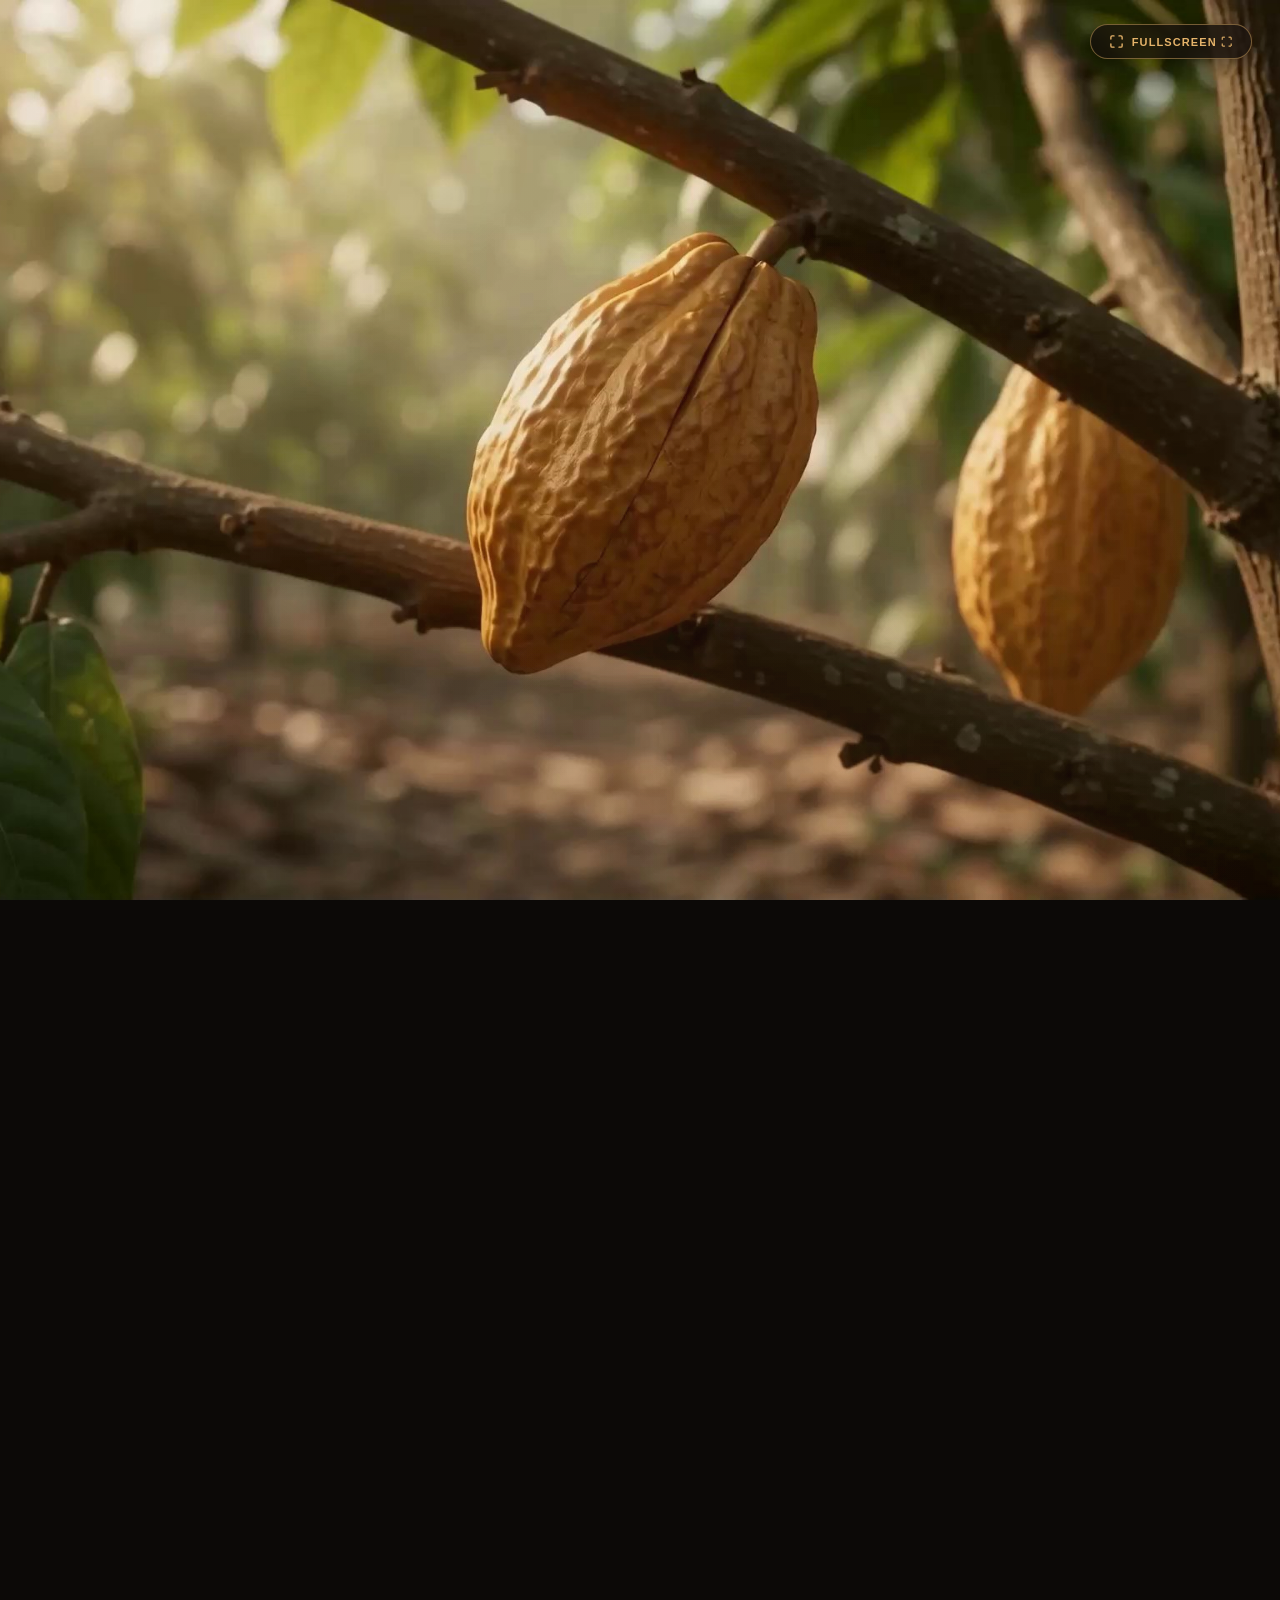
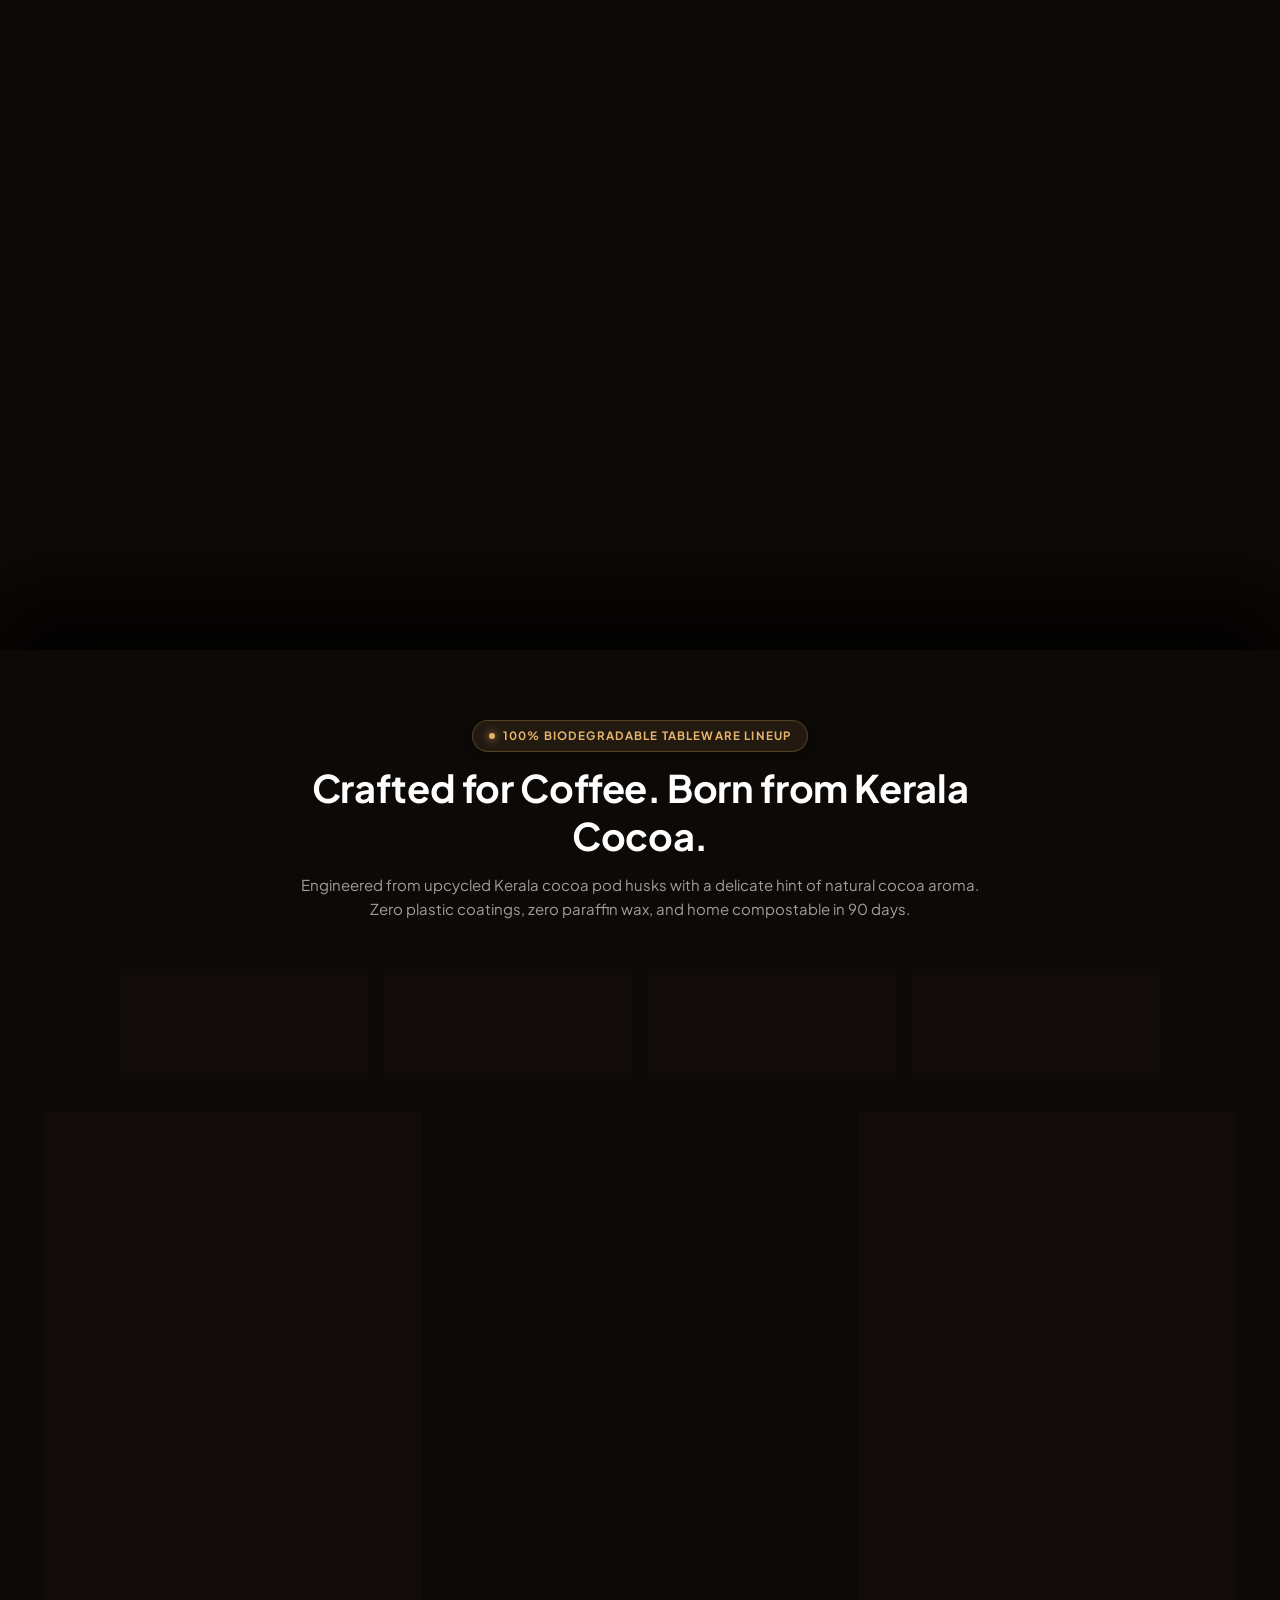
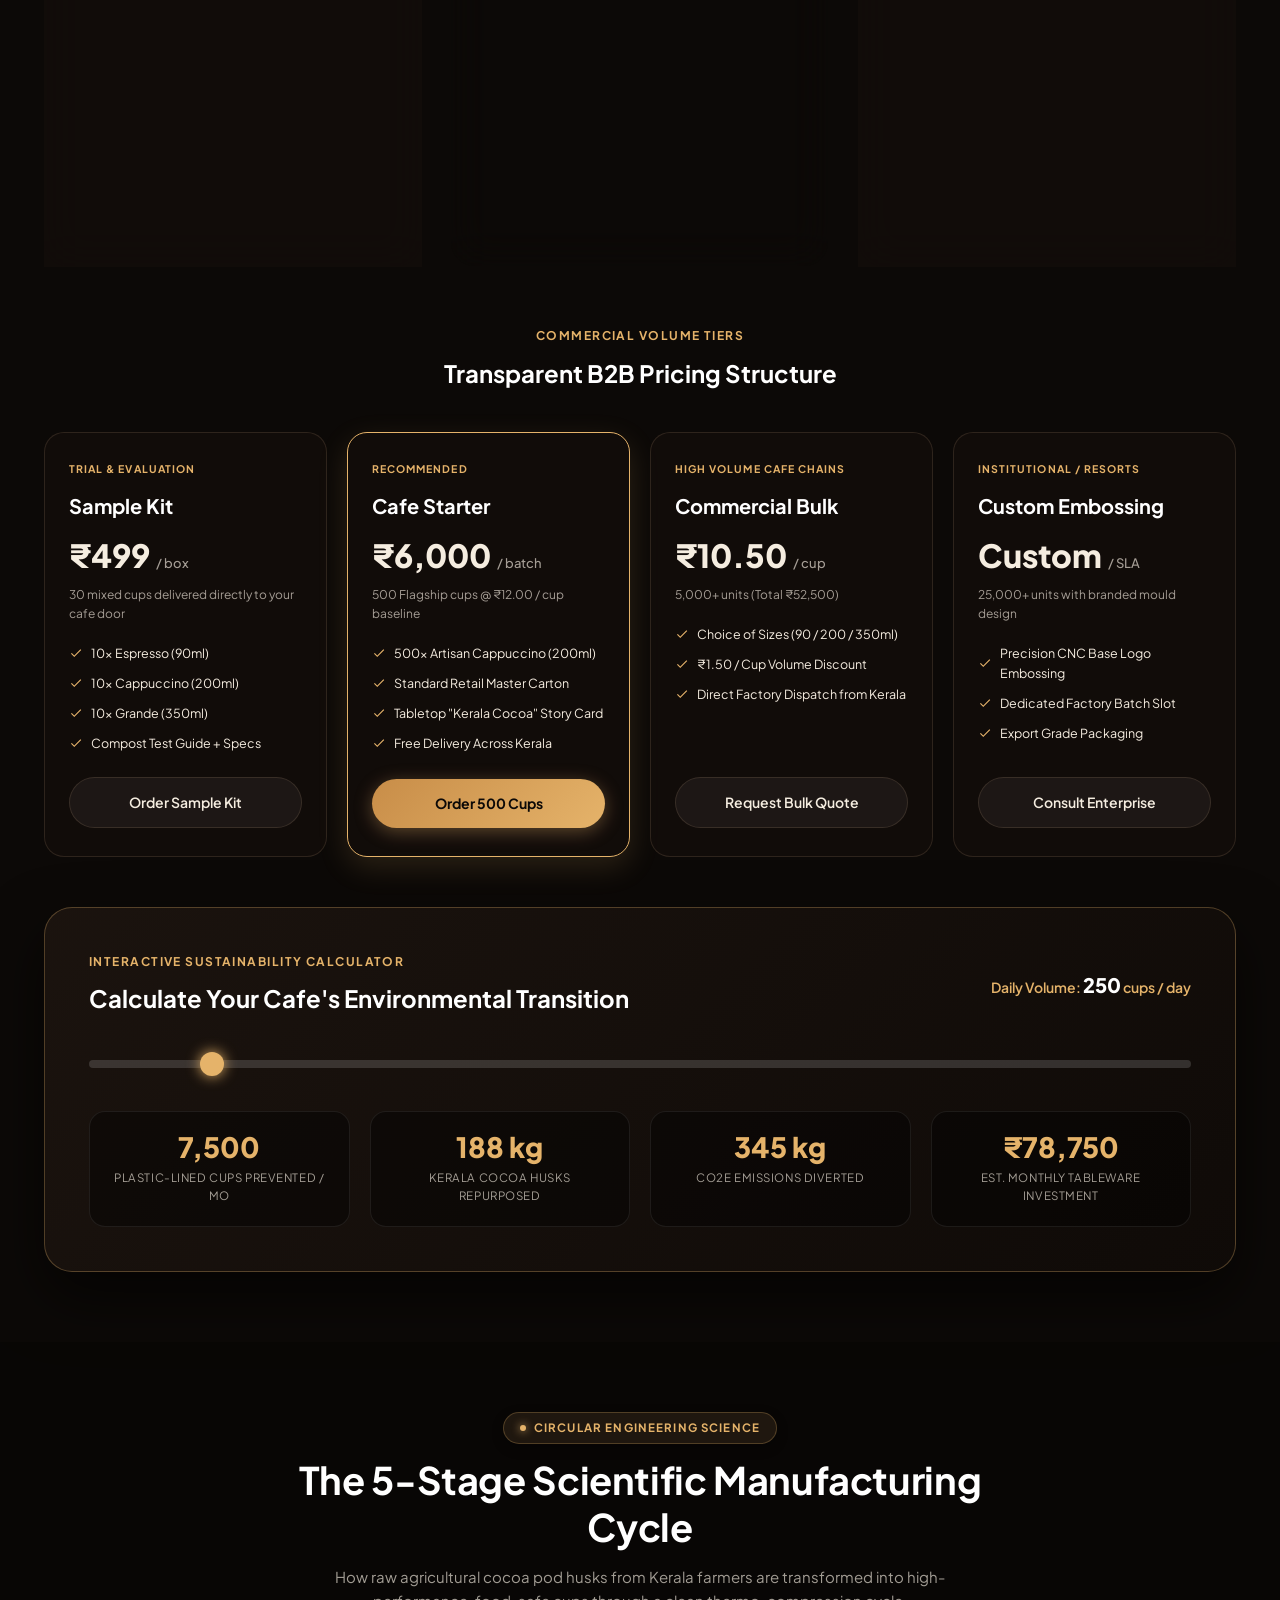
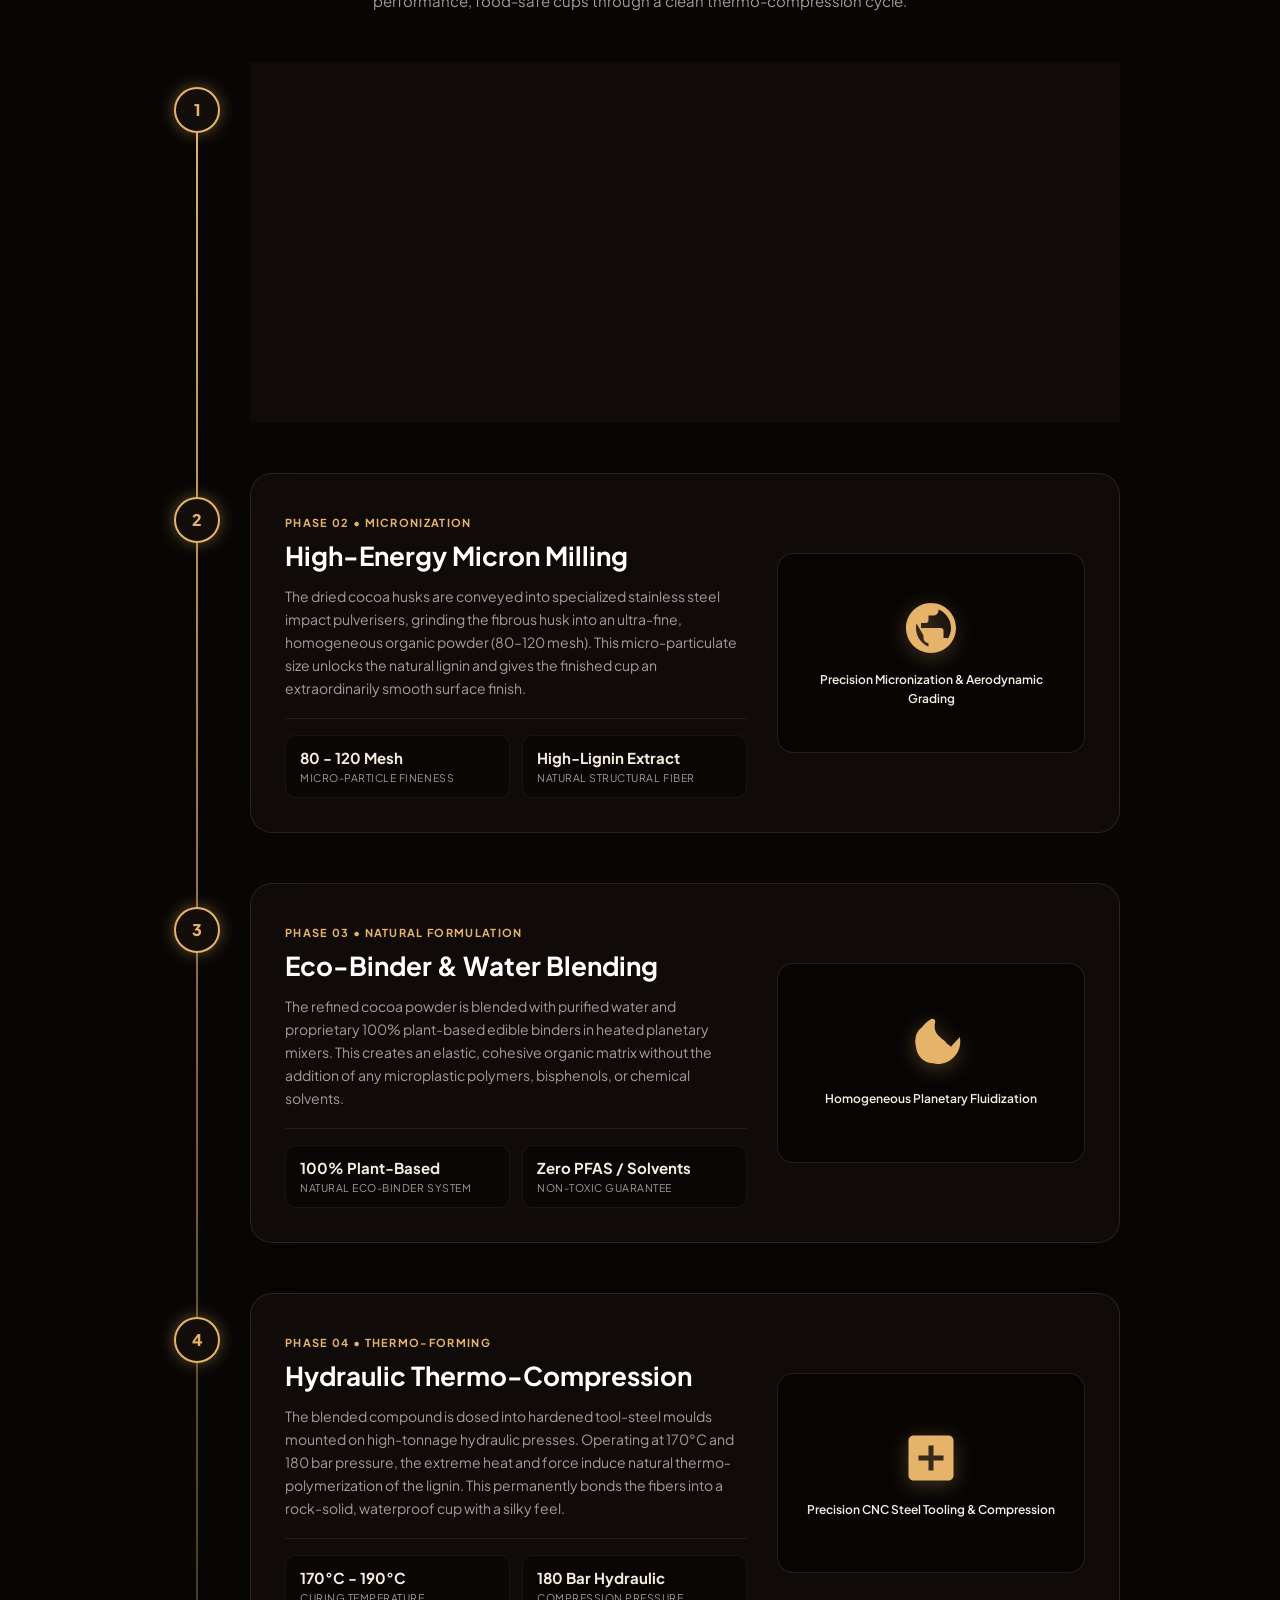
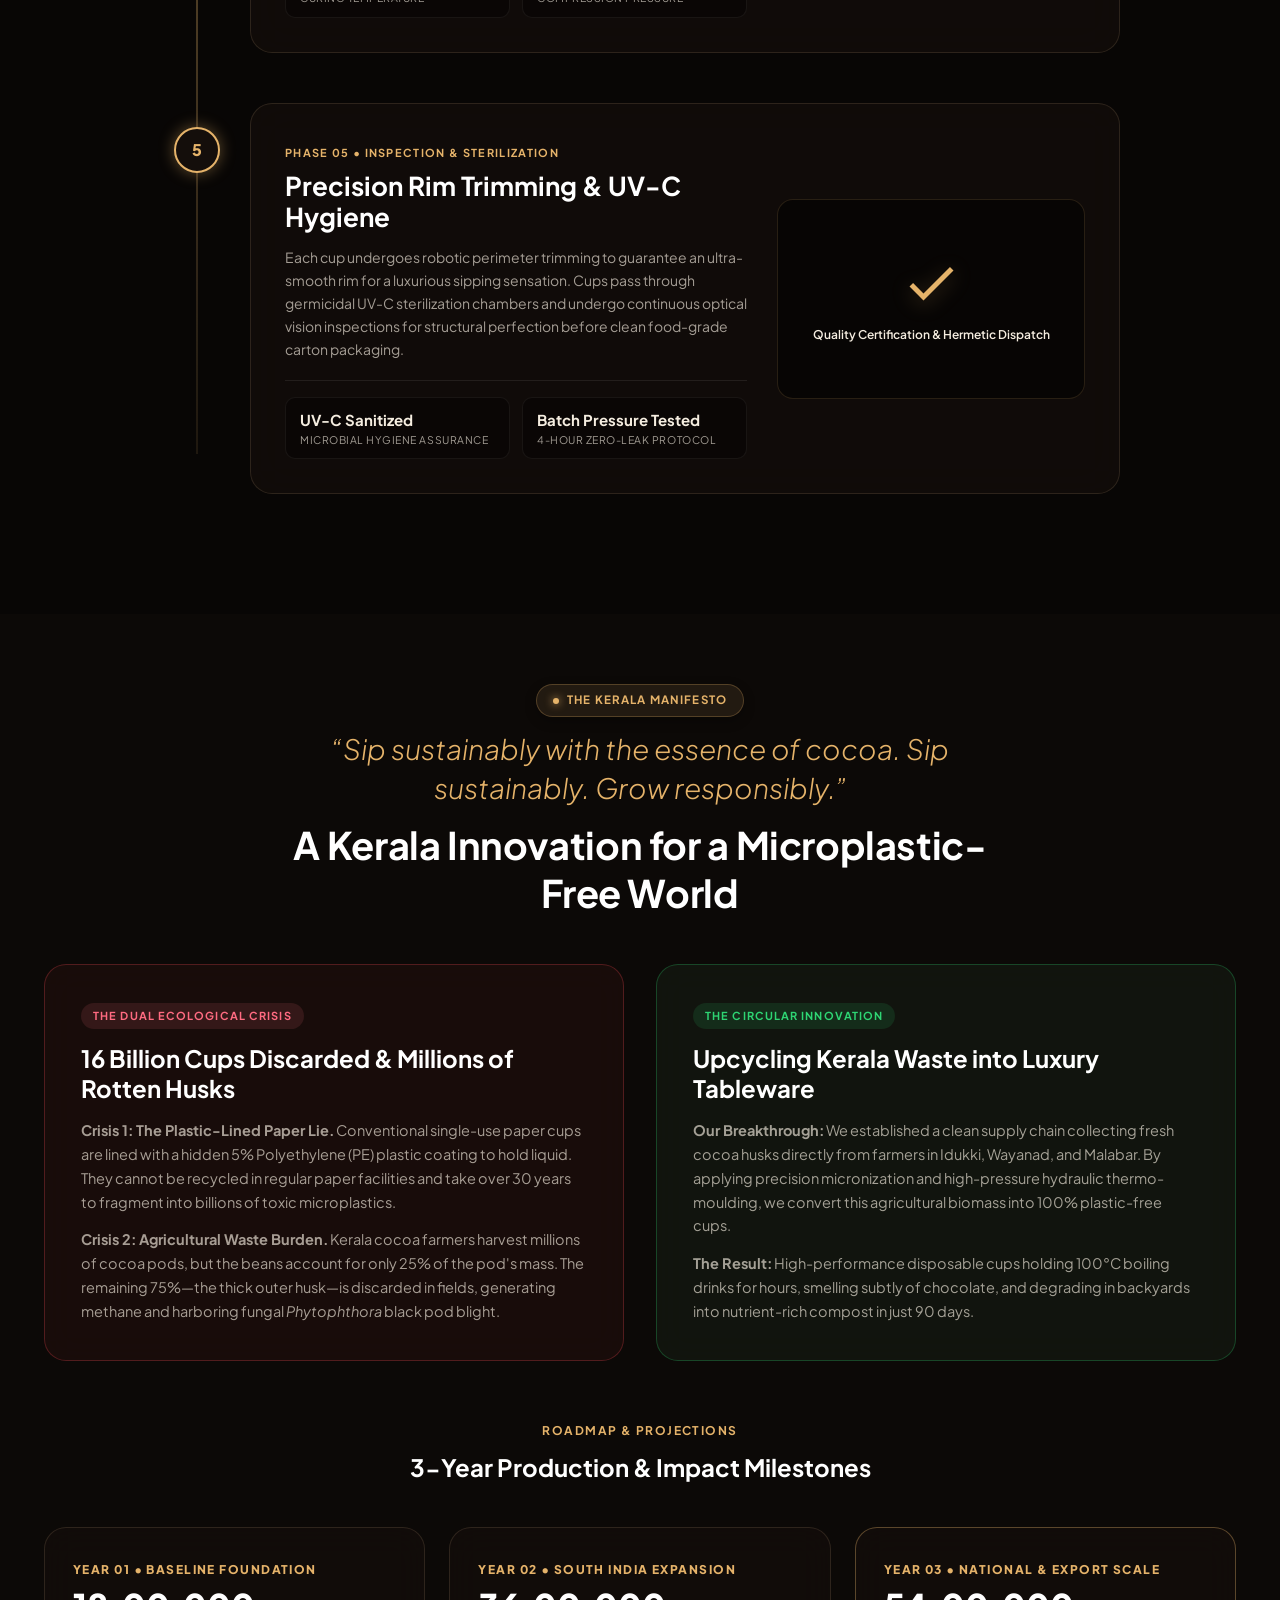
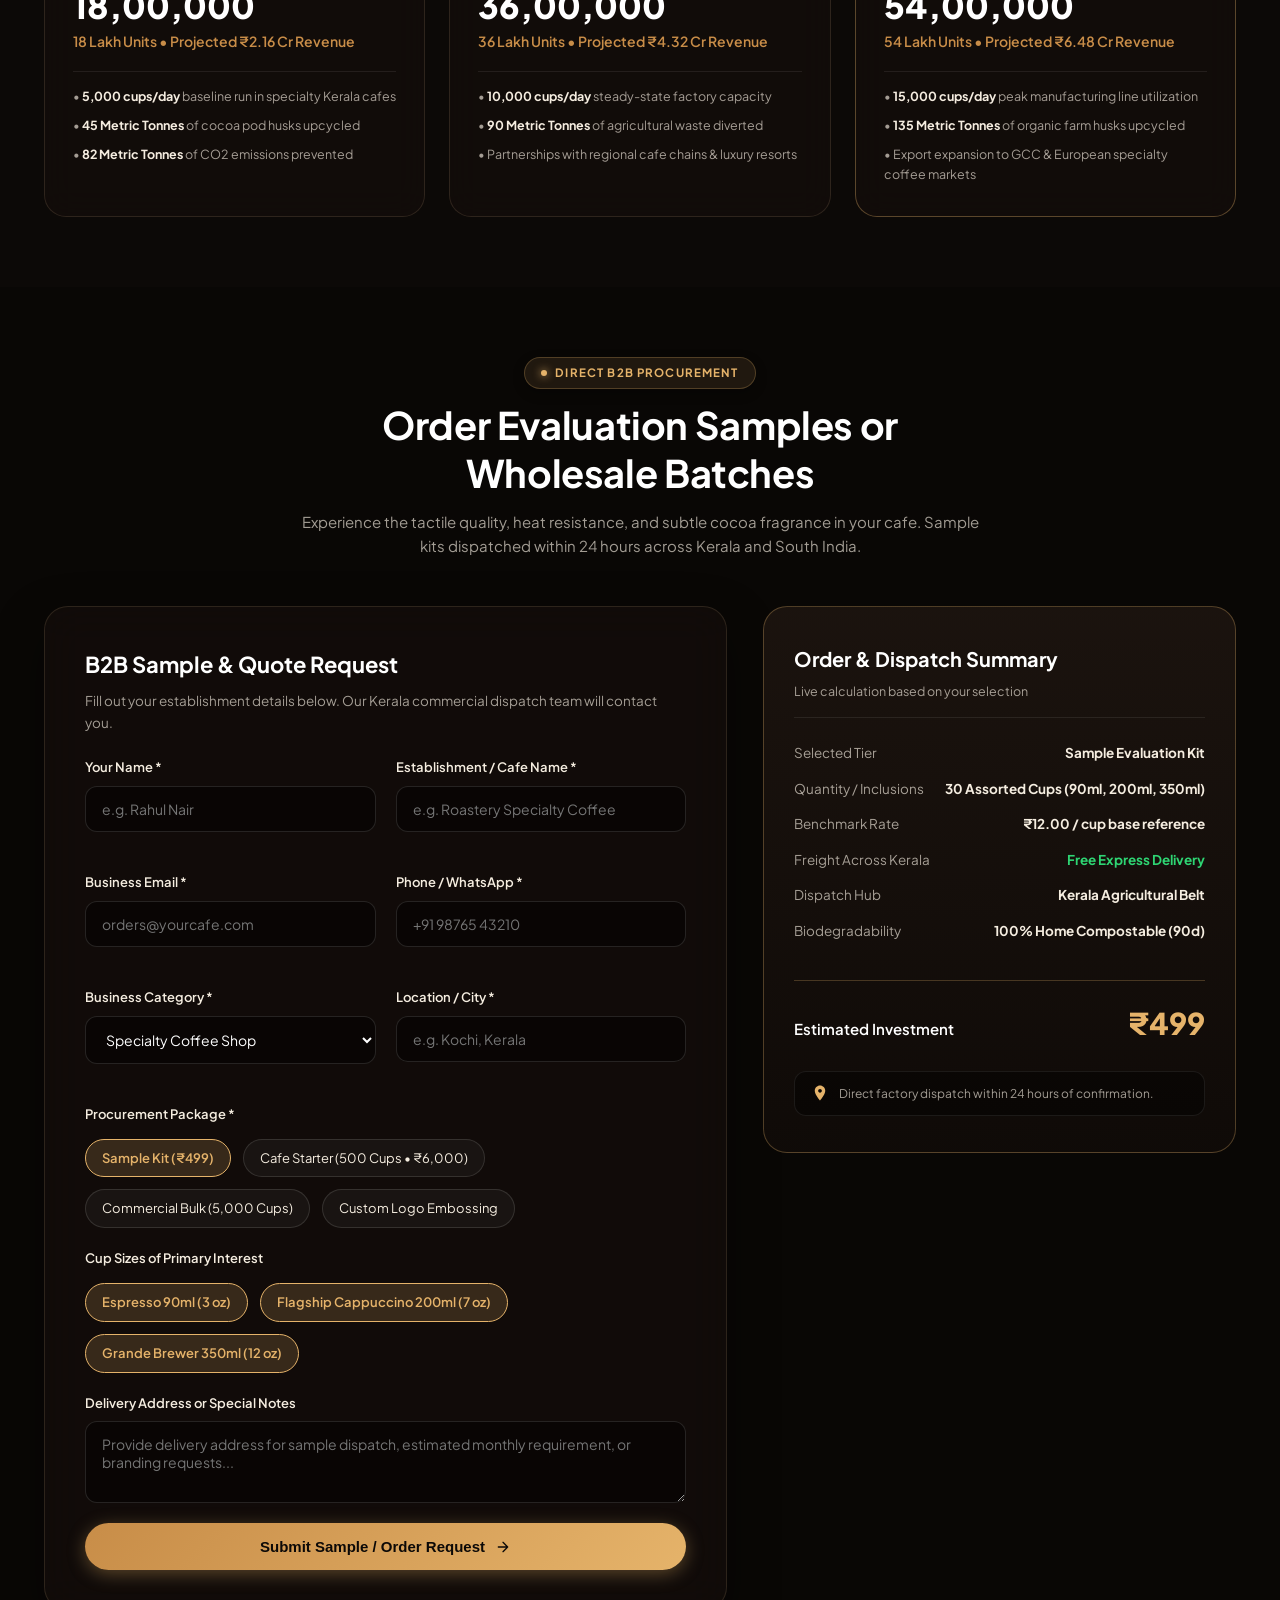
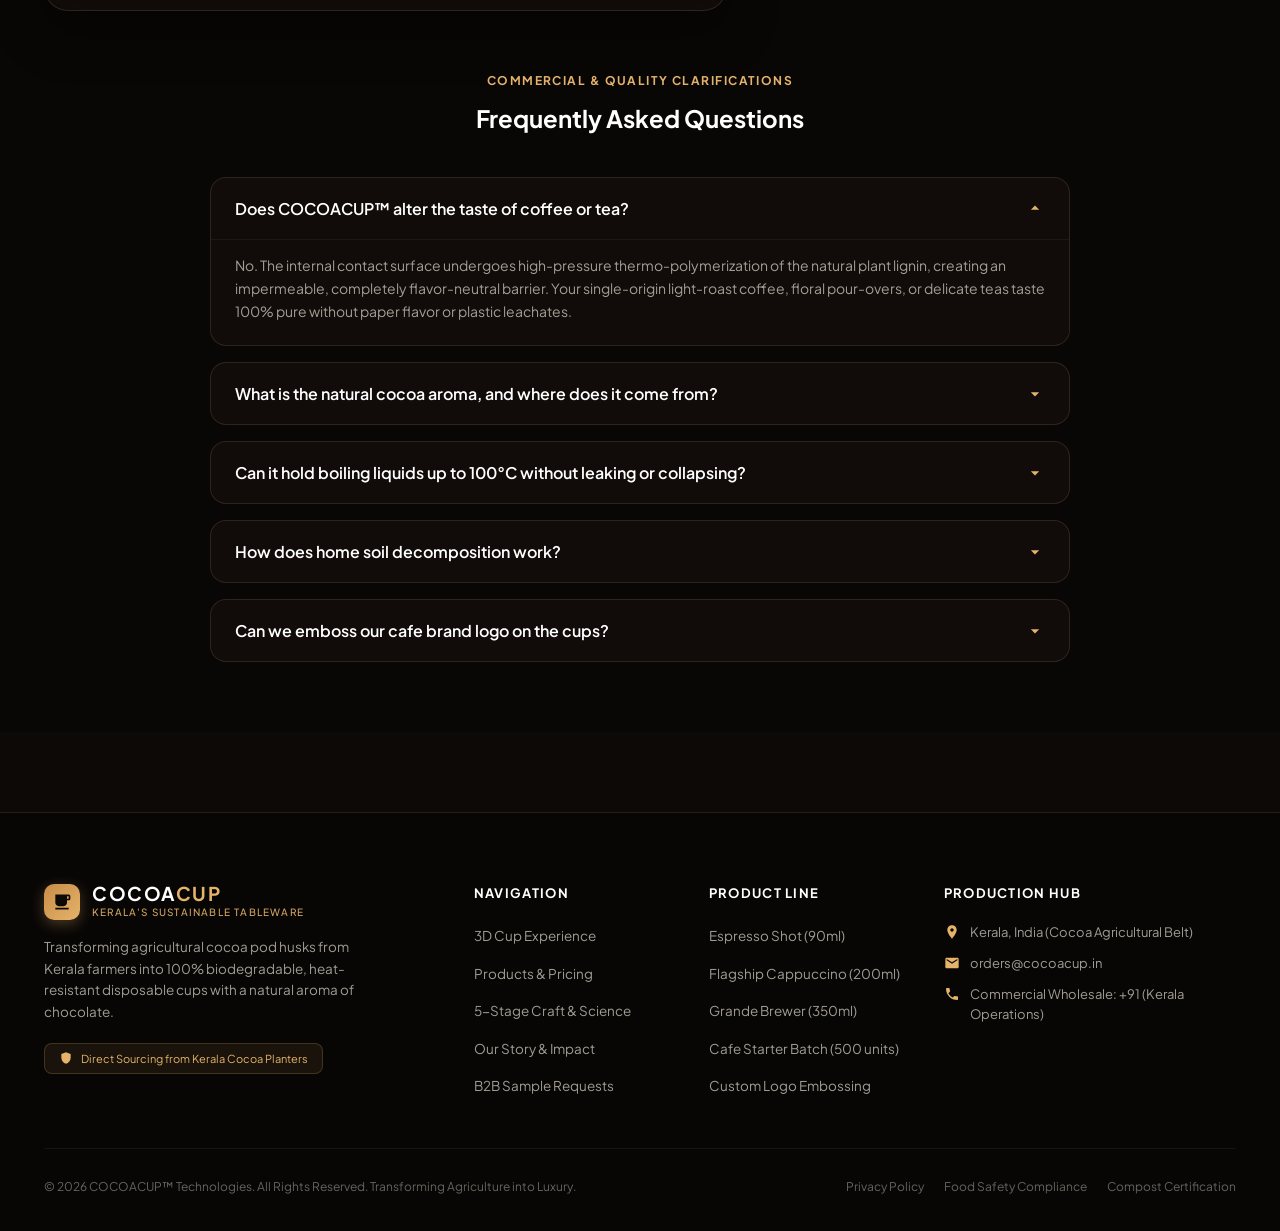
==== index.html @ 7d0a5551 "Fix manual scroll on 3D animation after auto-scroll: unified 250dvh sticky stage track across deskto" ====
<!DOCTYPE html>
<html lang="en">
<head>
  <meta charset="UTF-8">
  <meta name="viewport" content="width=device-width, initial-scale=1.0, viewport-fit=cover">
  <title>COCOACUP™ — Kerala's Sustainable Tableware</title>
  <link rel="preconnect" href="https://fonts.googleapis.com">
  <link rel="preconnect" href="https://fonts.gstatic.com" crossorigin>
  <link href="https://fonts.googleapis.com/css2?family=Plus+Jakarta+Sans:wght@300;400;500;600;700;800&display=swap" rel="stylesheet">
  <link rel="stylesheet" href="css/style.css">
  <link rel="manifest" href="manifest.json">
  <style>
    html {
      scroll-behavior: smooth;
      background-color: var(--bg-dark);
      -webkit-text-size-adjust: 100%;
    }

    body {
      background-color: var(--bg-dark);
      color: var(--accent-cream);
      font-family: var(--font-sans);
      overflow-x: hidden;
      overflow-x: clip;
      margin: 0;
      padding: 0;
    }

    /* Minimalist Instant Loading Curtain */
    #loading-curtain {
      position: fixed;
      inset: 0;
      background: var(--bg-dark);
      z-index: 250;
      display: flex;
      flex-direction: column;
      align-items: center;
      justify-content: center;
      transition: opacity 0.6s cubic-bezier(0.16, 1, 0.3, 1), visibility 0.6s ease;
      user-select: none;
    }

    #loading-curtain.loaded {
      opacity: 0;
      visibility: hidden;
      pointer-events: none;
    }

    .loader-emblem {
      position: relative;
      width: 60px;
      height: 60px;
    }

    .loader-ring {
      width: 100%;
      height: 100%;
      border-radius: 50%;
      border: 2px solid rgba(229, 179, 106, 0.15);
      border-top-color: var(--accent-gold);
      animation: spin 1.2s cubic-bezier(0.4, 0, 0.2, 1) infinite;
    }

    @keyframes spin {
      100% { transform: rotate(360deg); }
    }

    .loader-cup-icon {
      position: absolute;
      inset: 0;
      display: flex;
      align-items: center;
      justify-content: center;
      color: var(--accent-gold);
    }

    .loader-cup-icon svg {
      width: 24px;
      height: 24px;
      fill: currentColor;
    }

    /* Hero Section (Sticky 250vh Scrollytelling Stage for Butter-Smooth Manual Scrubbing & Cinematic Intro) */
    #hero-scroll-section {
      position: relative;
      width: 100%;
      height: 250vh;
      height: 250dvh;
      background: #0c0907;
    }

    #stage-container {
      position: -webkit-sticky;
      position: sticky;
      top: 0;
      width: 100vw;
      height: 100vh;
      height: 100dvh;
      overflow: hidden;
      display: flex;
      align-items: center;
      justify-content: center;
      background: #0c0907;
      z-index: 10;
      user-select: none;
      touch-action: pan-y;
    }

    #canvas-wrapper {
      position: relative;
      width: 100%;
      height: 100%;
      display: flex;
      align-items: center;
      justify-content: center;
      will-change: transform;
    }

    canvas#frameCanvas {
      position: absolute;
      display: block;
      width: 100%;
      height: 100%;
      will-change: transform;
    }

    canvas#frameCanvas.enhanced-quality {
      /* Zero CSS filter to ensure iOS Safari renders at 100% native unscaled Retina 3x sharpness */
    }

    /* Subtle Smartphone Gesture Hint (Disappears immediately on interaction) */
    #mobile-swipe-hint {
      position: absolute;
      bottom: 26px;
      left: 50%;
      transform: translateX(-50%);
      z-index: 15;
      display: flex;
      flex-direction: column;
      align-items: center;
      gap: 6px;
      color: var(--accent-gold);
      font-size: 11px;
      font-weight: 700;
      letter-spacing: 0.1em;
      text-transform: uppercase;
      opacity: 0.82;
      pointer-events: none;
      transition: opacity 0.4s ease, transform 0.4s ease;
      animation: bounceSwipe 2s infinite ease-in-out;
    }

    @keyframes bounceSwipe {
      0%, 100% { transform: translate(-50%, 0); }
      50% { transform: translate(-50%, -6px); }
    }

    #mobile-swipe-hint.hidden {
      opacity: 0;
      transform: translate(-50%, 16px);
      pointer-events: none;
    }

    #mobile-swipe-hint svg {
      width: 16px;
      height: 16px;
      stroke: var(--accent-gold);
    }

    @media (min-width: 769px) {
      #mobile-swipe-hint {
        display: none !important;
      }
    }

    /* Desktop Luxury Floating Fullscreen Trigger */
    #desktop-fullscreen-badge {
      position: absolute;
      top: 24px;
      right: 28px;
      z-index: 120;
      display: none;
    }

    body.is-desktop-device #desktop-fullscreen-badge {
      display: block;
    }

    #hero-fullscreen-btn {
      display: inline-flex;
      align-items: center;
      gap: 8px;
      background: rgba(18, 14, 11, 0.78);
      border: 1px solid rgba(229, 179, 106, 0.45);
      color: var(--accent-gold);
      padding: 9px 18px;
      border-radius: 999px;
      font-size: 11px;
      font-weight: 700;
      letter-spacing: 0.1em;
      text-transform: uppercase;
      cursor: pointer;
      backdrop-filter: blur(16px);
      transition: all 0.3s cubic-bezier(0.16, 1, 0.3, 1);
      box-shadow: 0 4px 20px rgba(0, 0, 0, 0.5);
    }

    #hero-fullscreen-btn:hover {
      background: var(--accent-gold);
      color: #0c0907;
      border-color: var(--accent-gold);
      transform: translateY(-2px) scale(1.04);
      box-shadow: 0 8px 28px rgba(229, 179, 106, 0.4);
    }

    #hero-fullscreen-btn svg {
      width: 15px;
      height: 15px;
      stroke: currentColor;
    }

    @media (max-width: 768px) {
      #desktop-fullscreen-badge {
        display: none !important;
      }
    }

    /* Content Wrapper Flowing Directly Underneath */
    .page-content-wrapper {
      position: relative;
      z-index: 20;
      background: var(--bg-dark);
      box-shadow: 0 -40px 80px rgba(0, 0, 0, 0.95);
      user-select: text;
    }
  </style>
</head>
<body>

  <!-- Minimal Instant Loading Curtain (No ugly bars) -->
  <div id="loading-curtain">
    <div class="loader-emblem">
      <div class="loader-ring"></div>
      <div class="loader-cup-icon">
        <svg viewBox="0 0 24 24">
          <path d="M20 3H4v10c0 2.21 1.79 4 4 4h6c2.21 0 4-1.79 4-4v-3h2c1.1 0 2-.9 2-2V5c0-1.1-.9-2-2-2zm0 5h-2V5h2v3zM4 19h16v2H4z"/>
        </svg>
      </div>
    </div>
  </div>

  <!-- Unified Luxury Site Header (Appears smoothly when scrolling down to page content) -->
  <header class="site-header" id="site-header">
    <div class="container nav-inner">
      <a href="#hero-scroll-section" class="brand-logo">
        <div class="brand-emblem">
          <svg viewBox="0 0 24 24">
            <path d="M20 3H4v10c0 2.21 1.79 4 4 4h6c2.21 0 4-1.79 4-4v-3h2c1.1 0 2-.9 2-2V5c0-1.1-.9-2-2-2zm0 5h-2V5h2v3zM4 19h16v2H4z"/>
          </svg>
        </div>
        <div class="brand-text">
          <span class="brand-name">COCOA<span>CUP</span></span>
          <span class="brand-tagline">Kerala's Sustainable Tableware</span>
        </div>
      </a>

      <ul class="nav-links">
        <li><a href="#hero-scroll-section" class="nav-link">3D Cup</a></li>
        <li><a href="#products" class="nav-link">Products & Rates</a></li>
        <li><a href="#process" class="nav-link">Craft & Process</a></li>
        <li><a href="#story" class="nav-link">Our Story & Impact</a></li>
        <li><a href="#contact" class="nav-link">B2B / Contact</a></li>
      </ul>

      <div class="nav-actions">
        <a href="#contact" class="btn-sample">
          <span>Request Samples</span>
          <svg width="14" height="14" viewBox="0 0 24 24" fill="currentColor">
            <path d="M5 12h14M12 5l7 7-7 7" stroke="currentColor" stroke-width="2" stroke-linecap="round" stroke-linejoin="round" fill="none"/>
          </svg>
        </a>
        <button class="mobile-toggle" id="mobile-toggle" aria-label="Toggle Navigation">
          <svg viewBox="0 0 24 24">
            <path d="M3 18h18v-2H3v2zm0-5h18v-2H3v2zm0-7v2h18V6H3z"/>
          </svg>
        </button>
      </div>
    </div>
  </header>

  <!-- Mobile Drawer -->
  <div class="mobile-drawer" id="mobile-drawer">
    <a href="#hero-scroll-section" class="nav-link">3D Cup Experience (Top)</a>
    <a href="#products" class="nav-link">Products & Commercial Rates</a>
    <a href="#process" class="nav-link">5-Stage Craft & Process</a>
    <a href="#story" class="nav-link">Our Story & Kerala Farmers</a>
    <a href="#contact" class="nav-link">Wholesale Order & Contact</a>
    <a href="#contact" class="btn-primary" style="margin-top: 10px;">Request Sample Kit</a>
  </div>

  <!-- ==========================================================================
       HERO SCROLL STAGE (100% Full Clean — No Bottom Bar, Auto-Rotating 3D Cup)
       ========================================================================== -->
  <section id="hero-scroll-section">
    <div id="stage-container" title="Click or Space to Pause/Resume Rotation • Scroll down for details">
      <div id="canvas-wrapper">
        <canvas id="frameCanvas" class="enhanced-quality"></canvas>
      </div>

      <!-- Desktop Luxury Fullscreen Trigger (Auto-activates or 1-click toggle) -->
      <div id="desktop-fullscreen-badge">
        <button id="hero-fullscreen-btn" title="Toggle Fullscreen Mode (Press F)">
          <svg viewBox="0 0 24 24" fill="none" stroke="currentColor" stroke-width="2.2" stroke-linecap="round" stroke-linejoin="round">
            <path d="M8 3H5a2 2 0 0 0-2 2v3m18 0V5a2 2 0 0 0-2-2h-3m0 18h3a2 2 0 0 0 2-2v-3M3 16v3a2 2 0 0 0 2 2h3"/>
          </svg>
          <span id="fullscreen-btn-text">Fullscreen ⛶</span>
        </button>
      </div>

      <!-- Smartphone Touch Hint (Auto-hides on scroll) -->
      <div id="mobile-swipe-hint">
        <span>Scroll to explore</span>
        <svg viewBox="0 0 24 24" fill="none" stroke="currentColor" stroke-width="2.5" stroke-linecap="round" stroke-linejoin="round">
          <polyline points="18 15 12 9 6 15"></polyline>
        </svg>
      </div>
    </div>
  </section>

  <!-- ==========================================================================
       PAGES FLOWING DIRECTLY UNDERNEATH (Scroll Continues Smoothly)
       ========================================================================== -->
  <div class="page-content-wrapper">
    <div class="page-ambient-glow"></div>

    <!-- SECTION 1: PRODUCTS & COMMERCIAL PRICING -->
    <section class="section-pad" id="products">
      <div class="container">
        <div class="section-header">
          <div class="hero-pill-badge" style="margin-bottom: 12px;">
            <span class="dot"></span>
            <span>100% Biodegradable Tableware Lineup</span>
          </div>
          <h2 class="section-title">Crafted for Coffee. Born from Kerala Cocoa.</h2>
          <p style="font-size:15px; color:var(--text-muted); max-width:700px; margin:14px auto 0;">
            Engineered from upcycled Kerala cocoa pod husks with a delicate hint of natural cocoa aroma. Zero plastic coatings, zero paraffin wax, and home compostable in 90 days.
          </p>
        </div>

        <!-- Fast Metrics Strip -->
        <div class="metrics-strip" style="margin-bottom: 40px;">
          <div class="metric-pill">
            <div class="metric-val">₹12</div>
            <div class="metric-label">Benchmark Base Rate / Unit</div>
          </div>
          <div class="metric-pill">
            <div class="metric-val">100°C</div>
            <div class="metric-label">Boiling Heat Resistance</div>
          </div>
          <div class="metric-pill">
            <div class="metric-val">90 Days</div>
            <div class="metric-label">Natural Soil Biodegradation</div>
          </div>
          <div class="metric-pill">
            <div class="metric-val">15,000</div>
            <div class="metric-label">Daily Production Capacity</div>
          </div>
        </div>

        <!-- 3 Flagship Products Grid -->
        <div class="products-grid">
          <!-- Card 1: Espresso -->
          <div class="product-card">
            <div class="product-visual">
              <div class="cup-render">
                <svg class="cup-svg" viewBox="0 0 100 120">
                  <defs>
                    <linearGradient id="cocoaGrad1" x1="0%" y1="0%" x2="100%" y2="100%">
                      <stop offset="0%" stop-color="#734d35"/>
                      <stop offset="50%" stop-color="#4a2e1d"/>
                      <stop offset="100%" stop-color="#2a180d"/>
                    </linearGradient>
                    <linearGradient id="rimGrad1" x1="0%" y1="0%" x2="100%" y2="0%">
                      <stop offset="0%" stop-color="#e5b36a"/>
                      <stop offset="100%" stop-color="#c88d48"/>
                    </linearGradient>
                  </defs>
                  <polygon points="25,110 75,110 82,32 18,32" fill="url(#cocoaGrad1)" stroke="#e5b36a" stroke-width="0.8"/>
                  <ellipse cx="50" cy="32" rx="33" ry="6" fill="#3a2214" stroke="url(#rimGrad1)" stroke-width="1.5"/>
                  <path d="M 32,55 Q 50,60 68,55" stroke="rgba(229,179,106,0.3)" stroke-width="1" fill="none"/>
                  <path d="M 35,80 Q 50,85 65,80" stroke="rgba(229,179,106,0.2)" stroke-width="1" fill="none"/>
                </svg>
              </div>
            </div>
            <h3 class="product-title">The Espresso Shot</h3>
            <div class="product-vol">90 ml &bull; 3 oz Single / Double</div>
            <p class="product-desc">
              A compact, dense thermal wall cup engineered for single and double espresso shots, macchiatos, and coffee tasting flights. Retains crema temperature with zero plastic leeching.
            </p>
            <ul class="product-specs">
              <li class="spec-item"><span class="spec-label">Wall Thickness</span><span class="spec-value">1.8 mm High-Density</span></li>
              <li class="spec-item"><span class="spec-label">Heat Tolerance</span><span class="spec-value">Up to 100°C</span></li>
              <li class="spec-item"><span class="spec-label">Aroma Profile</span><span class="spec-value">Subtle Cocoa Finish</span></li>
              <li class="spec-item"><span class="spec-label">Disposal</span><span class="spec-value">100% Home Compostable</span></li>
            </ul>
            <div class="product-pricing-bar">
              <div>
                <span class="price-num">₹10.50</span>
                <span class="price-note">/ unit wholesale</span>
              </div>
              <span class="price-note">MOQ: 500 pcs</span>
            </div>
            <a href="#contact" class="btn-secondary" style="width:100%; text-align:center;">Order Wholesale</a>
          </div>

          <!-- Card 2: Cappuccino (Flagship) -->
          <div class="product-card featured">
            <span class="featured-badge">Most Popular</span>
            <div class="product-visual">
              <div class="cup-render">
                <svg class="cup-svg" viewBox="0 0 110 140">
                  <defs>
                    <linearGradient id="cocoaGrad2" x1="0%" y1="0%" x2="100%" y2="100%">
                      <stop offset="0%" stop-color="#805439"/>
                      <stop offset="40%" stop-color="#553422"/>
                      <stop offset="100%" stop-color="#2c1a10"/>
                    </linearGradient>
                  </defs>
                  <polygon points="28,130 82,130 92,38 18,38" fill="url(#cocoaGrad2)" stroke="#e5b36a" stroke-width="1.2"/>
                  <ellipse cx="55" cy="38" rx="38" ry="7" fill="#3c2416" stroke="#e5b36a" stroke-width="2"/>
                  <path d="M 30,65 Q 55,72 80,65" stroke="rgba(229,179,106,0.35)" stroke-width="1.2" fill="none"/>
                  <path d="M 33,95 Q 55,102 77,95" stroke="rgba(229,179,106,0.25)" stroke-width="1.2" fill="none"/>
                </svg>
              </div>
            </div>
            <h3 class="product-title">The Artisan Cappuccino</h3>
            <div class="product-vol">200 ml &bull; 7 oz Flagship Cup</div>
            <p class="product-desc">
              The benchmark workhorse for specialty coffee shops. Perfect for flat whites, cappuccinos, cortados, and artisan hot chocolates. Ergonomic textured grip that stays comfortable in hand.
            </p>
            <ul class="product-specs">
              <li class="spec-item"><span class="spec-label">Wall Thickness</span><span class="spec-value">2.2 mm Insulated Wall</span></li>
              <li class="spec-item"><span class="spec-label">Leak Endurance</span><span class="spec-value">4+ Hours Confirmed</span></li>
              <li class="spec-item"><span class="spec-label">Inner Lining</span><span class="spec-value">Zero Wax / Zero Plastic</span></li>
              <li class="spec-item"><span class="spec-label">Soil Breakdown</span><span class="spec-value">90 Days Full Soil Return</span></li>
            </ul>
            <div class="product-pricing-bar">
              <div>
                <span class="price-num">₹12.00</span>
                <span class="price-note">/ unit base rate</span>
              </div>
              <span class="price-note">MOQ: 500 pcs</span>
            </div>
            <a href="#contact" class="btn-primary" style="width:100%; text-align:center;">Select Flagship</a>
          </div>

          <!-- Card 3: Grande -->
          <div class="product-card">
            <div class="product-visual">
              <div class="cup-render">
                <svg class="cup-svg" viewBox="0 0 120 160">
                  <defs>
                    <linearGradient id="cocoaGrad3" x1="0%" y1="0%" x2="100%" y2="100%">
                      <stop offset="0%" stop-color="#69432c"/>
                      <stop offset="50%" stop-color="#46291a"/>
                      <stop offset="100%" stop-color="#24150c"/>
                    </linearGradient>
                  </defs>
                  <polygon points="30,150 90,150 102,34 18,34" fill="url(#cocoaGrad3)" stroke="#e5b36a" stroke-width="0.8"/>
                  <ellipse cx="60" cy="34" rx="43" ry="8" fill="#351f13" stroke="#e5b36a" stroke-width="1.5"/>
                  <path d="M 31,65 Q 60,74 89,65" stroke="rgba(229,179,106,0.25)" stroke-width="1" fill="none"/>
                  <path d="M 33,100 Q 60,110 87,100" stroke="rgba(229,179,106,0.2)" stroke-width="1" fill="none"/>
                </svg>
              </div>
            </div>
            <h3 class="product-title">The Grande Brewer</h3>
            <div class="product-vol">350 ml &bull; 12 oz Regular / Large</div>
            <p class="product-desc">
              Engineered for pour-overs, Americanos, Kerala filter coffees, artisan milk teas, and iced brews. High mechanical rigidity without the soggy bottom common to conventional paper cups.
            </p>
            <ul class="product-specs">
              <li class="spec-item"><span class="spec-label">Wall Thickness</span><span class="spec-value">2.4 mm Reinforced</span></li>
              <li class="spec-item"><span class="spec-label">Cold & Hot Use</span><span class="spec-value">-10°C to 100°C Range</span></li>
              <li class="spec-item"><span class="spec-label">Rigidity Rating</span><span class="spec-value">3.8 kN/m Compression</span></li>
              <li class="spec-item"><span class="spec-label">Certified Safe</span><span class="spec-value">Food Grade Plant Binder</span></li>
            </ul>
            <div class="product-pricing-bar">
              <div>
                <span class="price-num">₹13.50</span>
                <span class="price-note">/ unit wholesale</span>
              </div>
              <span class="price-note">MOQ: 500 pcs</span>
            </div>
            <a href="#contact" class="btn-secondary" style="width:100%; text-align:center;">Order Wholesale</a>
          </div>
        </div>

        <!-- Commercial Pricing Tiers -->
        <div style="margin-top: 60px;">
          <div class="section-header" style="margin-bottom: 24px;">
            <div class="section-subtitle">Commercial Volume Tiers</div>
            <h3 style="font-size:24px; font-weight:700; color:#fff;">Transparent B2B Pricing Structure</h3>
          </div>

          <div class="tiers-grid">
            <div class="tier-card">
              <span class="tier-badge">Trial & Evaluation</span>
              <h4 class="tier-name">Sample Kit</h4>
              <div class="tier-price">₹499 <span>/ box</span></div>
              <div class="tier-subtext">30 mixed cups delivered directly to your cafe door</div>
              <ul class="tier-features">
                <li class="tier-feature-item">
                  <svg viewBox="0 0 24 24"><path d="M9 16.17L4.83 12l-1.42 1.41L9 19 21 7l-1.41-1.41z"/></svg>
                  10x Espresso (90ml)
                </li>
                <li class="tier-feature-item">
                  <svg viewBox="0 0 24 24"><path d="M9 16.17L4.83 12l-1.42 1.41L9 19 21 7l-1.41-1.41z"/></svg>
                  10x Cappuccino (200ml)
                </li>
                <li class="tier-feature-item">
                  <svg viewBox="0 0 24 24"><path d="M9 16.17L4.83 12l-1.42 1.41L9 19 21 7l-1.41-1.41z"/></svg>
                  10x Grande (350ml)
                </li>
                <li class="tier-feature-item">
                  <svg viewBox="0 0 24 24"><path d="M9 16.17L4.83 12l-1.42 1.41L9 19 21 7l-1.41-1.41z"/></svg>
                  Compost Test Guide + Specs
                </li>
              </ul>
              <a href="#contact" class="btn-secondary" style="width:100%; text-align:center;">Order Sample Kit</a>
            </div>

            <div class="tier-card popular">
              <span class="tier-badge" style="color:var(--accent-gold);">Recommended</span>
              <h4 class="tier-name">Cafe Starter</h4>
              <div class="tier-price">₹6,000 <span>/ batch</span></div>
              <div class="tier-subtext">500 Flagship cups @ ₹12.00 / cup baseline</div>
              <ul class="tier-features">
                <li class="tier-feature-item">
                  <svg viewBox="0 0 24 24"><path d="M9 16.17L4.83 12l-1.42 1.41L9 19 21 7l-1.41-1.41z"/></svg>
                  500x Artisan Cappuccino (200ml)
                </li>
                <li class="tier-feature-item">
                  <svg viewBox="0 0 24 24"><path d="M9 16.17L4.83 12l-1.42 1.41L9 19 21 7l-1.41-1.41z"/></svg>
                  Standard Retail Master Carton
                </li>
                <li class="tier-feature-item">
                  <svg viewBox="0 0 24 24"><path d="M9 16.17L4.83 12l-1.42 1.41L9 19 21 7l-1.41-1.41z"/></svg>
                  Tabletop "Kerala Cocoa" Story Card
                </li>
                <li class="tier-feature-item">
                  <svg viewBox="0 0 24 24"><path d="M9 16.17L4.83 12l-1.42 1.41L9 19 21 7l-1.41-1.41z"/></svg>
                  Free Delivery Across Kerala
                </li>
              </ul>
              <a href="#contact" class="btn-primary" style="width:100%; text-align:center;">Order 500 Cups</a>
            </div>

            <div class="tier-card">
              <span class="tier-badge">High Volume Cafe Chains</span>
              <h4 class="tier-name">Commercial Bulk</h4>
              <div class="tier-price">₹10.50 <span>/ cup</span></div>
              <div class="tier-subtext">5,000+ units (Total ₹52,500)</div>
              <ul class="tier-features">
                <li class="tier-feature-item">
                  <svg viewBox="0 0 24 24"><path d="M9 16.17L4.83 12l-1.42 1.41L9 19 21 7l-1.41-1.41z"/></svg>
                  Choice of Sizes (90 / 200 / 350ml)
                </li>
                <li class="tier-feature-item">
                  <svg viewBox="0 0 24 24"><path d="M9 16.17L4.83 12l-1.42 1.41L9 19 21 7l-1.41-1.41z"/></svg>
                  ₹1.50 / Cup Volume Discount
                </li>
                <li class="tier-feature-item">
                  <svg viewBox="0 0 24 24"><path d="M9 16.17L4.83 12l-1.42 1.41L9 19 21 7l-1.41-1.41z"/></svg>
                  Direct Factory Dispatch from Kerala
                </li>
              </ul>
              <a href="#contact" class="btn-secondary" style="width:100%; text-align:center;">Request Bulk Quote</a>
            </div>

            <div class="tier-card">
              <span class="tier-badge">Institutional / Resorts</span>
              <h4 class="tier-name">Custom Embossing</h4>
              <div class="tier-price">Custom <span>/ SLA</span></div>
              <div class="tier-subtext">25,000+ units with branded mould design</div>
              <ul class="tier-features">
                <li class="tier-feature-item">
                  <svg viewBox="0 0 24 24"><path d="M9 16.17L4.83 12l-1.42 1.41L9 19 21 7l-1.41-1.41z"/></svg>
                  Precision CNC Base Logo Embossing
                </li>
                <li class="tier-feature-item">
                  <svg viewBox="0 0 24 24"><path d="M9 16.17L4.83 12l-1.42 1.41L9 19 21 7l-1.41-1.41z"/></svg>
                  Dedicated Factory Batch Slot
                </li>
                <li class="tier-feature-item">
                  <svg viewBox="0 0 24 24"><path d="M9 16.17L4.83 12l-1.42 1.41L9 19 21 7l-1.41-1.41z"/></svg>
                  Export Grade Packaging
                </li>
              </ul>
              <a href="#contact" class="btn-secondary" style="width:100%; text-align:center;">Consult Enterprise</a>
            </div>
          </div>
        </div>

        <!-- Interactive Calculator for Cafes -->
        <div class="calculator-box">
          <div style="display:flex; justify-content:space-between; align-items:center; flex-wrap:wrap; gap:16px;">
            <div>
              <div class="section-subtitle" style="text-align:left;">Interactive Sustainability Calculator</div>
              <h3 style="font-size: 24px; font-weight:700; color:#fff;">Calculate Your Cafe's Environmental Transition</h3>
            </div>
            <div style="font-size: 14px; color: var(--accent-gold); font-weight: 600;">
              Daily Volume: <span id="calc-val-display" style="font-size:20px; font-weight:800; color:#fff;">250</span> cups / day
            </div>
          </div>

          <div class="calc-slider-wrap">
            <input type="range" min="50" max="2000" step="25" value="250" class="calc-slider" id="cafe-slider">
          </div>

          <div class="calc-output-grid">
            <div class="calc-stat-card">
              <div class="calc-stat-val" id="calc-plastic-prevented">7,500</div>
              <div class="calc-stat-label">Plastic-Lined Cups Prevented / Mo</div>
            </div>
            <div class="calc-stat-card">
              <div class="calc-stat-val" id="calc-husks-diverted">187 kg</div>
              <div class="calc-stat-label">Kerala Cocoa Husks Repurposed</div>
            </div>
            <div class="calc-stat-card">
              <div class="calc-stat-val" id="calc-co2-offset">345 kg</div>
              <div class="calc-stat-label">CO2e Emissions Diverted</div>
            </div>
            <div class="calc-stat-card">
              <div class="calc-stat-val" id="calc-monthly-cost">₹90,000</div>
              <div class="calc-stat-label">Est. Monthly Tableware Investment</div>
            </div>
          </div>
        </div>
      </div>
    </section>

    <!-- SECTION 2: THE CRAFT & 5-STAGE ENGINEERING PROCESS -->
    <section class="section-pad" id="process" style="background: rgba(0,0,0,0.3);">
      <div class="container">
        <div class="section-header">
          <div class="hero-pill-badge" style="margin-bottom: 12px;">
            <span class="dot"></span>
            <span>Circular Engineering Science</span>
          </div>
          <h2 class="section-title">The 5-Stage Scientific Manufacturing Cycle</h2>
          <p style="font-size:15px; color:var(--text-muted); max-width:700px; margin:14px auto 0;">
            How raw agricultural cocoa pod husks from Kerala farmers are transformed into high-performance, food-safe cups through a clean thermo-compression cycle.
          </p>
        </div>

        <div class="timeline-container">
          <!-- Stage 1 -->
          <div class="step-item">
            <div class="step-node">1</div>
            <div class="step-card">
              <div>
                <span class="step-badge">Phase 01 &bull; Raw Preparation</span>
                <h3 class="step-title">Industrial Solar & Thermal Drying</h3>
                <p class="step-desc">
                  Freshly harvested cocoa pod husks collected from Kerala cocoa plantations arrive with ~80% moisture. They undergo clean hot-air dehydration in industrial continuous dryers, lowering moisture content down below 8% to preserve natural cellulose tensile strength and prevent microbial decay.
                </p>
                <div class="step-parameters">
                  <div class="param-box">
                    <div class="param-val">&lt; 8% Moisture</div>
                    <div class="param-label">Target Moisture Content</div>
                  </div>
                  <div class="param-box">
                    <div class="param-val">Zero Chemical Washes</div>
                    <div class="param-label">Purity Protocol</div>
                  </div>
                </div>
              </div>
              <div class="step-visual-box">
                <svg viewBox="0 0 24 24">
                  <path d="M12 7c-2.76 0-5 2.24-5 5s2.24 5 5 5 5-2.24 5-5-2.24-5-5-5zm0-5c.55 0 1 .45 1 1v2c0 .55-.45 1-1 1s-1-.45-1-1V3c0-.55.45-1 1-1zm0 16c.55 0 1 .45 1 1v2c0 .55-.45 1-1 1s-1-.45-1-1v-2c0-.55.45-1 1-1zm10-7c0 .55-.45 1-1 1h-2c-.55 0-1-.45-1-1s.45-1 1-1h2c.55 0 1 .45 1 1zM7 12c0 .55-.45 1-1 1H4c-.55 0-1-.45-1-1s.45-1 1-1h2c.55 0 1 .45 1 1z"/>
                </svg>
                <div class="step-visual-caption">Thermal Dehydration & Fiber Stabilization</div>
              </div>
            </div>
          </div>

          <!-- Stage 2 -->
          <div class="step-item">
            <div class="step-node">2</div>
            <div class="step-card">
              <div>
                <span class="step-badge">Phase 02 &bull; Micronization</span>
                <h3 class="step-title">High-Energy Micron Milling</h3>
                <p class="step-desc">
                  The dried cocoa husks are conveyed into specialized stainless steel impact pulverisers, grinding the fibrous husk into an ultra-fine, homogeneous organic powder (80–120 mesh). This micro-particulate size unlocks the natural lignin and gives the finished cup an extraordinarily smooth surface finish.
                </p>
                <div class="step-parameters">
                  <div class="param-box">
                    <div class="param-val">80 - 120 Mesh</div>
                    <div class="param-label">Micro-Particle Fineness</div>
                  </div>
                  <div class="param-box">
                    <div class="param-val">High-Lignin Extract</div>
                    <div class="param-label">Natural Structural Fiber</div>
                  </div>
                </div>
              </div>
              <div class="step-visual-box">
                <svg viewBox="0 0 24 24">
                  <path d="M12 2C6.48 2 2 6.48 2 12s4.48 10 10 10 10-4.48 10-10S17.52 2 12 2zm1 17.93c-3.95-.49-7-3.85-7-7.93 0-.62.08-1.21.21-1.79L9 15v1c0 1.1.9 2 2 2v1.93zm6.9-2.54c-.26-.81-1-1.39-1.9-1.39h-1v-3c0-.55-.45-1-1-1H8v-2h2c.55 0 1-.45 1-1V7h2c1.1 0 2-.9 2-2v-.41c2.93 1.19 5 4.06 5 7.41 0 2.08-.8 3.97-2.1 5.39z"/>
                </svg>
                <div class="step-visual-caption">Precision Micronization & Aerodynamic Grading</div>
              </div>
            </div>
          </div>

          <!-- Stage 3 -->
          <div class="step-item">
            <div class="step-node">3</div>
            <div class="step-card">
              <div>
                <span class="step-badge">Phase 03 &bull; Natural Formulation</span>
                <h3 class="step-title">Eco-Binder & Water Blending</h3>
                <p class="step-desc">
                  The refined cocoa powder is blended with purified water and proprietary 100% plant-based edible binders in heated planetary mixers. This creates an elastic, cohesive organic matrix without the addition of any microplastic polymers, bisphenols, or chemical solvents.
                </p>
                <div class="step-parameters">
                  <div class="param-box">
                    <div class="param-val">100% Plant-Based</div>
                    <div class="param-label">Natural Eco-Binder System</div>
                  </div>
                  <div class="param-box">
                    <div class="param-val">Zero PFAS / Solvents</div>
                    <div class="param-label">Non-Toxic Guarantee</div>
                  </div>
                </div>
              </div>
              <div class="step-visual-box">
                <svg viewBox="0 0 24 24">
                  <path d="M19.48 12.35c-1.57-4.08-7.16-4.3-5.81-10.23.1-.44-.05-.9-.4-1.18-.35-.29-.83-.33-1.22-.11C8.21 2.92 6 7.47 6 11.5c0 3.87 3.13 7 7 7 3.55 0 6.48-2.65 6.94-6.09.06-.47-.18-.94-.6-1.16-.42-.23-.94-.17-1.3.15-.3.26-.64.48-1.01.65-.63.29-1.32.45-2.03.45-2.76 0-5-2.24-5-5 0-1.02.31-1.97.83-2.76.22-.34.2-.78-.06-1.08-.25-.3-.68-.4-1.04-.26-1.84.72-3.23 2.22-3.73 4.1-.19.72-.29 1.48-.29 2.25 0 4.97 4.03 9 9 9s9-4.03 9-9c0-.62-.06-1.22-.17-1.8z"/>
                </svg>
                <div class="step-visual-caption">Homogeneous Planetary Fluidization</div>
              </div>
            </div>
          </div>

          <!-- Stage 4 -->
          <div class="step-item">
            <div class="step-node">4</div>
            <div class="step-card">
              <div>
                <span class="step-badge">Phase 04 &bull; Thermo-Forming</span>
                <h3 class="step-title">Hydraulic Thermo-Compression</h3>
                <p class="step-desc">
                  The blended compound is dosed into hardened tool-steel moulds mounted on high-tonnage hydraulic presses. Operating at 170°C and 180 bar pressure, the extreme heat and force induce natural thermo-polymerization of the lignin. This permanently bonds the fibers into a rock-solid, waterproof cup with a silky feel.
                </p>
                <div class="step-parameters">
                  <div class="param-box">
                    <div class="param-val">170°C - 190°C</div>
                    <div class="param-label">Curing Temperature</div>
                  </div>
                  <div class="param-box">
                    <div class="param-val">180 Bar Hydraulic</div>
                    <div class="param-label">Compression Pressure</div>
                  </div>
                </div>
              </div>
              <div class="step-visual-box">
                <svg viewBox="0 0 24 24">
                  <path d="M19 3H5c-1.1 0-2 .9-2 2v14c0 1.1.9 2 2 2h14c1.1 0 2-.9 2-2V5c0-1.1-.9-2-2-2zm-2 10h-4v4h-2v-4H7v-2h4V7h2v4h4v2z"/>
                </svg>
                <div class="step-visual-caption">Precision CNC Steel Tooling & Compression</div>
              </div>
            </div>
          </div>

          <!-- Stage 5 -->
          <div class="step-item">
            <div class="step-node">5</div>
            <div class="step-card">
              <div>
                <span class="step-badge">Phase 05 &bull; Inspection & Sterilization</span>
                <h3 class="step-title">Precision Rim Trimming & UV-C Hygiene</h3>
                <p class="step-desc">
                  Each cup undergoes robotic perimeter trimming to guarantee an ultra-smooth rim for a luxurious sipping sensation. Cups pass through germicidal UV-C sterilization chambers and undergo continuous optical vision inspections for structural perfection before clean food-grade carton packaging.
                </p>
                <div class="step-parameters">
                  <div class="param-box">
                    <div class="param-val">UV-C Sanitized</div>
                    <div class="param-label">Microbial Hygiene Assurance</div>
                  </div>
                  <div class="param-box">
                    <div class="param-val">Batch Pressure Tested</div>
                    <div class="param-label">4-Hour Zero-Leak Protocol</div>
                  </div>
                </div>
              </div>
              <div class="step-visual-box">
                <svg viewBox="0 0 24 24">
                  <path d="M9 16.17L4.83 12l-1.42 1.41L9 19 21 7l-1.41-1.41z"/>
                </svg>
                <div class="step-visual-caption">Quality Certification & Hermetic Dispatch</div>
              </div>
            </div>
          </div>
        </div>
      </div>
    </section>

    <!-- SECTION 3: OUR STORY, KERALA FARMERS & CIRCULAR IMPACT -->
    <section class="section-pad" id="story">
      <div class="container">
        <div class="section-header">
          <div class="hero-pill-badge" style="margin-bottom: 12px;">
            <span class="dot"></span>
            <span>The Kerala Manifesto</span>
          </div>
          <div class="story-hero-quote" style="margin-bottom: 14px;">
            &ldquo;Sip sustainably with the essence of cocoa. Sip sustainably. Grow responsibly.&rdquo;
          </div>
          <h2 class="section-title">A Kerala Innovation for a Microplastic-Free World</h2>
        </div>

        <div class="problem-solution-grid">
          <div class="crisis-card">
            <span class="crisis-pill">The Dual Ecological Crisis</span>
            <h3 class="card-heading">16 Billion Cups Discarded & Millions of Rotten Husks</h3>
            <div class="card-body-text">
              <p style="margin-bottom: 14px;">
                <strong>Crisis 1: The Plastic-Lined Paper Lie.</strong> Conventional single-use paper cups are lined with a hidden 5% Polyethylene (PE) plastic coating to hold liquid. They cannot be recycled in regular paper facilities and take over 30 years to fragment into billions of toxic microplastics.
              </p>
              <p>
                <strong>Crisis 2: Agricultural Waste Burden.</strong> Kerala cocoa farmers harvest millions of cocoa pods, but the beans account for only 25% of the pod's mass. The remaining 75%—the thick outer husk—is discarded in fields, generating methane and harboring fungal <em>Phytophthora</em> black pod blight.
              </p>
            </div>
          </div>

          <div class="solution-card">
            <span class="solution-pill">The Circular Innovation</span>
            <h3 class="card-heading">Upcycling Kerala Waste into Luxury Tableware</h3>
            <div class="card-body-text">
              <p style="margin-bottom: 14px;">
                <strong>Our Breakthrough:</strong> We established a clean supply chain collecting fresh cocoa husks directly from farmers in Idukki, Wayanad, and Malabar. By applying precision micronization and high-pressure hydraulic thermo-moulding, we convert this agricultural biomass into 100% plastic-free cups.
              </p>
              <p>
                <strong>The Result:</strong> High-performance disposable cups holding 100°C boiling drinks for hours, smelling subtly of chocolate, and degrading in backyards into nutrient-rich compost in just 90 days.
              </p>
            </div>
          </div>
        </div>

        <!-- 3-Year Scaling Milestones -->
        <div style="margin-top: 60px;">
          <div class="section-header" style="margin-bottom: 24px;">
            <div class="section-subtitle">Roadmap & Projections</div>
            <h3 style="font-size: 24px; font-weight:700; color:#fff;">3-Year Production & Impact Milestones</h3>
          </div>

          <div class="projections-grid">
            <div class="projection-card">
              <div class="year-tag">Year 01 &bull; Baseline Foundation</div>
              <div class="proj-units">18,00,000</div>
              <div class="proj-revenue">18 Lakh Units &bull; Projected ₹2.16 Cr Revenue</div>
              <ul class="proj-impact-list">
                <li>&bull; <strong>5,000 cups/day</strong> baseline run in specialty Kerala cafes</li>
                <li>&bull; <strong>45 Metric Tonnes</strong> of cocoa pod husks upcycled</li>
                <li>&bull; <strong>82 Metric Tonnes</strong> of CO2 emissions prevented</li>
              </ul>
            </div>

            <div class="projection-card">
              <div class="year-tag">Year 02 &bull; South India Expansion</div>
              <div class="proj-units">36,00,000</div>
              <div class="proj-revenue">36 Lakh Units &bull; Projected ₹4.32 Cr Revenue</div>
              <ul class="proj-impact-list">
                <li>&bull; <strong>10,000 cups/day</strong> steady-state factory capacity</li>
                <li>&bull; <strong>90 Metric Tonnes</strong> of agricultural waste diverted</li>
                <li>&bull; Partnerships with regional cafe chains & luxury resorts</li>
              </ul>
            </div>

            <div class="projection-card" style="border-color: rgba(229,179,106,0.35);">
              <div class="year-tag">Year 03 &bull; National & Export Scale</div>
              <div class="proj-units">54,00,000</div>
              <div class="proj-revenue">54 Lakh Units &bull; Projected ₹6.48 Cr Revenue</div>
              <ul class="proj-impact-list">
                <li>&bull; <strong>15,000 cups/day</strong> peak manufacturing line utilization</li>
                <li>&bull; <strong>135 Metric Tonnes</strong> of organic farm husks upcycled</li>
                <li>&bull; Export expansion to GCC & European specialty coffee markets</li>
              </ul>
            </div>
          </div>
        </div>
      </div>
    </section>

    <!-- SECTION 4: B2B COMMERCIAL PROCUREMENT & SAMPLES HUB -->
    <section class="section-pad" id="contact" style="background: rgba(0,0,0,0.25);">
      <div class="container">
        <div class="section-header">
          <div class="hero-pill-badge" style="margin-bottom: 12px;">
            <span class="dot"></span>
            <span>Direct B2B Procurement</span>
          </div>
          <h2 class="section-title">Order Evaluation Samples or Wholesale Batches</h2>
          <p style="font-size:15px; color:var(--text-muted); max-width:700px; margin:14px auto 0;">
            Experience the tactile quality, heat resistance, and subtle cocoa fragrance in your cafe. Sample kits dispatched within 24 hours across Kerala and South India.
          </p>
        </div>

        <div class="contact-grid">
          <!-- Form -->
          <div class="form-card">
            <h3 style="font-size: 22px; font-weight:700; color:#fff; margin-bottom:8px;">B2B Sample & Quote Request</h3>
            <p style="font-size: 13.5px; color:var(--text-muted); margin-bottom:24px;">
              Fill out your establishment details below. Our Kerala commercial dispatch team will contact you.
            </p>

            <form id="orderForm">
              <div class="form-row">
                <div class="form-group">
                  <label class="form-label" for="contactName">Your Name *</label>
                  <input type="text" id="contactName" class="form-input" placeholder="e.g. Rahul Nair" required>
                </div>
                <div class="form-group">
                  <label class="form-label" for="businessName">Establishment / Cafe Name *</label>
                  <input type="text" id="businessName" class="form-input" placeholder="e.g. Roastery Specialty Coffee" required>
                </div>
              </div>

              <div class="form-row">
                <div class="form-group">
                  <label class="form-label" for="email">Business Email *</label>
                  <input type="email" id="email" class="form-input" placeholder="orders@yourcafe.com" required>
                </div>
                <div class="form-group">
                  <label class="form-label" for="phone">Phone / WhatsApp *</label>
                  <input type="tel" id="phone" class="form-input" placeholder="+91 98765 43210" required>
                </div>
              </div>

              <div class="form-row">
                <div class="form-group">
                  <label class="form-label" for="businessType">Business Category *</label>
                  <select id="businessType" class="form-select">
                    <option value="Specialty Cafe">Specialty Coffee Shop</option>
                    <option value="Restaurant / Bistro">Restaurant / Bistro</option>
                    <option value="Luxury Resort / Hotel">Luxury Hotel / Resort</option>
                    <option value="Catering & Events">Catering & Event Organiser</option>
                    <option value="Wholesale Distributor">Packaging Distributor</option>
                    <option value="Corporate Office">Corporate Office / Institution</option>
                  </select>
                </div>
                <div class="form-group">
                  <label class="form-label" for="cityLocation">Location / City *</label>
                  <input type="text" id="cityLocation" class="form-input" placeholder="e.g. Kochi, Kerala" required>
                </div>
              </div>

              <div class="form-group">
                <label class="form-label">Procurement Package *</label>
                <div class="form-checkbox-group" id="tierGroup">
                  <label class="custom-check-pill selected" data-tier="sample" data-price="499" data-desc="30 Assorted Cups + Testing Kit">
                    <input type="radio" name="orderTier" value="sample" checked>
                    <span>Sample Kit (₹499)</span>
                  </label>
                  <label class="custom-check-pill" data-tier="starter" data-price="6000" data-desc="500 Flagship Cups (₹12/cup)">
                    <input type="radio" name="orderTier" value="starter">
                    <span>Cafe Starter (500 Cups &bull; ₹6,000)</span>
                  </label>
                  <label class="custom-check-pill" data-tier="wholesale" data-price="52500" data-desc="5,000+ Cups (₹10.50/cup)">
                    <input type="radio" name="orderTier" value="wholesale">
                    <span>Commercial Bulk (5,000 Cups)</span>
                  </label>
                  <label class="custom-check-pill" data-tier="custom" data-price="Quote" data-desc="25,000+ Units with Logo Moulding">
                    <input type="radio" name="orderTier" value="custom">
                    <span>Custom Logo Embossing</span>
                  </label>
                </div>
              </div>

              <div class="form-group">
                <label class="form-label">Cup Sizes of Primary Interest</label>
                <div class="form-checkbox-group">
                  <label class="custom-check-pill selected">
                    <input type="checkbox" checked value="Espresso 90ml">
                    <span>Espresso 90ml (3 oz)</span>
                  </label>
                  <label class="custom-check-pill selected">
                    <input type="checkbox" checked value="Cappuccino 200ml">
                    <span>Flagship Cappuccino 200ml (7 oz)</span>
                  </label>
                  <label class="custom-check-pill selected">
                    <input type="checkbox" checked value="Grande 350ml">
                    <span>Grande Brewer 350ml (12 oz)</span>
                  </label>
                </div>
              </div>

              <div class="form-group">
                <label class="form-label" for="notes">Delivery Address or Special Notes</label>
                <textarea id="notes" rows="3" class="form-textarea" placeholder="Provide delivery address for sample dispatch, estimated monthly requirement, or branding requests..."></textarea>
              </div>

              <button type="submit" class="btn-primary" style="width:100%; padding:15px; font-size:15px; justify-content:center;">
                <span>Submit Sample / Order Request</span>
                <svg width="16" height="16" viewBox="0 0 24 24" fill="currentColor">
                  <path d="M5 12h14M12 5l7 7-7 7" stroke="currentColor" stroke-width="2" stroke-linecap="round" stroke-linejoin="round" fill="none"/>
                </svg>
              </button>
            </form>
          </div>

          <!-- Live Summary Card -->
          <div>
            <div class="summary-card">
              <h4 class="summary-title">Order & Dispatch Summary</h4>
              <div class="summary-desc">Live calculation based on your selection</div>

              <ul class="summary-list">
                <li class="summary-row">
                  <span class="summary-label">Selected Tier</span>
                  <span class="summary-value" id="summaryTierName">Sample Evaluation Kit</span>
                </li>
                <li class="summary-row">
                  <span class="summary-label">Quantity / Inclusions</span>
                  <span class="summary-value" id="summaryInclusions">30 Assorted Cups (90ml, 200ml, 350ml)</span>
                </li>
                <li class="summary-row">
                  <span class="summary-label">Benchmark Rate</span>
                  <span class="summary-value">₹12.00 / cup base reference</span>
                </li>
                <li class="summary-row">
                  <span class="summary-label">Freight Across Kerala</span>
                  <span class="summary-value" style="color:#2ed573;">Free Express Delivery</span>
                </li>
                <li class="summary-row">
                  <span class="summary-label">Dispatch Hub</span>
                  <span class="summary-value">Kerala Agricultural Belt</span>
                </li>
                <li class="summary-row">
                  <span class="summary-label">Biodegradability</span>
                  <span class="summary-value">100% Home Compostable (90d)</span>
                </li>
              </ul>

              <div class="summary-total-bar">
                <span class="summary-label" style="font-size:15px; font-weight:600; color:#fff;">Estimated Investment</span>
                <span class="summary-total-val" id="summaryTotal">₹499</span>
              </div>

              <div class="hub-badge">
                <svg viewBox="0 0 24 24"><path d="M12 2C8.13 2 5 5.13 5 9c0 5.25 7 13 7 13s7-7.75 7-13c0-3.87-3.13-7-7-7zm0 9.5c-1.38 0-2.5-1.12-2.5-2.5s1.12-2.5 2.5-2.5 2.5 1.12 2.5 2.5-1.12 2.5-2.5 2.5z"/></svg>
                <span>Direct factory dispatch within 24 hours of confirmation.</span>
              </div>
            </div>
          </div>
        </div>

        <!-- FAQ Accordion -->
        <div style="margin-top: 60px;">
          <div class="section-header" style="margin-bottom: 24px;">
            <div class="section-subtitle">Commercial & Quality Clarifications</div>
            <h3 style="font-size: 24px; font-weight:700; color:#fff;">Frequently Asked Questions</h3>
          </div>

          <div class="faq-container">
            <div class="faq-item open">
              <button class="faq-trigger" type="button">
                <span>Does COCOACUP™ alter the taste of coffee or tea?</span>
                <svg class="faq-icon" viewBox="0 0 24 24"><path d="M7 10l5 5 5-5z"/></svg>
              </button>
              <div class="faq-content">
                No. The internal contact surface undergoes high-pressure thermo-polymerization of the natural plant lignin, creating an impermeable, completely flavor-neutral barrier. Your single-origin light-roast coffee, floral pour-overs, or delicate teas taste 100% pure without paper flavor or plastic leachates.
              </div>
            </div>

            <div class="faq-item">
              <button class="faq-trigger" type="button">
                <span>What is the natural cocoa aroma, and where does it come from?</span>
                <svg class="faq-icon" viewBox="0 0 24 24"><path d="M7 10l5 5 5-5z"/></svg>
              </button>
              <div class="faq-content">
                Because our cups are manufactured from authentic Kerala cocoa pod husks, the exterior of the cup retains natural organic theobromine volatile compounds. When you hold the hot cup, you receive a subtle, comforting scent of fine dark chocolate, enhancing the sensory ritual of drinking your beverage.
              </div>
            </div>

            <div class="faq-item">
              <button class="faq-trigger" type="button">
                <span>Can it hold boiling liquids up to 100°C without leaking or collapsing?</span>
                <svg class="faq-icon" viewBox="0 0 24 24"><path d="M7 10l5 5 5-5z"/></svg>
              </button>
              <div class="faq-content">
                Yes, rigorously tested. Unlike PLA bioplastics that soften and melt at 55°C, COCOACUP is cured under 180°C and 180 bar pressure. It easily handles boiling tea, Americanos, and hot soups up to 100°C for over 4 continuous hours with zero softening and zero leakage.
              </div>
            </div>

            <div class="faq-item">
              <button class="faq-trigger" type="button">
                <span>How does home soil decomposition work?</span>
                <svg class="faq-icon" viewBox="0 0 24 24"><path d="M7 10l5 5 5-5z"/></svg>
              </button>
              <div class="faq-content">
                COCOACUP contains zero polyethylene, zero PLA, and zero synthetic polymers. Discard it into your cafe's organic waste bin, home compost, or soil garden. Naturally occurring soil fungi and bacteria digest the organic cocoa fibers into humus within 90 days.
              </div>
            </div>

            <div class="faq-item">
              <button class="faq-trigger" type="button">
                <span>Can we emboss our cafe brand logo on the cups?</span>
                <svg class="faq-icon" viewBox="0 0 24 24"><path d="M7 10l5 5 5-5z"/></svg>
              </button>
              <div class="faq-content">
                Yes! For wholesale partner orders of 25,000 units or recurring monthly commercial contracts, our precision toolmakers can craft customized CNC mould inserts to emboss your cafe's logo onto the cup base or sidewalls.
              </div>
            </div>
          </div>
        </div>
      </div>
    </section>

    <!-- Unified Luxury Site Footer -->
    <footer class="site-footer">
      <div class="container">
        <div class="footer-grid">
          <div class="footer-col-brand">
            <a href="#hero-scroll-section" class="brand-logo">
              <div class="brand-emblem">
                <svg viewBox="0 0 24 24">
                  <path d="M20 3H4v10c0 2.21 1.79 4 4 4h6c2.21 0 4-1.79 4-4v-3h2c1.1 0 2-.9 2-2V5c0-1.1-.9-2-2-2zm0 5h-2V5h2v3zM4 19h16v2H4z"/>
                </svg>
              </div>
              <div class="brand-text">
                <span class="brand-name">COCOA<span>CUP</span></span>
                <span class="brand-tagline">Kerala's Sustainable Tableware</span>
              </div>
            </a>
            <p class="footer-about-text">
              Transforming agricultural cocoa pod husks from Kerala farmers into 100% biodegradable, heat-resistant disposable cups with a natural aroma of chocolate.
            </p>
            <div class="footer-farmer-badge">
              <svg width="14" height="14" viewBox="0 0 24 24" fill="currentColor">
                <path d="M12 2L4 5v6.09c0 5.05 3.41 9.76 8 10.91 4.59-1.15 8-5.86 8-10.91V5l-8-3z"/>
              </svg>
              <span>Direct Sourcing from Kerala Cocoa Planters</span>
            </div>
          </div>

          <div>
            <h4 class="footer-heading">Navigation</h4>
            <ul class="footer-links">
              <li><a href="#hero-scroll-section" class="footer-link">3D Cup Experience</a></li>
              <li><a href="#products" class="footer-link">Products & Pricing</a></li>
              <li><a href="#process" class="footer-link">5-Stage Craft & Science</a></li>
              <li><a href="#story" class="footer-link">Our Story & Impact</a></li>
              <li><a href="#contact" class="footer-link">B2B Sample Requests</a></li>
            </ul>
          </div>

          <div>
            <h4 class="footer-heading">Product Line</h4>
            <ul class="footer-links">
              <li><a href="#products" class="footer-link">Espresso Shot (90ml)</a></li>
              <li><a href="#products" class="footer-link">Flagship Cappuccino (200ml)</a></li>
              <li><a href="#products" class="footer-link">Grande Brewer (350ml)</a></li>
              <li><a href="#products" class="footer-link">Cafe Starter Batch (500 units)</a></li>
              <li><a href="#contact" class="footer-link">Custom Logo Embossing</a></li>
            </ul>
          </div>

          <div>
            <h4 class="footer-heading">Production Hub</h4>
            <div class="footer-contact-item">
              <svg viewBox="0 0 24 24"><path d="M12 2C8.13 2 5 5.13 5 9c0 5.25 7 13 7 13s7-7.75 7-13c0-3.87-3.13-7-7-7zm0 9.5c-1.38 0-2.5-1.12-2.5-2.5s1.12-2.5 2.5-2.5 2.5 1.12 2.5 2.5-1.12 2.5-2.5 2.5z"/></svg>
              <span>Kerala, India (Cocoa Agricultural Belt)</span>
            </div>
            <div class="footer-contact-item">
              <svg viewBox="0 0 24 24"><path d="M20 4H4c-1.1 0-1.99.9-1.99 2L2 18c0 1.1.9 2 2 2h16c1.1 0 2-.9 2-2V6c0-1.1-.9-2-2-2zm0 4l-8 5-8-5V6l8 5 8-5v2z"/></svg>
              <span>orders@cocoacup.in</span>
            </div>
            <div class="footer-contact-item">
              <svg viewBox="0 0 24 24"><path d="M6.62 10.79c1.44 2.83 3.76 5.14 6.59 6.59l2.2-2.2c.27-.27.67-.36 1.02-.24 1.12.37 2.33.57 3.57.57.55 0 1 .45 1 1V20c0 .55-.45 1-1 1-9.39 0-17-7.61-17-17 0-.55.45-1 1-1h3.5c.55 0 1 .45 1 1 0 1.25.2 2.45.57 3.57.11.35.03.74-.25 1.02l-2.2 2.2z"/></svg>
              <span>Commercial Wholesale: +91 (Kerala Operations)</span>
            </div>
          </div>
        </div>

        <div class="footer-bottom">
          <div>&copy; 2026 COCOACUP™ Technologies. All Rights Reserved. Transforming Agriculture into Luxury.</div>
          <div class="footer-bottom-links">
            <a href="#">Privacy Policy</a>
            <a href="#">Food Safety Compliance</a>
            <a href="#">Compost Certification</a>
          </div>
        </div>
      </div>
    </footer>
  </div>

  <!-- Success Confirmation Modal -->
  <div class="modal-overlay" id="successModal">
    <div class="modal-box">
      <div class="modal-icon-wrap">
        <svg viewBox="0 0 24 24"><path d="M9 16.17L4.83 12l-1.42 1.41L9 19 21 7l-1.41-1.41z"/></svg>
      </div>
      <h3 style="font-size:24px; font-weight:700; color:#fff; margin-bottom:12px;">Request Received!</h3>
      <p style="font-size:14px; color:var(--text-muted); line-height:1.6; margin-bottom:20px;">
        Thank you for choosing Kerala's sustainable tableware. Your evaluation request <strong style="color:var(--accent-gold);" id="refCode">#CC-8492</strong> has been logged. Our commercial dispatch desk will reach out via WhatsApp / Email within 4 business hours.
      </p>
      <div style="display:flex; gap:12px; justify-content:center;">
        <button class="btn-primary" id="modalCloseBtn">Done</button>
        <a href="https://wa.me/?text=Hello%20COCOACUP%20Team%2C%20I%20just%20submitted%20a%20sample%20request" target="_blank" class="btn-secondary">Direct WhatsApp</a>
      </div>
    </div>
  </div>

  <!-- ==========================================================================
       CORE JAVASCRIPT ENGINE
       ========================================================================== -->
  <script>
    (function () {
      'use strict';

      // Configuration & Constants
      const TOTAL_FRAMES = 240;
      const FRAME_PATH = (idx) => `frames/ezgif-frame-${String(idx).padStart(3, '0')}.jpg`;

      if ('scrollRestoration' in history) {
        history.scrollRestoration = 'manual';
      }

      // Precise device classification:
      // Mobile Phones & Tablets vs Laptops & Desktops
      const isMobileDevice = /Android|webOS|iPhone|iPad|iPod|BlackBerry|IEMobile|Opera Mini/i.test(navigator.userAgent) || 
        (('ontouchstart' in window || navigator.maxTouchPoints > 1) && window.innerWidth < 768);

      document.body.classList.add(isMobileDevice ? 'is-mobile-device' : 'is-desktop-device');

      // State Management: Mobile = Pure Finger Scrubbing | Laptop = Cinematic Auto 6s Intro + Smooth Jump
      const state = {
        loadedCount: 0,
        images: new Array(TOTAL_FRAMES + 1),
        isReady: false,
        
        // Laptop Cinematic Intro State
        isAutoPlayingIntro: false,
        isTransitioningToContent: false,
        introCompleted: isMobileDevice, // Mobile starts in manual scrub; Laptop waits for first swipe/scroll!
        
        targetFraction: 0,
        currentFraction: 0,
        easeFactor: isMobileDevice ? 0.24 : 0.08, // Mobile: responsive finger tracking | Laptop: silky inertia
        
        // Display & Optical Engine
        subframeBlend: false,
        fitMode: 'cover',
        enhancedQuality: true
      };

      // DOM Elements Cache
      const heroScrollSection = document.getElementById('hero-scroll-section');
      const canvas = document.getElementById('frameCanvas');
      const ctx = canvas.getContext('2d', { alpha: false });
      const canvasWrapper = document.getElementById('canvas-wrapper');
      
      const loadingCurtain = document.getElementById('loading-curtain');
      const siteHeader = document.getElementById('site-header');
      const mobileToggle = document.getElementById('mobile-toggle');
      const mobileDrawer = document.getElementById('mobile-drawer');

      let screenWidth = window.innerWidth;
      let screenHeight = window.innerHeight;
      // High-DPI optimized: capped at 2.0 DPR gives full crystal-sharp Retina resolution while keeping GPU 60fps silky smooth
      let dpr = Math.min(window.devicePixelRatio || 1, 2);

      // Responsive HiDPI Canvas Resize (Mobile Viewport & Retina Optimized)
      function resizeCanvas() {
        screenWidth = (window.visualViewport && window.visualViewport.width) ? window.visualViewport.width : window.innerWidth;
        screenHeight = (window.visualViewport && window.visualViewport.height) ? window.visualViewport.height : window.innerHeight;
        dpr = Math.min(window.devicePixelRatio || 1, 2);

        canvas.width = Math.round(screenWidth * dpr);
        canvas.height = Math.round(screenHeight * dpr);
        canvas.style.width = screenWidth + 'px';
        canvas.style.height = screenHeight + 'px';

        ctx.imageSmoothingEnabled = true;
        ctx.imageSmoothingQuality = 'high';

        if (state.isReady) {
          renderFrame(state.currentFraction);
        }
      }

      window.addEventListener('resize', resizeCanvas, { passive: true });
      if (window.visualViewport) {
        window.visualViewport.addEventListener('resize', resizeCanvas, { passive: true });
      }
      resizeCanvas();

      // Prioritized Asset Preloading Engine (Immediate fluid start)
      function preloadFrame(index) {
        return new Promise((resolve) => {
          if (state.images[index]) {
            resolve(state.images[index]);
            return;
          }
          const img = new Image();
          img.decoding = 'async';
          img.src = FRAME_PATH(index);
          img.onload = () => {
            state.images[index] = img;
            state.loadedCount++;
            if (index === 1 && !state.isReady) {
              renderFrame(0);
            }
            resolve(img);
          };
          img.onerror = () => {
            state.loadedCount++;
            resolve(null);
          };
        });
      }

      // High-Speed Multi-Threaded Batch Preloader (Loads 10x-15x faster on mobile)
      async function preloadBatch(indices, concurrency = 8) {
        let currentIndex = 0;
        async function worker() {
          while (currentIndex < indices.length) {
            const idx = indices[currentIndex++];
            if (idx) await preloadFrame(idx);
          }
        }
        const workers = [];
        for (let w = 0; w < Math.min(concurrency, indices.length); w++) {
          workers.push(worker());
        }
        await Promise.all(workers);
      }

      async function startLoadingEngine() {
        // ⚡ INSTANT PAGE LOAD: Immediately load Frame 1 and fade out the curtain (< 0.3s)!
        await preloadFrame(1);
        renderFrame(0);
        state.isReady = true;
        onWindowScroll();
        if (loadingCurtain) {
          loadingCurtain.classList.add('loaded');
        }

        // Stage 1: Fast background keyframe skeleton (every 5th frame = 48 frames, only ~7.5MB)
        // Downloads in ~1 second over 4 lightweight threads with zero GPU or network stutter!
        const skeleton = [];
        for (let i = 1; i <= TOTAL_FRAMES; i += 5) {
          skeleton.push(i);
        }
        skeleton.push(TOTAL_FRAMES); // Ensure final brim-filled cup is ready
        await preloadBatch(skeleton, 4);

        // Stage 2: Background progressive stream of all remaining frames
        const remaining = [];
        for (let i = 1; i <= TOTAL_FRAMES; i++) {
          if (!state.images[i]) remaining.push(i);
        }
        preloadBatch(remaining, 4);
      }

      startLoadingEngine();

      // Intelligent Nearest-Frame Resolution (Never stops, never flashes, never falls back to frame 1)
      function getBestLoadedImage(targetIdx) {
        if (state.images[targetIdx] && state.images[targetIdx].complete && state.images[targetIdx].naturalWidth > 0) {
          return state.images[targetIdx];
        }
        for (let offset = 1; offset < TOTAL_FRAMES; offset++) {
          const prev = targetIdx - offset;
          if (prev >= 1 && state.images[prev] && state.images[prev].complete && state.images[prev].naturalWidth > 0) {
            return state.images[prev];
          }
          const next = targetIdx + offset;
          if (next <= TOTAL_FRAMES && state.images[next] && state.images[next].complete && state.images[next].naturalWidth > 0) {
            return state.images[next];
          }
        }
        return state.images[1];
      }

      // Frame Rendering Engine: 100% Crisp, Pure Single-Frame Fullscreen Render
      function renderFrame(fraction) {
        const clampedFraction = Math.max(0, Math.min(1, fraction));
        const exactFrame = clampedFraction * (TOTAL_FRAMES - 1) + 1;
        const baseIndex = Math.min(TOTAL_FRAMES, Math.max(1, Math.round(exactFrame)));

        const imgA = getBestLoadedImage(baseIndex);
        if (!imgA || !imgA.complete) return;

        const screenW = canvas.width;
        const screenH = canvas.height;
        const imgW = imgA.naturalWidth || 1920;
        const imgH = imgA.naturalHeight || 1080;

        ctx.imageSmoothingEnabled = true;
        ctx.imageSmoothingQuality = 'high';

        const isPortrait = screenW < screenH;
        let drawW, drawH, drawX, drawY;

        if (isPortrait) {
          // Pure Original 16:9 Aspect Ratio on Smartphone (100% Ultra-HD & Fully In Frame)
          // Preserves exact 16:9 proportion across the full width of the mobile screen!
          // Zero crop, zero ratio distortion, maximum photographic clarity!
          const scale = screenW / imgW;
          drawW = screenW;
          drawH = Math.round(imgH * scale);
          drawX = 0;
          drawY = Math.round((screenH - drawH) / 2);

          // Highly optimized GPU fill: Only paint the top & bottom letterbox bars
          // instead of clearing/filling all 1.3 million pixels every single frame!
          ctx.fillStyle = '#0c0907';
          if (drawY > 0) {
            ctx.fillRect(0, 0, screenW, drawY);
            ctx.fillRect(0, drawY + drawH, screenW, screenH - (drawY + drawH));
          }
        } else {
          // Desktop & Landscape: Full Screen Cover
          const scale = Math.max(screenW / imgW, screenH / imgH);
          drawW = Math.round(imgW * scale);
          drawH = Math.round(imgH * scale);
          drawX = Math.round((screenW - drawW) / 2);
          drawY = Math.round((screenH - drawH) / 2);

          if (drawX > 0 || drawY > 0) {
            ctx.fillStyle = '#0c0907';
            ctx.fillRect(0, 0, screenW, screenH);
          }
        }

        ctx.globalAlpha = 1.0;
        ctx.drawImage(imgA, drawX, drawY, drawW, drawH);
      }

      // Mobile Hint Helper
      function hideMobileHint() {
        const hint = document.getElementById('mobile-swipe-hint');
        if (hint) hint.classList.add('hidden');
      }

      // Laptop-Only: 6.0s Cinematic Auto Intro Sequence with 0ms Cushioned Jump to Products
      function playIntroAndAdvance() {
        if (isMobileDevice || state.isAutoPlayingIntro || state.introCompleted || state.isTransitioningToContent) return;
        state.isAutoPlayingIntro = true;
        hideMobileHint();

        // Lock scroll during 6s auto animation on desktop so user enjoys the full story
        document.body.style.overflow = 'hidden';
        document.documentElement.style.overflow = 'hidden';

        const duration = 6000; // Exact 6.0 seconds
        const startTime = performance.now();
        const startFraction = state.currentFraction;
        const targetFraction = 1.0;
        let hasJumped = false;

        function stepIntro(now) {
          const elapsed = now - startTime;
          const progress = Math.min(1, elapsed / duration);

          // Fluid sinusoidal ease-in-out curve
          const ease = 0.5 * (1 - Math.cos(Math.PI * progress));

          state.currentFraction = startFraction + (targetFraction - startFraction) * ease;
          state.targetFraction = state.currentFraction;
          renderFrame(state.currentFraction);

          // The EXACT INSTANT the cup finishes filling with hot chocolate:
          // Immediately initiate the silky-smooth jump with ZERO lag & zero pause!
          if (!hasJumped && progress >= 1.0) {
            hasJumped = true;
            state.currentFraction = 1.0;
            state.targetFraction = 1.0;
            renderFrame(1.0);
            state.isAutoPlayingIntro = false;

            smoothJumpToProducts();
            return;
          }

          if (progress < 1 && !hasJumped) {
            requestAnimationFrame(stepIntro);
          }
        }

        requestAnimationFrame(stepIntro);
      }

      // Buttery Smooth Cushioned Slide to 2nd Page (Zero lag, zero tearing, laptop header offset aware)
      function smoothJumpToProducts() {
        state.isTransitioningToContent = true;

        document.body.style.overflow = '';
        document.documentElement.style.overflow = '';

        const nextSection = document.getElementById('products');
        if (!nextSection) {
          state.isTransitioningToContent = false;
          state.introCompleted = true;
          return;
        }

        const startY = window.pageYOffset || document.documentElement.scrollTop;
        const headerH = (siteHeader && siteHeader.offsetHeight) ? siteHeader.offsetHeight : 60;
        const targetY = Math.max(0, nextSection.getBoundingClientRect().top + startY - headerH + 8);
        const slideDuration = 520; // 520ms silky smooth cushioned glide
        const slideStart = performance.now();

        function stepSlide(now) {
          const elapsed = now - slideStart;
          const p = Math.min(1, elapsed / slideDuration);
          const ease = 0.5 * (1 - Math.cos(Math.PI * p));
          window.scrollTo(0, startY + (targetY - startY) * ease);

          if (p < 1) {
            requestAnimationFrame(stepSlide);
          } else {
            window.scrollTo(0, targetY);
            state.isTransitioningToContent = false;
            state.introCompleted = true; // Manual control is now permanently active
            onWindowScroll();
          }
        }

        requestAnimationFrame(stepSlide);
      }

      // Unified Scroll Monitor (Mobile: 250dvh sticky scrub | Laptop: intro completion & manual scrub)
      function onWindowScroll() {
        if (state.isAutoPlayingIntro || state.isTransitioningToContent) return;

        const scrollTop = window.pageYOffset || document.documentElement.scrollTop;
        const windowH = window.innerHeight || 800;

        if (scrollTop > 20) {
          hideMobileHint();
        }

        // Manual 3D Animation Scrubbing across the 250dvh track (Works on BOTH Laptop & Mobile!)
        const heroRect = heroScrollSection.getBoundingClientRect();
        const heroTop = heroRect.top + scrollTop;
        const heroH = heroScrollSection.offsetHeight;
        const scrollableDistance = heroH - windowH;
        if (scrollableDistance > 0) {
          const fraction = Math.max(0, Math.min(1, (scrollTop - heroTop) / scrollableDistance));
          state.targetFraction = fraction;
        }

        // Header visibility: reveal smoothly once user scrolls down towards products
        if (scrollTop > windowH * 0.3) {
          siteHeader.classList.add('nav-visible');
        } else {
          siteHeader.classList.remove('nav-visible');
        }
      }

      window.addEventListener('scroll', onWindowScroll, { passive: true });
      onWindowScroll();

      // Continuous Physics Render Loop (Silky 60fps / 120fps direct finger scrubbing & inertia)
      function updatePhysicsAndRender() {
        if (!state.isAutoPlayingIntro && !state.isTransitioningToContent && (state.introCompleted || isMobileDevice)) {
          const diff = state.targetFraction - state.currentFraction;
          if (Math.abs(diff) > 0.0001) {
            state.currentFraction += diff * state.easeFactor;
            if (state.isReady) {
              renderFrame(state.currentFraction);
            }
          } else if (state.currentFraction !== state.targetFraction) {
            state.currentFraction = state.targetFraction;
            if (state.isReady) {
              renderFrame(state.currentFraction);
            }
          }
        }

        requestAnimationFrame(updatePhysicsAndRender);
      }

      requestAnimationFrame(updatePhysicsAndRender);

      // Laptop-Specific Event Listeners (First Scroll / Down Arrow / Click triggers 6s Cinematic Intro)
      if (!isMobileDevice) {
        window.addEventListener('wheel', (e) => {
          if (!state.introCompleted && !state.isAutoPlayingIntro && !state.isTransitioningToContent) {
            const scrollTop = window.pageYOffset || document.documentElement.scrollTop;
            if (scrollTop <= 60 && e.deltaY > 0) {
              if (e.cancelable) e.preventDefault();
              playIntroAndAdvance();
              return;
            }
          }
          if (state.isAutoPlayingIntro || state.isTransitioningToContent) {
            if (e.cancelable) e.preventDefault();
          }
        }, { passive: false });

        window.addEventListener('keydown', (e) => {
          if (e.code === 'KeyF') {
            toggleFullscreen();
            return;
          }

          if (!state.introCompleted && !state.isAutoPlayingIntro && !state.isTransitioningToContent) {
            const scrollTop = window.pageYOffset || document.documentElement.scrollTop;
            if (scrollTop <= 60 && (e.code === 'ArrowDown' || e.code === 'PageDown' || e.code === 'Space')) {
              e.preventDefault();
              playIntroAndAdvance();
              return;
            }
          }

          if (state.isAutoPlayingIntro || state.isTransitioningToContent) {
            if (e.code === 'ArrowDown' || e.code === 'PageDown' || e.code === 'Space') {
              e.preventDefault();
            }
          }
        });

        const stageContainer = document.getElementById('stage-container');
        if (stageContainer) {
          stageContainer.addEventListener('click', () => {
            toggleFullscreen();
            if (!state.introCompleted && !state.isAutoPlayingIntro && !state.isTransitioningToContent) {
              playIntroAndAdvance();
            }
          });
        }
      } else {
        // Mobile keyboard (if external keyboard attached)
        window.addEventListener('keydown', (e) => {
          if (e.code === 'KeyF') {
            toggleFullscreen();
          }
        });
      }

      // Fullscreen Controller & Immediate Auto-Fullscreen Engine
      const fsBtn = document.getElementById('hero-fullscreen-btn');
      const fsText = document.getElementById('fullscreen-btn-text');

      function toggleFullscreen() {
        if (!document.fullscreenElement) {
          const el = document.documentElement;
          const rfs = el.requestFullscreen || el.webkitRequestFullscreen || el.mozRequestFullScreen || el.msRequestFullscreen;
          if (rfs) {
            rfs.call(el).catch(() => {});
          }
        } else {
          const efs = document.exitFullscreen || document.webkitExitFullscreen || document.mozCancelFullScreen || document.msExitFullscreen;
          if (efs) {
            efs.call(document).catch(() => {});
          }
        }
      }

      function updateFullscreenUI() {
        if (!fsText) return;
        if (document.fullscreenElement) {
          fsText.textContent = 'Exit Fullscreen';
          if (fsBtn) fsBtn.style.opacity = '0.7';
        } else {
          fsText.textContent = 'Fullscreen ⛶';
          if (fsBtn) fsBtn.style.opacity = '1';
        }
      }

      document.addEventListener('fullscreenchange', updateFullscreenUI);
      document.addEventListener('webkitfullscreenchange', updateFullscreenUI);

      if (fsBtn) {
        fsBtn.addEventListener('click', (e) => {
          e.stopPropagation();
          toggleFullscreen();
        });
      }

      // Instant Auto-Fullscreen Attempts (Page Start + Any First Gesture)
      if (!isMobileDevice) {
        // Attempt immediate fullscreen on load
        window.addEventListener('load', () => {
          if (!document.fullscreenElement) toggleFullscreen();
        });

        // Trigger on any first interaction (click, pointer, key)
        ['click', 'pointerdown', 'keydown'].forEach(evt => {
          window.addEventListener(evt, () => {
            if (!document.fullscreenElement) {
              toggleFullscreen();
            }
          }, { once: true, passive: true });
        });
      }

      // Mobile Drawer
      if (mobileToggle && mobileDrawer) {
        mobileToggle.addEventListener('click', () => {
          mobileDrawer.classList.toggle('open');
        });
        mobileDrawer.querySelectorAll('a').forEach(link => {
          link.addEventListener('click', () => {
            mobileDrawer.classList.remove('open');
          });
        });
      }

      // Smooth Anchor Links
      document.querySelectorAll('a[href^="#"]').forEach(anchor => {
        anchor.addEventListener('click', function (e) {
          const targetId = this.getAttribute('href');
          if (targetId && targetId !== '#') {
            const targetEl = document.querySelector(targetId);
            if (targetEl) {
              e.preventDefault();
              targetEl.scrollIntoView({ behavior: 'smooth' });
            }
          }
        });
      });

      // Interactive Calculator
      const slider = document.getElementById('cafe-slider');
      const displayVal = document.getElementById('calc-val-display');
      const plasticEl = document.getElementById('calc-plastic-prevented');
      const husksEl = document.getElementById('calc-husks-diverted');
      const co2El = document.getElementById('calc-co2-offset');
      const costEl = document.getElementById('calc-monthly-cost');

      function updateCalc(val) {
        if (!slider) return;
        displayVal.textContent = Number(val).toLocaleString();
        const monthlyCups = val * 30;
        plasticEl.textContent = monthlyCups.toLocaleString();
        const husksKg = Math.round(monthlyCups * 0.025);
        husksEl.textContent = husksKg.toLocaleString() + ' kg';
        const co2Kg = Math.round(monthlyCups * 0.046);
        co2El.textContent = co2Kg.toLocaleString() + ' kg';
        const unitRate = monthlyCups >= 5000 ? 10.5 : 12;
        const cost = Math.round(monthlyCups * unitRate);
        costEl.textContent = '₹' + cost.toLocaleString();
      }

      if (slider) {
        slider.addEventListener('input', (e) => updateCalc(e.target.value));
        updateCalc(slider.value);
      }

      // Order Tier Selection
      const tierPills = document.querySelectorAll('#tierGroup .custom-check-pill');
      const summaryTierName = document.getElementById('summaryTierName');
      const summaryInclusions = document.getElementById('summaryInclusions');
      const summaryTotal = document.getElementById('summaryTotal');

      tierPills.forEach(pill => {
        pill.addEventListener('click', () => {
          tierPills.forEach(p => p.classList.remove('selected'));
          pill.classList.add('selected');
          const radio = pill.querySelector('input');
          if (radio) radio.checked = true;

          const tier = pill.dataset.tier;
          if (tier === 'sample') {
            summaryTierName.textContent = 'Sample Evaluation Kit';
            summaryInclusions.textContent = '30 Assorted Cups (90ml, 200ml, 350ml)';
            summaryTotal.textContent = '₹499';
          } else if (tier === 'starter') {
            summaryTierName.textContent = 'Cafe Starter Batch';
            summaryInclusions.textContent = '500 Flagship Cups (200ml) @ ₹12.00/cup';
            summaryTotal.textContent = '₹6,000';
          } else if (tier === 'wholesale') {
            summaryTierName.textContent = 'Commercial Bulk Batch';
            summaryInclusions.textContent = '5,000 Cups @ ₹10.50/cup discounted';
            summaryTotal.textContent = '₹52,500';
          } else if (tier === 'custom') {
            summaryTierName.textContent = 'Custom Logo Embossing Batch';
            summaryInclusions.textContent = '25,000+ Units with Custom Tooling';
            summaryTotal.textContent = 'Custom Quote';
          }
        });
      });

      // FAQ Accordion
      const faqItems = document.querySelectorAll('.faq-item');
      faqItems.forEach(item => {
        const trigger = item.querySelector('.faq-trigger');
        if (trigger) {
          trigger.addEventListener('click', () => {
            item.classList.toggle('open');
          });
        }
      });

      // Form Submit & Modal
      const form = document.getElementById('orderForm');
      const modal = document.getElementById('successModal');
      const modalCloseBtn = document.getElementById('modalCloseBtn');
      const refCode = document.getElementById('refCode');

      if (form) {
        form.addEventListener('submit', (e) => {
          e.preventDefault();
          refCode.textContent = '#CC-' + Math.floor(1000 + Math.random() * 9000);
          modal.classList.add('active');
        });
      }

      if (modalCloseBtn) {
        modalCloseBtn.addEventListener('click', () => {
          modal.classList.remove('active');
          if (form) form.reset();
        });
      }

    })();
  </script>
</body>
</html>
---- css/style.css ----
/* ==========================================================================
   COCOACUP™ — Luxury Sustainable Tableware Design System
   Brand Aesthetics: Deep Dark Cocoa, Brushed Gold, Warm Cream, Glassmorphism
   ========================================================================== */

:root {
  --bg-dark: #0c0907;
  --bg-darker: #060504;
  --bg-card: rgba(20, 14, 11, 0.78);
  --bg-card-hover: rgba(30, 22, 17, 0.92);
  --border-card: rgba(220, 185, 140, 0.14);
  --border-card-hover: rgba(229, 179, 106, 0.38);
  --accent-gold: #e5b36a;
  --accent-gold-light: #f3cf95;
  --accent-gold-glow: rgba(229, 179, 106, 0.25);
  --accent-warm: #c88d48;
  --accent-cocoa: #5c3826;
  --accent-cream: #f5ede0;
  --text-muted: rgba(245, 237, 224, 0.65);
  --text-dim: rgba(245, 237, 224, 0.4);
  --font-sans: 'Plus Jakarta Sans', -apple-system, BlinkMacSystemFont, 'Segoe UI', Roboto, sans-serif;
  --spring-ease: cubic-bezier(0.16, 1, 0.3, 1);
  --smooth-ease: cubic-bezier(0.25, 1, 0.5, 1);
  --container-max: 1240px;
}

* {
  box-sizing: border-box;
  margin: 0;
  padding: 0;
  -webkit-font-smoothing: antialiased;
  -moz-osx-font-smoothing: grayscale;
}

html {
  scroll-behavior: smooth;
  background-color: var(--bg-dark);
}

body {
  background-color: var(--bg-dark);
  color: var(--accent-cream);
  font-family: var(--font-sans);
  line-height: 1.6;
  overflow-x: hidden;
  min-height: 100vh;
}

/* Background Atmosphere */
.page-ambient-glow {
  position: fixed;
  inset: 0;
  pointer-events: none;
  z-index: 0;
  background: 
    radial-gradient(circle at 20% 15%, rgba(200, 141, 72, 0.08) 0%, transparent 50%),
    radial-gradient(circle at 80% 65%, rgba(229, 179, 106, 0.06) 0%, transparent 45%),
    radial-gradient(circle at 50% 90%, rgba(92, 56, 38, 0.12) 0%, transparent 60%);
}

.content-wrapper {
  position: relative;
  z-index: 1;
}

/* Container */
.container {
  width: 100%;
  max-width: var(--container-max);
  margin: 0 auto;
  padding: 0 24px;
}

/* ==========================================================================
   NAVIGATION BAR (Unified Luxury Header)
   ========================================================================== */
header.site-header {
  position: fixed;
  top: 0;
  left: 0;
  right: 0;
  z-index: 100;
  padding: 16px 0;
  transition: all 0.35s ease;
  backdrop-filter: blur(20px) saturate(160%);
  -webkit-backdrop-filter: blur(20px) saturate(160%);
  background: rgba(12, 9, 7, 0.72);
  border-bottom: 1px solid var(--border-card);
}

header.site-header.scrolled {
  padding: 12px 0;
  background: rgba(10, 7, 5, 0.92);
  box-shadow: 0 10px 30px rgba(0, 0, 0, 0.6);
  border-bottom-color: rgba(229, 179, 106, 0.2);
}

.nav-inner {
  display: flex;
  align-items: center;
  justify-content: space-between;
  gap: 20px;
}

/* Brand Logo */
.brand-logo {
  display: flex;
  align-items: center;
  gap: 12px;
  text-decoration: none;
  color: var(--accent-cream);
  transition: transform 0.25s ease;
}

.brand-logo:hover {
  transform: translateY(-1px);
}

.brand-emblem {
  width: 36px;
  height: 36px;
  border-radius: 10px;
  background: linear-gradient(135deg, var(--accent-warm), var(--accent-gold));
  display: flex;
  align-items: center;
  justify-content: center;
  color: #0c0907;
  box-shadow: 0 4px 14px rgba(229, 179, 106, 0.3);
}

.brand-emblem svg {
  width: 20px;
  height: 20px;
  fill: currentColor;
}

.brand-text {
  display: flex;
  flex-direction: column;
}

.brand-name {
  font-size: 19px;
  font-weight: 700;
  letter-spacing: 0.08em;
  color: #ffffff;
  line-height: 1.1;
  text-transform: uppercase;
}

.brand-name span {
  color: var(--accent-gold);
}

.brand-tagline {
  font-size: 10px;
  font-weight: 500;
  letter-spacing: 0.12em;
  text-transform: uppercase;
  color: var(--accent-gold);
  opacity: 0.9;
}

/* Desktop Nav Links */
.nav-links {
  display: flex;
  align-items: center;
  gap: 28px;
  list-style: none;
}

.nav-link {
  font-size: 13.5px;
  font-weight: 500;
  color: var(--text-muted);
  text-decoration: none;
  transition: all 0.2s ease;
  position: relative;
  padding: 6px 0;
  letter-spacing: 0.02em;
}

.nav-link:hover {
  color: #ffffff;
}

.nav-link.active {
  color: var(--accent-gold);
  font-weight: 600;
}

.nav-link.active::after {
  content: '';
  position: absolute;
  bottom: 0;
  left: 0;
  right: 0;
  height: 2px;
  background: linear-gradient(90deg, var(--accent-warm), var(--accent-gold));
  border-radius: 2px;
  box-shadow: 0 0 8px var(--accent-gold);
}

/* Nav Actions */
.nav-actions {
  display: flex;
  align-items: center;
  gap: 14px;
}

.btn-sample {
  display: inline-flex;
  align-items: center;
  gap: 8px;
  background: linear-gradient(135deg, var(--accent-warm), var(--accent-gold));
  color: #0c0907;
  font-size: 13px;
  font-weight: 700;
  padding: 9px 18px;
  border-radius: 999px;
  text-decoration: none;
  border: none;
  cursor: pointer;
  box-shadow: 0 4px 16px rgba(229, 179, 106, 0.3);
  transition: all 0.25s var(--spring-ease);
}

.btn-sample:hover {
  transform: translateY(-2px) scale(1.02);
  box-shadow: 0 6px 22px rgba(229, 179, 106, 0.45);
}

/* Mobile Menu Toggle */
.mobile-toggle {
  display: none;
  background: rgba(255, 255, 255, 0.06);
  border: 1px solid var(--border-card);
  width: 40px;
  height: 40px;
  border-radius: 10px;
  color: var(--accent-cream);
  cursor: pointer;
  align-items: center;
  justify-content: center;
}

.mobile-toggle svg {
  width: 22px;
  height: 22px;
  fill: currentColor;
}

/* Mobile Drawer */
.mobile-drawer {
  position: fixed;
  top: 72px;
  left: 0;
  right: 0;
  background: rgba(14, 10, 8, 0.98);
  backdrop-filter: blur(28px);
  -webkit-backdrop-filter: blur(28px);
  border-bottom: 1px solid var(--border-card);
  padding: 24px;
  display: none;
  flex-direction: column;
  gap: 18px;
  z-index: 99;
  box-shadow: 0 20px 40px rgba(0, 0, 0, 0.8);
}

.mobile-drawer.open {
  display: flex;
  animation: slideDown 0.3s ease;
}

@keyframes slideDown {
  from { opacity: 0; transform: translateY(-12px); }
  to { opacity: 1; transform: translateY(0); }
}

.mobile-drawer .nav-link {
  font-size: 16px;
  padding: 10px 0;
  border-bottom: 1px solid rgba(255, 255, 255, 0.05);
}

/* ==========================================================================
   PAGE HERO SECTION
   ========================================================================== */
.page-hero {
  padding: 140px 0 60px;
  text-align: center;
  position: relative;
}

.hero-pill-badge {
  display: inline-flex;
  align-items: center;
  gap: 8px;
  padding: 6px 16px;
  background: rgba(229, 179, 106, 0.1);
  border: 1px solid rgba(229, 179, 106, 0.25);
  border-radius: 999px;
  font-size: 11.5px;
  font-weight: 700;
  letter-spacing: 0.1em;
  text-transform: uppercase;
  color: var(--accent-gold);
  margin-bottom: 20px;
  box-shadow: 0 4px 12px rgba(0, 0, 0, 0.3);
}

.hero-pill-badge .dot {
  width: 6px;
  height: 6px;
  border-radius: 50%;
  background: var(--accent-gold);
  box-shadow: 0 0 8px var(--accent-gold);
}

.page-title {
  font-size: clamp(34px, 5vw, 56px);
  font-weight: 800;
  letter-spacing: -0.02em;
  line-height: 1.15;
  color: #ffffff;
  margin-bottom: 20px;
  max-width: 900px;
  margin-left: auto;
  margin-right: auto;
}

.page-title span.highlight {
  background: linear-gradient(135deg, var(--accent-cream) 20%, var(--accent-gold) 100%);
  -webkit-background-clip: text;
  -webkit-text-fill-color: transparent;
}

.page-description {
  font-size: clamp(16px, 2vw, 19px);
  color: var(--text-muted);
  max-width: 720px;
  margin: 0 auto 36px;
  font-weight: 400;
}

/* Key Metrics Strip */
.metrics-strip {
  display: grid;
  grid-template-columns: repeat(auto-fit, minmax(200px, 1fr));
  gap: 16px;
  max-width: 1040px;
  margin: 0 auto;
}

.metric-pill {
  background: var(--bg-card);
  border: 1px solid var(--border-card);
  border-radius: 16px;
  padding: 18px 20px;
  text-align: left;
  backdrop-filter: blur(16px);
  transition: all 0.3s ease;
}

.metric-pill:hover {
  border-color: var(--border-card-hover);
  transform: translateY(-2px);
  background: var(--bg-card-hover);
}

.metric-pill .metric-val {
  font-size: 26px;
  font-weight: 800;
  color: var(--accent-gold);
  line-height: 1.1;
  font-variant-numeric: tabular-nums;
  margin-bottom: 4px;
}

.metric-pill .metric-label {
  font-size: 12px;
  font-weight: 500;
  color: var(--text-muted);
  text-transform: uppercase;
  letter-spacing: 0.05em;
}

/* ==========================================================================
   CARDS & GRID STYLES
   ========================================================================== */
.section-pad {
  padding: 70px 0;
}

.section-pad-sm {
  padding: 40px 0;
}

.section-header {
  text-align: center;
  max-width: 700px;
  margin: 0 auto 48px;
}

.section-subtitle {
  font-size: 12px;
  font-weight: 700;
  letter-spacing: 0.12em;
  text-transform: uppercase;
  color: var(--accent-gold);
  margin-bottom: 8px;
}

.section-title {
  font-size: clamp(26px, 3.5vw, 38px);
  font-weight: 700;
  color: #ffffff;
  letter-spacing: -0.01em;
  line-height: 1.25;
}

.luxury-card {
  background: var(--bg-card);
  border: 1px solid var(--border-card);
  border-radius: 20px;
  padding: 32px;
  backdrop-filter: blur(20px);
  -webkit-backdrop-filter: blur(20px);
  transition: all 0.35s var(--spring-ease);
  position: relative;
  overflow: hidden;
}

.luxury-card:hover {
  border-color: var(--border-card-hover);
  background: var(--bg-card-hover);
  transform: translateY(-4px);
  box-shadow: 0 20px 40px rgba(0, 0, 0, 0.45);
}

.luxury-card::before {
  content: '';
  position: absolute;
  top: 0;
  left: 0;
  right: 0;
  height: 2px;
  background: linear-gradient(90deg, transparent, var(--border-card-hover), transparent);
  opacity: 0;
  transition: opacity 0.35s ease;
}

.luxury-card:hover::before {
  opacity: 1;
}

/* ==========================================================================
   BUTTONS
   ========================================================================== */
.btn-primary {
  display: inline-flex;
  align-items: center;
  justify-content: center;
  gap: 10px;
  background: linear-gradient(135deg, var(--accent-warm), var(--accent-gold));
  color: #0c0907;
  font-size: 14px;
  font-weight: 700;
  padding: 13px 28px;
  border-radius: 999px;
  text-decoration: none;
  border: none;
  cursor: pointer;
  box-shadow: 0 4px 18px rgba(229, 179, 106, 0.35);
  transition: all 0.25s var(--spring-ease);
}

.btn-primary:hover {
  transform: translateY(-2px);
  box-shadow: 0 8px 26px rgba(229, 179, 106, 0.5);
}

.btn-secondary {
  display: inline-flex;
  align-items: center;
  justify-content: center;
  gap: 10px;
  background: rgba(255, 255, 255, 0.05);
  color: var(--accent-cream);
  font-size: 14px;
  font-weight: 600;
  padding: 13px 28px;
  border-radius: 999px;
  text-decoration: none;
  border: 1px solid var(--border-card);
  cursor: pointer;
  transition: all 0.25s ease;
}

.btn-secondary:hover {
  background: rgba(229, 179, 106, 0.12);
  border-color: rgba(229, 179, 106, 0.3);
  color: var(--accent-gold);
  transform: translateY(-2px);
}

/* ==========================================================================
   FOOTER (Unified Luxury Footer)
   ========================================================================== */
footer.site-footer {
  background: #080605;
  border-top: 1px solid var(--border-card);
  padding: 70px 0 35px;
  position: relative;
  margin-top: 80px;
}

.footer-grid {
  display: grid;
  grid-template-columns: 2fr 1fr 1fr 1.5fr;
  gap: 40px;
  margin-bottom: 50px;
}

.footer-col-brand .brand-logo {
  margin-bottom: 16px;
}

.footer-about-text {
  font-size: 13.5px;
  color: var(--text-muted);
  line-height: 1.6;
  max-width: 340px;
  margin-bottom: 20px;
}

.footer-farmer-badge {
  display: inline-flex;
  align-items: center;
  gap: 8px;
  padding: 6px 14px;
  background: rgba(229, 179, 106, 0.08);
  border: 1px solid rgba(229, 179, 106, 0.2);
  border-radius: 8px;
  font-size: 11px;
  color: var(--accent-gold);
}

.footer-heading {
  font-size: 13px;
  font-weight: 700;
  letter-spacing: 0.1em;
  text-transform: uppercase;
  color: #ffffff;
  margin-bottom: 18px;
}

.footer-links {
  list-style: none;
  display: flex;
  flex-direction: column;
  gap: 12px;
}

.footer-link {
  font-size: 13.5px;
  color: var(--text-muted);
  text-decoration: none;
  transition: all 0.2s ease;
}

.footer-link:hover {
  color: var(--accent-gold);
  transform: translateX(3px);
}

.footer-contact-item {
  font-size: 13px;
  color: var(--text-muted);
  margin-bottom: 10px;
  display: flex;
  align-items: flex-start;
  gap: 10px;
}

.footer-contact-item svg {
  width: 16px;
  height: 16px;
  fill: var(--accent-gold);
  flex-shrink: 0;
  margin-top: 2px;
}

.footer-bottom {
  display: flex;
  align-items: center;
  justify-content: space-between;
  border-top: 1px solid rgba(255, 255, 255, 0.06);
  padding-top: 28px;
  font-size: 12px;
  color: var(--text-dim);
  flex-wrap: wrap;
  gap: 14px;
}

.footer-bottom-links {
  display: flex;
  gap: 20px;
}

.footer-bottom-links a {
  color: var(--text-dim);
  text-decoration: none;
  transition: color 0.2s ease;
}

.footer-bottom-links a:hover {
  color: var(--accent-gold);
}

/* ==========================================================================
   RESPONSIVE BREAKPOINTS
   ========================================================================== */
@media (max-width: 992px) {
  .nav-links {
    display: none;
  }
  .mobile-toggle {
    display: flex;
  }
  .footer-grid {
    grid-template-columns: 1fr 1fr;
    gap: 36px;
  }
}

@media (max-width: 600px) {
  .footer-grid {
    grid-template-columns: 1fr;
  }
  .metrics-strip {
    grid-template-columns: 1fr 1fr;
  }
  .footer-bottom {
    flex-direction: column;
    text-align: center;
  }
  .footer-bottom-links {
    justify-content: center;
  }
}

/* ==========================================================================
   HERO SCROLL STAGE - 250vh Sticky Scrollytelling Stage (Smooth Manual Scrub & Intro)
   ========================================================================== */
#hero-scroll-section {
  position: relative;
  width: 100%;
  height: 250vh;
  height: 250dvh;
  background: #0c0907;
}

#stage-container {
  position: -webkit-sticky;
  position: sticky;
  top: 0;
  width: 100vw;
  height: 100vh;
  height: 100dvh;
  overflow: hidden;
  display: flex;
  align-items: center;
  justify-content: center;
  background: #0c0907;
  z-index: 10;
  user-select: none;
  touch-action: pan-y;
}

header.site-header {
  position: fixed;
  top: 0;
  left: 0;
  right: 0;
  z-index: 100;
  padding: 16px 0;
  transition: all 0.4s cubic-bezier(0.16, 1, 0.3, 1);
  backdrop-filter: blur(20px) saturate(160%);
  -webkit-backdrop-filter: blur(20px) saturate(160%);
  background: rgba(12, 9, 7, 0.88);
  border-bottom: 1px solid var(--border-card);
  opacity: 0;
  transform: translateY(-100%);
  pointer-events: none;
}

header.site-header.nav-visible {
  opacity: 1;
  transform: translateY(0);
  pointer-events: auto;
}

.page-content-wrapper {
  position: relative;
  z-index: 20;
  background: var(--bg-dark);
  box-shadow: 0 -30px 60px rgba(0, 0, 0, 0.9);
  user-select: text;
}

/* ==========================================================================
   PRODUCTS SHOWCASE COMPONENTS
   ========================================================================== */
.products-grid {
  display: grid;
  grid-template-columns: repeat(3, 1fr);
  gap: 30px;
  margin-top: 40px;
}

.product-card {
  background: var(--bg-card);
  border: 1px solid var(--border-card);
  border-radius: 24px;
  padding: 32px 28px;
  display: flex;
  flex-direction: column;
  position: relative;
  transition: all 0.35s var(--spring-ease);
  backdrop-filter: blur(20px);
}

.product-card:hover {
  border-color: var(--border-card-hover);
  background: var(--bg-card-hover);
  transform: translateY(-6px);
  box-shadow: 0 24px 50px rgba(0, 0, 0, 0.55);
}

.product-card.featured {
  border-color: rgba(229, 179, 106, 0.45);
  background: linear-gradient(180deg, rgba(32, 22, 16, 0.9) 0%, rgba(18, 13, 10, 0.85) 100%);
}

.featured-badge {
  position: absolute;
  top: 18px;
  right: 20px;
  background: linear-gradient(135deg, var(--accent-warm), var(--accent-gold));
  color: #0c0907;
  font-size: 10px;
  font-weight: 800;
  letter-spacing: 0.1em;
  text-transform: uppercase;
  padding: 4px 10px;
  border-radius: 999px;
}

.product-visual {
  height: 200px;
  display: flex;
  align-items: center;
  justify-content: center;
  margin-bottom: 24px;
  position: relative;
}

.cup-render {
  position: relative;
  width: 140px;
  height: 160px;
  display: flex;
  align-items: center;
  justify-content: center;
  transition: transform 0.4s var(--spring-ease);
}

.product-card:hover .cup-render {
  transform: scale(1.08) rotate(-2deg);
}

.cup-svg {
  width: 100%;
  height: 100%;
  filter: drop-shadow(0 15px 25px rgba(0,0,0,0.6));
}

.product-title {
  font-size: 24px;
  font-weight: 700;
  color: #ffffff;
  margin-bottom: 6px;
}

.product-vol {
  font-size: 13px;
  font-weight: 600;
  color: var(--accent-gold);
  letter-spacing: 0.05em;
  text-transform: uppercase;
  margin-bottom: 14px;
}

.product-desc {
  font-size: 14px;
  color: var(--text-muted);
  line-height: 1.55;
  margin-bottom: 20px;
  flex-grow: 1;
}

.product-specs {
  list-style: none;
  border-top: 1px solid rgba(255, 255, 255, 0.08);
  border-bottom: 1px solid rgba(255, 255, 255, 0.08);
  padding: 14px 0;
  margin-bottom: 20px;
  display: flex;
  flex-direction: column;
  gap: 9px;
}

.spec-item {
  display: flex;
  justify-content: space-between;
  font-size: 12.5px;
}

.spec-label {
  color: var(--text-muted);
}

.spec-value {
  font-weight: 600;
  color: var(--accent-cream);
}

.product-pricing-bar {
  display: flex;
  align-items: baseline;
  justify-content: space-between;
  margin-bottom: 20px;
}

.price-num {
  font-size: 28px;
  font-weight: 800;
  color: var(--accent-gold);
}

.price-note {
  font-size: 12px;
  color: var(--text-dim);
}

/* Pricing Tiers */
.tiers-grid {
  display: grid;
  grid-template-columns: repeat(4, 1fr);
  gap: 20px;
  margin-top: 40px;
}

.tier-card {
  background: var(--bg-card);
  border: 1px solid var(--border-card);
  border-radius: 20px;
  padding: 28px 24px;
  display: flex;
  flex-direction: column;
  transition: all 0.3s ease;
  position: relative;
}

.tier-card:hover {
  border-color: var(--border-card-hover);
  background: var(--bg-card-hover);
  transform: translateY(-4px);
}

.tier-card.popular {
  border-color: var(--accent-gold);
  box-shadow: 0 10px 30px rgba(229, 179, 106, 0.15);
}

.tier-badge {
  display: inline-block;
  font-size: 10.5px;
  font-weight: 700;
  letter-spacing: 0.1em;
  text-transform: uppercase;
  color: var(--accent-gold);
  margin-bottom: 12px;
}

.tier-name {
  font-size: 20px;
  font-weight: 700;
  color: #ffffff;
  margin-bottom: 8px;
}

.tier-price {
  font-size: 32px;
  font-weight: 800;
  color: var(--accent-cream);
  margin-bottom: 4px;
}

.tier-price span {
  font-size: 13px;
  font-weight: 500;
  color: var(--text-muted);
}

.tier-subtext {
  font-size: 12px;
  color: var(--text-muted);
  margin-bottom: 20px;
}

.tier-features {
  list-style: none;
  display: flex;
  flex-direction: column;
  gap: 10px;
  margin-bottom: 24px;
  flex-grow: 1;
}

.tier-feature-item {
  font-size: 12.5px;
  color: var(--accent-cream);
  display: flex;
  align-items: center;
  gap: 8px;
}

.tier-feature-item svg {
  width: 14px;
  height: 14px;
  fill: var(--accent-gold);
  flex-shrink: 0;
}

/* Calculator Box */
.calculator-box {
  background: linear-gradient(135deg, rgba(28, 20, 15, 0.95), rgba(16, 11, 8, 0.95));
  border: 1px solid rgba(229, 179, 106, 0.3);
  border-radius: 28px;
  padding: 44px;
  box-shadow: 0 25px 60px rgba(0, 0, 0, 0.6);
  margin-top: 50px;
}

.calc-slider-wrap {
  margin: 32px 0 36px;
}

.calc-slider {
  width: 100%;
  height: 8px;
  border-radius: 4px;
  background: rgba(255, 255, 255, 0.15);
  outline: none;
  -webkit-appearance: none;
  appearance: none;
  cursor: pointer;
}

.calc-slider::-webkit-slider-thumb {
  -webkit-appearance: none;
  appearance: none;
  width: 24px;
  height: 24px;
  border-radius: 50%;
  background: var(--accent-gold);
  cursor: pointer;
  box-shadow: 0 0 14px var(--accent-gold);
}

.calc-output-grid {
  display: grid;
  grid-template-columns: repeat(4, 1fr);
  gap: 20px;
}

.calc-stat-card {
  background: rgba(0, 0, 0, 0.4);
  border: 1px solid rgba(255, 255, 255, 0.08);
  border-radius: 16px;
  padding: 20px;
  text-align: center;
}

.calc-stat-val {
  font-size: 28px;
  font-weight: 800;
  color: var(--accent-gold);
  line-height: 1.1;
  margin-bottom: 6px;
}

.calc-stat-label {
  font-size: 11.5px;
  color: var(--text-muted);
  text-transform: uppercase;
  letter-spacing: 0.05em;
}

/* Specs Table */
.specs-table-wrap {
  background: var(--bg-card);
  border: 1px solid var(--border-card);
  border-radius: 20px;
  overflow-x: auto;
  margin-top: 40px;
}

table.specs-table {
  width: 100%;
  border-collapse: collapse;
  text-align: left;
  font-size: 13.5px;
}

table.specs-table th {
  background: rgba(255, 255, 255, 0.04);
  padding: 16px 22px;
  font-weight: 700;
  color: var(--accent-gold);
  border-bottom: 1px solid rgba(255, 255, 255, 0.08);
  text-transform: uppercase;
  letter-spacing: 0.06em;
  font-size: 12px;
}

table.specs-table td {
  padding: 16px 22px;
  border-bottom: 1px solid rgba(255, 255, 255, 0.05);
  color: var(--text-muted);
}

table.specs-table tr:hover td {
  background: rgba(229, 179, 106, 0.04);
  color: #ffffff;
}

table.specs-table td strong {
  color: var(--accent-cream);
}

/* ==========================================================================
   PROCESS / CRAFT COMPONENTS
   ========================================================================== */
.timeline-container {
  position: relative;
  max-width: 960px;
  margin: 50px auto 0;
}

.timeline-container::before {
  content: '';
  position: absolute;
  top: 40px;
  bottom: 40px;
  left: 36px;
  width: 2px;
  background: linear-gradient(180deg, var(--accent-gold) 0%, rgba(229,179,106,0.1) 100%);
}

.step-item {
  position: relative;
  padding-left: 90px;
  margin-bottom: 50px;
}

.step-node {
  position: absolute;
  left: 14px;
  top: 24px;
  width: 46px;
  height: 46px;
  border-radius: 50%;
  background: #140e0b;
  border: 2px solid var(--accent-gold);
  display: flex;
  align-items: center;
  justify-content: center;
  color: var(--accent-gold);
  font-weight: 800;
  font-size: 16px;
  box-shadow: 0 0 16px rgba(229, 179, 106, 0.4);
  z-index: 2;
}

.step-card {
  background: var(--bg-card);
  border: 1px solid var(--border-card);
  border-radius: 22px;
  padding: 34px;
  backdrop-filter: blur(20px);
  transition: all 0.35s var(--spring-ease);
  display: grid;
  grid-template-columns: 1.2fr 0.8fr;
  gap: 30px;
  align-items: center;
}

.step-card:hover {
  border-color: var(--border-card-hover);
  background: var(--bg-card-hover);
  transform: translateX(6px);
  box-shadow: 0 15px 40px rgba(0, 0, 0, 0.5);
}

.step-badge {
  display: inline-block;
  font-size: 11px;
  font-weight: 700;
  letter-spacing: 0.12em;
  text-transform: uppercase;
  color: var(--accent-gold);
  margin-bottom: 8px;
}

.step-title {
  font-size: 26px;
  font-weight: 700;
  color: #ffffff;
  margin-bottom: 14px;
  line-height: 1.2;
}

.step-desc {
  font-size: 14px;
  color: var(--text-muted);
  line-height: 1.65;
  margin-bottom: 18px;
}

.step-parameters {
  display: grid;
  grid-template-columns: 1fr 1fr;
  gap: 12px;
  border-top: 1px solid rgba(255, 255, 255, 0.08);
  padding-top: 16px;
}

.param-box {
  background: rgba(0, 0, 0, 0.35);
  border: 1px solid rgba(255, 255, 255, 0.06);
  border-radius: 10px;
  padding: 10px 14px;
}

.param-val {
  font-size: 15px;
  font-weight: 700;
  color: var(--accent-cream);
}

.param-label {
  font-size: 10.5px;
  color: var(--text-muted);
  text-transform: uppercase;
  letter-spacing: 0.05em;
}

.step-visual-box {
  background: rgba(0, 0, 0, 0.5);
  border: 1px solid rgba(229, 179, 106, 0.15);
  border-radius: 16px;
  height: 200px;
  display: flex;
  flex-direction: column;
  align-items: center;
  justify-content: center;
  padding: 20px;
  text-align: center;
  position: relative;
  overflow: hidden;
}

.step-visual-box svg {
  width: 60px;
  height: 60px;
  fill: var(--accent-gold);
  margin-bottom: 12px;
  filter: drop-shadow(0 4px 10px rgba(229,179,106,0.3));
}

.step-visual-caption {
  font-size: 12px;
  font-weight: 600;
  color: var(--accent-cream);
}

/* Comparison Section */
.comparison-grid {
  display: grid;
  grid-template-columns: repeat(3, 1fr);
  gap: 24px;
  margin-top: 40px;
}

.comparison-card {
  background: var(--bg-card);
  border: 1px solid var(--border-card);
  border-radius: 20px;
  padding: 28px;
  backdrop-filter: blur(16px);
  transition: all 0.3s ease;
}

.comparison-card.winner {
  border-color: var(--accent-gold);
  background: linear-gradient(180deg, rgba(32, 22, 16, 0.95), rgba(18, 13, 10, 0.9));
  box-shadow: 0 10px 30px rgba(229, 179, 106, 0.15);
}

.comp-header {
  display: flex;
  justify-content: space-between;
  align-items: center;
  margin-bottom: 18px;
  border-bottom: 1px solid rgba(255, 255, 255, 0.08);
  padding-bottom: 14px;
}

.comp-title {
  font-size: 18px;
  font-weight: 700;
  color: #ffffff;
}

.comp-tag {
  font-size: 11px;
  font-weight: 700;
  padding: 3px 10px;
  border-radius: 999px;
  text-transform: uppercase;
  letter-spacing: 0.05em;
}

.comp-tag.good {
  background: rgba(46, 213, 115, 0.15);
  color: #2ed573;
  border: 1px solid rgba(46, 213, 115, 0.3);
}

.comp-tag.bad {
  background: rgba(255, 71, 87, 0.15);
  color: #ff4757;
  border: 1px solid rgba(255, 71, 87, 0.3);
}

.comp-list {
  list-style: none;
  display: flex;
  flex-direction: column;
  gap: 12px;
  font-size: 13px;
}

.comp-item {
  display: flex;
  align-items: flex-start;
  gap: 10px;
  color: var(--text-muted);
}

.comp-item svg {
  width: 16px;
  height: 16px;
  flex-shrink: 0;
  margin-top: 2px;
}

/* ==========================================================================
   STORY / IMPACT COMPONENTS
   ========================================================================== */
.story-hero-quote {
  font-size: clamp(20px, 2.5vw, 28px);
  font-weight: 300;
  font-style: italic;
  color: var(--accent-gold);
  max-width: 800px;
  margin: 0 auto 30px;
  line-height: 1.4;
}

.problem-solution-grid {
  display: grid;
  grid-template-columns: 1fr 1fr;
  gap: 32px;
  margin-top: 40px;
}

.crisis-card {
  background: rgba(30, 15, 12, 0.7);
  border: 1px solid rgba(255, 71, 87, 0.25);
  border-radius: 22px;
  padding: 36px;
  backdrop-filter: blur(16px);
  position: relative;
}

.crisis-pill {
  display: inline-block;
  font-size: 11px;
  font-weight: 700;
  letter-spacing: 0.1em;
  text-transform: uppercase;
  color: #ff6b81;
  background: rgba(255, 107, 129, 0.12);
  padding: 4px 12px;
  border-radius: 999px;
  margin-bottom: 14px;
}

.solution-card {
  background: rgba(20, 26, 18, 0.7);
  border: 1px solid rgba(46, 213, 115, 0.25);
  border-radius: 22px;
  padding: 36px;
  backdrop-filter: blur(16px);
  position: relative;
}

.solution-pill {
  display: inline-block;
  font-size: 11px;
  font-weight: 700;
  letter-spacing: 0.1em;
  text-transform: uppercase;
  color: #2ed573;
  background: rgba(46, 213, 115, 0.12);
  padding: 4px 12px;
  border-radius: 999px;
  margin-bottom: 14px;
}

.card-heading {
  font-size: 24px;
  font-weight: 700;
  color: #ffffff;
  margin-bottom: 16px;
  line-height: 1.25;
}

.card-body-text {
  font-size: 14.5px;
  color: var(--text-muted);
  line-height: 1.65;
}

.circular-system-box {
  background: linear-gradient(135deg, rgba(24, 16, 12, 0.95), rgba(14, 10, 8, 0.95));
  border: 1px solid rgba(229, 179, 106, 0.25);
  border-radius: 28px;
  padding: 48px;
  margin-top: 50px;
}

.cycle-steps {
  display: grid;
  grid-template-columns: repeat(5, 1fr);
  gap: 16px;
  position: relative;
  margin-top: 36px;
}

.cycle-node {
  background: rgba(0, 0, 0, 0.45);
  border: 1px solid rgba(255, 255, 255, 0.08);
  border-radius: 18px;
  padding: 22px 16px;
  text-align: center;
  position: relative;
  transition: all 0.3s ease;
}

.cycle-node:hover {
  border-color: var(--accent-gold);
  transform: translateY(-4px);
  background: rgba(229, 179, 106, 0.06);
}

.cycle-icon {
  width: 44px;
  height: 44px;
  border-radius: 12px;
  background: rgba(229, 179, 106, 0.12);
  display: flex;
  align-items: center;
  justify-content: center;
  margin: 0 auto 14px;
  color: var(--accent-gold);
}

.cycle-icon svg {
  width: 22px;
  height: 22px;
  fill: currentColor;
}

.cycle-name {
  font-size: 14px;
  font-weight: 700;
  color: #ffffff;
  margin-bottom: 6px;
}

.cycle-desc {
  font-size: 11.5px;
  color: var(--text-muted);
  line-height: 1.45;
}

.projections-grid {
  display: grid;
  grid-template-columns: repeat(3, 1fr);
  gap: 24px;
  margin-top: 40px;
}

.projection-card {
  background: var(--bg-card);
  border: 1px solid var(--border-card);
  border-radius: 22px;
  padding: 32px 28px;
  backdrop-filter: blur(16px);
  transition: all 0.35s ease;
  position: relative;
}

.projection-card:hover {
  border-color: var(--accent-gold);
  transform: translateY(-4px);
}

.year-tag {
  font-size: 12px;
  font-weight: 800;
  letter-spacing: 0.12em;
  text-transform: uppercase;
  color: var(--accent-gold);
  margin-bottom: 8px;
}

.proj-units {
  font-size: 34px;
  font-weight: 800;
  color: #ffffff;
  line-height: 1.1;
  margin-bottom: 6px;
}

.proj-revenue {
  font-size: 14px;
  font-weight: 600;
  color: var(--accent-warm);
  margin-bottom: 18px;
}

.proj-impact-list {
  list-style: none;
  border-top: 1px solid rgba(255, 255, 255, 0.08);
  padding-top: 14px;
  display: flex;
  flex-direction: column;
  gap: 9px;
  font-size: 12.5px;
  color: var(--text-muted);
}

.proj-impact-list strong {
  color: var(--accent-cream);
}

.farmer-spotlight-box {
  display: grid;
  grid-template-columns: 1fr 1fr;
  gap: 40px;
  background: var(--bg-card);
  border: 1px solid var(--border-card);
  border-radius: 26px;
  padding: 44px;
  align-items: center;
  margin-top: 50px;
}

.farmer-visual {
  background: linear-gradient(135deg, rgba(46, 32, 22, 0.9), rgba(20, 14, 10, 0.95));
  border: 1px solid rgba(229, 179, 106, 0.2);
  border-radius: 20px;
  padding: 36px;
  text-align: center;
}

.farmer-stat-num {
  font-size: 46px;
  font-weight: 800;
  color: var(--accent-gold);
  line-height: 1;
  margin-bottom: 8px;
}

.farmer-stat-label {
  font-size: 13px;
  color: var(--accent-cream);
  font-weight: 600;
  margin-bottom: 18px;
}

/* ==========================================================================
   CONTACT & B2B HUB COMPONENTS
   ========================================================================== */
.contact-grid {
  display: grid;
  grid-template-columns: 1.3fr 0.9fr;
  gap: 36px;
  margin-top: 40px;
}

.form-card {
  background: var(--bg-card);
  border: 1px solid var(--border-card);
  border-radius: 24px;
  padding: 40px;
  backdrop-filter: blur(20px);
  box-shadow: 0 20px 50px rgba(0, 0, 0, 0.4);
}

.form-row {
  display: grid;
  grid-template-columns: 1fr 1fr;
  gap: 20px;
  margin-bottom: 20px;
}

.form-group {
  display: flex;
  flex-direction: column;
  gap: 8px;
  margin-bottom: 20px;
}

.form-label {
  font-size: 13px;
  font-weight: 600;
  color: var(--accent-cream);
}

.form-input, .form-select, .form-textarea {
  width: 100%;
  background: rgba(0, 0, 0, 0.45);
  border: 1px solid rgba(255, 255, 255, 0.12);
  border-radius: 12px;
  padding: 13px 16px;
  color: #ffffff;
  font-family: inherit;
  font-size: 14px;
  outline: none;
  transition: all 0.25s ease;
}

.form-input:focus, .form-select:focus, .form-textarea:focus {
  border-color: var(--accent-gold);
  box-shadow: 0 0 12px rgba(229, 179, 106, 0.25);
  background: rgba(20, 14, 11, 0.6);
}

.form-select option {
  background: #140e0b;
  color: #ffffff;
}

.form-checkbox-group {
  display: flex;
  flex-wrap: wrap;
  gap: 12px;
  margin-top: 6px;
}

.custom-check-pill {
  display: inline-flex;
  align-items: center;
  gap: 8px;
  padding: 8px 16px;
  background: rgba(255, 255, 255, 0.04);
  border: 1px solid rgba(255, 255, 255, 0.12);
  border-radius: 999px;
  cursor: pointer;
  font-size: 13px;
  color: var(--accent-cream);
  transition: all 0.2s ease;
  user-select: none;
}

.custom-check-pill input {
  display: none;
}

.custom-check-pill.selected {
  background: rgba(229, 179, 106, 0.18);
  border-color: var(--accent-gold);
  color: var(--accent-gold);
  font-weight: 600;
}

.summary-card {
  background: linear-gradient(180deg, rgba(28, 20, 15, 0.95), rgba(16, 11, 8, 0.95));
  border: 1px solid rgba(229, 179, 106, 0.3);
  border-radius: 24px;
  padding: 36px 30px;
  backdrop-filter: blur(20px);
  display: flex;
  flex-direction: column;
  position: sticky;
  top: 90px;
}

.summary-title {
  font-size: 20px;
  font-weight: 700;
  color: #ffffff;
  margin-bottom: 6px;
}

.summary-desc {
  font-size: 12.5px;
  color: var(--text-muted);
  margin-bottom: 24px;
  border-bottom: 1px solid rgba(255, 255, 255, 0.08);
  padding-bottom: 16px;
}

.summary-list {
  list-style: none;
  display: flex;
  flex-direction: column;
  gap: 14px;
  margin-bottom: 28px;
  flex-grow: 1;
}

.summary-row {
  display: flex;
  justify-content: space-between;
  font-size: 13.5px;
}

.summary-label {
  color: var(--text-muted);
}

.summary-value {
  font-weight: 700;
  color: var(--accent-cream);
  text-align: right;
}

.summary-total-bar {
  border-top: 1px solid rgba(229, 179, 106, 0.25);
  padding-top: 18px;
  margin-top: 10px;
  display: flex;
  justify-content: space-between;
  align-items: baseline;
}

.summary-total-val {
  font-size: 30px;
  font-weight: 800;
  color: var(--accent-gold);
}

.hub-badge {
  display: flex;
  align-items: center;
  gap: 10px;
  margin-top: 24px;
  padding: 12px 16px;
  background: rgba(0, 0, 0, 0.4);
  border: 1px solid rgba(255, 255, 255, 0.08);
  border-radius: 12px;
  font-size: 12px;
  color: var(--text-muted);
}

.hub-badge svg {
  width: 18px;
  height: 18px;
  fill: var(--accent-gold);
  flex-shrink: 0;
}

/* FAQ Accordion */
.faq-container {
  max-width: 860px;
  margin: 40px auto 0;
  display: flex;
  flex-direction: column;
  gap: 16px;
}

.faq-item {
  background: var(--bg-card);
  border: 1px solid var(--border-card);
  border-radius: 16px;
  overflow: hidden;
  transition: all 0.25s ease;
}

.faq-item:hover {
  border-color: var(--border-card-hover);
}

.faq-trigger {
  width: 100%;
  background: transparent;
  border: none;
  padding: 20px 24px;
  text-align: left;
  font-size: 16px;
  font-weight: 600;
  color: #ffffff;
  display: flex;
  justify-content: space-between;
  align-items: center;
  cursor: pointer;
  font-family: inherit;
}

.faq-icon {
  width: 20px;
  height: 20px;
  fill: var(--accent-gold);
  transition: transform 0.3s ease;
  flex-shrink: 0;
}

.faq-item.open .faq-icon {
  transform: rotate(180deg);
}

.faq-content {
  padding: 0 24px 22px;
  font-size: 14px;
  color: var(--text-muted);
  line-height: 1.65;
  display: none;
  border-top: 1px solid rgba(255, 255, 255, 0.05);
  padding-top: 14px;
}

.faq-item.open .faq-content {
  display: block;
}

/* Modal */
.modal-overlay {
  position: fixed;
  inset: 0;
  background: rgba(0, 0, 0, 0.85);
  backdrop-filter: blur(12px);
  z-index: 300;
  display: none;
  align-items: center;
  justify-content: center;
  padding: 24px;
}

.modal-overlay.active {
  display: flex;
  animation: fadeIn 0.25s ease;
}

.modal-box {
  background: #140e0b;
  border: 1px solid var(--accent-gold);
  border-radius: 24px;
  padding: 40px;
  max-width: 520px;
  width: 100%;
  text-align: center;
  box-shadow: 0 25px 60px rgba(0, 0, 0, 0.8);
}

.modal-icon-wrap {
  width: 64px;
  height: 64px;
  border-radius: 50%;
  background: rgba(46, 213, 115, 0.15);
  border: 1px solid #2ed573;
  display: flex;
  align-items: center;
  justify-content: center;
  margin: 0 auto 20px;
  color: #2ed573;
}

.modal-icon-wrap svg {
  width: 32px;
  height: 32px;
  fill: currentColor;
}

/* ==========================================================================
   SMARTPHONE & RESPONSIVE MASTER DESIGN SYSTEM (Mobile Optimized)
   Tested for iOS Safari (iPhone SE to 16 Pro Max), Android Chrome, Foldables
   ========================================================================== */

/* Tablet & Mobile Landscape (<= 992px) */
@media (max-width: 992px) {
  :root {
    --container-max: 100%;
  }

  .container {
    padding: 0 20px;
  }

  .nav-links {
    display: none !important;
  }

  .mobile-toggle {
    display: flex !important;
  }

  .products-grid {
    grid-template-columns: 1fr;
    max-width: 520px;
    margin-left: auto;
    margin-right: auto;
    gap: 24px;
  }

  .tiers-grid {
    grid-template-columns: 1fr 1fr;
    gap: 16px;
  }

  .calc-output-grid {
    grid-template-columns: 1fr 1fr;
    gap: 12px;
  }

  .step-card {
    grid-template-columns: 1fr;
    gap: 20px;
  }

  .step-visual-box {
    order: -1;
    height: 160px;
  }

  .cycle-steps {
    grid-template-columns: repeat(3, 1fr);
    gap: 12px;
  }

  .projections-grid {
    grid-template-columns: 1fr;
    max-width: 500px;
    margin-left: auto;
    margin-right: auto;
  }

  .farmer-spotlight-box {
    grid-template-columns: 1fr;
    gap: 28px;
    padding: 32px 24px;
  }

  .contact-grid {
    grid-template-columns: 1fr;
    gap: 28px;
  }

  .summary-card {
    position: static;
  }
}

/* Smartphone Portrait & Narrow Screens (<= 768px) */
@media (max-width: 768px) {
  html, body {
    overflow-x: hidden;
    -webkit-text-size-adjust: 100%;
  }

  .container {
    padding: 0 16px;
  }

  .section-pad {
    padding: 56px 0;
  }

  .section-title {
    font-size: clamp(24px, 6.2vw, 32px);
    line-height: 1.22;
  }

  .hero-pill-badge {
    font-size: 11px;
    padding: 5px 12px;
  }

  /* Header on Mobile */
  header.site-header {
    padding: 10px 0;
  }

  .brand-emblem {
    width: 32px;
    height: 32px;
    border-radius: 8px;
  }

  .brand-emblem svg {
    width: 17px;
    height: 17px;
  }

  .brand-name {
    font-size: 16px;
  }

  .brand-tagline {
    font-size: 9.5px;
  }

  .btn-sample {
    padding: 8px 14px;
    font-size: 12px;
    border-radius: 999px;
  }

  .btn-sample span {
    display: inline;
  }

  .mobile-drawer {
    top: 56px;
    padding: 20px 16px;
    gap: 12px;
    max-height: calc(100dvh - 56px);
    overflow-y: auto;
    -webkit-overflow-scrolling: touch;
  }

  .mobile-drawer .nav-link {
    font-size: 15px;
    padding: 10px 0;
    border-bottom: 1px solid rgba(255, 255, 255, 0.06);
    display: block;
  }

  /* Products & Metrics */
  .metrics-strip {
    grid-template-columns: 1fr 1fr;
    gap: 10px;
    margin-bottom: 28px;
  }

  .metric-pill {
    padding: 14px 10px;
    border-radius: 14px;
  }

  .metric-val {
    font-size: 22px;
  }

  .metric-label {
    font-size: 10px;
    line-height: 1.3;
  }

  .product-card {
    padding: 24px 18px;
    border-radius: 20px;
  }

  .product-visual {
    height: 170px;
    margin-bottom: 18px;
  }

  .cup-render {
    width: 120px;
    height: 140px;
  }

  .product-title {
    font-size: 22px;
  }

  .product-vol {
    font-size: 12px;
  }

  .price-num {
    font-size: 24px;
  }

  /* Interactive Calculator */
  .calculator-box {
    padding: 22px 16px;
    border-radius: 20px;
    margin-top: 32px;
  }

  .calc-stat-val {
    font-size: 20px;
  }

  .calc-stat-label {
    font-size: 10px;
  }

  .calc-slider {
    height: 10px;
  }

  .calc-slider::-webkit-slider-thumb {
    width: 28px;
    height: 28px;
  }

  /* Timeline / Process Section */
  .timeline-container {
    margin-top: 32px;
  }

  .timeline-container::before {
    left: 17px;
  }

  .step-item {
    padding-left: 48px;
    margin-bottom: 24px;
  }

  .step-node {
    left: 0;
    top: 14px;
    width: 34px;
    height: 34px;
    font-size: 13px;
  }

  .step-card {
    padding: 20px 16px;
    border-radius: 18px;
  }

  .step-title {
    font-size: 19px;
  }

  .step-desc {
    font-size: 13px;
    line-height: 1.55;
  }

  .step-parameters {
    grid-template-columns: 1fr 1fr;
    gap: 8px;
  }

  .param-box {
    padding: 8px 10px;
  }

  .param-val {
    font-size: 13px;
  }

  .param-label {
    font-size: 9.5px;
  }

  .comparison-grid {
    grid-template-columns: 1fr;
    gap: 16px;
    margin-top: 24px;
  }

  .comparison-card {
    padding: 20px 16px;
    border-radius: 18px;
  }

  /* Story & Kerala Impact */
  .story-hero-quote {
    font-size: clamp(16px, 4.5vw, 22px);
    margin-bottom: 24px;
    line-height: 1.45;
  }

  .problem-solution-grid {
    grid-template-columns: 1fr;
    gap: 16px;
    margin-top: 24px;
  }

  .crisis-card, .solution-card {
    padding: 22px 16px;
    border-radius: 18px;
  }

  .card-heading {
    font-size: 20px;
  }

  .card-body-text {
    font-size: 13.5px;
    line-height: 1.6;
  }

  .circular-system-box {
    padding: 22px 16px;
    border-radius: 20px;
    margin-top: 32px;
  }

  .cycle-steps {
    grid-template-columns: 1fr 1fr;
    gap: 10px;
    margin-top: 20px;
  }

  .cycle-node {
    padding: 14px 10px;
    border-radius: 14px;
  }

  .cycle-icon {
    width: 36px;
    height: 36px;
    margin-bottom: 8px;
  }

  .cycle-icon svg {
    width: 18px;
    height: 18px;
  }

  .cycle-name {
    font-size: 12.5px;
  }

  .cycle-desc {
    font-size: 10.5px;
    line-height: 1.4;
  }

  .farmer-stat-num {
    font-size: 38px;
  }

  /* Contact & Form Section */
  .form-card {
    padding: 22px 16px;
    border-radius: 20px;
  }

  .form-row {
    grid-template-columns: 1fr;
    gap: 12px;
    margin-bottom: 12px;
  }

  .form-group {
    margin-bottom: 14px;
  }

  .form-label {
    font-size: 12.5px;
  }

  .form-input, .form-select, .form-textarea {
    font-size: 16px !important; /* Critical for iOS: prevents auto zoom-in on focus */
    padding: 12px 14px;
    border-radius: 10px;
    min-height: 48px;
  }

  .custom-check-pill {
    padding: 9px 13px;
    font-size: 12px;
    min-height: 40px;
  }

  .summary-card {
    padding: 22px 16px;
    border-radius: 20px;
  }

  .summary-total-val {
    font-size: 26px;
  }

  .hub-badge {
    font-size: 11.5px;
    padding: 10px 12px;
  }

  /* FAQ & Modal */
  .faq-trigger {
    padding: 16px 18px;
    font-size: 14.5px;
  }

  .faq-content {
    padding: 0 18px 18px;
    font-size: 13px;
  }

  .modal-box {
    padding: 26px 18px;
    border-radius: 20px;
    width: 94%;
    max-width: 380px;
  }

  /* Full-width touch-friendly buttons */
  .product-card .btn-secondary,
  .tier-card .btn-primary,
  .form-card .btn-primary {
    width: 100%;
    min-height: 48px;
    display: inline-flex;
    align-items: center;
    justify-content: center;
    font-size: 14px;
    padding: 12px 20px;
  }
}

/* Extra Compact Phones (<= 480px, e.g. iPhone SE, compact Androids) */
@media (max-width: 480px) {
  .container {
    padding: 0 14px;
  }

  .brand-tagline {
    display: none;
  }

  .btn-sample {
    display: none;
  }

  .tiers-grid {
    grid-template-columns: 1fr;
  }

  .calc-output-grid {
    grid-template-columns: 1fr 1fr;
    gap: 8px;
  }

  .calc-stat-card {
    padding: 12px 8px;
  }

  .calc-stat-val {
    font-size: 18px;
  }

  .cycle-steps {
    grid-template-columns: 1fr;
  }

  .footer-bottom-links {
    flex-direction: column;
    gap: 10px;
  }
}
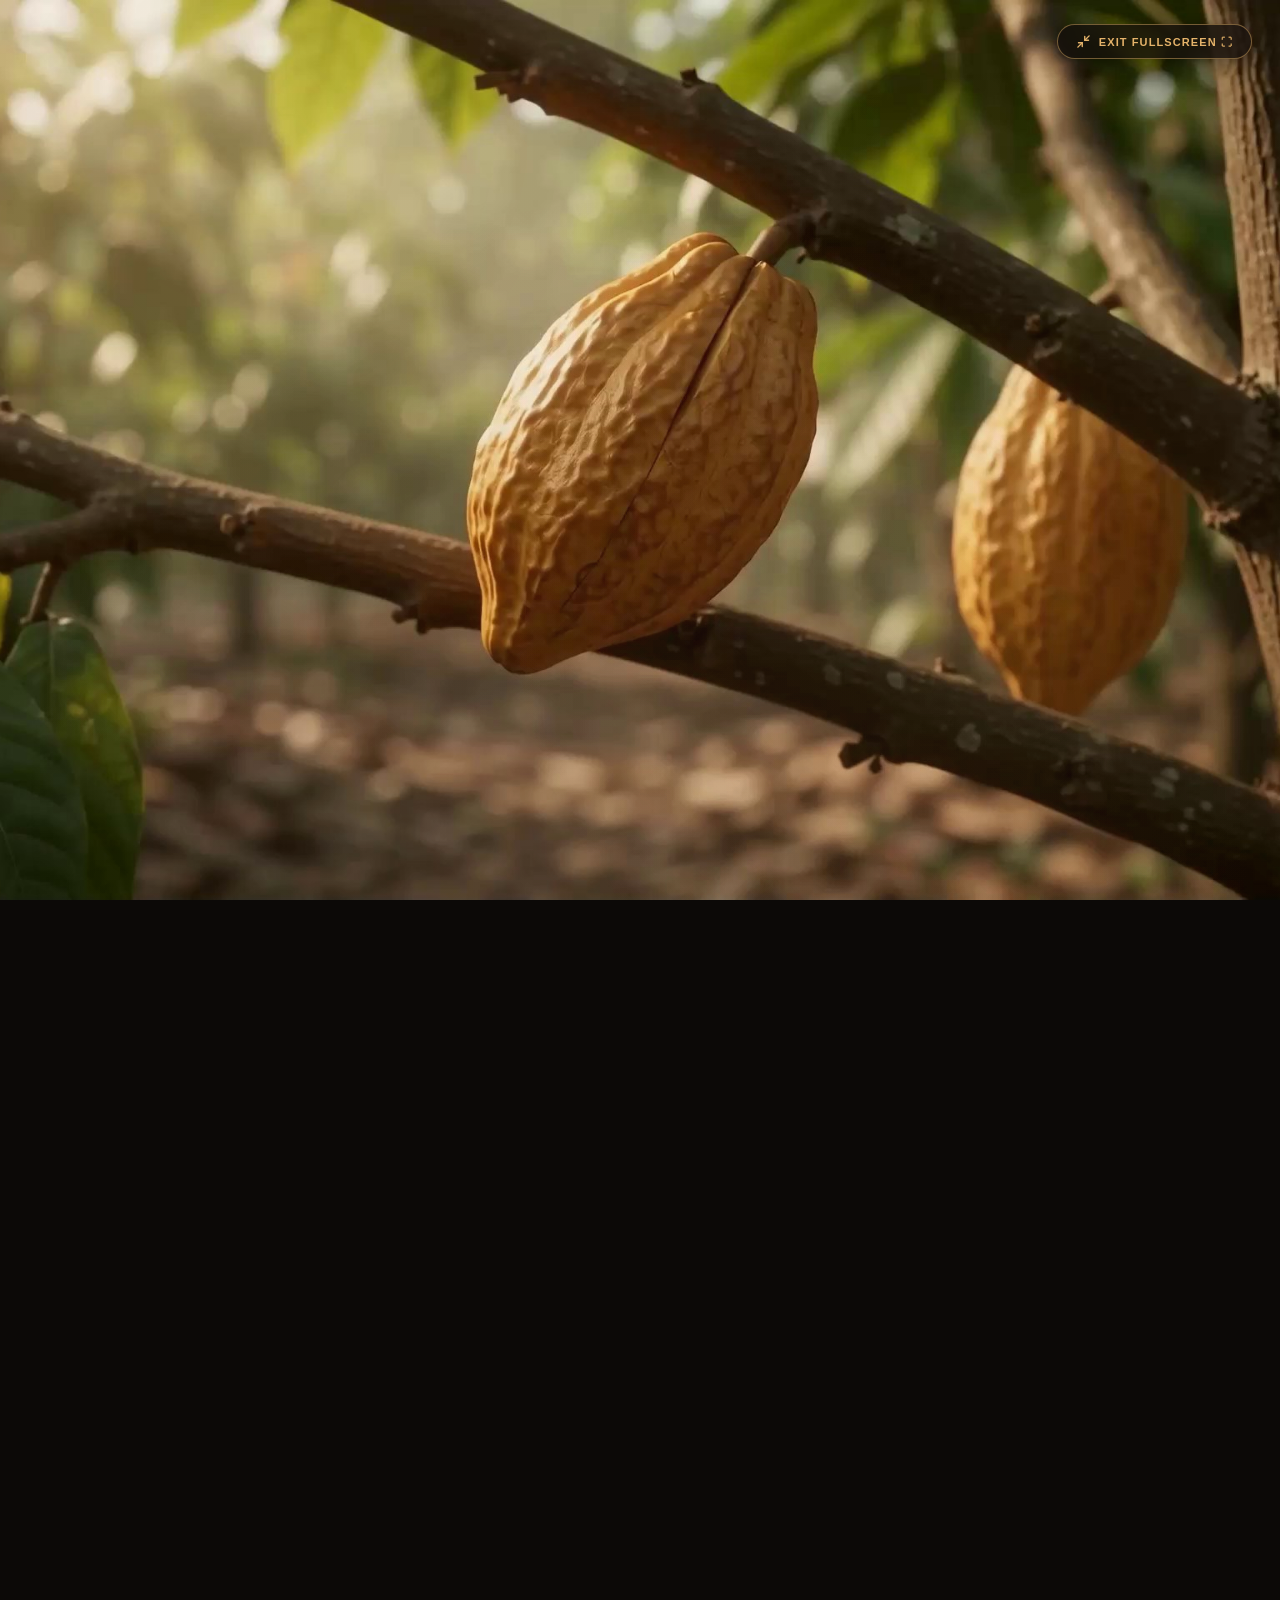
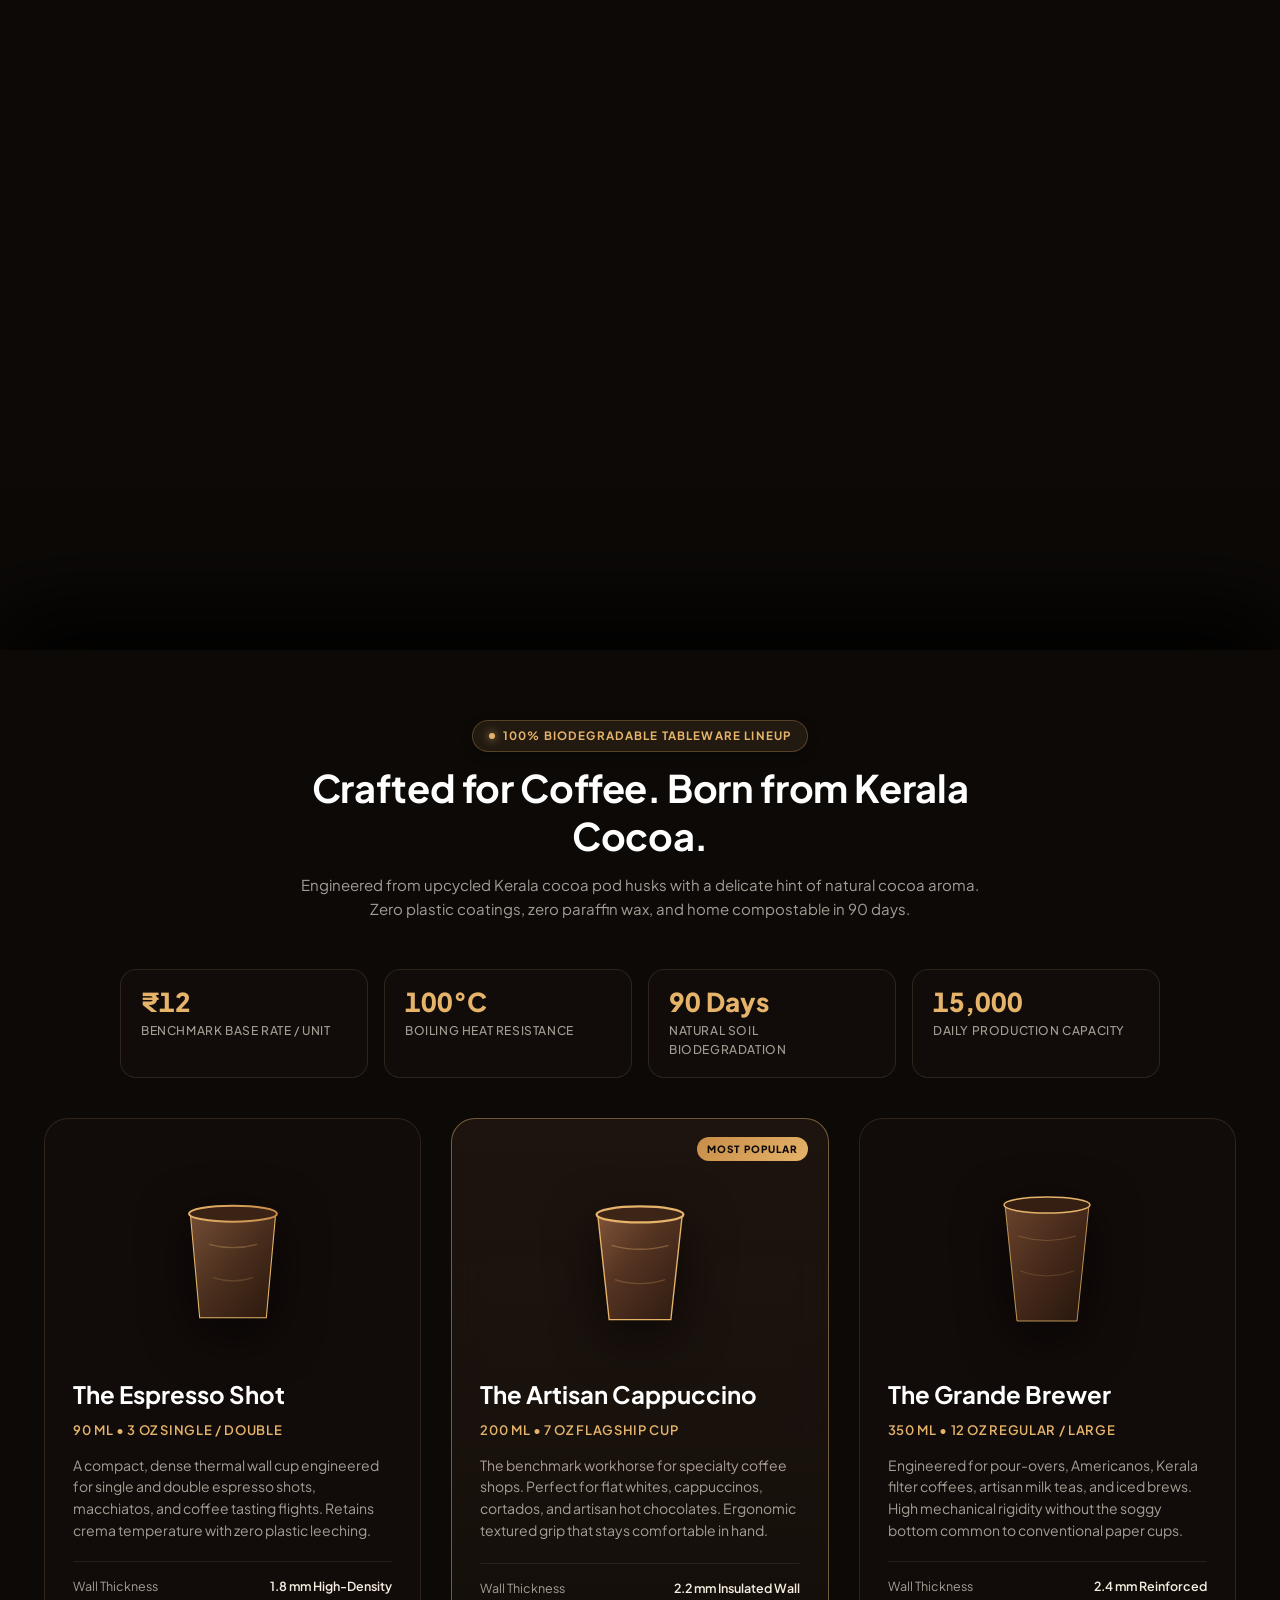
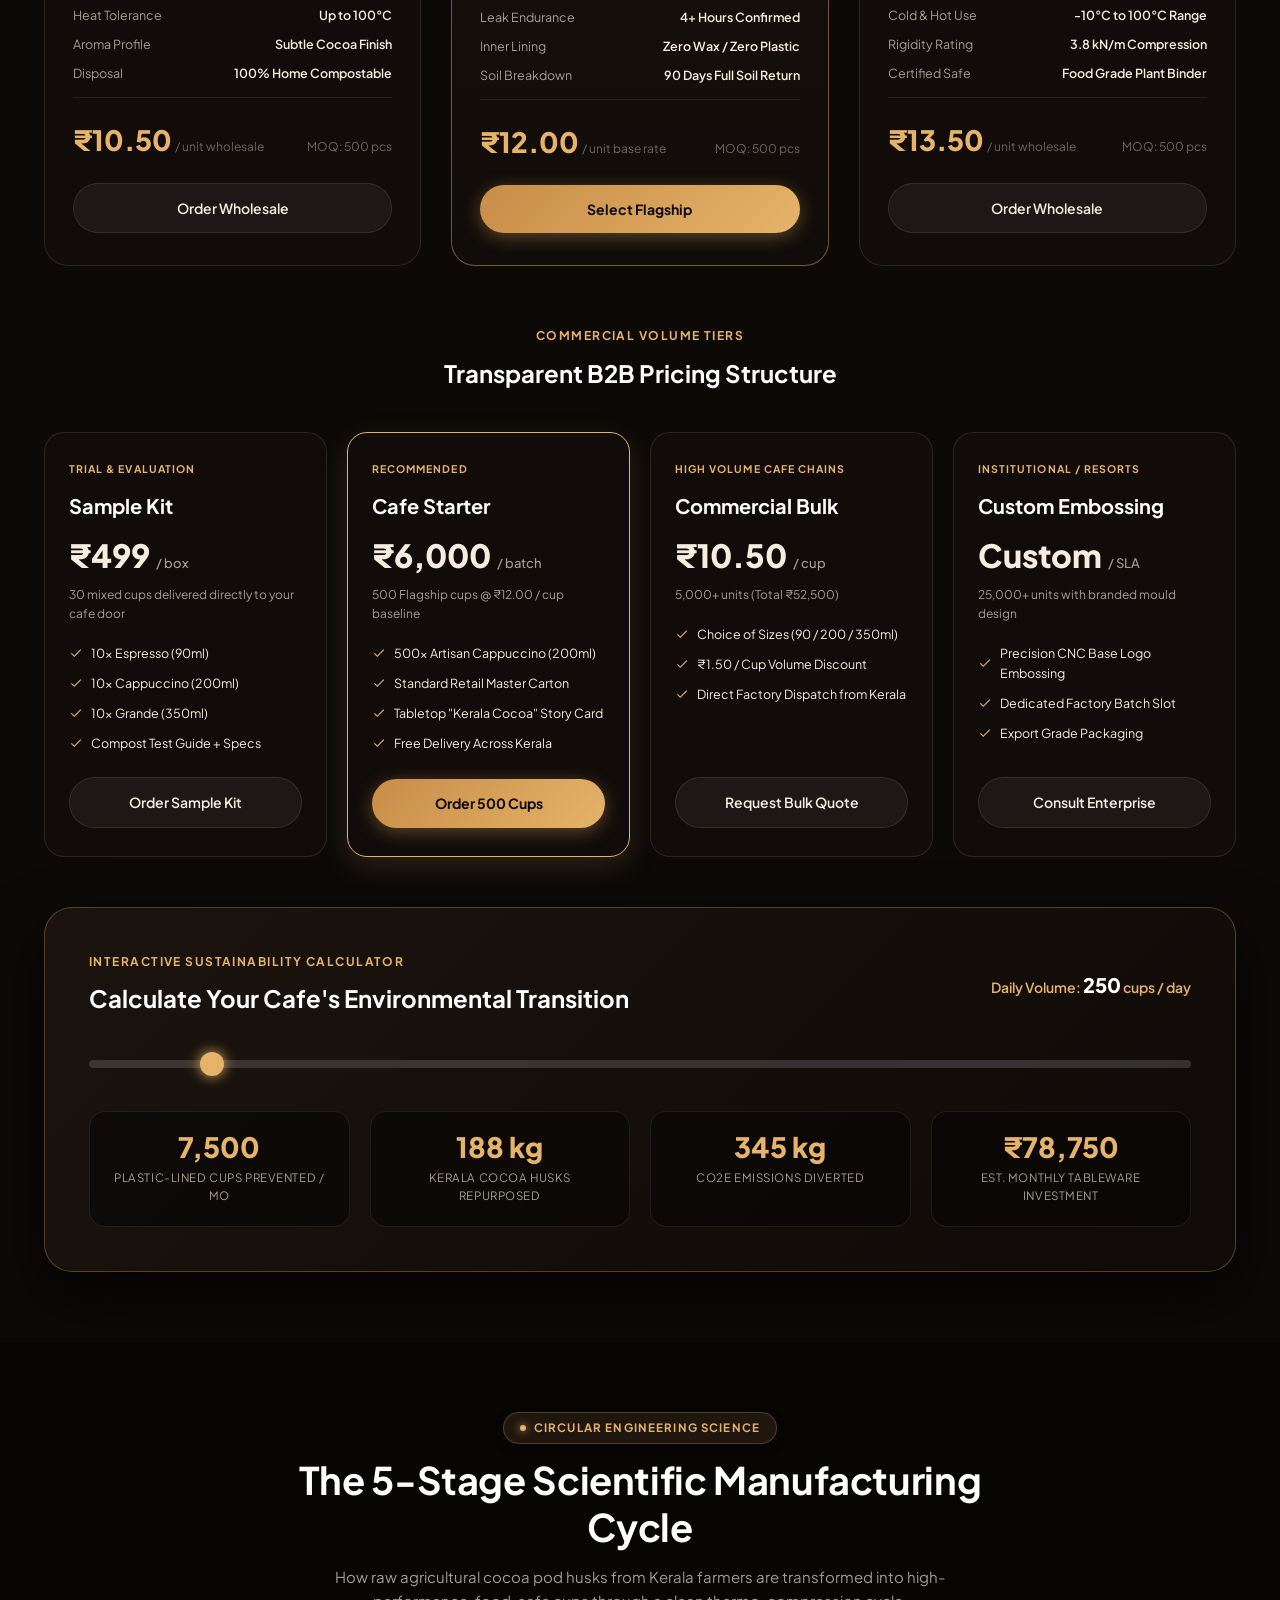
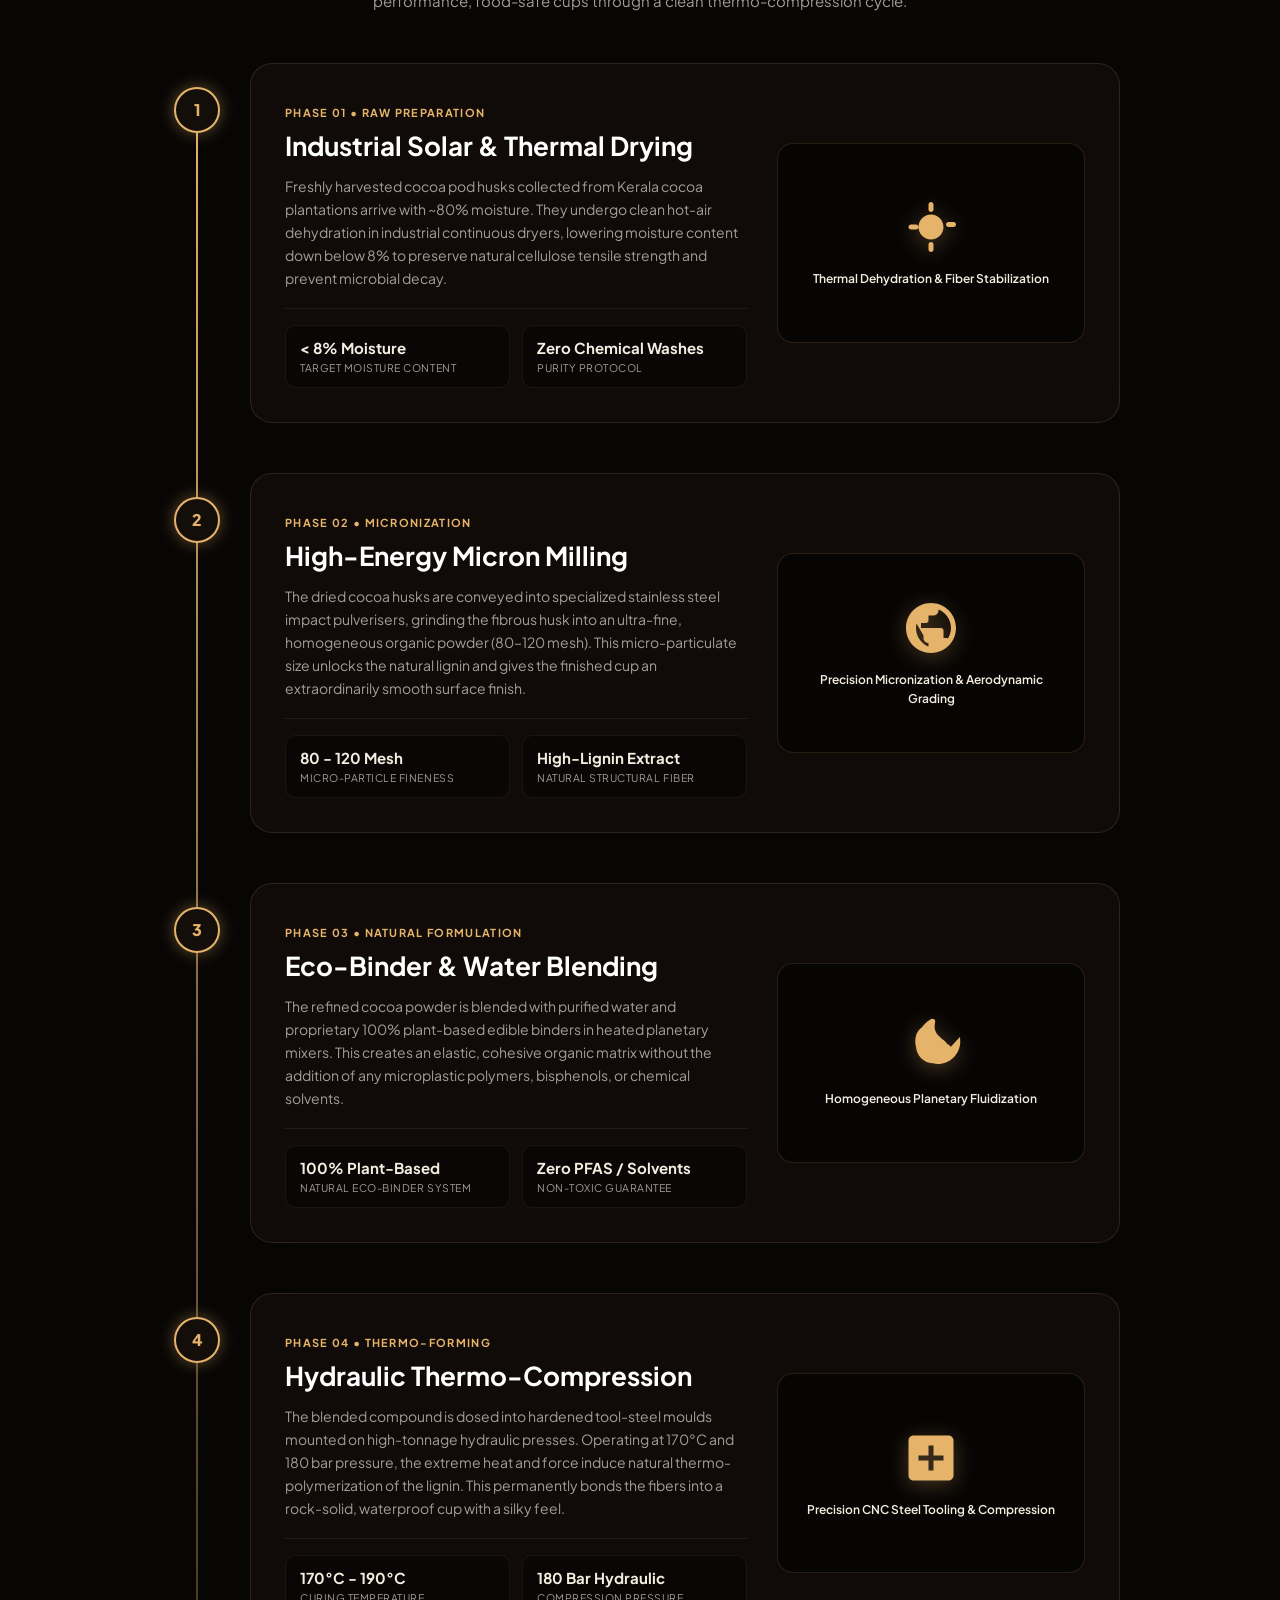
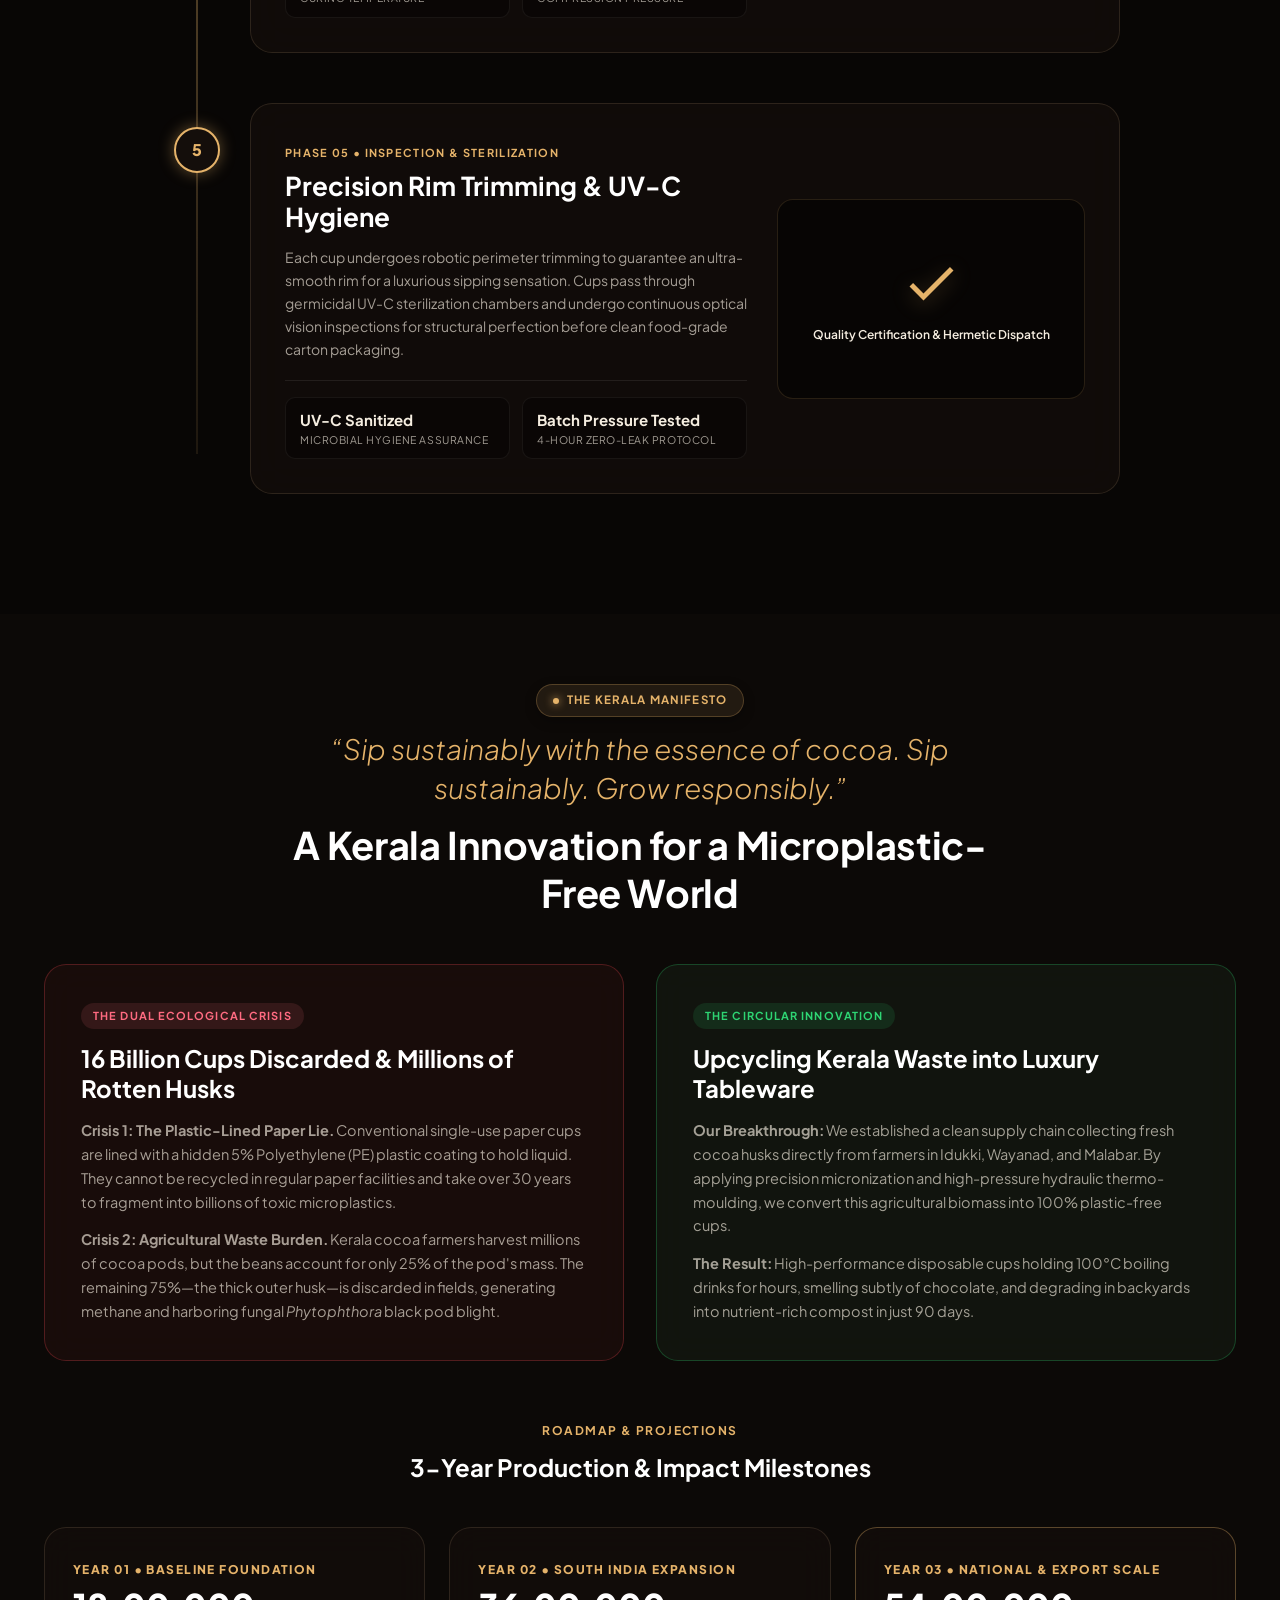
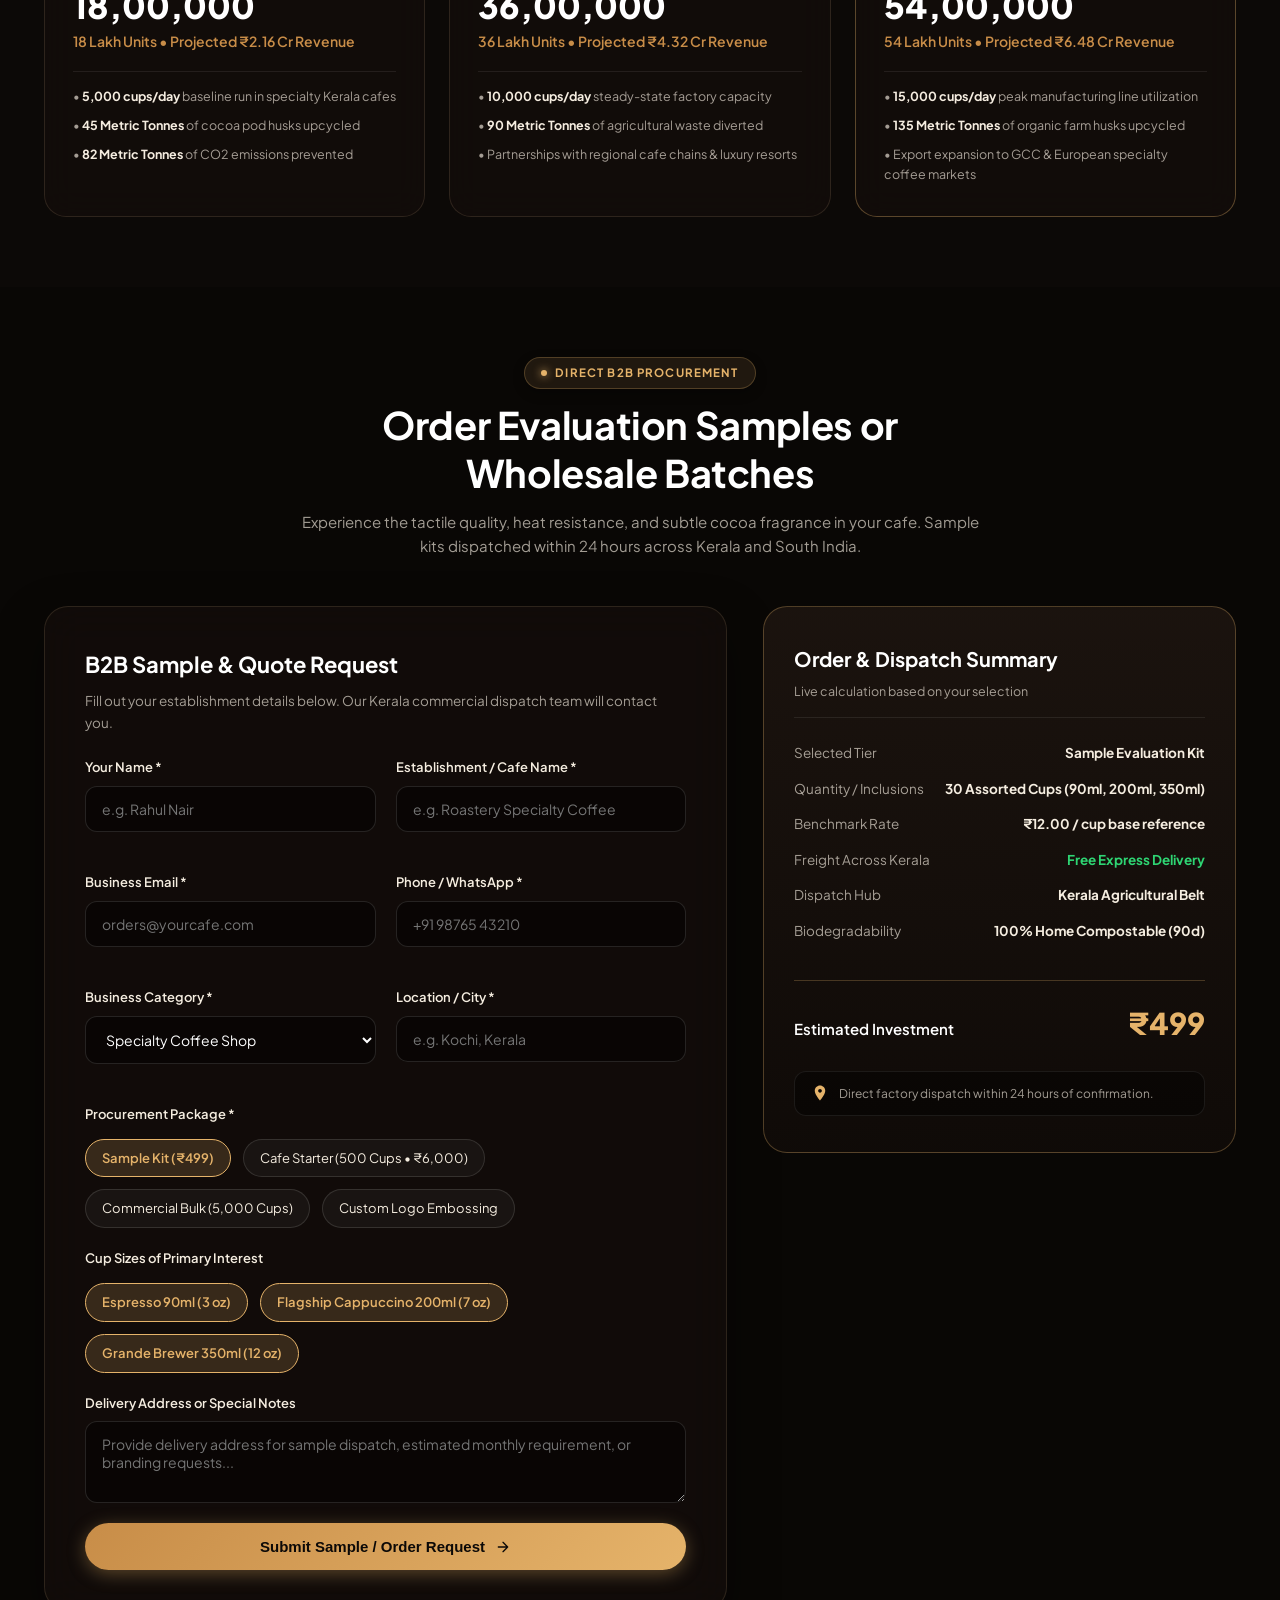
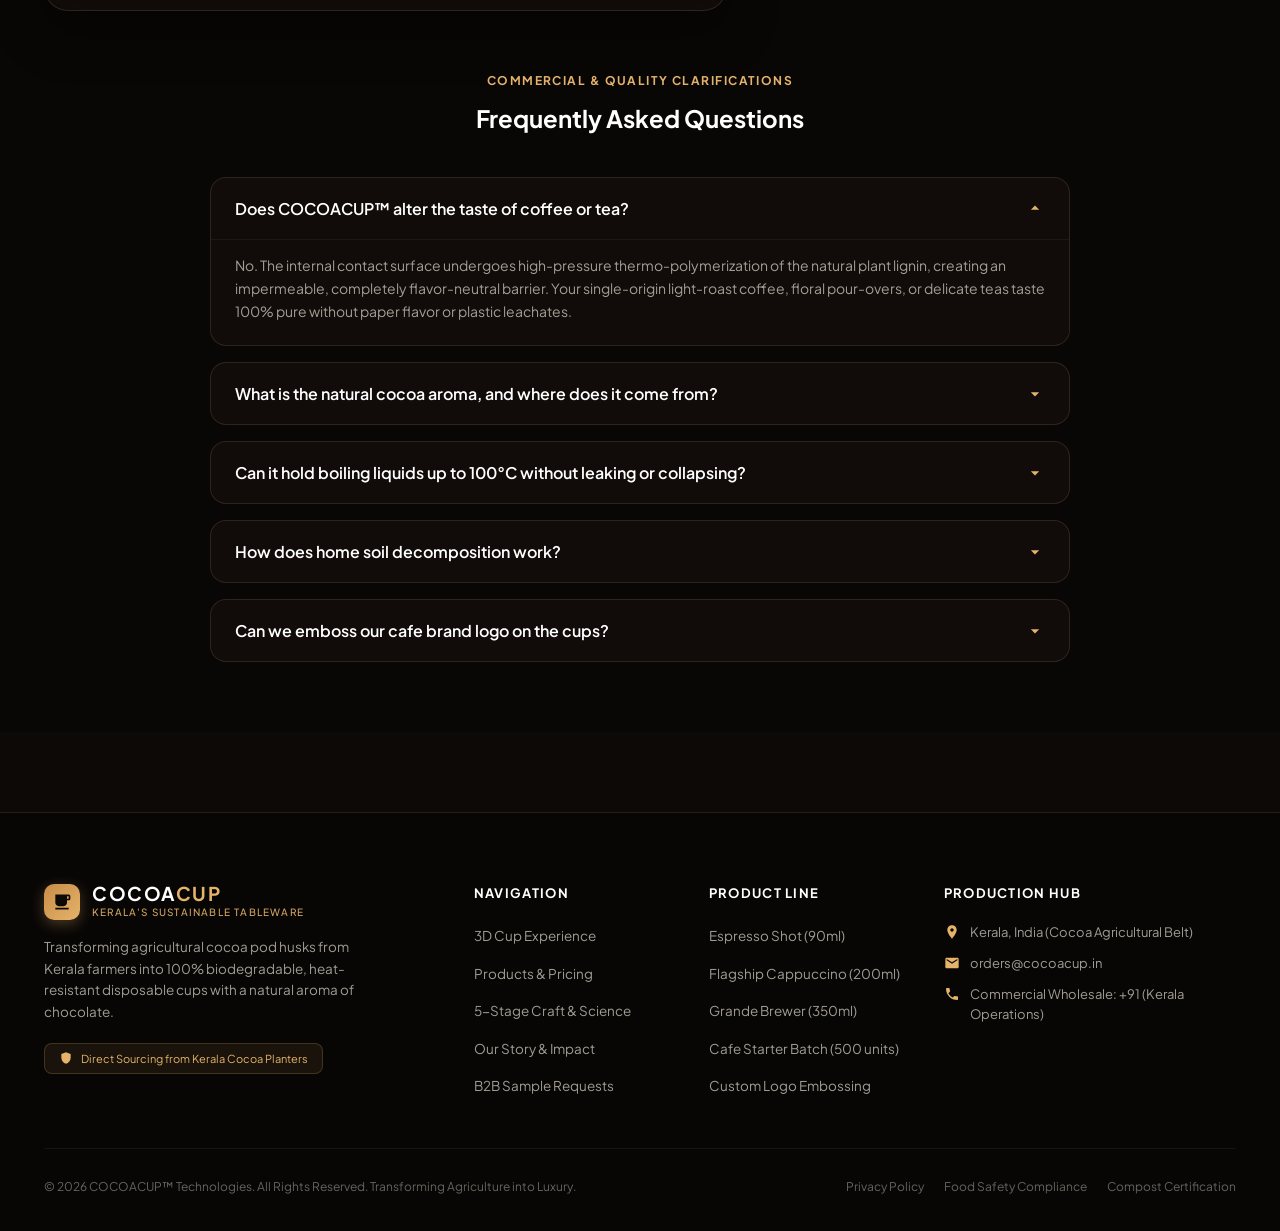
==== commit 2b5aff1d: "Configure direct fullscreen app launch and set default exit fullscreen button on laptop" ====
--- a/index.html
+++ b/index.html
@@ -307,13 +307,16 @@
         <canvas id="frameCanvas" class="enhanced-quality"></canvas>
       </div>
 
-      <!-- Desktop Luxury Fullscreen Trigger (Auto-activates or 1-click toggle) -->
+      <!-- Desktop Luxury Fullscreen Trigger (Exit Fullscreen button on laptop) -->
       <div id="desktop-fullscreen-badge">
-        <button id="hero-fullscreen-btn" title="Toggle Fullscreen Mode (Press F)">
+        <button id="hero-fullscreen-btn" title="Exit Fullscreen Mode (Press F or Esc)">
           <svg viewBox="0 0 24 24" fill="none" stroke="currentColor" stroke-width="2.2" stroke-linecap="round" stroke-linejoin="round">
-            <path d="M8 3H5a2 2 0 0 0-2 2v3m18 0V5a2 2 0 0 0-2-2h-3m0 18h3a2 2 0 0 0 2-2v-3M3 16v3a2 2 0 0 0 2 2h3"/>
+            <polyline points="4 14 10 14 10 20"></polyline>
+            <polyline points="20 10 14 10 14 4"></polyline>
+            <line x1="14" y1="10" x2="21" y2="3"></line>
+            <line x1="3" y1="21" x2="10" y2="14"></line>
           </svg>
-          <span id="fullscreen-btn-text">Fullscreen ⛶</span>
+          <span id="fullscreen-btn-text">Exit Fullscreen ⛶</span>
         </button>
       </div>
 
@@ -1665,13 +1668,7 @@
 
       function updateFullscreenUI() {
         if (!fsText) return;
-        if (document.fullscreenElement) {
-          fsText.textContent = 'Exit Fullscreen';
-          if (fsBtn) fsBtn.style.opacity = '0.7';
-        } else {
-          fsText.textContent = 'Fullscreen ⛶';
-          if (fsBtn) fsBtn.style.opacity = '1';
-        }
+        fsText.textContent = 'Exit Fullscreen ⛶';
       }
 
       document.addEventListener('fullscreenchange', updateFullscreenUI);
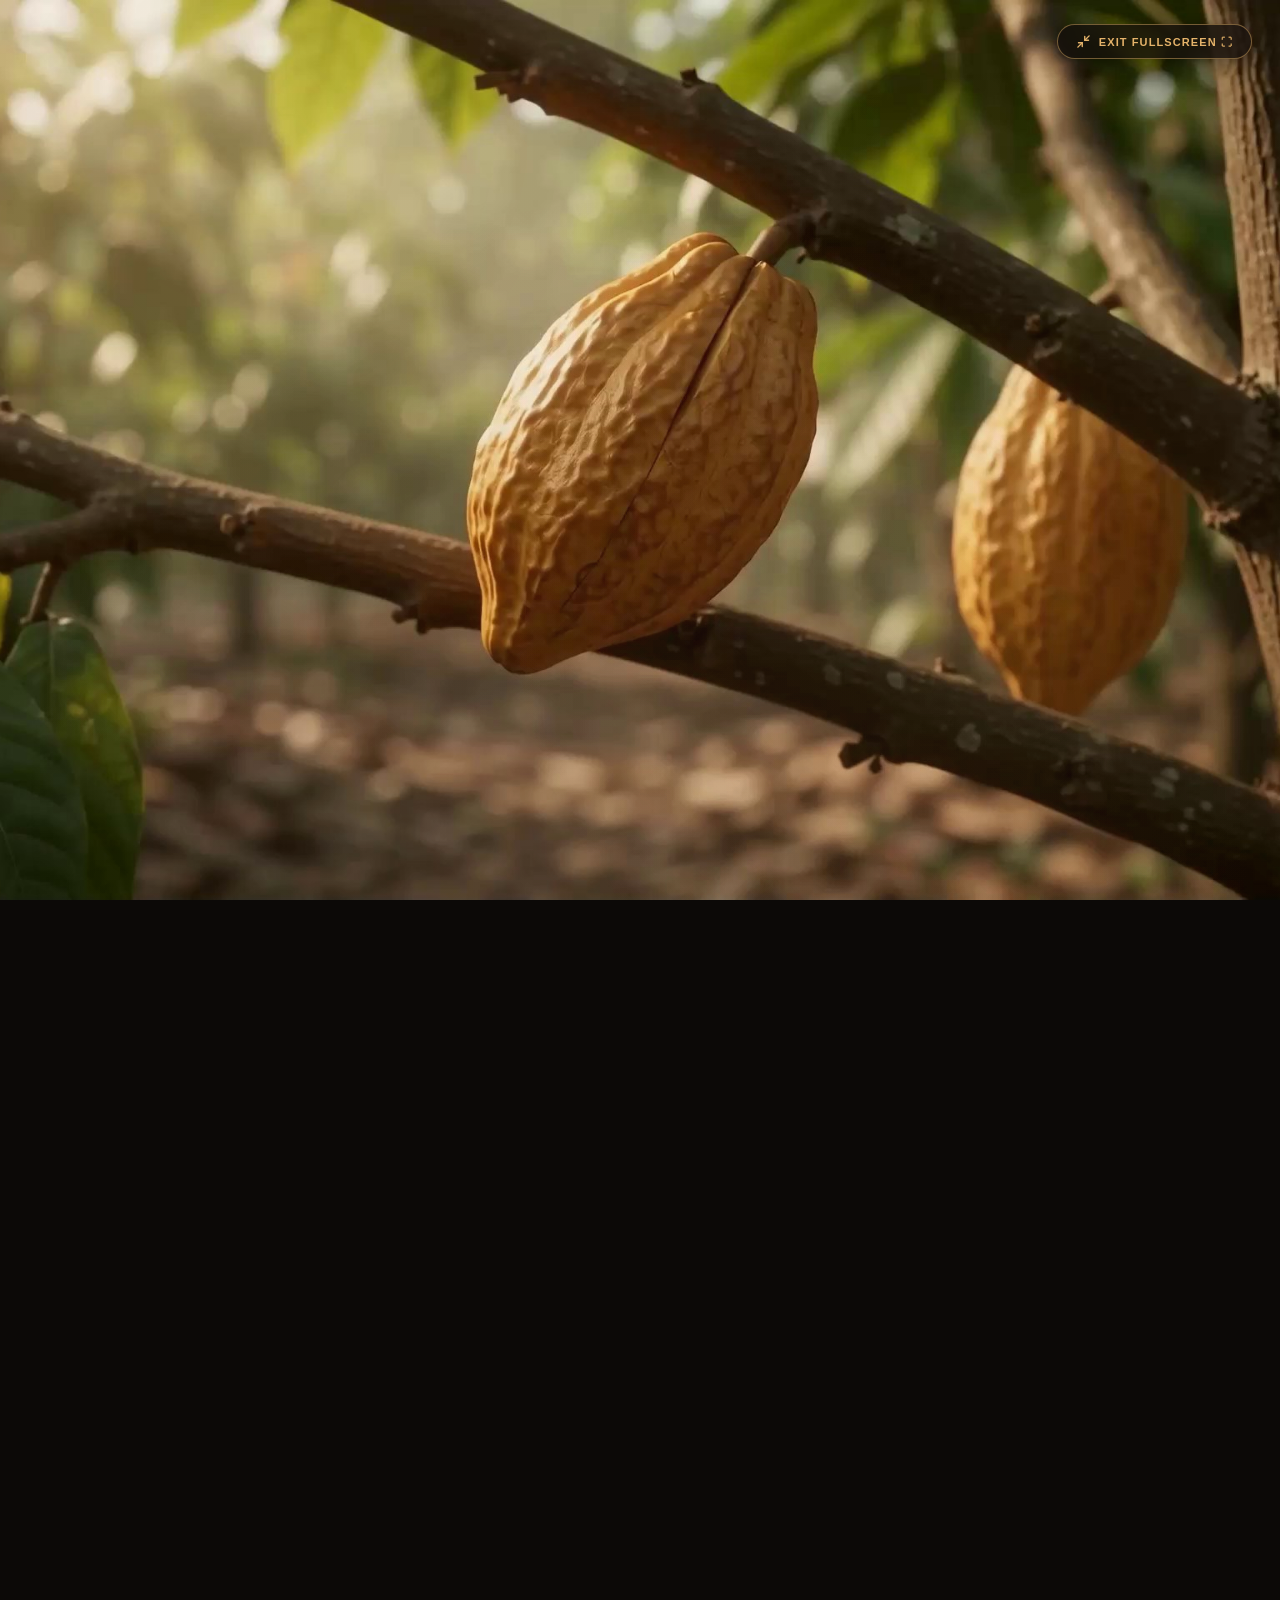
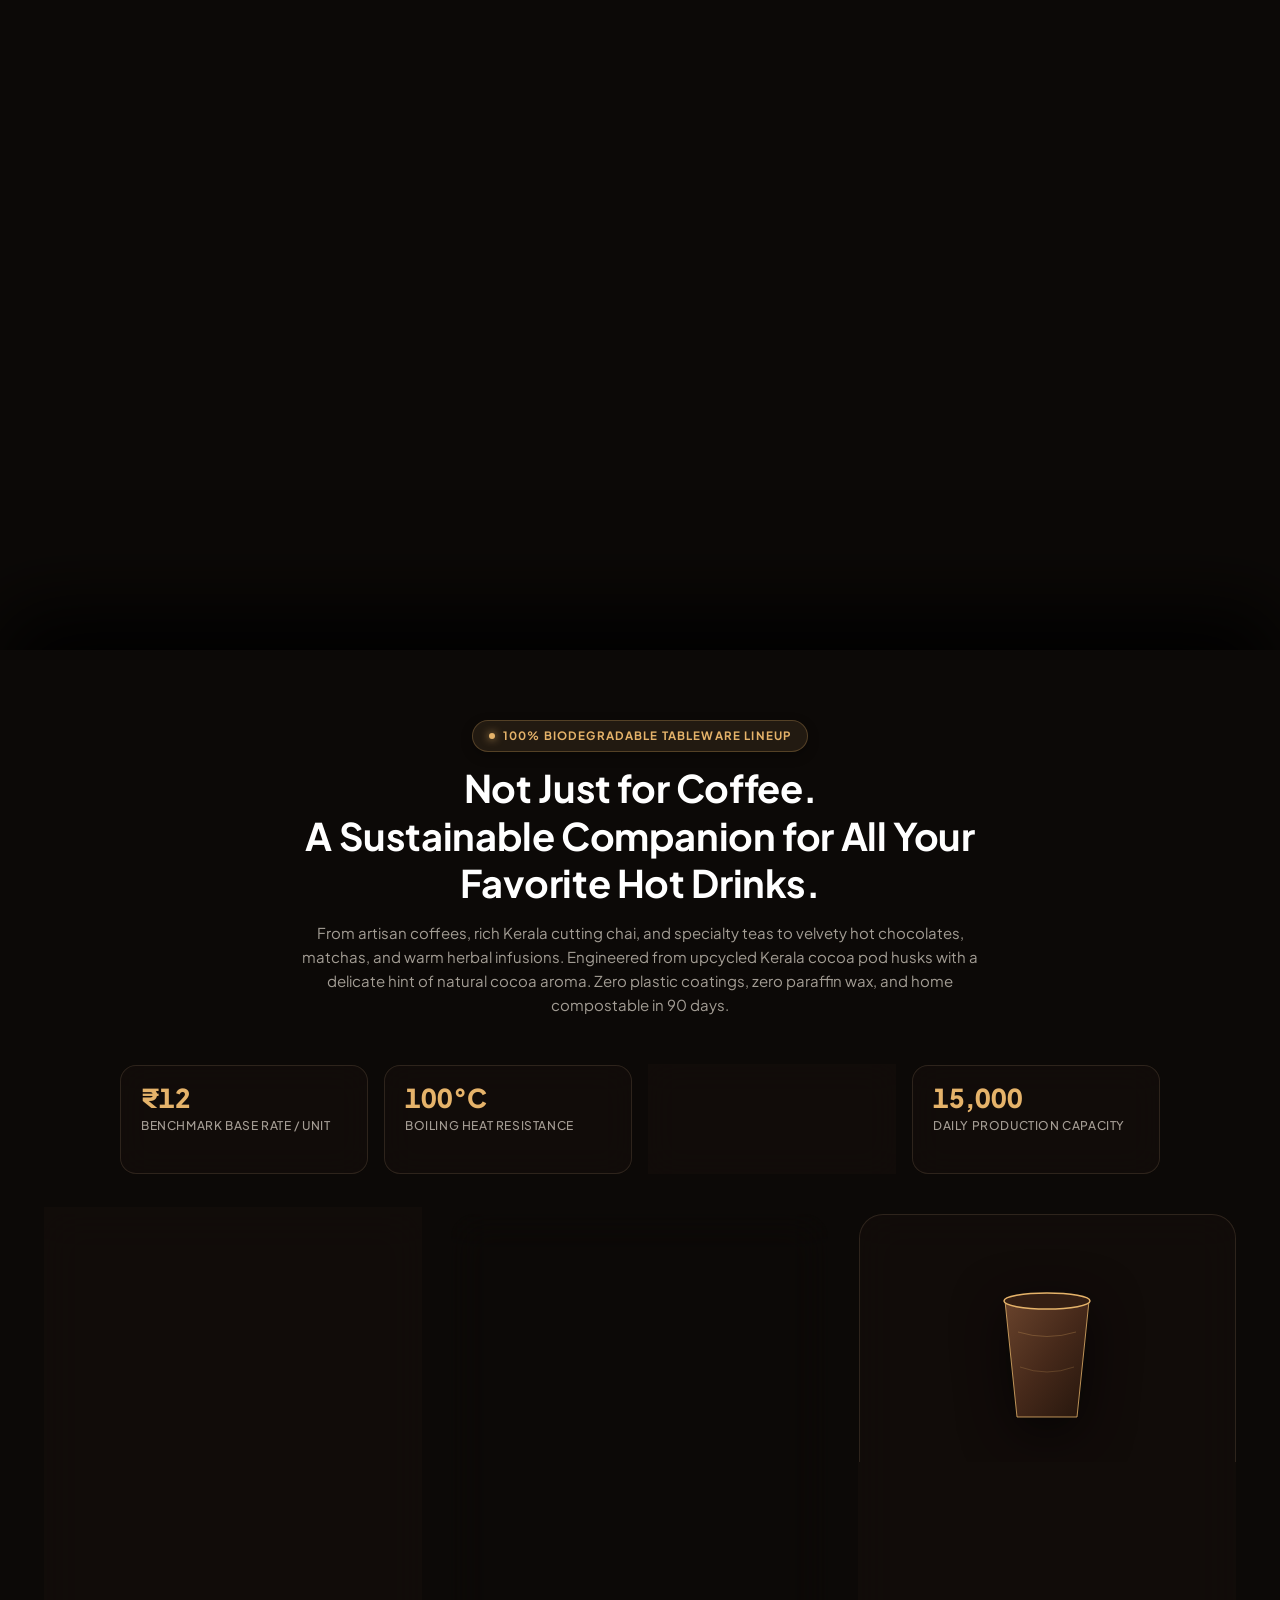
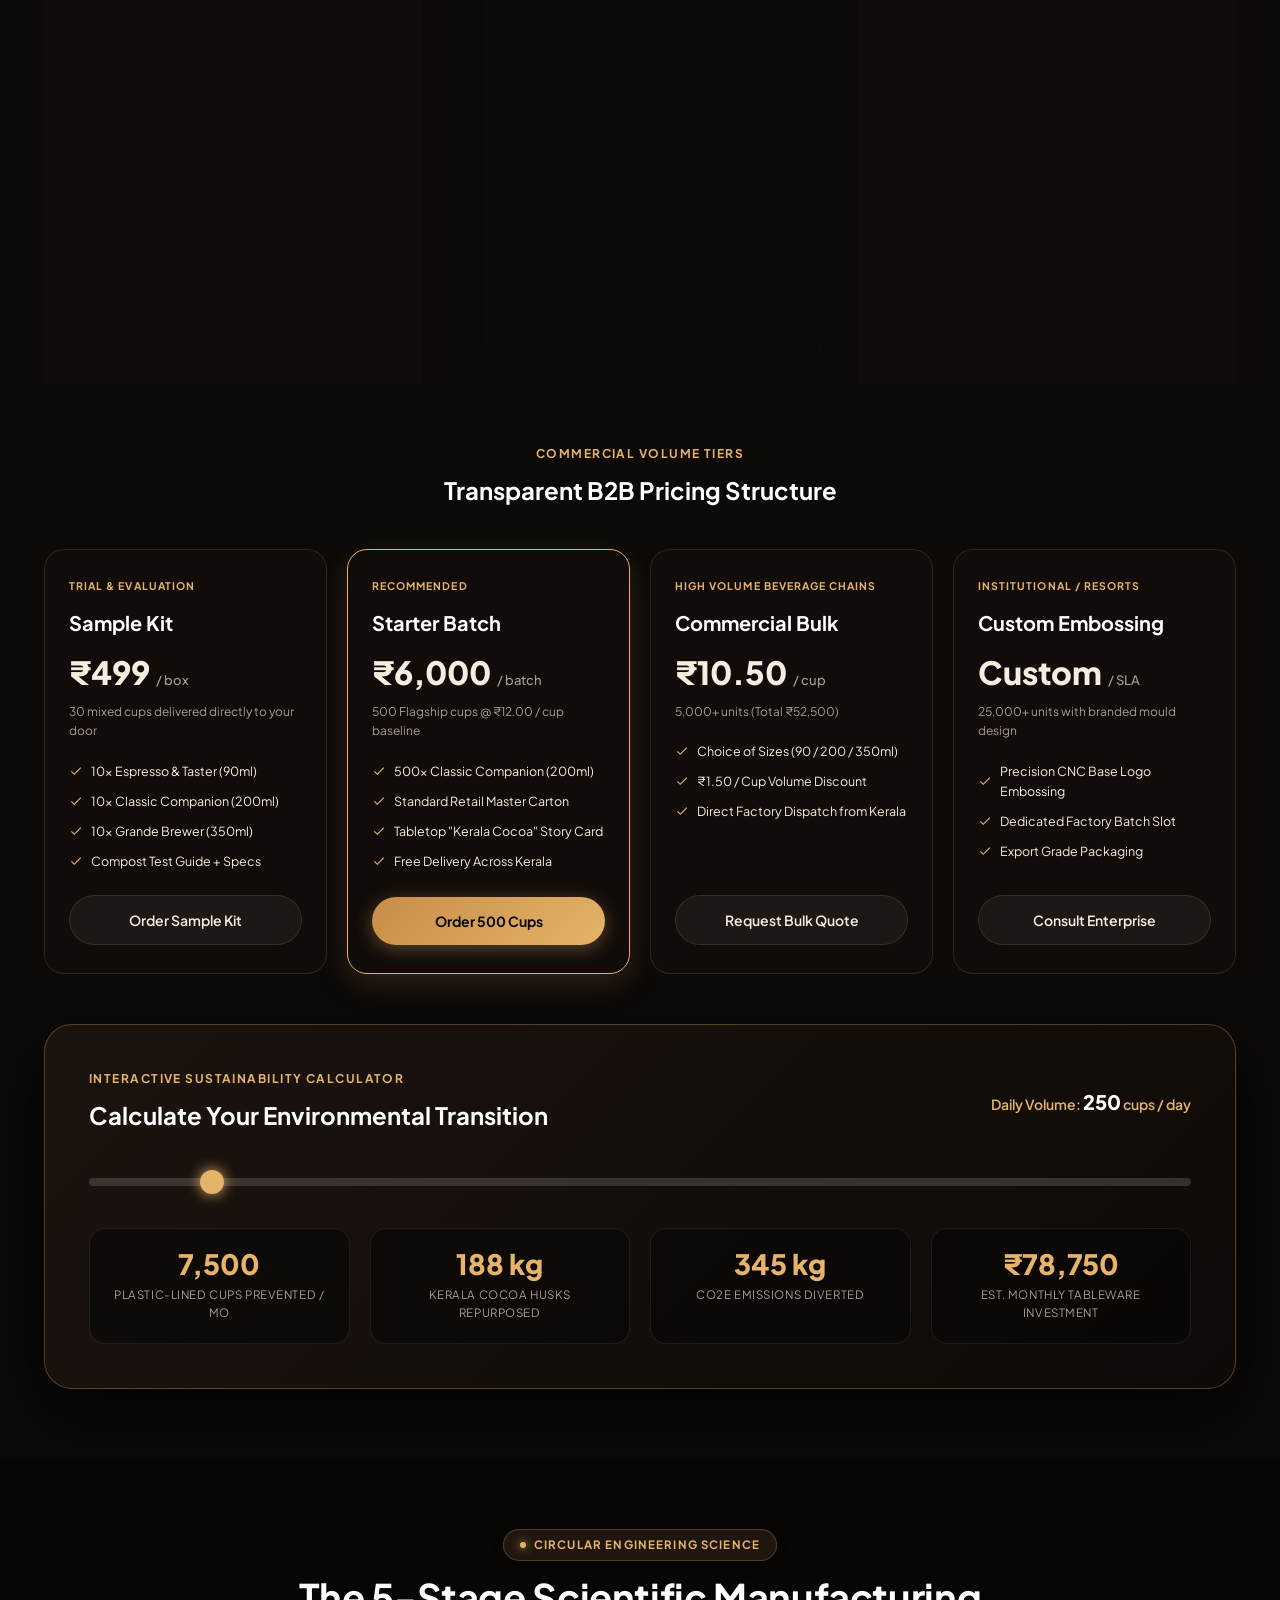
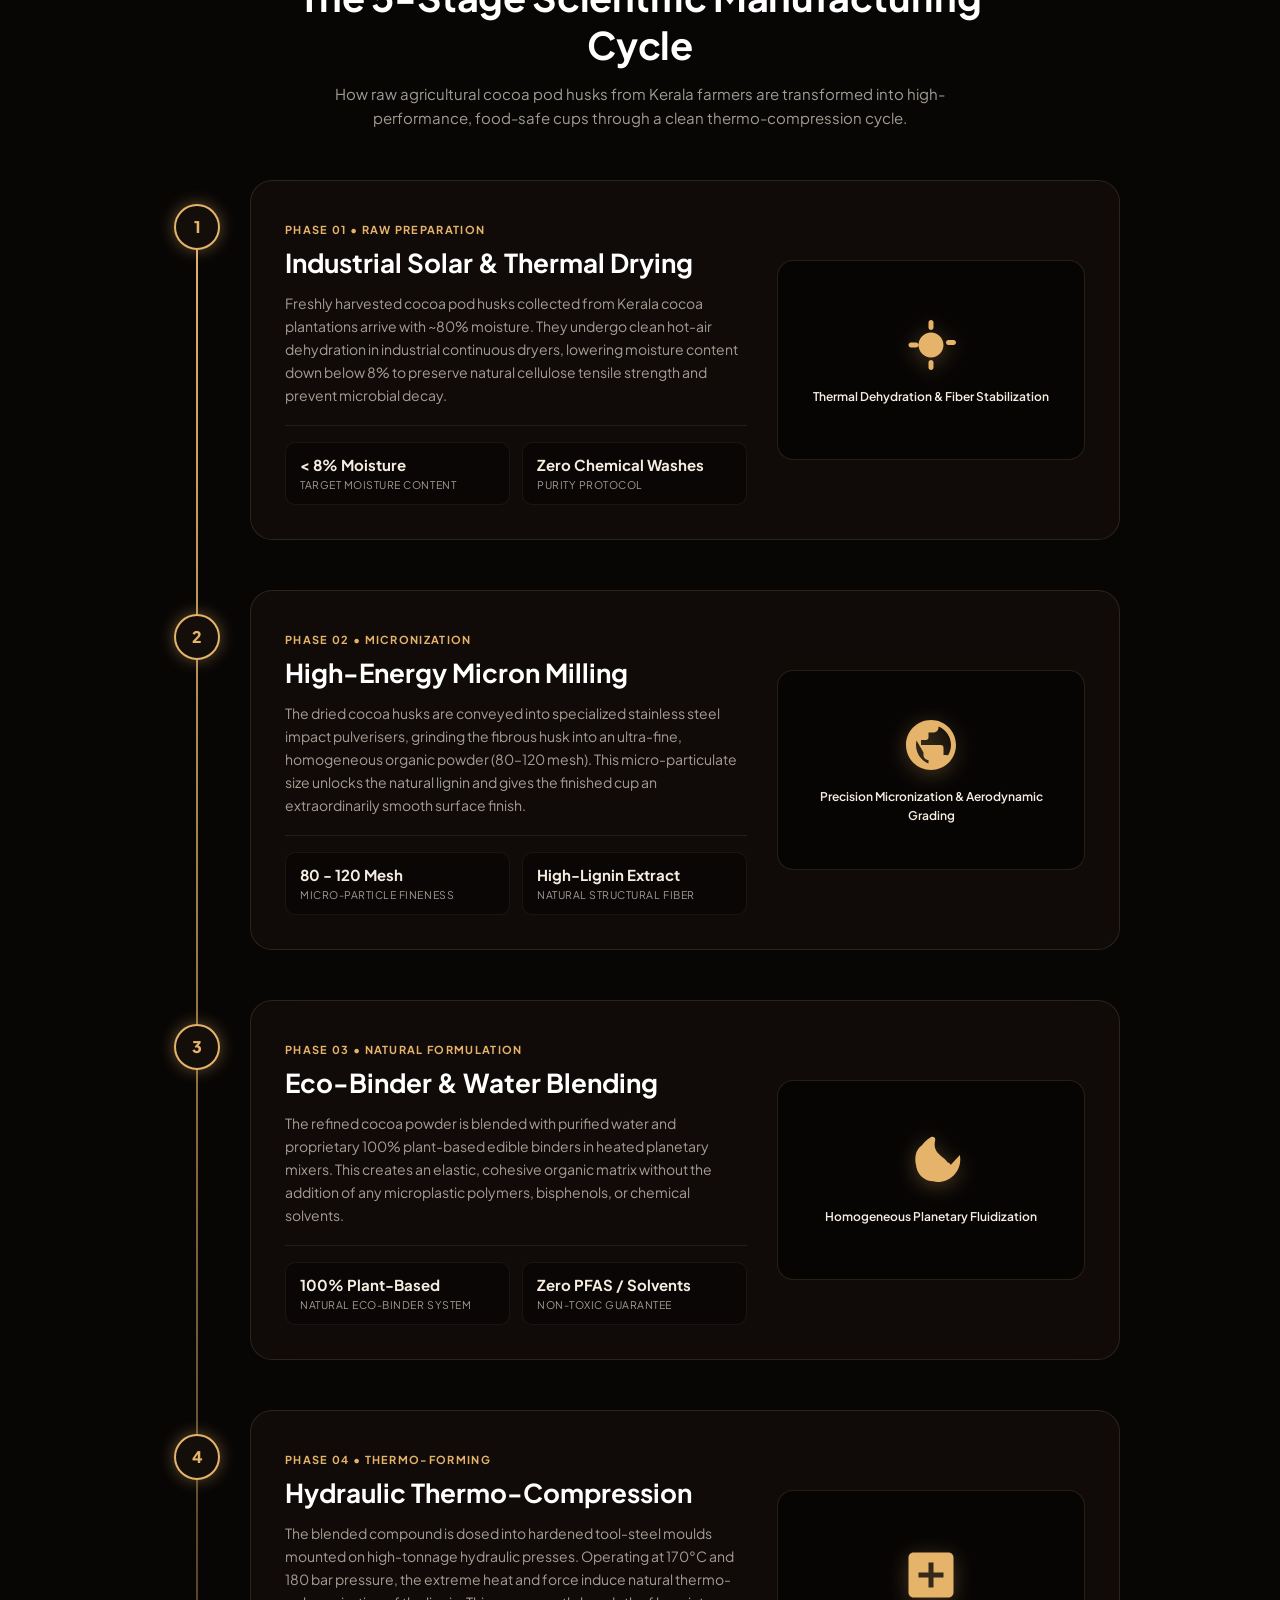
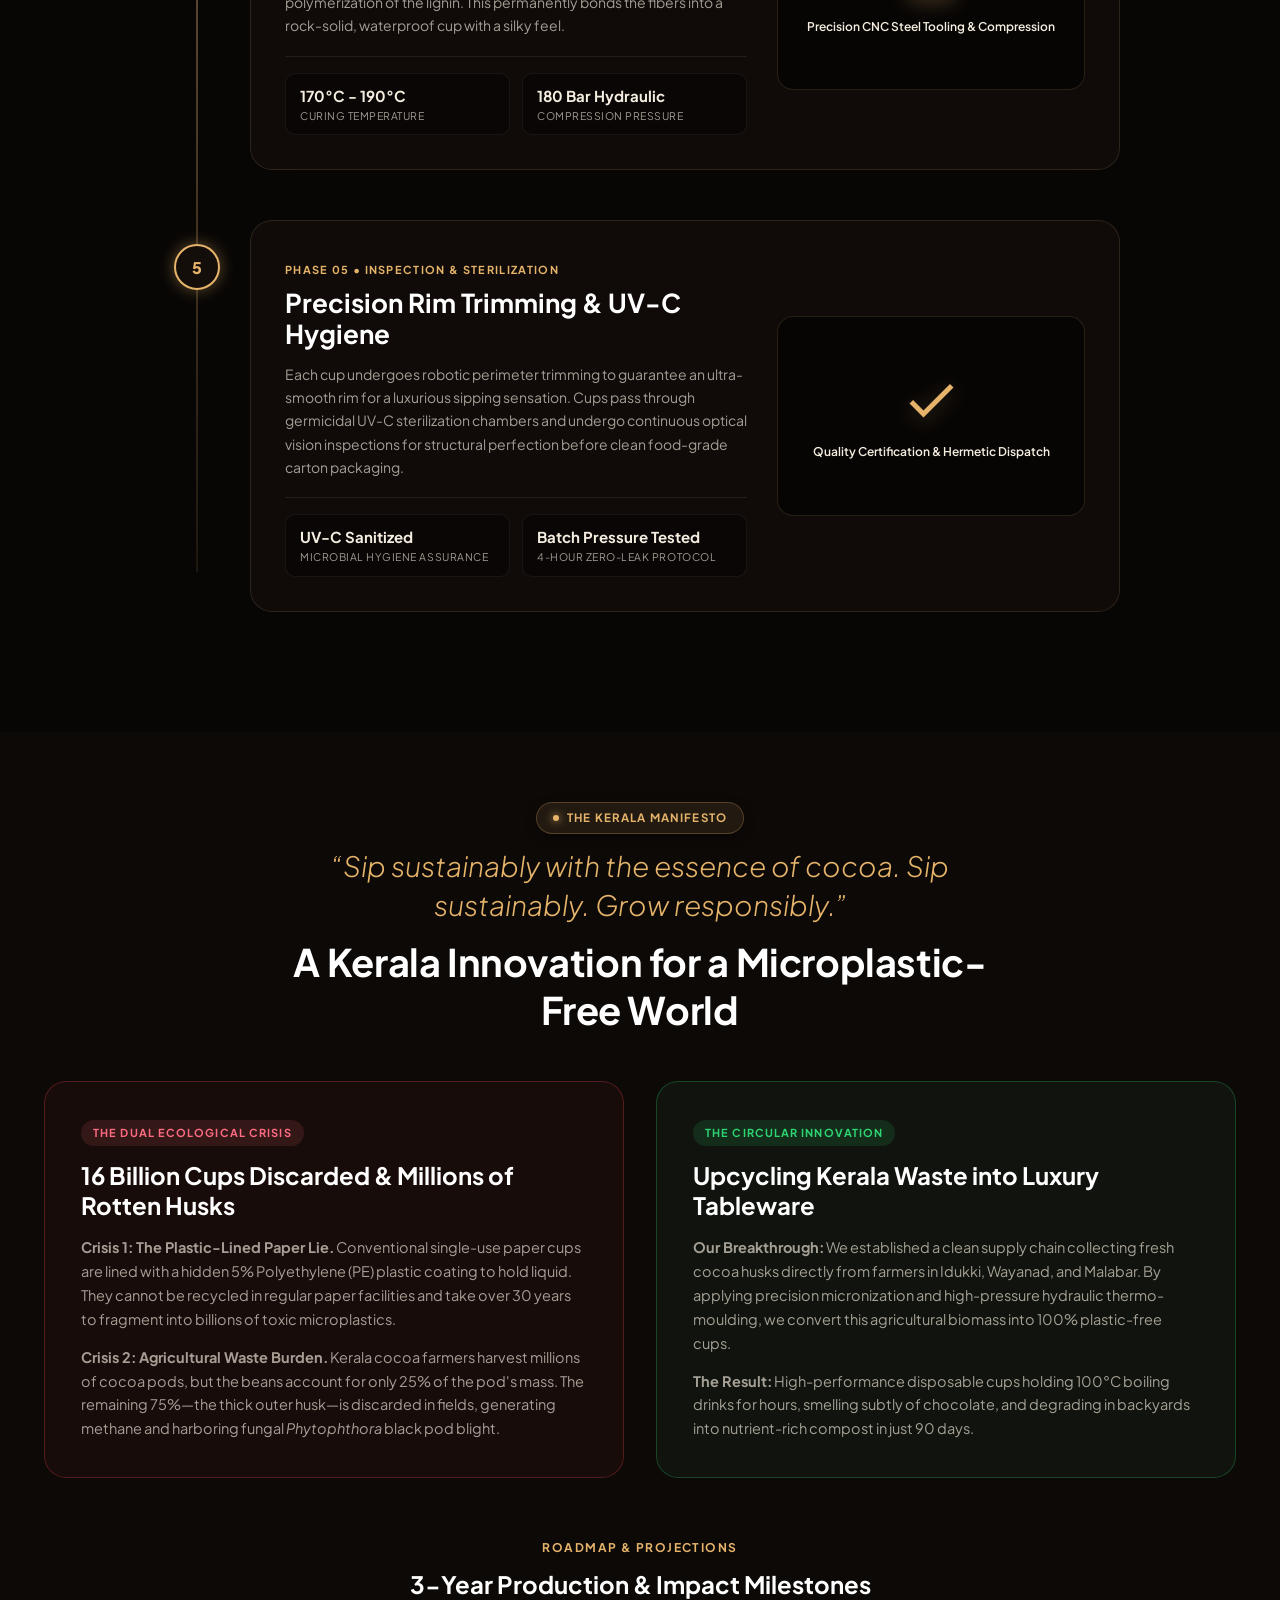
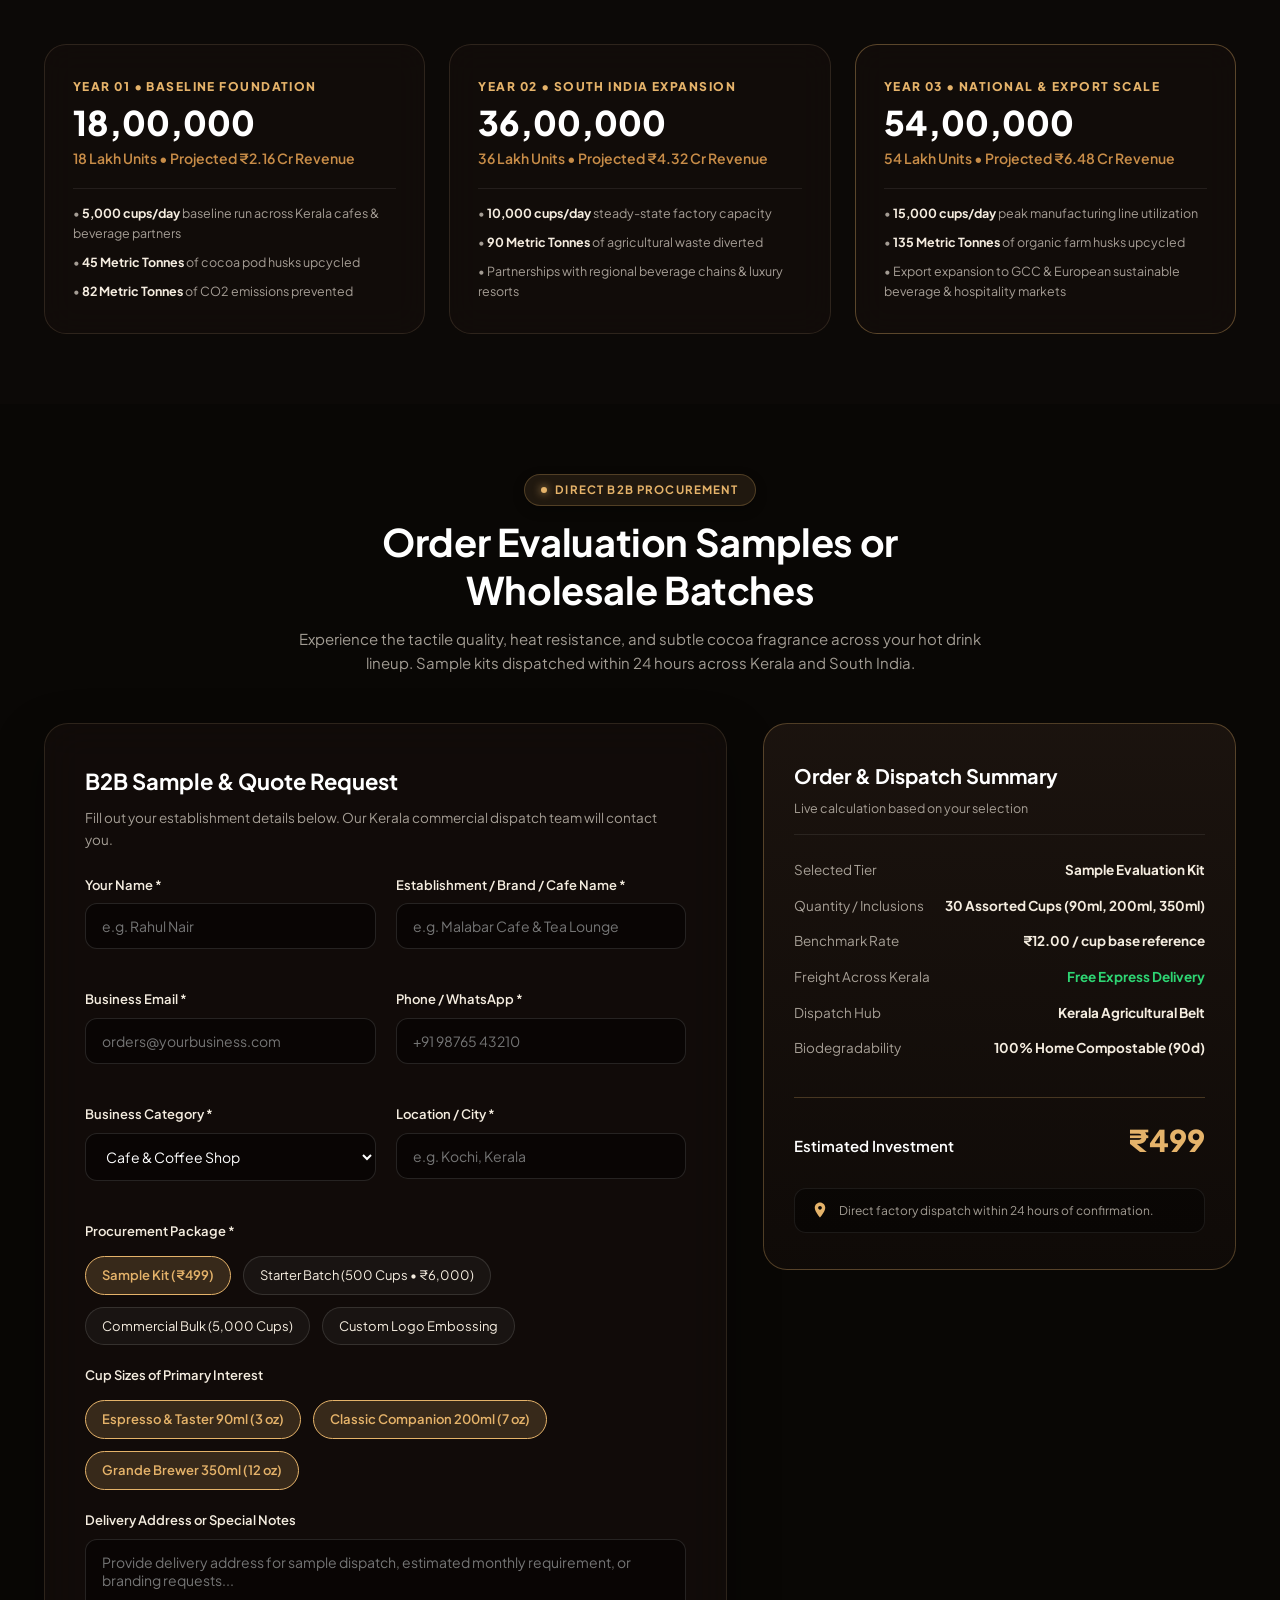
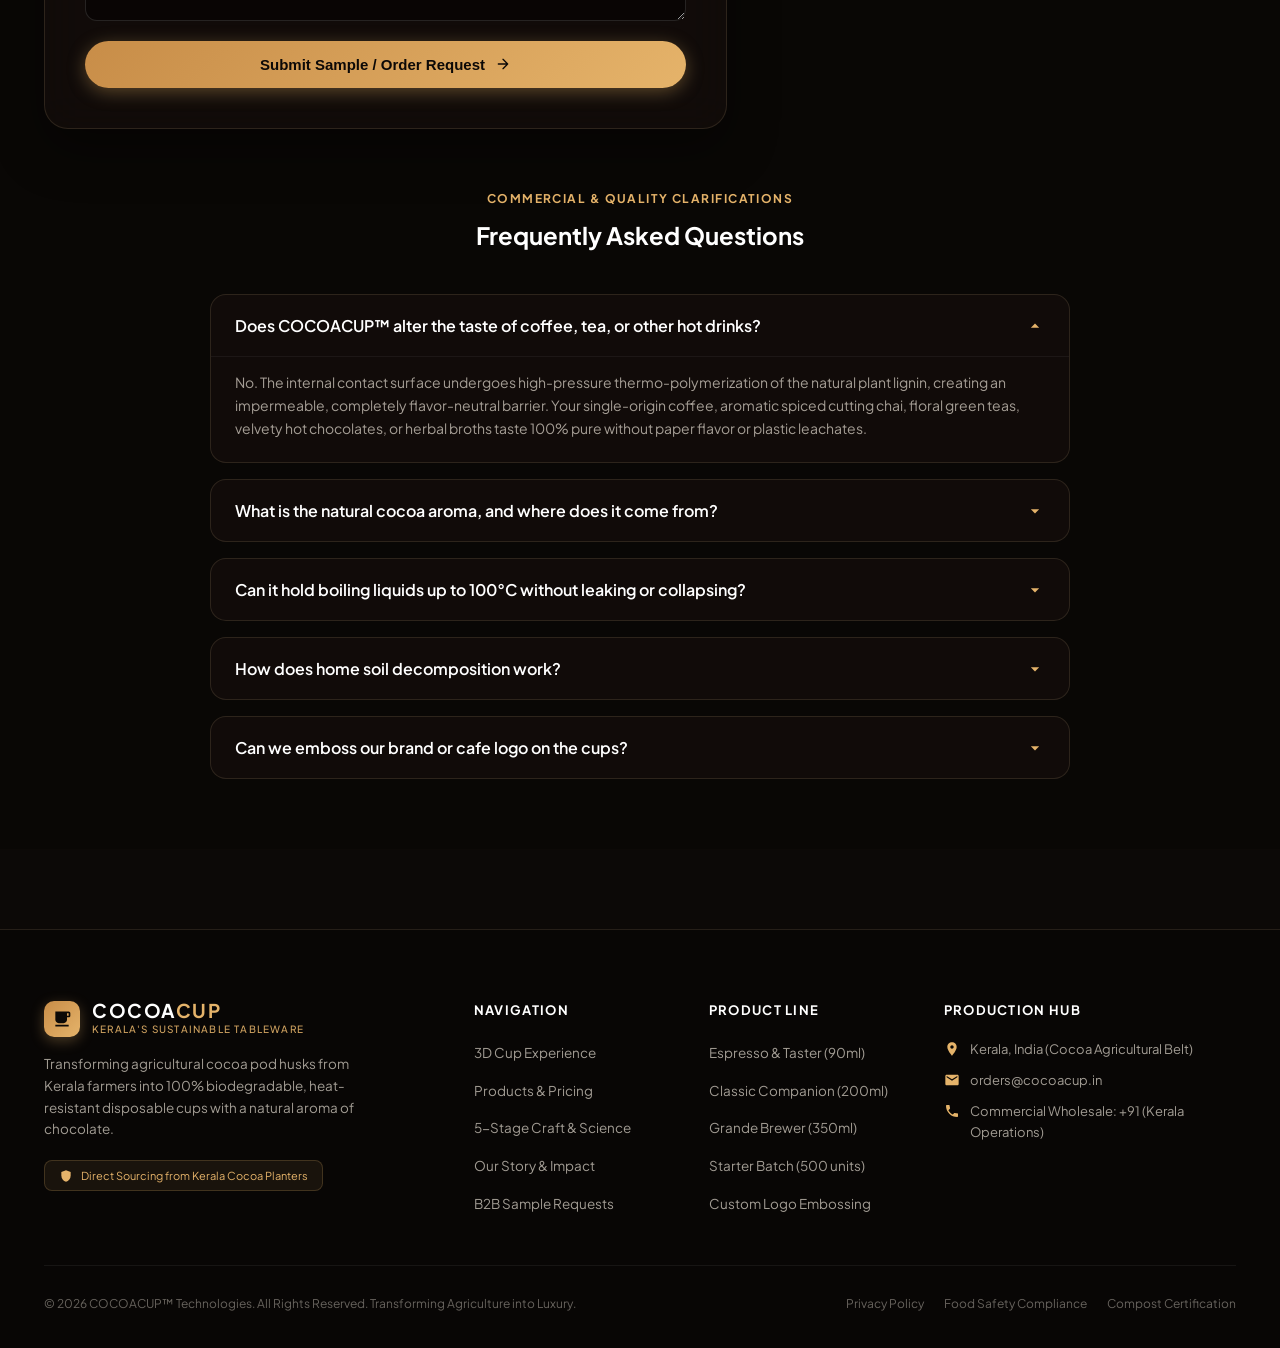
==== commit a04d64bf: "Expand brand positioning to all hot drinks: Not just for coffee: a sustainable companion for all you" ====
--- a/index.html
+++ b/index.html
@@ -26,11 +26,11 @@
       padding: 0;
     }
 
-    /* Minimalist Instant Loading Curtain */
+    /* Minimalist Instant Loading Curtain & Cinema Gateway */
     #loading-curtain {
       position: fixed;
       inset: 0;
-      background: var(--bg-dark);
+      background: #0c0907;
       z-index: 250;
       display: flex;
       flex-direction: column;
@@ -38,6 +38,11 @@
       justify-content: center;
       transition: opacity 0.6s cubic-bezier(0.16, 1, 0.3, 1), visibility 0.6s ease;
       user-select: none;
+      cursor: default;
+    }
+
+    #loading-curtain.ready-for-desktop-entry {
+      cursor: pointer;
     }
 
     #loading-curtain.loaded {
@@ -46,17 +51,28 @@
       pointer-events: none;
     }
 
+    .curtain-center-box {
+      display: flex;
+      flex-direction: column;
+      align-items: center;
+      justify-content: center;
+      text-align: center;
+      padding: 24px;
+      max-width: 90vw;
+    }
+
     .loader-emblem {
       position: relative;
-      width: 60px;
-      height: 60px;
+      width: 64px;
+      height: 64px;
+      margin-bottom: 20px;
     }
 
     .loader-ring {
       width: 100%;
       height: 100%;
       border-radius: 50%;
-      border: 2px solid rgba(229, 179, 106, 0.15);
+      border: 2px solid rgba(229, 179, 106, 0.18);
       border-top-color: var(--accent-gold);
       animation: spin 1.2s cubic-bezier(0.4, 0, 0.2, 1) infinite;
     }
@@ -75,9 +91,90 @@
     }
 
     .loader-cup-icon svg {
-      width: 24px;
-      height: 24px;
+      width: 26px;
+      height: 26px;
       fill: currentColor;
+    }
+
+    /* Desktop Cinema Splash Prompt */
+    .desktop-splash-prompt {
+      display: none;
+      flex-direction: column;
+      align-items: center;
+      opacity: 0;
+      transform: translateY(12px);
+      transition: opacity 0.5s ease, transform 0.5s ease;
+    }
+
+    body.is-desktop-device #loading-curtain.ready-for-desktop-entry .desktop-splash-prompt {
+      display: flex;
+      opacity: 1;
+      transform: translateY(0);
+    }
+
+    .splash-brand-title {
+      font-size: 24px;
+      font-weight: 800;
+      letter-spacing: 0.18em;
+      color: #f5ede3;
+      margin: 0;
+      text-transform: uppercase;
+    }
+
+    .splash-brand-title .gold-txt {
+      color: var(--accent-gold);
+    }
+
+    .splash-brand-sub {
+      font-size: 12px;
+      font-weight: 500;
+      letter-spacing: 0.14em;
+      color: rgba(245, 237, 227, 0.6);
+      margin: 6px 0 24px;
+      text-transform: uppercase;
+    }
+
+    .splash-enter-btn {
+      display: inline-flex;
+      align-items: center;
+      gap: 10px;
+      background: linear-gradient(135deg, #e5b36a 0%, #c88d48 100%);
+      color: #0c0907;
+      font-size: 13px;
+      font-weight: 800;
+      letter-spacing: 0.12em;
+      text-transform: uppercase;
+      padding: 13px 30px;
+      border-radius: 999px;
+      border: 1px solid rgba(229, 179, 106, 0.85);
+      cursor: pointer;
+      box-shadow: 0 0 32px rgba(229, 179, 106, 0.45);
+      animation: pulseGlow 2.2s infinite ease-in-out;
+      transition: all 0.3s cubic-bezier(0.16, 1, 0.3, 1);
+    }
+
+    @keyframes pulseGlow {
+      0%, 100% { box-shadow: 0 0 24px rgba(229, 179, 106, 0.35); transform: scale(1); }
+      50% { box-shadow: 0 0 46px rgba(229, 179, 106, 0.75); transform: scale(1.04); }
+    }
+
+    .splash-enter-btn:hover {
+      transform: scale(1.07);
+      box-shadow: 0 0 55px rgba(229, 179, 106, 0.9);
+    }
+
+    .splash-enter-btn svg {
+      width: 17px;
+      height: 17px;
+      stroke: currentColor;
+    }
+
+    .splash-click-anywhere {
+      margin-top: 14px;
+      font-size: 11px;
+      letter-spacing: 0.08em;
+      color: rgba(245, 237, 227, 0.45);
+      text-transform: uppercase;
     }
 
     /* Hero Section (Sticky 250vh Scrollytelling Stage for Butter-Smooth Manual Scrubbing & Cinematic Intro) */
@@ -237,14 +334,27 @@
 </head>
 <body>
 
-  <!-- Minimal Instant Loading Curtain (No ugly bars) -->
+  <!-- Minimal Instant Loading Curtain & Cinema Gateway -->
   <div id="loading-curtain">
-    <div class="loader-emblem">
-      <div class="loader-ring"></div>
-      <div class="loader-cup-icon">
-        <svg viewBox="0 0 24 24">
-          <path d="M20 3H4v10c0 2.21 1.79 4 4 4h6c2.21 0 4-1.79 4-4v-3h2c1.1 0 2-.9 2-2V5c0-1.1-.9-2-2-2zm0 5h-2V5h2v3zM4 19h16v2H4z"/>
-        </svg>
+    <div class="curtain-center-box">
+      <div class="loader-emblem">
+        <div class="loader-ring"></div>
+        <div class="loader-cup-icon">
+          <svg viewBox="0 0 24 24">
+            <path d="M20 3H4v10c0 2.21 1.79 4 4 4h6c2.21 0 4-1.79 4-4v-3h2c1.1 0 2-.9 2-2V5c0-1.1-.9-2-2-2zm0 5h-2V5h2v3zM4 19h16v2H4z"/>
+          </svg>
+        </div>
+      </div>
+      <div id="desktop-splash-prompt" class="desktop-splash-prompt">
+        <h2 class="splash-brand-title">COCOA<span class="gold-txt">CUP</span></h2>
+        <p class="splash-brand-sub">Kerala's Sustainable Tableware</p>
+        <button id="splash-enter-btn" class="splash-enter-btn" type="button">
+          <svg viewBox="0 0 24 24" fill="none" stroke="currentColor" stroke-width="2.2" stroke-linecap="round" stroke-linejoin="round">
+            <path d="M8 3H5a2 2 0 0 0-2 2v3m18 0V5a2 2 0 0 0-2-2h-3m0 18h3a2 2 0 0 0 2-2v-3M3 16v3a2 2 0 0 0 2 2h3"></path>
+          </svg>
+          <span>ENTER FULLSCREEN</span>
+        </button>
+        <span class="splash-click-anywhere">Click anywhere or press Space to enter</span>
       </div>
     </div>
   </div>
@@ -344,9 +454,9 @@
             <span class="dot"></span>
             <span>100% Biodegradable Tableware Lineup</span>
           </div>
-          <h2 class="section-title">Crafted for Coffee. Born from Kerala Cocoa.</h2>
-          <p style="font-size:15px; color:var(--text-muted); max-width:700px; margin:14px auto 0;">
-            Engineered from upcycled Kerala cocoa pod husks with a delicate hint of natural cocoa aroma. Zero plastic coatings, zero paraffin wax, and home compostable in 90 days.
+          <h2 class="section-title">Not Just for Coffee.<br>A Sustainable Companion for All Your Favorite Hot Drinks.</h2>
+          <p style="font-size:15px; color:var(--text-muted); max-width:740px; margin:14px auto 0;">
+            From artisan coffees, rich Kerala cutting chai, and specialty teas to velvety hot chocolates, matchas, and warm herbal infusions. Engineered from upcycled Kerala cocoa pod husks with a delicate hint of natural cocoa aroma. Zero plastic coatings, zero paraffin wax, and home compostable in 90 days.
           </p>
         </div>
 
@@ -395,10 +505,10 @@
                 </svg>
               </div>
             </div>
-            <h3 class="product-title">The Espresso Shot</h3>
+            <h3 class="product-title">The Espresso & Taster</h3>
             <div class="product-vol">90 ml &bull; 3 oz Single / Double</div>
             <p class="product-desc">
-              A compact, dense thermal wall cup engineered for single and double espresso shots, macchiatos, and coffee tasting flights. Retains crema temperature with zero plastic leeching.
+              A compact, dense thermal wall cup engineered for espresso shots, cortados, strong cutting chai, herbal samplers, and artisan tasting flights. Retains temperature with zero plastic leeching or flavor distortion.
             </p>
             <ul class="product-specs">
               <li class="spec-item"><span class="spec-label">Wall Thickness</span><span class="spec-value">1.8 mm High-Density</span></li>
@@ -436,10 +546,10 @@
                 </svg>
               </div>
             </div>
-            <h3 class="product-title">The Artisan Cappuccino</h3>
+            <h3 class="product-title">The Classic Companion</h3>
             <div class="product-vol">200 ml &bull; 7 oz Flagship Cup</div>
             <p class="product-desc">
-              The benchmark workhorse for specialty coffee shops. Perfect for flat whites, cappuccinos, cortados, and artisan hot chocolates. Ergonomic textured grip that stays comfortable in hand.
+              The benchmark workhorse for all favorite hot beverages. Perfect for cappuccinos, flat whites, Kerala milk tea, artisan hot chocolates, and spiced brews. Ergonomic textured grip that stays comfortable in hand.
             </p>
             <ul class="product-specs">
               <li class="spec-item"><span class="spec-label">Wall Thickness</span><span class="spec-value">2.2 mm Insulated Wall</span></li>
@@ -479,7 +589,7 @@
             <h3 class="product-title">The Grande Brewer</h3>
             <div class="product-vol">350 ml &bull; 12 oz Regular / Large</div>
             <p class="product-desc">
-              Engineered for pour-overs, Americanos, Kerala filter coffees, artisan milk teas, and iced brews. High mechanical rigidity without the soggy bottom common to conventional paper cups.
+              Engineered for pour-overs, Americanos, rich masala chais, artisan herbal infusions, hot chocolates, and iced brews. High mechanical rigidity without the soggy bottom common to conventional paper cups.
             </p>
             <ul class="product-specs">
               <li class="spec-item"><span class="spec-label">Wall Thickness</span><span class="spec-value">2.4 mm Reinforced</span></li>
@@ -510,19 +620,19 @@
               <span class="tier-badge">Trial & Evaluation</span>
               <h4 class="tier-name">Sample Kit</h4>
               <div class="tier-price">₹499 <span>/ box</span></div>
-              <div class="tier-subtext">30 mixed cups delivered directly to your cafe door</div>
+              <div class="tier-subtext">30 mixed cups delivered directly to your door</div>
               <ul class="tier-features">
                 <li class="tier-feature-item">
                   <svg viewBox="0 0 24 24"><path d="M9 16.17L4.83 12l-1.42 1.41L9 19 21 7l-1.41-1.41z"/></svg>
-                  10x Espresso (90ml)
+                  10x Espresso & Taster (90ml)
                 </li>
                 <li class="tier-feature-item">
                   <svg viewBox="0 0 24 24"><path d="M9 16.17L4.83 12l-1.42 1.41L9 19 21 7l-1.41-1.41z"/></svg>
-                  10x Cappuccino (200ml)
+                  10x Classic Companion (200ml)
                 </li>
                 <li class="tier-feature-item">
                   <svg viewBox="0 0 24 24"><path d="M9 16.17L4.83 12l-1.42 1.41L9 19 21 7l-1.41-1.41z"/></svg>
-                  10x Grande (350ml)
+                  10x Grande Brewer (350ml)
                 </li>
                 <li class="tier-feature-item">
                   <svg viewBox="0 0 24 24"><path d="M9 16.17L4.83 12l-1.42 1.41L9 19 21 7l-1.41-1.41z"/></svg>
@@ -534,13 +644,13 @@
 
             <div class="tier-card popular">
               <span class="tier-badge" style="color:var(--accent-gold);">Recommended</span>
-              <h4 class="tier-name">Cafe Starter</h4>
+              <h4 class="tier-name">Starter Batch</h4>
               <div class="tier-price">₹6,000 <span>/ batch</span></div>
               <div class="tier-subtext">500 Flagship cups @ ₹12.00 / cup baseline</div>
               <ul class="tier-features">
                 <li class="tier-feature-item">
                   <svg viewBox="0 0 24 24"><path d="M9 16.17L4.83 12l-1.42 1.41L9 19 21 7l-1.41-1.41z"/></svg>
-                  500x Artisan Cappuccino (200ml)
+                  500x Classic Companion (200ml)
                 </li>
                 <li class="tier-feature-item">
                   <svg viewBox="0 0 24 24"><path d="M9 16.17L4.83 12l-1.42 1.41L9 19 21 7l-1.41-1.41z"/></svg>
@@ -559,7 +669,7 @@
             </div>
 
             <div class="tier-card">
-              <span class="tier-badge">High Volume Cafe Chains</span>
+              <span class="tier-badge">High Volume Beverage Chains</span>
               <h4 class="tier-name">Commercial Bulk</h4>
               <div class="tier-price">₹10.50 <span>/ cup</span></div>
               <div class="tier-subtext">5,000+ units (Total ₹52,500)</div>
@@ -609,7 +719,7 @@
           <div style="display:flex; justify-content:space-between; align-items:center; flex-wrap:wrap; gap:16px;">
             <div>
               <div class="section-subtitle" style="text-align:left;">Interactive Sustainability Calculator</div>
-              <h3 style="font-size: 24px; font-weight:700; color:#fff;">Calculate Your Cafe's Environmental Transition</h3>
+              <h3 style="font-size: 24px; font-weight:700; color:#fff;">Calculate Your Environmental Transition</h3>
             </div>
             <div style="font-size: 14px; color: var(--accent-gold); font-weight: 600;">
               Daily Volume: <span id="calc-val-display" style="font-size:20px; font-weight:800; color:#fff;">250</span> cups / day
@@ -865,7 +975,7 @@
               <div class="proj-units">18,00,000</div>
               <div class="proj-revenue">18 Lakh Units &bull; Projected ₹2.16 Cr Revenue</div>
               <ul class="proj-impact-list">
-                <li>&bull; <strong>5,000 cups/day</strong> baseline run in specialty Kerala cafes</li>
+                <li>&bull; <strong>5,000 cups/day</strong> baseline run across Kerala cafes & beverage partners</li>
                 <li>&bull; <strong>45 Metric Tonnes</strong> of cocoa pod husks upcycled</li>
                 <li>&bull; <strong>82 Metric Tonnes</strong> of CO2 emissions prevented</li>
               </ul>
@@ -878,7 +988,7 @@
               <ul class="proj-impact-list">
                 <li>&bull; <strong>10,000 cups/day</strong> steady-state factory capacity</li>
                 <li>&bull; <strong>90 Metric Tonnes</strong> of agricultural waste diverted</li>
-                <li>&bull; Partnerships with regional cafe chains & luxury resorts</li>
+                <li>&bull; Partnerships with regional beverage chains & luxury resorts</li>
               </ul>
             </div>
 
@@ -889,7 +999,7 @@
               <ul class="proj-impact-list">
                 <li>&bull; <strong>15,000 cups/day</strong> peak manufacturing line utilization</li>
                 <li>&bull; <strong>135 Metric Tonnes</strong> of organic farm husks upcycled</li>
-                <li>&bull; Export expansion to GCC & European specialty coffee markets</li>
+                <li>&bull; Export expansion to GCC & European sustainable beverage & hospitality markets</li>
               </ul>
             </div>
           </div>
@@ -907,7 +1017,7 @@
           </div>
           <h2 class="section-title">Order Evaluation Samples or Wholesale Batches</h2>
           <p style="font-size:15px; color:var(--text-muted); max-width:700px; margin:14px auto 0;">
-            Experience the tactile quality, heat resistance, and subtle cocoa fragrance in your cafe. Sample kits dispatched within 24 hours across Kerala and South India.
+            Experience the tactile quality, heat resistance, and subtle cocoa fragrance across your hot drink lineup. Sample kits dispatched within 24 hours across Kerala and South India.
           </p>
         </div>
 
@@ -926,15 +1036,15 @@
                   <input type="text" id="contactName" class="form-input" placeholder="e.g. Rahul Nair" required>
                 </div>
                 <div class="form-group">
-                  <label class="form-label" for="businessName">Establishment / Cafe Name *</label>
-                  <input type="text" id="businessName" class="form-input" placeholder="e.g. Roastery Specialty Coffee" required>
+                  <label class="form-label" for="businessName">Establishment / Brand / Cafe Name *</label>
+                  <input type="text" id="businessName" class="form-input" placeholder="e.g. Malabar Cafe & Tea Lounge" required>
                 </div>
               </div>
 
               <div class="form-row">
                 <div class="form-group">
                   <label class="form-label" for="email">Business Email *</label>
-                  <input type="email" id="email" class="form-input" placeholder="orders@yourcafe.com" required>
+                  <input type="email" id="email" class="form-input" placeholder="orders@yourbusiness.com" required>
                 </div>
                 <div class="form-group">
                   <label class="form-label" for="phone">Phone / WhatsApp *</label>
@@ -946,7 +1056,8 @@
                 <div class="form-group">
                   <label class="form-label" for="businessType">Business Category *</label>
                   <select id="businessType" class="form-select">
-                    <option value="Specialty Cafe">Specialty Coffee Shop</option>
+                    <option value="Cafe & Coffee Shop">Cafe & Coffee Shop</option>
+                    <option value="Tea Lounge & Chai Bar">Tea Lounge & Chai Bar</option>
                     <option value="Restaurant / Bistro">Restaurant / Bistro</option>
                     <option value="Luxury Resort / Hotel">Luxury Hotel / Resort</option>
                     <option value="Catering & Events">Catering & Event Organiser</option>
@@ -969,7 +1080,7 @@
                   </label>
                   <label class="custom-check-pill" data-tier="starter" data-price="6000" data-desc="500 Flagship Cups (₹12/cup)">
                     <input type="radio" name="orderTier" value="starter">
-                    <span>Cafe Starter (500 Cups &bull; ₹6,000)</span>
+                    <span>Starter Batch (500 Cups &bull; ₹6,000)</span>
                   </label>
                   <label class="custom-check-pill" data-tier="wholesale" data-price="52500" data-desc="5,000+ Cups (₹10.50/cup)">
                     <input type="radio" name="orderTier" value="wholesale">
@@ -987,11 +1098,11 @@
                 <div class="form-checkbox-group">
                   <label class="custom-check-pill selected">
                     <input type="checkbox" checked value="Espresso 90ml">
-                    <span>Espresso 90ml (3 oz)</span>
+                    <span>Espresso & Taster 90ml (3 oz)</span>
                   </label>
                   <label class="custom-check-pill selected">
                     <input type="checkbox" checked value="Cappuccino 200ml">
-                    <span>Flagship Cappuccino 200ml (7 oz)</span>
+                    <span>Classic Companion 200ml (7 oz)</span>
                   </label>
                   <label class="custom-check-pill selected">
                     <input type="checkbox" checked value="Grande 350ml">
@@ -1070,11 +1181,11 @@
           <div class="faq-container">
             <div class="faq-item open">
               <button class="faq-trigger" type="button">
-                <span>Does COCOACUP™ alter the taste of coffee or tea?</span>
+                <span>Does COCOACUP™ alter the taste of coffee, tea, or other hot drinks?</span>
                 <svg class="faq-icon" viewBox="0 0 24 24"><path d="M7 10l5 5 5-5z"/></svg>
               </button>
               <div class="faq-content">
-                No. The internal contact surface undergoes high-pressure thermo-polymerization of the natural plant lignin, creating an impermeable, completely flavor-neutral barrier. Your single-origin light-roast coffee, floral pour-overs, or delicate teas taste 100% pure without paper flavor or plastic leachates.
+                No. The internal contact surface undergoes high-pressure thermo-polymerization of the natural plant lignin, creating an impermeable, completely flavor-neutral barrier. Your single-origin coffee, aromatic spiced cutting chai, floral green teas, velvety hot chocolates, or herbal broths taste 100% pure without paper flavor or plastic leachates.
               </div>
             </div>
 
@@ -1110,11 +1221,11 @@
 
             <div class="faq-item">
               <button class="faq-trigger" type="button">
-                <span>Can we emboss our cafe brand logo on the cups?</span>
+                <span>Can we emboss our brand or cafe logo on the cups?</span>
                 <svg class="faq-icon" viewBox="0 0 24 24"><path d="M7 10l5 5 5-5z"/></svg>
               </button>
               <div class="faq-content">
-                Yes! For wholesale partner orders of 25,000 units or recurring monthly commercial contracts, our precision toolmakers can craft customized CNC mould inserts to emboss your cafe's logo onto the cup base or sidewalls.
+                Yes! For wholesale partner orders of 25,000 units or recurring monthly commercial contracts, our precision toolmakers can craft customized CNC mould inserts to emboss your brand logo onto the cup base or sidewalls.
               </div>
             </div>
           </div>
@@ -1163,10 +1274,10 @@
           <div>
             <h4 class="footer-heading">Product Line</h4>
             <ul class="footer-links">
-              <li><a href="#products" class="footer-link">Espresso Shot (90ml)</a></li>
-              <li><a href="#products" class="footer-link">Flagship Cappuccino (200ml)</a></li>
+              <li><a href="#products" class="footer-link">Espresso & Taster (90ml)</a></li>
+              <li><a href="#products" class="footer-link">Classic Companion (200ml)</a></li>
               <li><a href="#products" class="footer-link">Grande Brewer (350ml)</a></li>
-              <li><a href="#products" class="footer-link">Cafe Starter Batch (500 units)</a></li>
+              <li><a href="#products" class="footer-link">Starter Batch (500 units)</a></li>
               <li><a href="#contact" class="footer-link">Custom Logo Embossing</a></li>
             </ul>
           </div>
@@ -1342,14 +1453,49 @@
         await Promise.all(workers);
       }
 
+      function isCurrentlyFullscreen() {
+        return !!(
+          document.fullscreenElement ||
+          document.webkitFullscreenElement ||
+          document.mozFullScreenElement ||
+          document.msFullscreenElement ||
+          (window.innerHeight >= screen.height - 8 && window.innerWidth >= screen.width - 8)
+        );
+      }
+
+      function enterFullscreenAndDissolveCurtain() {
+        if (!isCurrentlyFullscreen()) {
+          const el = document.documentElement;
+          const rfs = el.requestFullscreen || el.webkitRequestFullscreen || el.mozRequestFullScreen || el.msRequestFullscreen;
+          if (rfs) {
+            rfs.call(el).catch(() => {});
+          }
+        }
+        if (loadingCurtain) {
+          loadingCurtain.classList.add('loaded');
+          loadingCurtain.classList.remove('ready-for-desktop-entry');
+        }
+      }
+
       async function startLoadingEngine() {
-        // ⚡ INSTANT PAGE LOAD: Immediately load Frame 1 and fade out the curtain (< 0.3s)!
+        // ⚡ INSTANT PAGE LOAD: Immediately load Frame 1
         await preloadFrame(1);
         renderFrame(0);
         state.isReady = true;
         onWindowScroll();
-        if (loadingCurtain) {
-          loadingCurtain.classList.add('loaded');
+
+        // Device logic:
+        // Mobile phones: dissolve curtain immediately (<0.3s) without gate
+        // Desktop: If already in fullscreen (e.g. shortcut / BAT), dissolve immediately.
+        // Otherwise, show the glowing "ENTER FULLSCREEN" button so first click initiates fullscreen.
+        if (isMobileDevice || isCurrentlyFullscreen()) {
+          if (loadingCurtain) {
+            loadingCurtain.classList.add('loaded');
+          }
+        } else {
+          if (loadingCurtain) {
+            loadingCurtain.classList.add('ready-for-desktop-entry');
+          }
         }
 
         // Stage 1: Fast background keyframe skeleton (every 5th frame = 48 frames, only ~7.5MB)
@@ -1370,6 +1516,29 @@
       }
 
       startLoadingEngine();
+
+      if (loadingCurtain) {
+        loadingCurtain.addEventListener('click', () => {
+          enterFullscreenAndDissolveCurtain();
+        });
+      }
+
+      const splashEnterBtn = document.getElementById('splash-enter-btn');
+      if (splashEnterBtn) {
+        splashEnterBtn.addEventListener('click', (e) => {
+          e.stopPropagation();
+          enterFullscreenAndDissolveCurtain();
+        });
+      }
+
+      window.addEventListener('keydown', (e) => {
+        if (loadingCurtain && !loadingCurtain.classList.contains('loaded')) {
+          if (e.code === 'Space' || e.code === 'Enter' || e.code === 'KeyF') {
+            e.preventDefault();
+            enterFullscreenAndDissolveCurtain();
+          }
+        }
+      });
 
       // Intelligent Nearest-Frame Resolution (Never stops, never flashes, never falls back to frame 1)
       function getBestLoadedImage(targetIdx) {
@@ -1632,7 +1801,9 @@
         const stageContainer = document.getElementById('stage-container');
         if (stageContainer) {
           stageContainer.addEventListener('click', () => {
-            toggleFullscreen();
+            if (!document.fullscreenElement) {
+              enterFullscreen();
+            }
             if (!state.introCompleted && !state.isAutoPlayingIntro && !state.isTransitioningToContent) {
               playIntroAndAdvance();
             }
@@ -1651,28 +1822,59 @@
       const fsBtn = document.getElementById('hero-fullscreen-btn');
       const fsText = document.getElementById('fullscreen-btn-text');
 
+      function enterFullscreen() {
+        const el = document.documentElement;
+        const rfs = el.requestFullscreen || el.webkitRequestFullscreen || el.mozRequestFullScreen || el.msRequestFullscreen;
+        if (rfs) {
+          rfs.call(el).catch(() => {});
+        }
+      }
+
+      function exitFullscreen() {
+        const efs = document.exitFullscreen || document.webkitExitFullscreen || document.mozCancelFullScreen || document.msExitFullscreen;
+        if (efs) {
+          efs.call(document).catch(() => {});
+        }
+      }
+
       function toggleFullscreen() {
         if (!document.fullscreenElement) {
-          const el = document.documentElement;
-          const rfs = el.requestFullscreen || el.webkitRequestFullscreen || el.mozRequestFullScreen || el.msRequestFullscreen;
-          if (rfs) {
-            rfs.call(el).catch(() => {});
-          }
+          enterFullscreen();
         } else {
-          const efs = document.exitFullscreen || document.webkitExitFullscreen || document.mozCancelFullScreen || document.msExitFullscreen;
-          if (efs) {
-            efs.call(document).catch(() => {});
-          }
+          exitFullscreen();
         }
       }
 
       function updateFullscreenUI() {
-        if (!fsText) return;
-        fsText.textContent = 'Exit Fullscreen ⛶';
+        if (!fsBtn) return;
+        const isFS = isCurrentlyFullscreen();
+        if (isFS) {
+          fsBtn.innerHTML = `
+            <svg viewBox="0 0 24 24" fill="none" stroke="currentColor" stroke-width="2.2" stroke-linecap="round" stroke-linejoin="round">
+              <polyline points="4 14 10 14 10 20"></polyline>
+              <polyline points="20 10 14 10 14 4"></polyline>
+              <line x1="14" y1="10" x2="21" y2="3"></line>
+              <line x1="3" y1="21" x2="10" y2="14"></line>
+            </svg>
+            <span id="fullscreen-btn-text">Exit Fullscreen ⛶</span>
+          `;
+          fsBtn.setAttribute('title', 'Exit Fullscreen Mode (Press Esc or F)');
+        } else {
+          fsBtn.innerHTML = `
+            <svg viewBox="0 0 24 24" fill="none" stroke="currentColor" stroke-width="2.2" stroke-linecap="round" stroke-linejoin="round">
+              <path d="M8 3H5a2 2 0 0 0-2 2v3m18 0V5a2 2 0 0 0-2-2h-3m0 18h3a2 2 0 0 0 2-2v-3M3 16v3a2 2 0 0 0 2 2h3"></path>
+            </svg>
+            <span id="fullscreen-btn-text">Exit Fullscreen ⛶</span>
+          `;
+          fsBtn.setAttribute('title', 'Fullscreen Mode (Press F)');
+        }
       }
 
       document.addEventListener('fullscreenchange', updateFullscreenUI);
       document.addEventListener('webkitfullscreenchange', updateFullscreenUI);
+      window.addEventListener('resize', () => {
+        if (!isMobileDevice) updateFullscreenUI();
+      }, { passive: true });
 
       if (fsBtn) {
         fsBtn.addEventListener('click', (e) => {
@@ -1681,18 +1883,18 @@
         });
       }
 
-      // Instant Auto-Fullscreen Attempts (Page Start + Any First Gesture)
+      // First click on stage enters fullscreen if not already in it
       if (!isMobileDevice) {
-        // Attempt immediate fullscreen on load
         window.addEventListener('load', () => {
-          if (!document.fullscreenElement) toggleFullscreen();
+          if (!isCurrentlyFullscreen()) {
+            enterFullscreen();
+          }
         });
 
-        // Trigger on any first interaction (click, pointer, key)
-        ['click', 'pointerdown', 'keydown'].forEach(evt => {
+        ['click', 'pointerdown'].forEach(evt => {
           window.addEventListener(evt, () => {
-            if (!document.fullscreenElement) {
-              toggleFullscreen();
+            if (!isCurrentlyFullscreen()) {
+              enterFullscreen();
             }
           }, { once: true, passive: true });
         });
@@ -1770,8 +1972,8 @@
             summaryInclusions.textContent = '30 Assorted Cups (90ml, 200ml, 350ml)';
             summaryTotal.textContent = '₹499';
           } else if (tier === 'starter') {
-            summaryTierName.textContent = 'Cafe Starter Batch';
-            summaryInclusions.textContent = '500 Flagship Cups (200ml) @ ₹12.00/cup';
+            summaryTierName.textContent = 'Starter Batch';
+            summaryInclusions.textContent = '500 Classic Companion Cups (200ml) @ ₹12.00/cup';
             summaryTotal.textContent = '₹6,000';
           } else if (tier === 'wholesale') {
             summaryTierName.textContent = 'Commercial Bulk Batch';
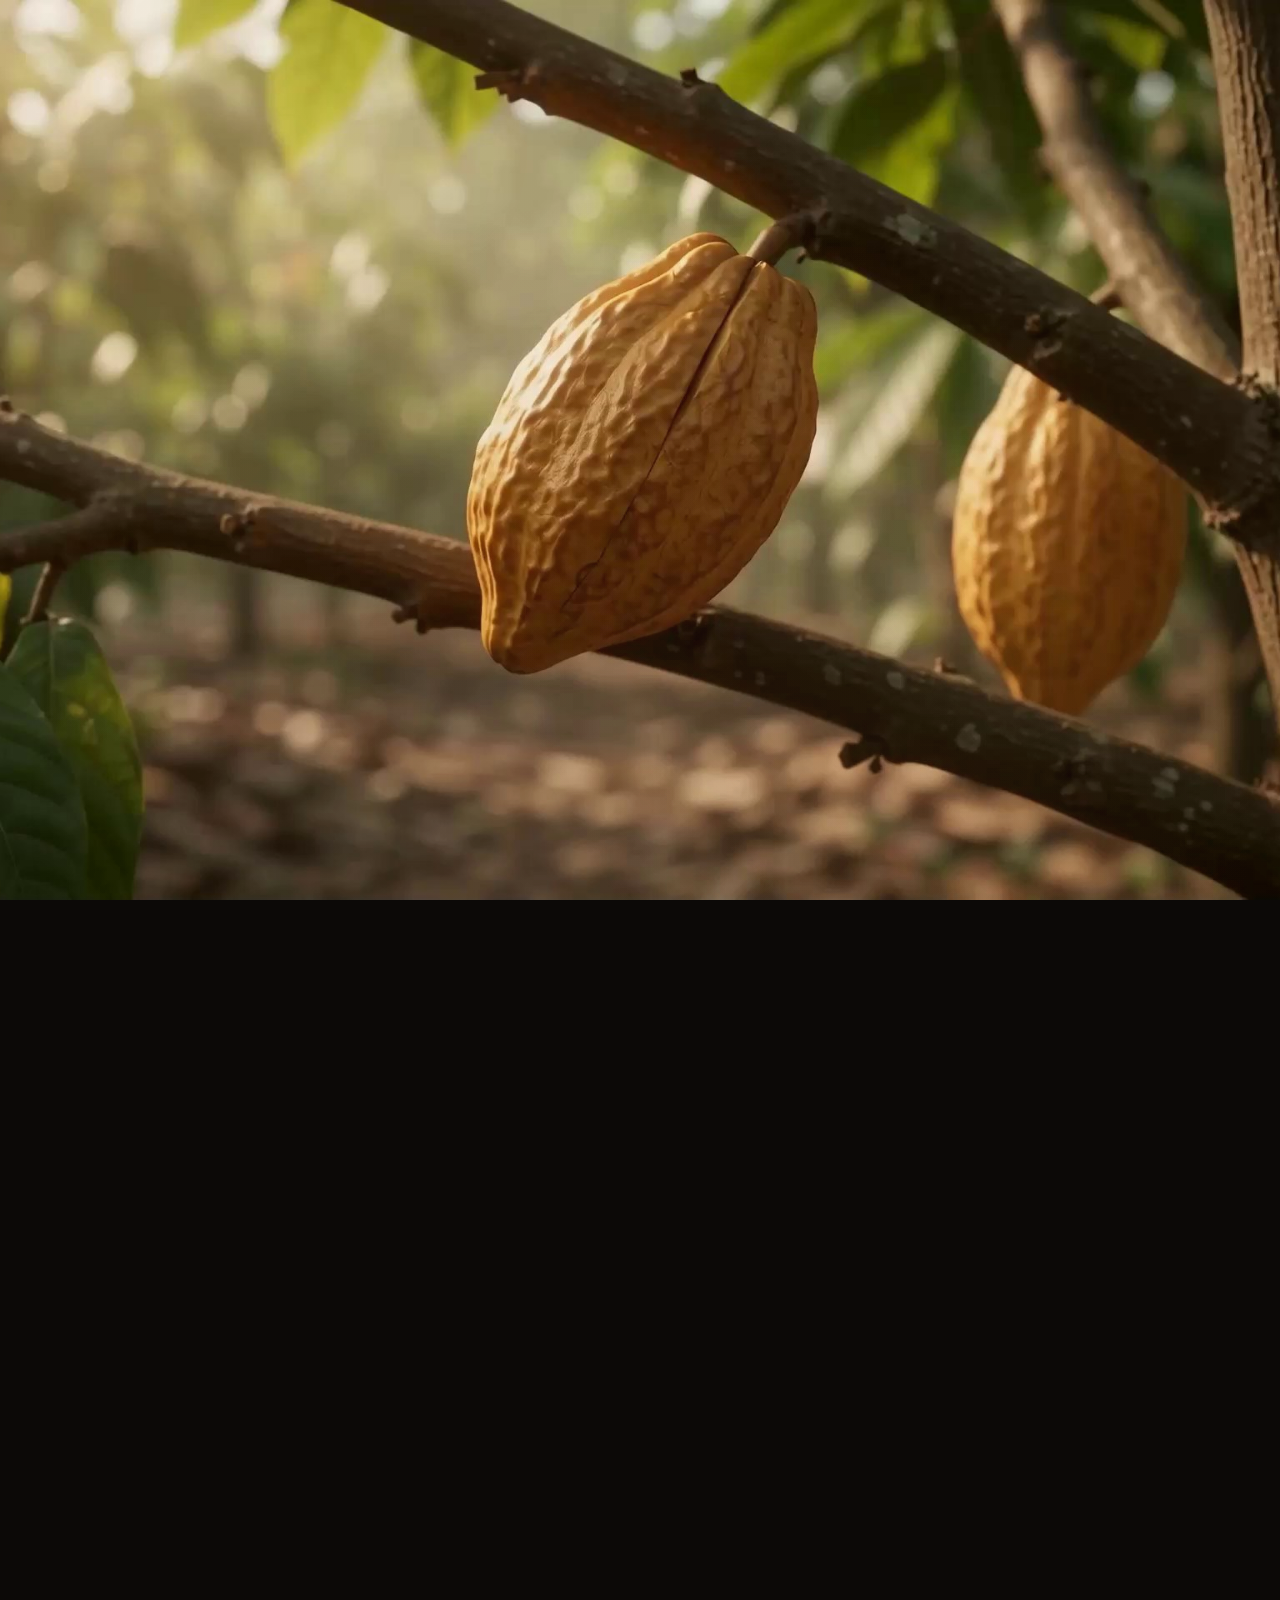
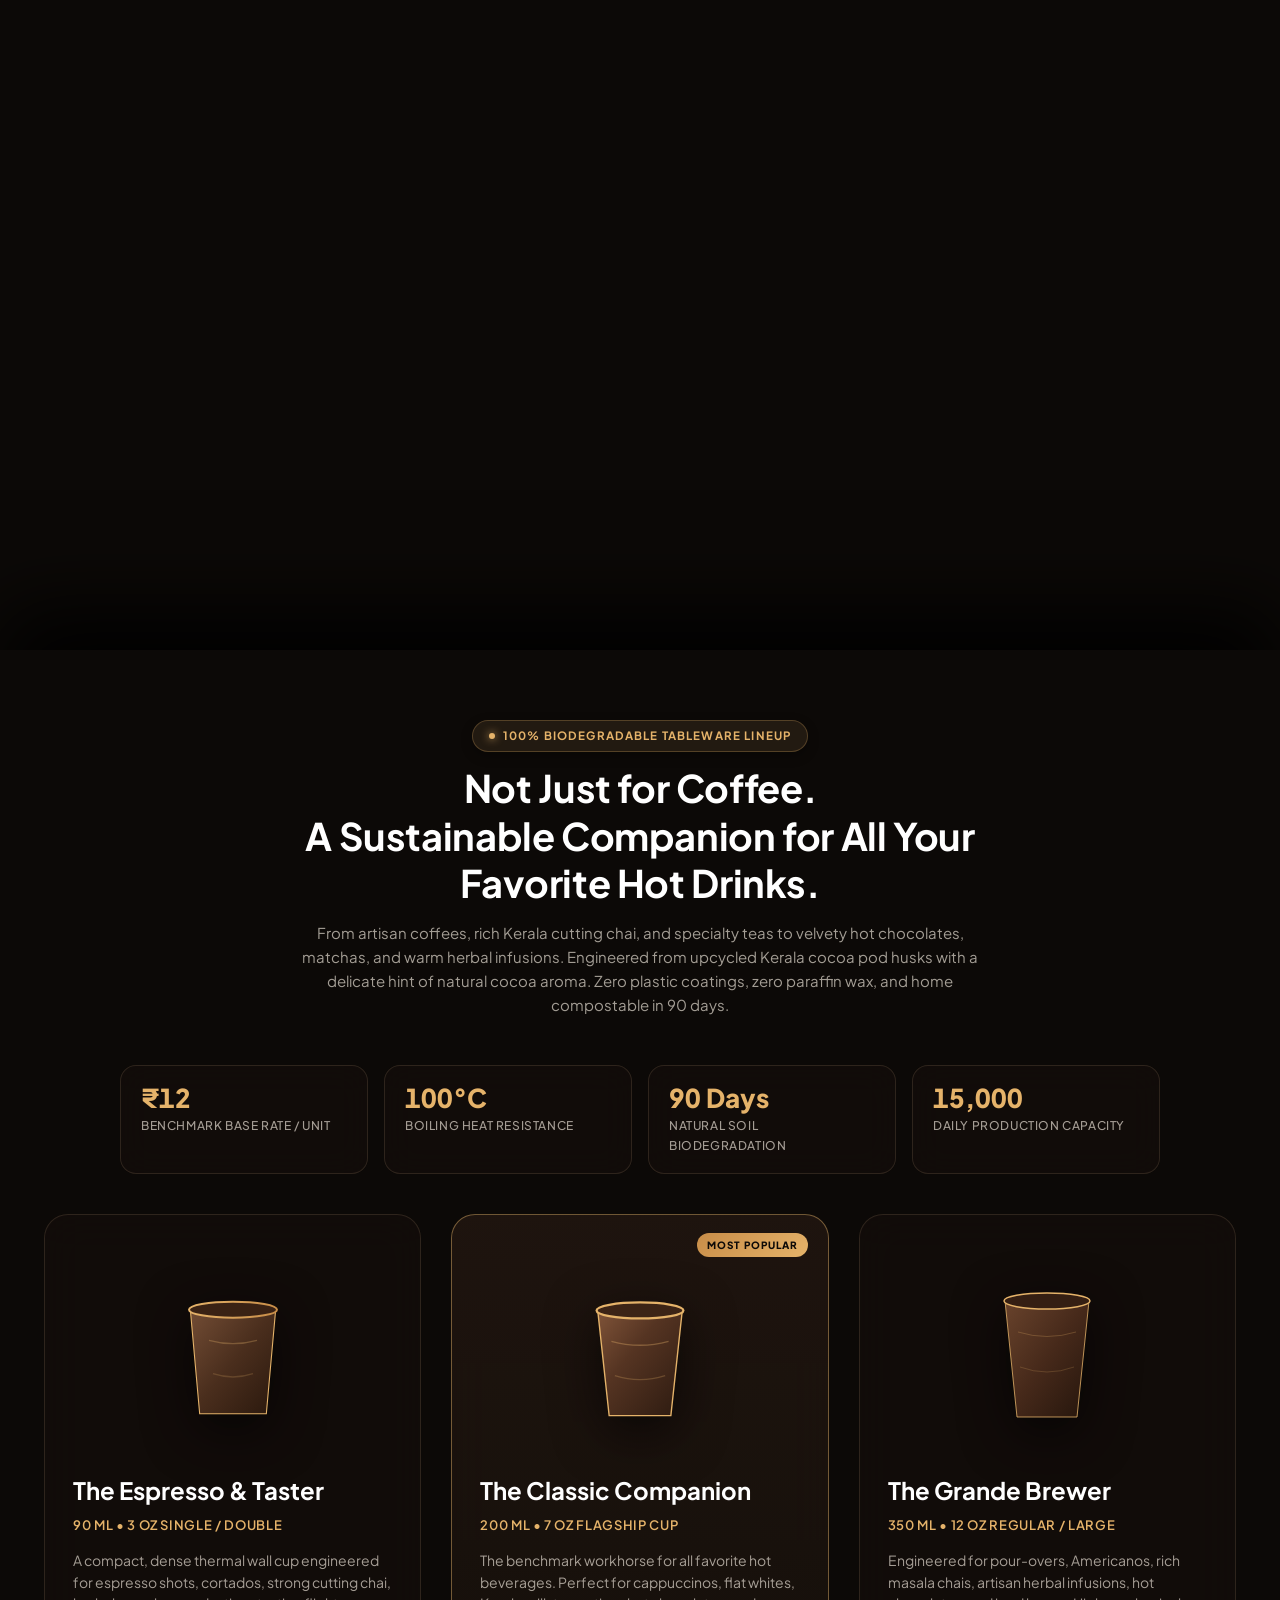
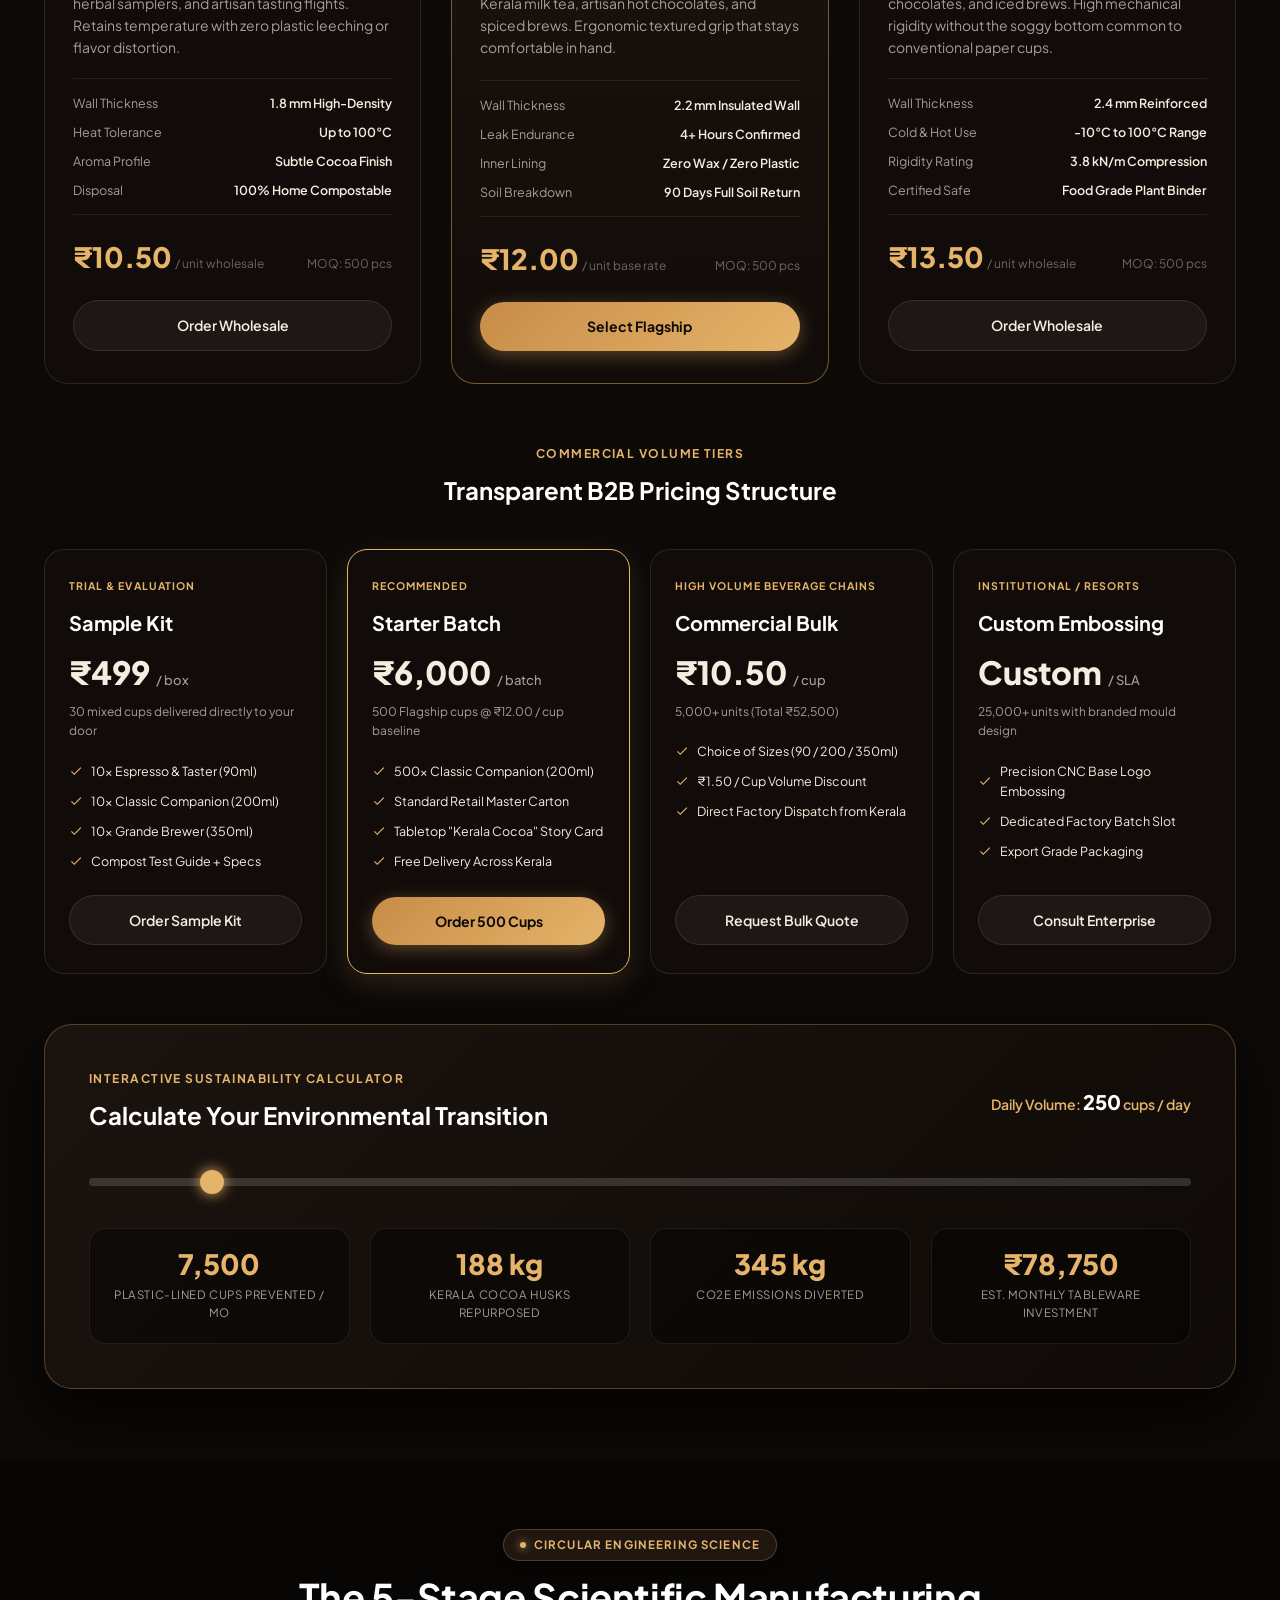
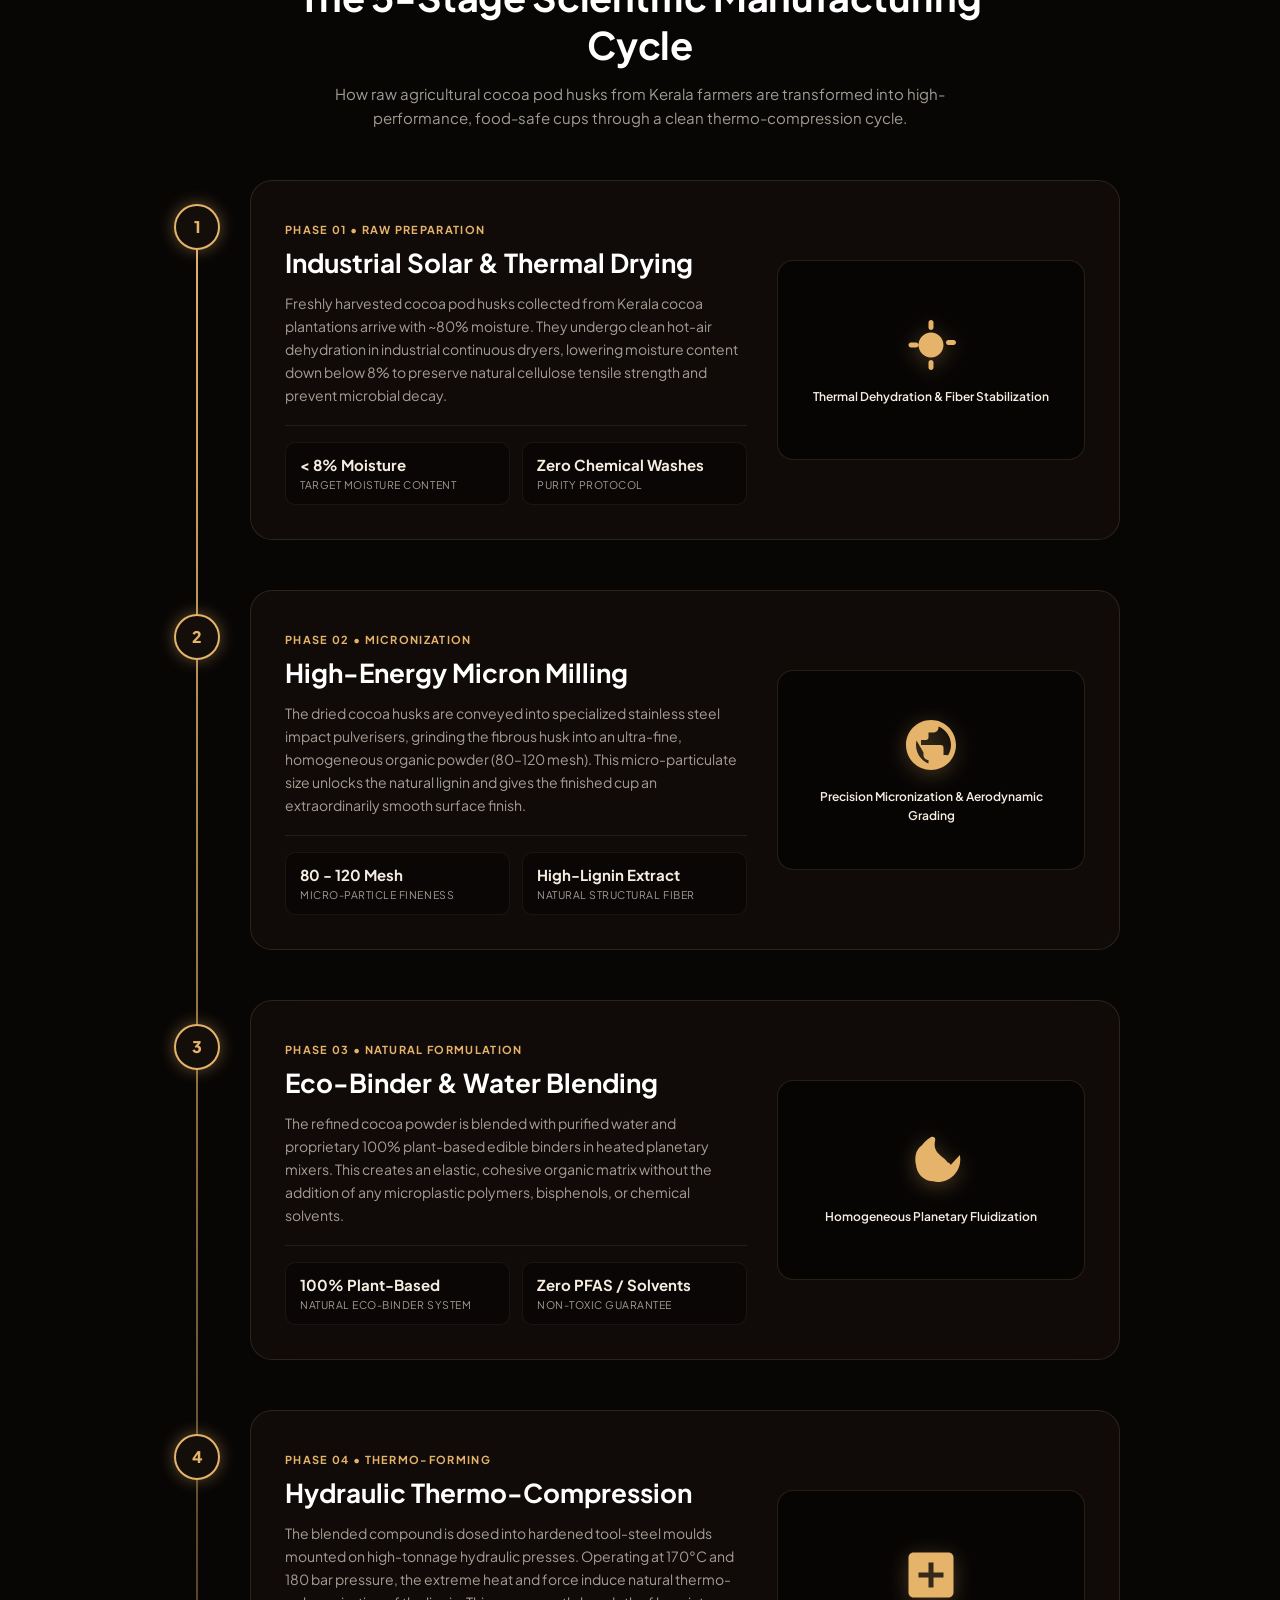
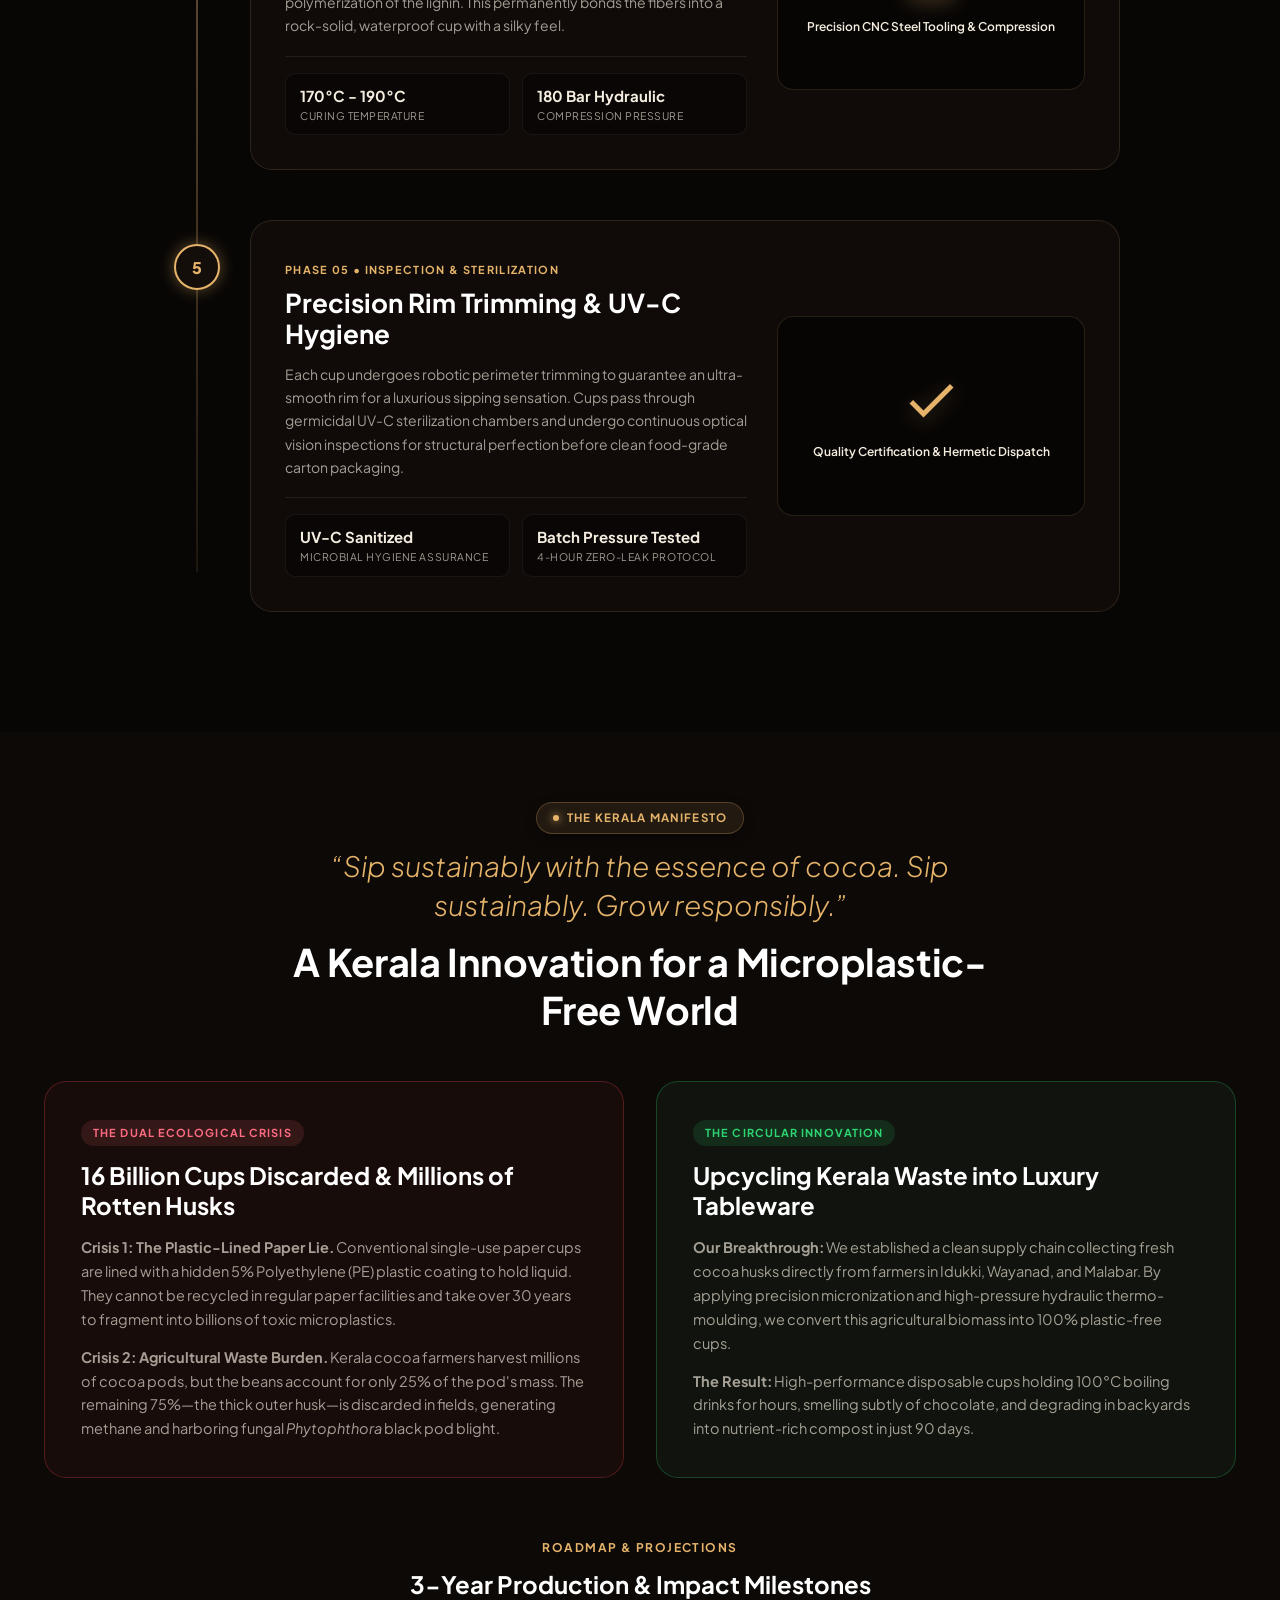
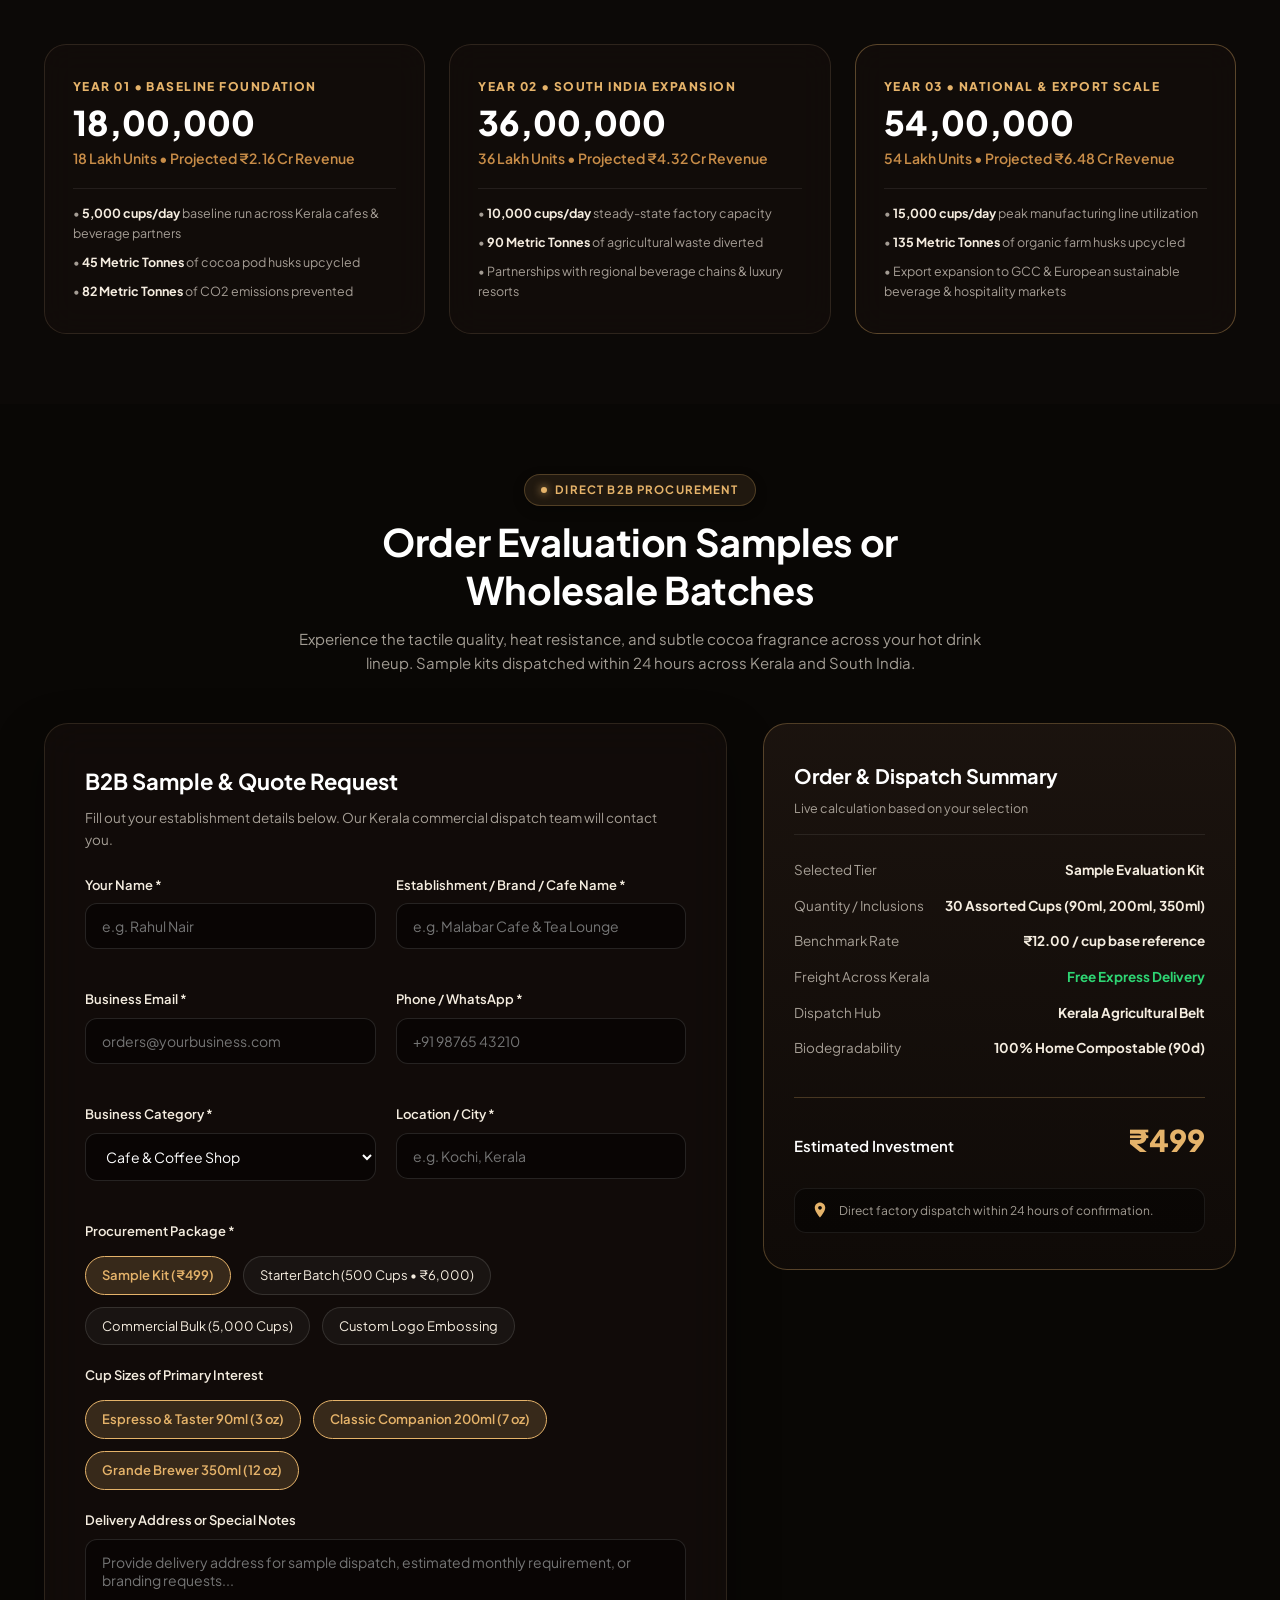
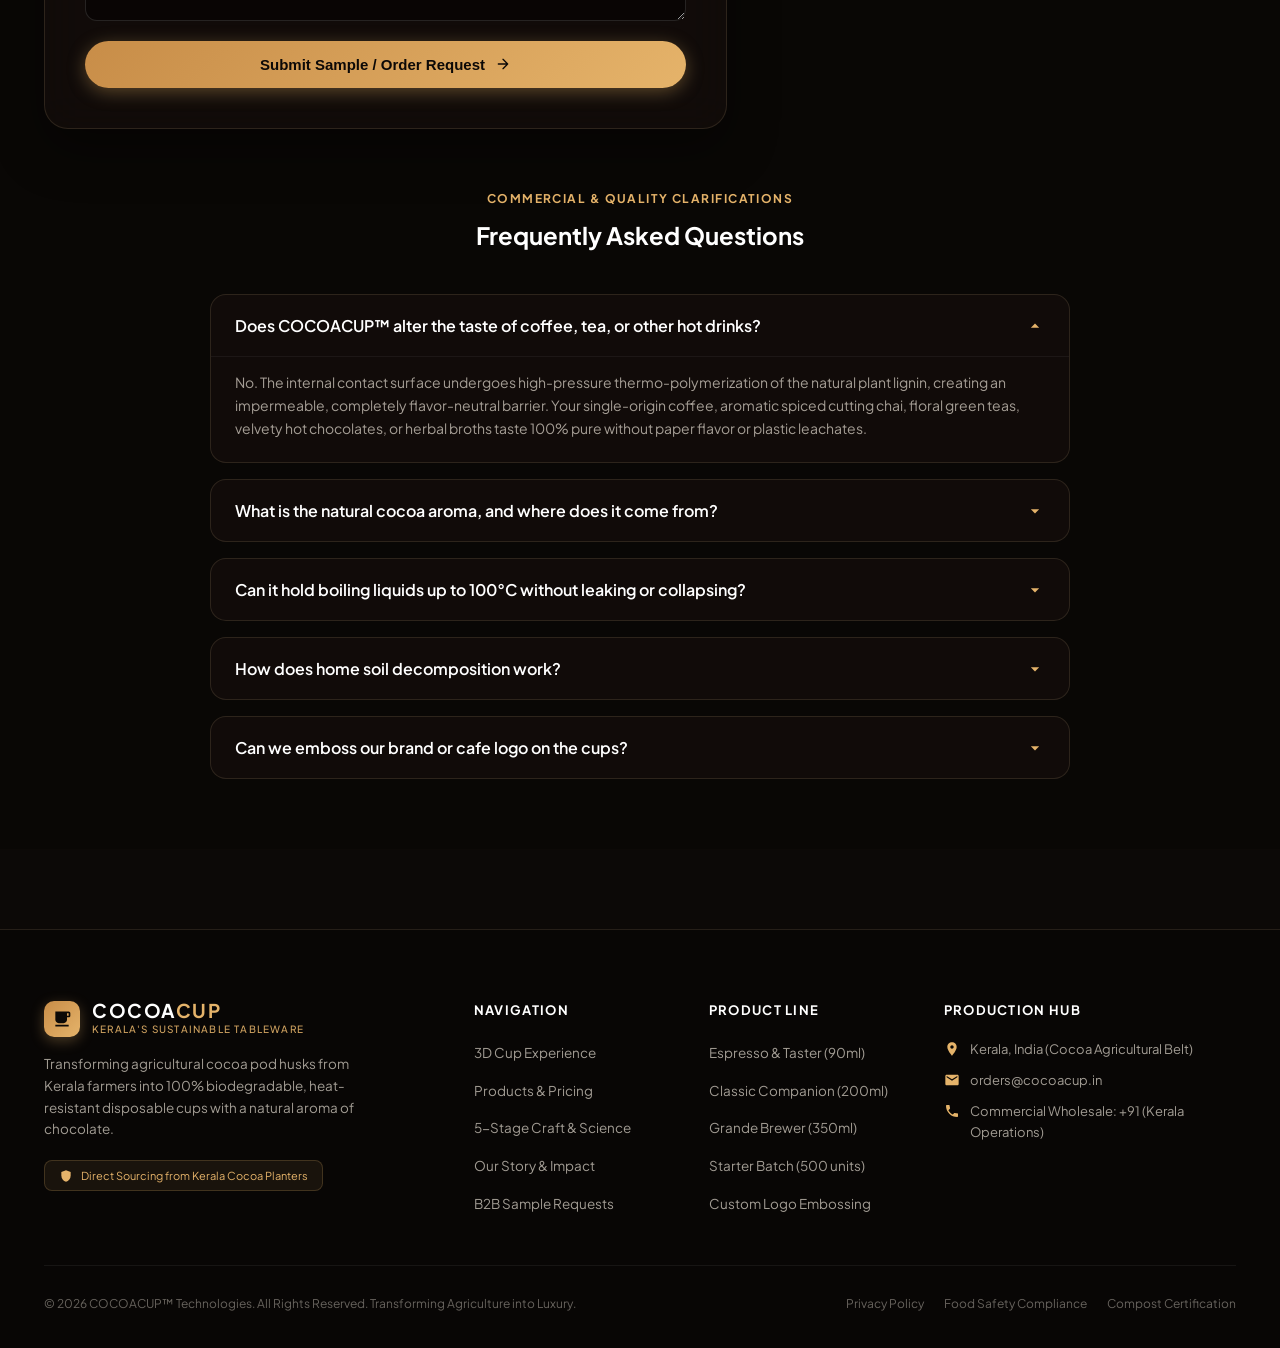
==== commit 0a15ab32: "Remove fullscreen button and gateway completely for clean edge-to-edge UI" ====
--- a/index.html
+++ b/index.html
@@ -26,11 +26,11 @@
       padding: 0;
     }
 
-    /* Minimalist Instant Loading Curtain & Cinema Gateway */
+    /* Minimalist Instant Loading Curtain */
     #loading-curtain {
       position: fixed;
       inset: 0;
-      background: #0c0907;
+      background: var(--bg-dark);
       z-index: 250;
       display: flex;
       flex-direction: column;
@@ -38,11 +38,6 @@
       justify-content: center;
       transition: opacity 0.6s cubic-bezier(0.16, 1, 0.3, 1), visibility 0.6s ease;
       user-select: none;
-      cursor: default;
-    }
-
-    #loading-curtain.ready-for-desktop-entry {
-      cursor: pointer;
     }
 
     #loading-curtain.loaded {
@@ -51,28 +46,17 @@
       pointer-events: none;
     }
 
-    .curtain-center-box {
-      display: flex;
-      flex-direction: column;
-      align-items: center;
-      justify-content: center;
-      text-align: center;
-      padding: 24px;
-      max-width: 90vw;
-    }
-
     .loader-emblem {
       position: relative;
-      width: 64px;
-      height: 64px;
-      margin-bottom: 20px;
+      width: 60px;
+      height: 60px;
     }
 
     .loader-ring {
       width: 100%;
       height: 100%;
       border-radius: 50%;
-      border: 2px solid rgba(229, 179, 106, 0.18);
+      border: 2px solid rgba(229, 179, 106, 0.15);
       border-top-color: var(--accent-gold);
       animation: spin 1.2s cubic-bezier(0.4, 0, 0.2, 1) infinite;
     }
@@ -91,90 +75,9 @@
     }
 
     .loader-cup-icon svg {
-      width: 26px;
-      height: 26px;
+      width: 24px;
+      height: 24px;
       fill: currentColor;
-    }
-
-    /* Desktop Cinema Splash Prompt */
-    .desktop-splash-prompt {
-      display: none;
-      flex-direction: column;
-      align-items: center;
-      opacity: 0;
-      transform: translateY(12px);
-      transition: opacity 0.5s ease, transform 0.5s ease;
-    }
-
-    body.is-desktop-device #loading-curtain.ready-for-desktop-entry .desktop-splash-prompt {
-      display: flex;
-      opacity: 1;
-      transform: translateY(0);
-    }
-
-    .splash-brand-title {
-      font-size: 24px;
-      font-weight: 800;
-      letter-spacing: 0.18em;
-      color: #f5ede3;
-      margin: 0;
-      text-transform: uppercase;
-    }
-
-    .splash-brand-title .gold-txt {
-      color: var(--accent-gold);
-    }
-
-    .splash-brand-sub {
-      font-size: 12px;
-      font-weight: 500;
-      letter-spacing: 0.14em;
-      color: rgba(245, 237, 227, 0.6);
-      margin: 6px 0 24px;
-      text-transform: uppercase;
-    }
-
-    .splash-enter-btn {
-      display: inline-flex;
-      align-items: center;
-      gap: 10px;
-      background: linear-gradient(135deg, #e5b36a 0%, #c88d48 100%);
-      color: #0c0907;
-      font-size: 13px;
-      font-weight: 800;
-      letter-spacing: 0.12em;
-      text-transform: uppercase;
-      padding: 13px 30px;
-      border-radius: 999px;
-      border: 1px solid rgba(229, 179, 106, 0.85);
-      cursor: pointer;
-      box-shadow: 0 0 32px rgba(229, 179, 106, 0.45);
-      animation: pulseGlow 2.2s infinite ease-in-out;
-      transition: all 0.3s cubic-bezier(0.16, 1, 0.3, 1);
-    }
-
-    @keyframes pulseGlow {
-      0%, 100% { box-shadow: 0 0 24px rgba(229, 179, 106, 0.35); transform: scale(1); }
-      50% { box-shadow: 0 0 46px rgba(229, 179, 106, 0.75); transform: scale(1.04); }
-    }
-
-    .splash-enter-btn:hover {
-      transform: scale(1.07);
-      box-shadow: 0 0 55px rgba(229, 179, 106, 0.9);
-    }
-
-    .splash-enter-btn svg {
-      width: 17px;
-      height: 17px;
-      stroke: currentColor;
-    }
-
-    .splash-click-anywhere {
-      margin-top: 14px;
-      font-size: 11px;
-      letter-spacing: 0.08em;
-      color: rgba(245, 237, 227, 0.45);
-      text-transform: uppercase;
     }
 
     /* Hero Section (Sticky 250vh Scrollytelling Stage for Butter-Smooth Manual Scrubbing & Cinematic Intro) */
@@ -270,58 +173,6 @@
       }
     }
 
-    /* Desktop Luxury Floating Fullscreen Trigger */
-    #desktop-fullscreen-badge {
-      position: absolute;
-      top: 24px;
-      right: 28px;
-      z-index: 120;
-      display: none;
-    }
-
-    body.is-desktop-device #desktop-fullscreen-badge {
-      display: block;
-    }
-
-    #hero-fullscreen-btn {
-      display: inline-flex;
-      align-items: center;
-      gap: 8px;
-      background: rgba(18, 14, 11, 0.78);
-      border: 1px solid rgba(229, 179, 106, 0.45);
-      color: var(--accent-gold);
-      padding: 9px 18px;
-      border-radius: 999px;
-      font-size: 11px;
-      font-weight: 700;
-      letter-spacing: 0.1em;
-      text-transform: uppercase;
-      cursor: pointer;
-      backdrop-filter: blur(16px);
-      transition: all 0.3s cubic-bezier(0.16, 1, 0.3, 1);
-      box-shadow: 0 4px 20px rgba(0, 0, 0, 0.5);
-    }
-
-    #hero-fullscreen-btn:hover {
-      background: var(--accent-gold);
-      color: #0c0907;
-      border-color: var(--accent-gold);
-      transform: translateY(-2px) scale(1.04);
-      box-shadow: 0 8px 28px rgba(229, 179, 106, 0.4);
-    }
-
-    #hero-fullscreen-btn svg {
-      width: 15px;
-      height: 15px;
-      stroke: currentColor;
-    }
-
-    @media (max-width: 768px) {
-      #desktop-fullscreen-badge {
-        display: none !important;
-      }
-    }
-
     /* Content Wrapper Flowing Directly Underneath */
     .page-content-wrapper {
       position: relative;
@@ -334,27 +185,14 @@
 </head>
 <body>
 
-  <!-- Minimal Instant Loading Curtain & Cinema Gateway -->
+  <!-- Minimal Instant Loading Curtain -->
   <div id="loading-curtain">
-    <div class="curtain-center-box">
-      <div class="loader-emblem">
-        <div class="loader-ring"></div>
-        <div class="loader-cup-icon">
-          <svg viewBox="0 0 24 24">
-            <path d="M20 3H4v10c0 2.21 1.79 4 4 4h6c2.21 0 4-1.79 4-4v-3h2c1.1 0 2-.9 2-2V5c0-1.1-.9-2-2-2zm0 5h-2V5h2v3zM4 19h16v2H4z"/>
-          </svg>
-        </div>
-      </div>
-      <div id="desktop-splash-prompt" class="desktop-splash-prompt">
-        <h2 class="splash-brand-title">COCOA<span class="gold-txt">CUP</span></h2>
-        <p class="splash-brand-sub">Kerala's Sustainable Tableware</p>
-        <button id="splash-enter-btn" class="splash-enter-btn" type="button">
-          <svg viewBox="0 0 24 24" fill="none" stroke="currentColor" stroke-width="2.2" stroke-linecap="round" stroke-linejoin="round">
-            <path d="M8 3H5a2 2 0 0 0-2 2v3m18 0V5a2 2 0 0 0-2-2h-3m0 18h3a2 2 0 0 0 2-2v-3M3 16v3a2 2 0 0 0 2 2h3"></path>
-          </svg>
-          <span>ENTER FULLSCREEN</span>
-        </button>
-        <span class="splash-click-anywhere">Click anywhere or press Space to enter</span>
+    <div class="loader-emblem">
+      <div class="loader-ring"></div>
+      <div class="loader-cup-icon">
+        <svg viewBox="0 0 24 24">
+          <path d="M20 3H4v10c0 2.21 1.79 4 4 4h6c2.21 0 4-1.79 4-4v-3h2c1.1 0 2-.9 2-2V5c0-1.1-.9-2-2-2zm0 5h-2V5h2v3zM4 19h16v2H4z"/>
+        </svg>
       </div>
     </div>
   </div>
@@ -415,19 +253,6 @@
     <div id="stage-container" title="Click or Space to Pause/Resume Rotation • Scroll down for details">
       <div id="canvas-wrapper">
         <canvas id="frameCanvas" class="enhanced-quality"></canvas>
-      </div>
-
-      <!-- Desktop Luxury Fullscreen Trigger (Exit Fullscreen button on laptop) -->
-      <div id="desktop-fullscreen-badge">
-        <button id="hero-fullscreen-btn" title="Exit Fullscreen Mode (Press F or Esc)">
-          <svg viewBox="0 0 24 24" fill="none" stroke="currentColor" stroke-width="2.2" stroke-linecap="round" stroke-linejoin="round">
-            <polyline points="4 14 10 14 10 20"></polyline>
-            <polyline points="20 10 14 10 14 4"></polyline>
-            <line x1="14" y1="10" x2="21" y2="3"></line>
-            <line x1="3" y1="21" x2="10" y2="14"></line>
-          </svg>
-          <span id="fullscreen-btn-text">Exit Fullscreen ⛶</span>
-        </button>
       </div>
 
       <!-- Smartphone Touch Hint (Auto-hides on scroll) -->
@@ -1453,49 +1278,14 @@
         await Promise.all(workers);
       }
 
-      function isCurrentlyFullscreen() {
-        return !!(
-          document.fullscreenElement ||
-          document.webkitFullscreenElement ||
-          document.mozFullScreenElement ||
-          document.msFullscreenElement ||
-          (window.innerHeight >= screen.height - 8 && window.innerWidth >= screen.width - 8)
-        );
-      }
-
-      function enterFullscreenAndDissolveCurtain() {
-        if (!isCurrentlyFullscreen()) {
-          const el = document.documentElement;
-          const rfs = el.requestFullscreen || el.webkitRequestFullscreen || el.mozRequestFullScreen || el.msRequestFullscreen;
-          if (rfs) {
-            rfs.call(el).catch(() => {});
-          }
-        }
-        if (loadingCurtain) {
-          loadingCurtain.classList.add('loaded');
-          loadingCurtain.classList.remove('ready-for-desktop-entry');
-        }
-      }
-
       async function startLoadingEngine() {
-        // ⚡ INSTANT PAGE LOAD: Immediately load Frame 1
+        // ⚡ INSTANT PAGE LOAD: Immediately load Frame 1 and fade out the curtain (< 0.2s)!
         await preloadFrame(1);
         renderFrame(0);
         state.isReady = true;
         onWindowScroll();
-
-        // Device logic:
-        // Mobile phones: dissolve curtain immediately (<0.3s) without gate
-        // Desktop: If already in fullscreen (e.g. shortcut / BAT), dissolve immediately.
-        // Otherwise, show the glowing "ENTER FULLSCREEN" button so first click initiates fullscreen.
-        if (isMobileDevice || isCurrentlyFullscreen()) {
-          if (loadingCurtain) {
-            loadingCurtain.classList.add('loaded');
-          }
-        } else {
-          if (loadingCurtain) {
-            loadingCurtain.classList.add('ready-for-desktop-entry');
-          }
+        if (loadingCurtain) {
+          loadingCurtain.classList.add('loaded');
         }
 
         // Stage 1: Fast background keyframe skeleton (every 5th frame = 48 frames, only ~7.5MB)
@@ -1516,29 +1306,6 @@
       }
 
       startLoadingEngine();
-
-      if (loadingCurtain) {
-        loadingCurtain.addEventListener('click', () => {
-          enterFullscreenAndDissolveCurtain();
-        });
-      }
-
-      const splashEnterBtn = document.getElementById('splash-enter-btn');
-      if (splashEnterBtn) {
-        splashEnterBtn.addEventListener('click', (e) => {
-          e.stopPropagation();
-          enterFullscreenAndDissolveCurtain();
-        });
-      }
-
-      window.addEventListener('keydown', (e) => {
-        if (loadingCurtain && !loadingCurtain.classList.contains('loaded')) {
-          if (e.code === 'Space' || e.code === 'Enter' || e.code === 'KeyF') {
-            e.preventDefault();
-            enterFullscreenAndDissolveCurtain();
-          }
-        }
-      });
 
       // Intelligent Nearest-Frame Resolution (Never stops, never flashes, never falls back to frame 1)
       function getBestLoadedImage(targetIdx) {
@@ -1777,11 +1544,6 @@
         }, { passive: false });
 
         window.addEventListener('keydown', (e) => {
-          if (e.code === 'KeyF') {
-            toggleFullscreen();
-            return;
-          }
-
           if (!state.introCompleted && !state.isAutoPlayingIntro && !state.isTransitioningToContent) {
             const scrollTop = window.pageYOffset || document.documentElement.scrollTop;
             if (scrollTop <= 60 && (e.code === 'ArrowDown' || e.code === 'PageDown' || e.code === 'Space')) {
@@ -1801,103 +1563,11 @@
         const stageContainer = document.getElementById('stage-container');
         if (stageContainer) {
           stageContainer.addEventListener('click', () => {
-            if (!document.fullscreenElement) {
-              enterFullscreen();
-            }
             if (!state.introCompleted && !state.isAutoPlayingIntro && !state.isTransitioningToContent) {
               playIntroAndAdvance();
             }
           });
         }
-      } else {
-        // Mobile keyboard (if external keyboard attached)
-        window.addEventListener('keydown', (e) => {
-          if (e.code === 'KeyF') {
-            toggleFullscreen();
-          }
-        });
-      }
-
-      // Fullscreen Controller & Immediate Auto-Fullscreen Engine
-      const fsBtn = document.getElementById('hero-fullscreen-btn');
-      const fsText = document.getElementById('fullscreen-btn-text');
-
-      function enterFullscreen() {
-        const el = document.documentElement;
-        const rfs = el.requestFullscreen || el.webkitRequestFullscreen || el.mozRequestFullScreen || el.msRequestFullscreen;
-        if (rfs) {
-          rfs.call(el).catch(() => {});
-        }
-      }
-
-      function exitFullscreen() {
-        const efs = document.exitFullscreen || document.webkitExitFullscreen || document.mozCancelFullScreen || document.msExitFullscreen;
-        if (efs) {
-          efs.call(document).catch(() => {});
-        }
-      }
-
-      function toggleFullscreen() {
-        if (!document.fullscreenElement) {
-          enterFullscreen();
-        } else {
-          exitFullscreen();
-        }
-      }
-
-      function updateFullscreenUI() {
-        if (!fsBtn) return;
-        const isFS = isCurrentlyFullscreen();
-        if (isFS) {
-          fsBtn.innerHTML = `
-            <svg viewBox="0 0 24 24" fill="none" stroke="currentColor" stroke-width="2.2" stroke-linecap="round" stroke-linejoin="round">
-              <polyline points="4 14 10 14 10 20"></polyline>
-              <polyline points="20 10 14 10 14 4"></polyline>
-              <line x1="14" y1="10" x2="21" y2="3"></line>
-              <line x1="3" y1="21" x2="10" y2="14"></line>
-            </svg>
-            <span id="fullscreen-btn-text">Exit Fullscreen ⛶</span>
-          `;
-          fsBtn.setAttribute('title', 'Exit Fullscreen Mode (Press Esc or F)');
-        } else {
-          fsBtn.innerHTML = `
-            <svg viewBox="0 0 24 24" fill="none" stroke="currentColor" stroke-width="2.2" stroke-linecap="round" stroke-linejoin="round">
-              <path d="M8 3H5a2 2 0 0 0-2 2v3m18 0V5a2 2 0 0 0-2-2h-3m0 18h3a2 2 0 0 0 2-2v-3M3 16v3a2 2 0 0 0 2 2h3"></path>
-            </svg>
-            <span id="fullscreen-btn-text">Exit Fullscreen ⛶</span>
-          `;
-          fsBtn.setAttribute('title', 'Fullscreen Mode (Press F)');
-        }
-      }
-
-      document.addEventListener('fullscreenchange', updateFullscreenUI);
-      document.addEventListener('webkitfullscreenchange', updateFullscreenUI);
-      window.addEventListener('resize', () => {
-        if (!isMobileDevice) updateFullscreenUI();
-      }, { passive: true });
-
-      if (fsBtn) {
-        fsBtn.addEventListener('click', (e) => {
-          e.stopPropagation();
-          toggleFullscreen();
-        });
-      }
-
-      // First click on stage enters fullscreen if not already in it
-      if (!isMobileDevice) {
-        window.addEventListener('load', () => {
-          if (!isCurrentlyFullscreen()) {
-            enterFullscreen();
-          }
-        });
-
-        ['click', 'pointerdown'].forEach(evt => {
-          window.addEventListener(evt, () => {
-            if (!isCurrentlyFullscreen()) {
-              enterFullscreen();
-            }
-          }, { once: true, passive: true });
-        });
       }
 
       // Mobile Drawer
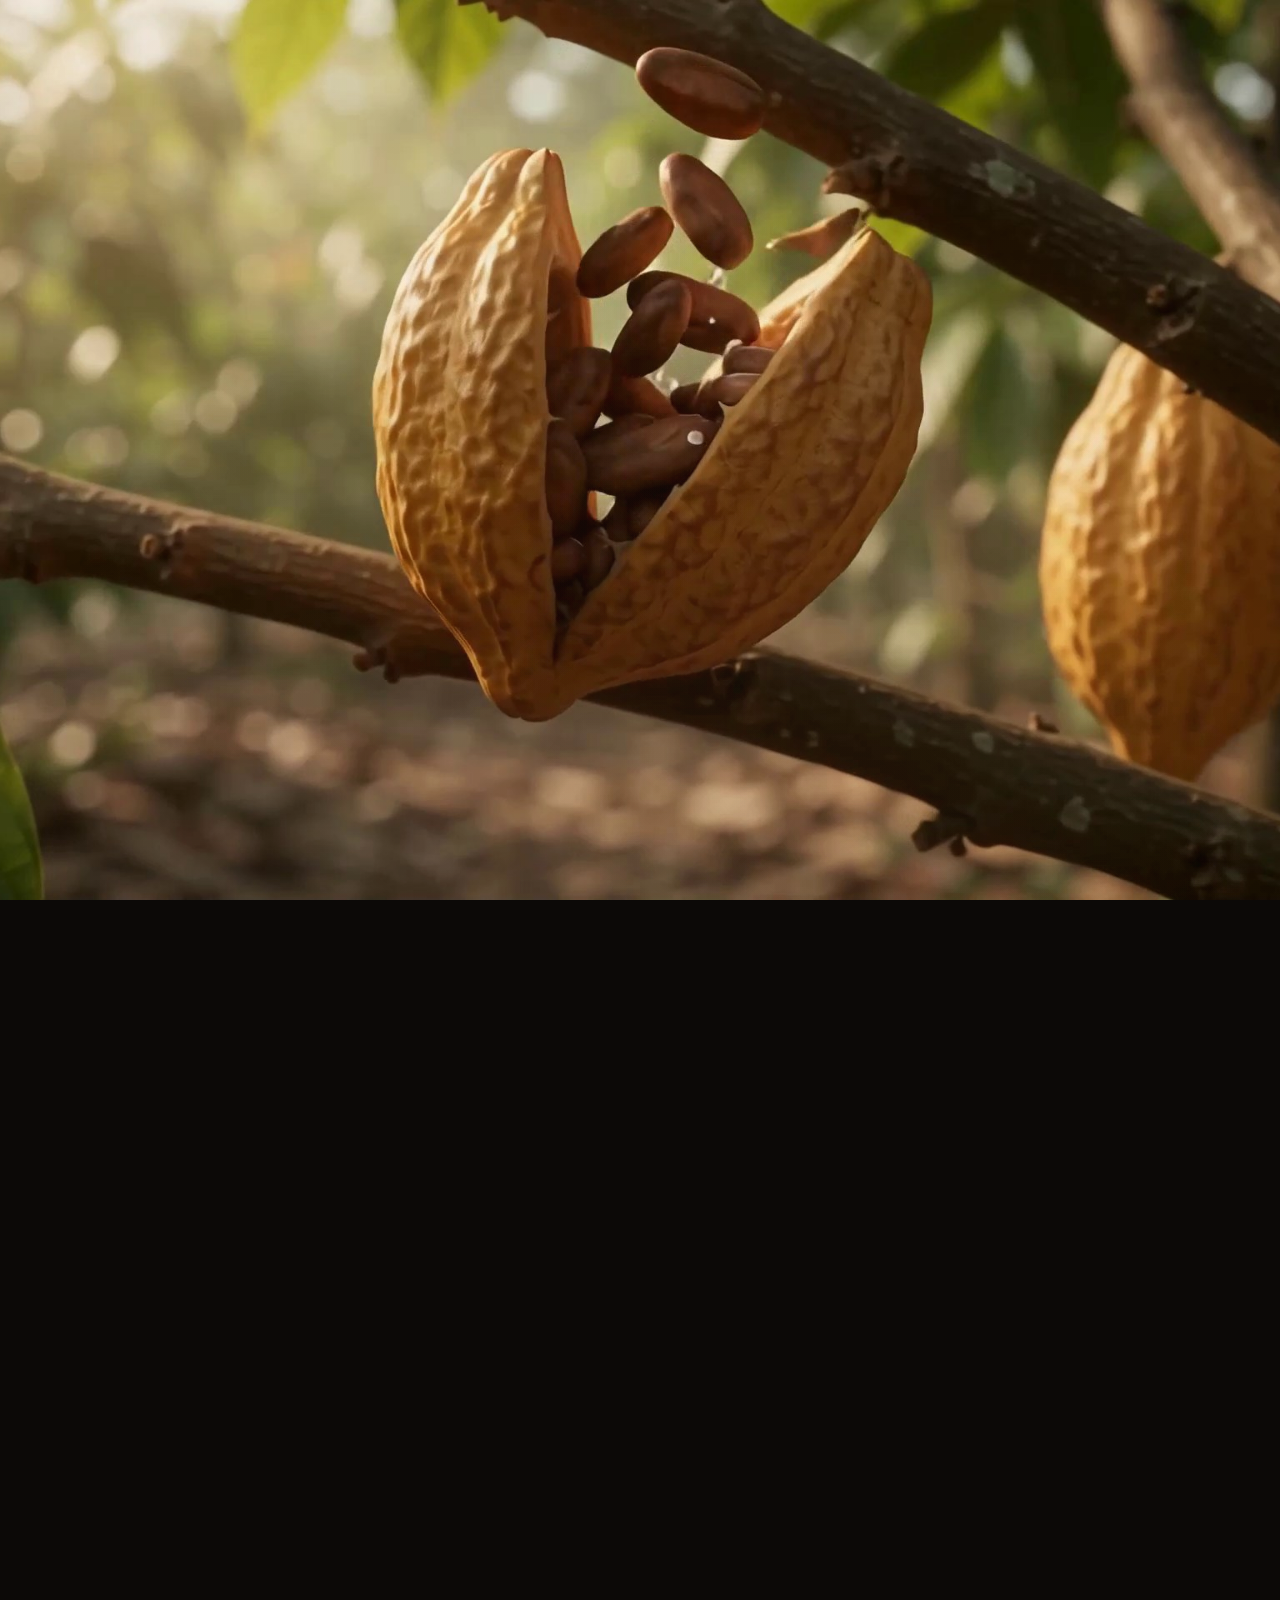
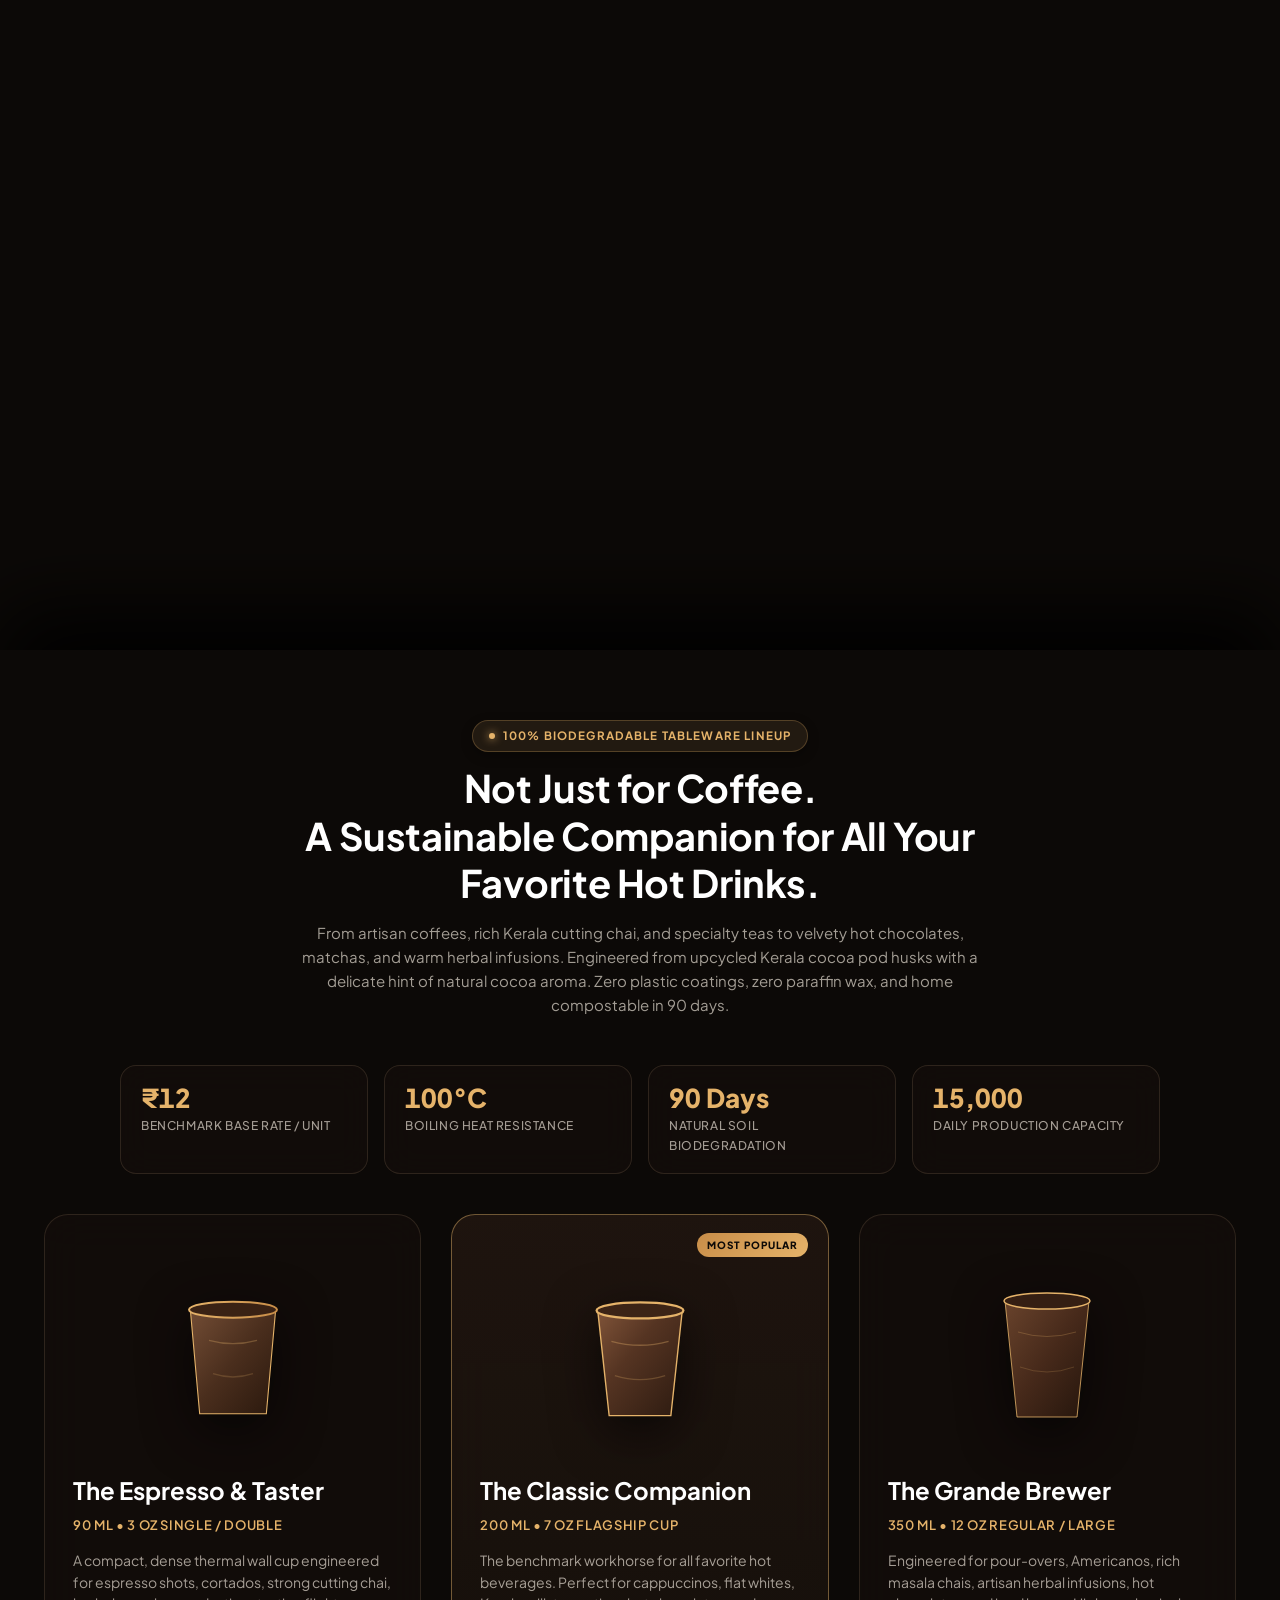
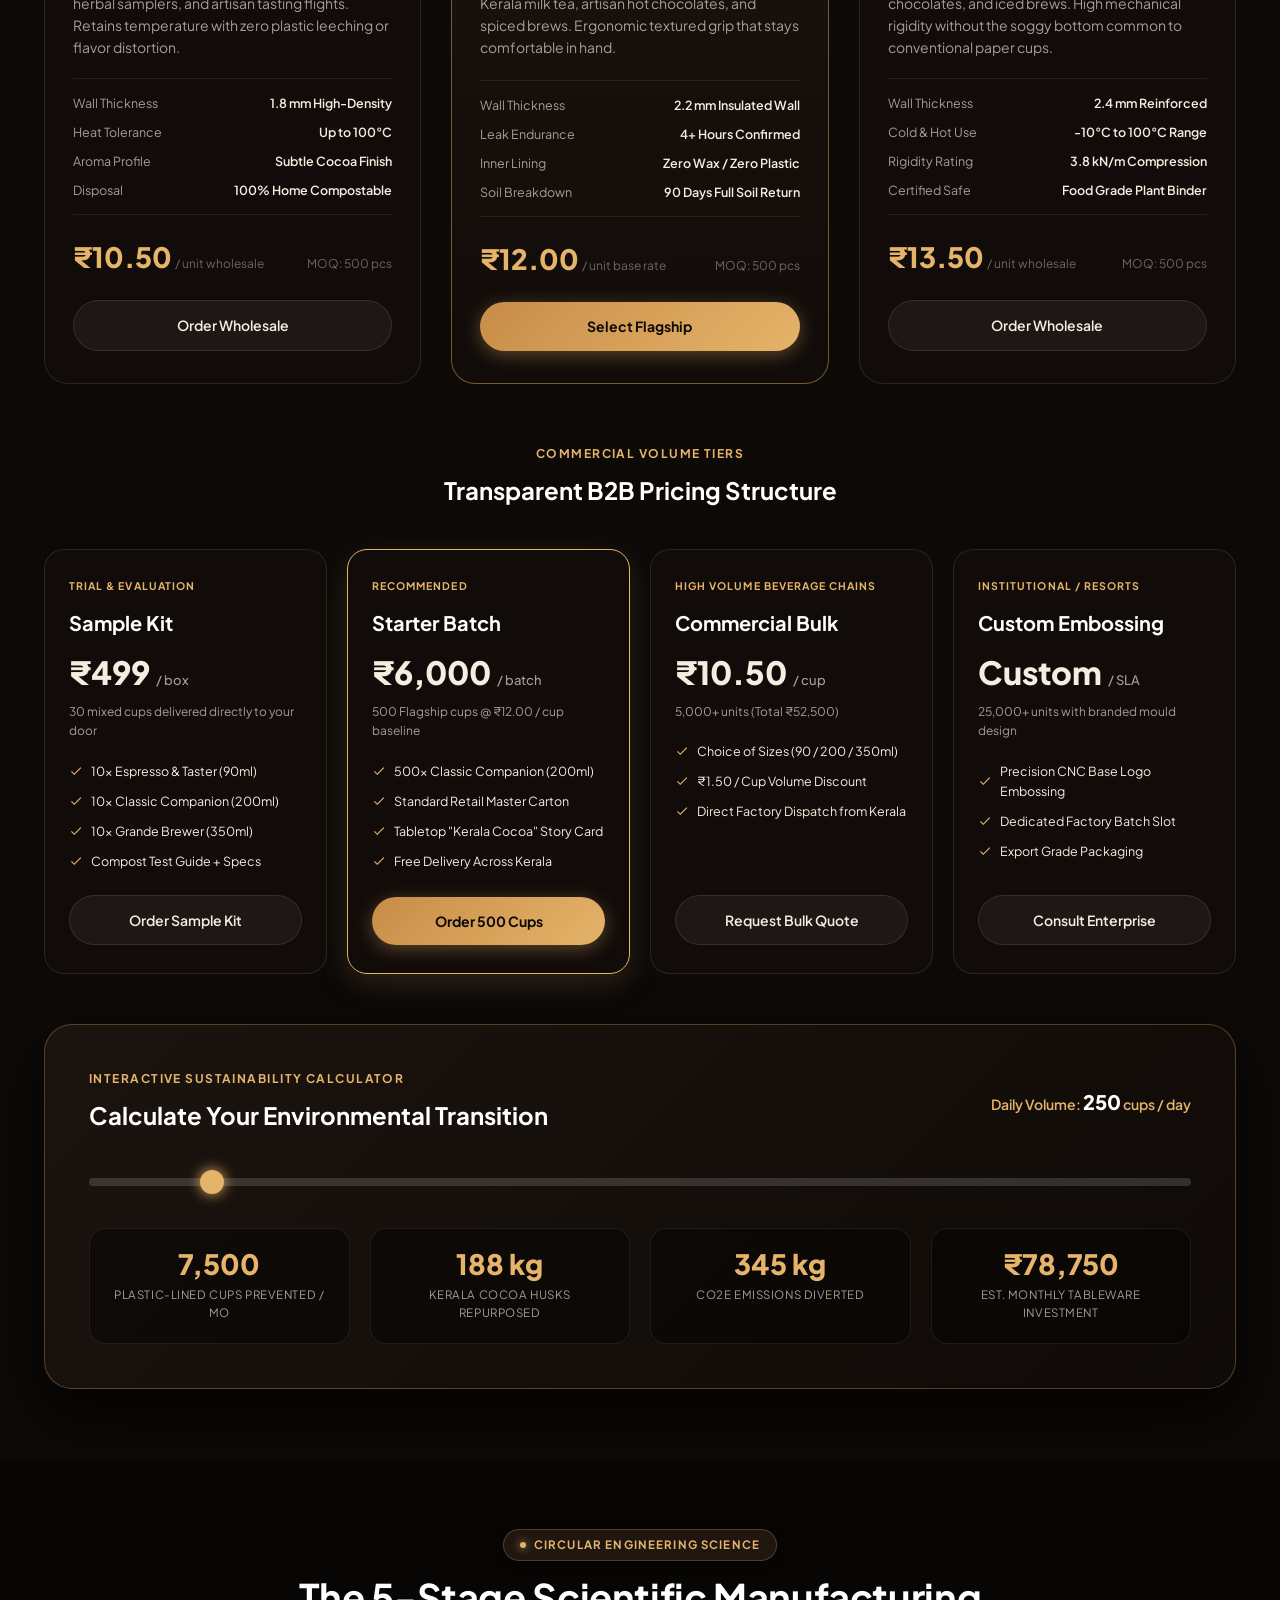
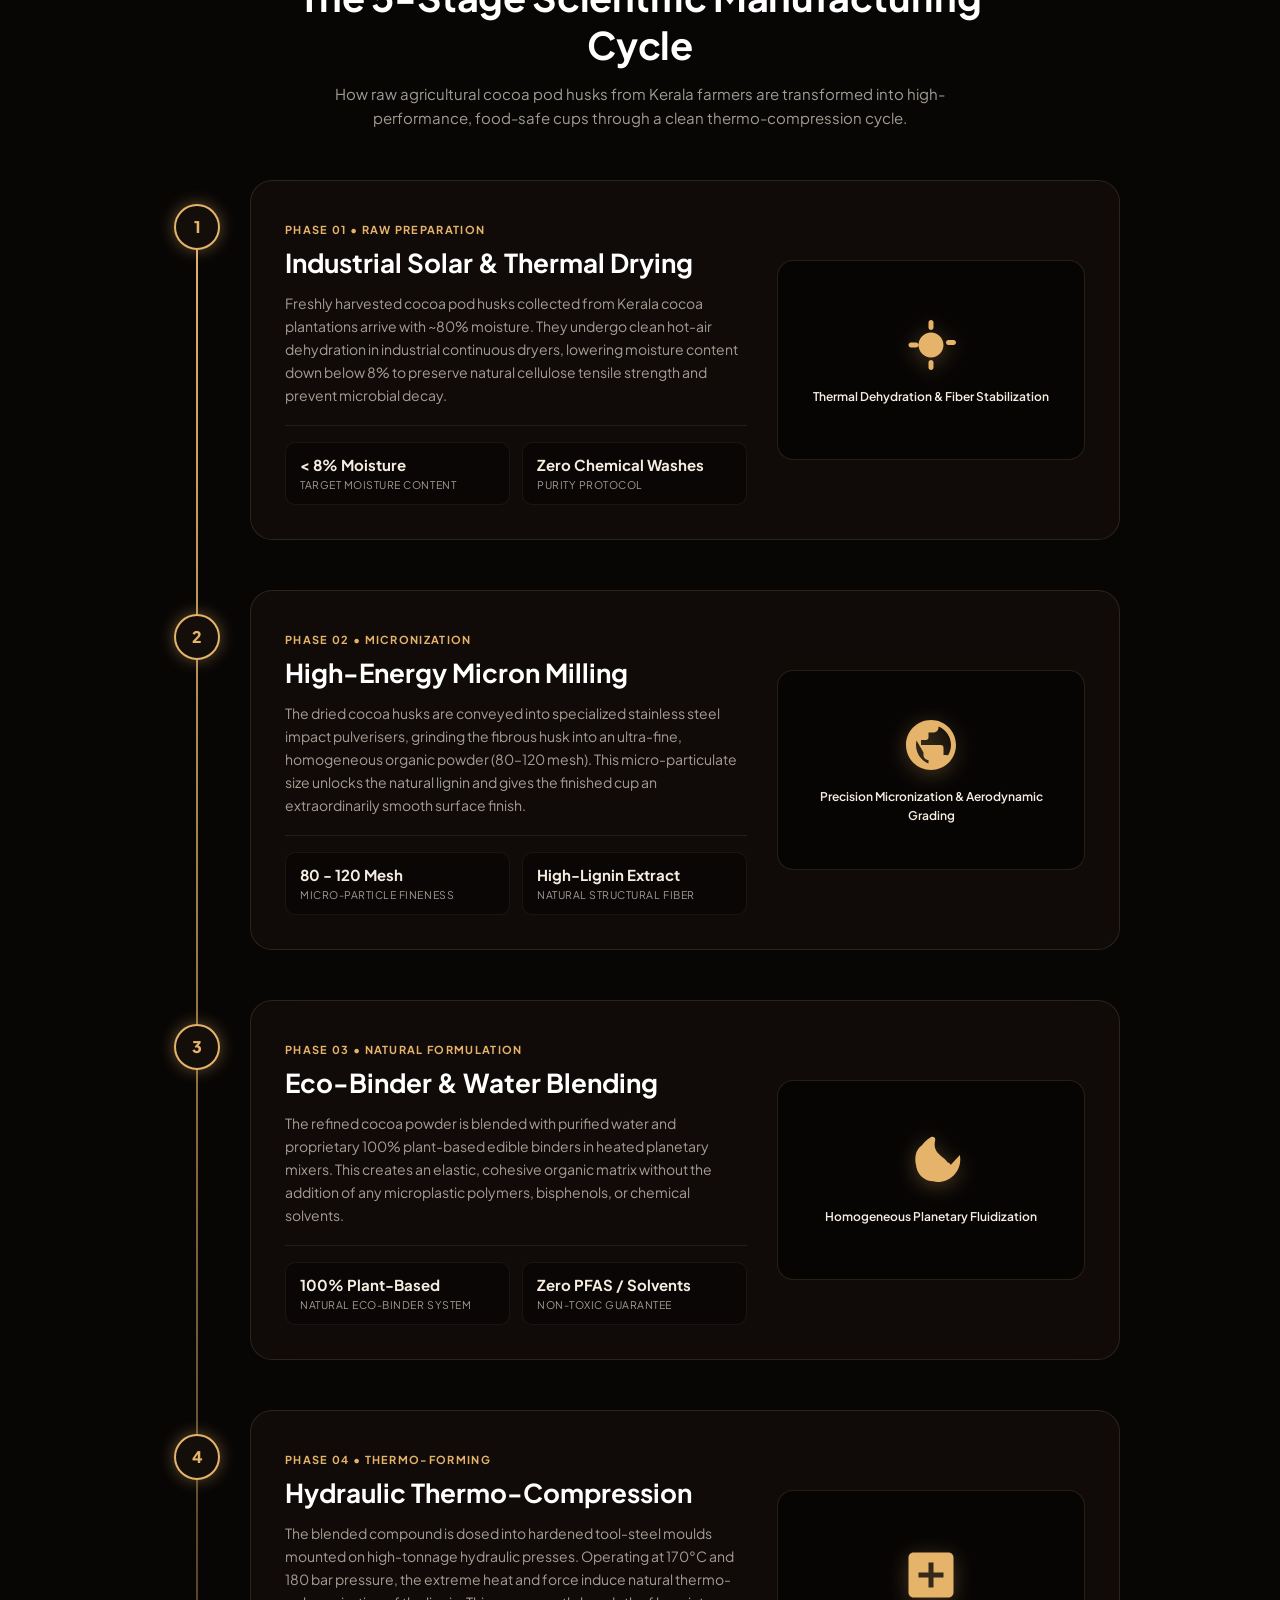
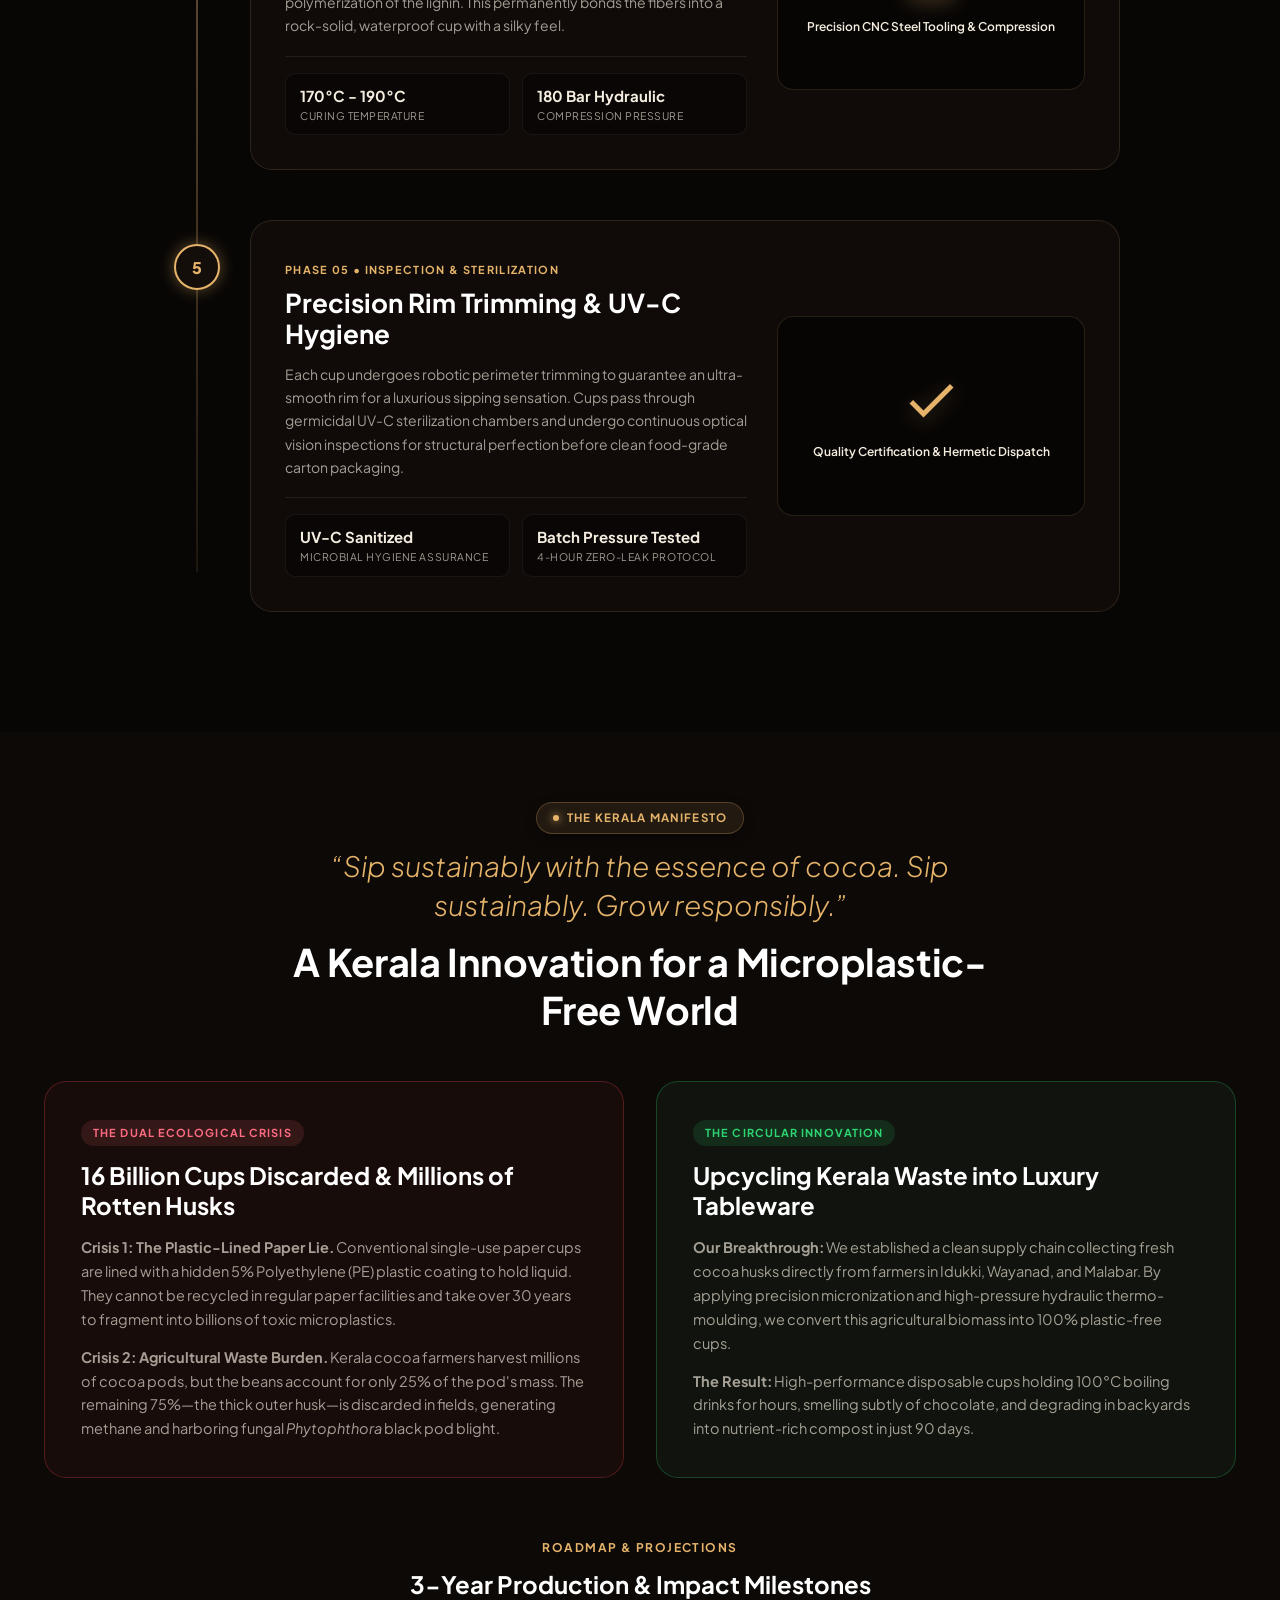
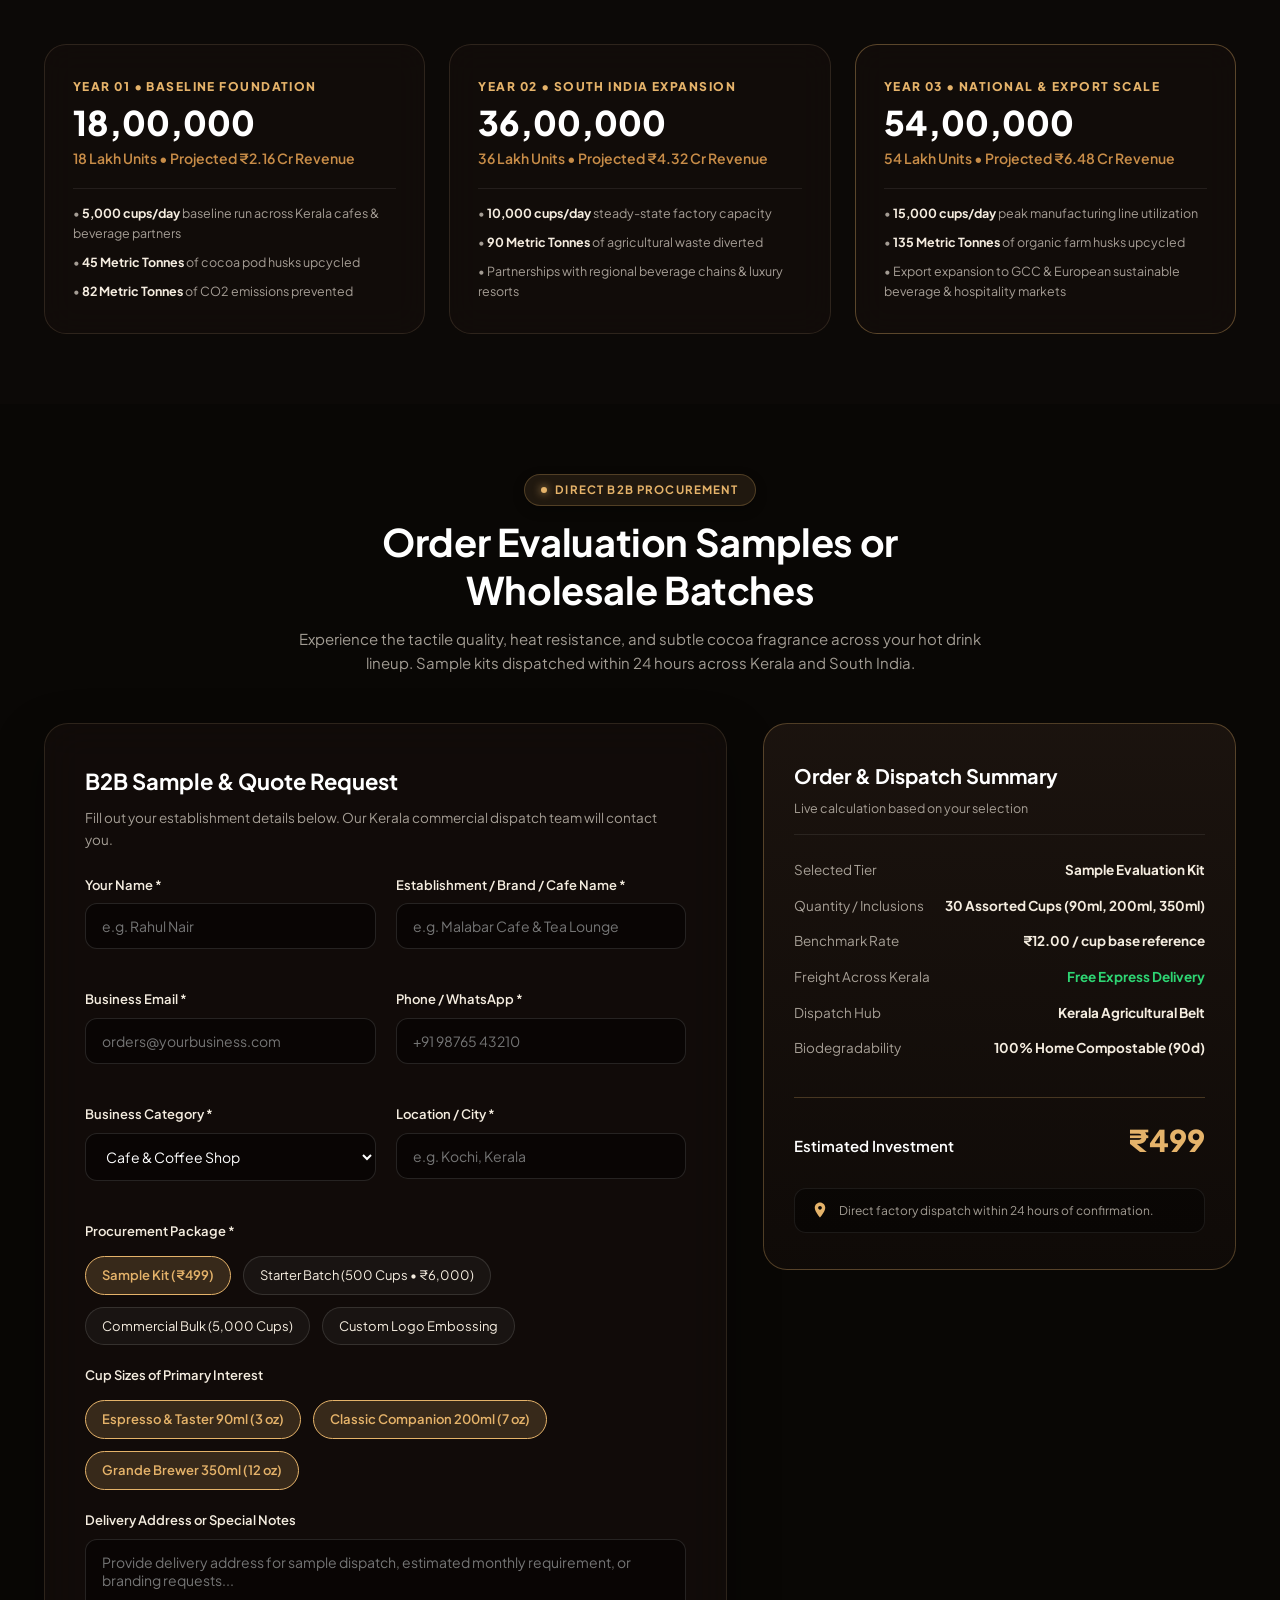
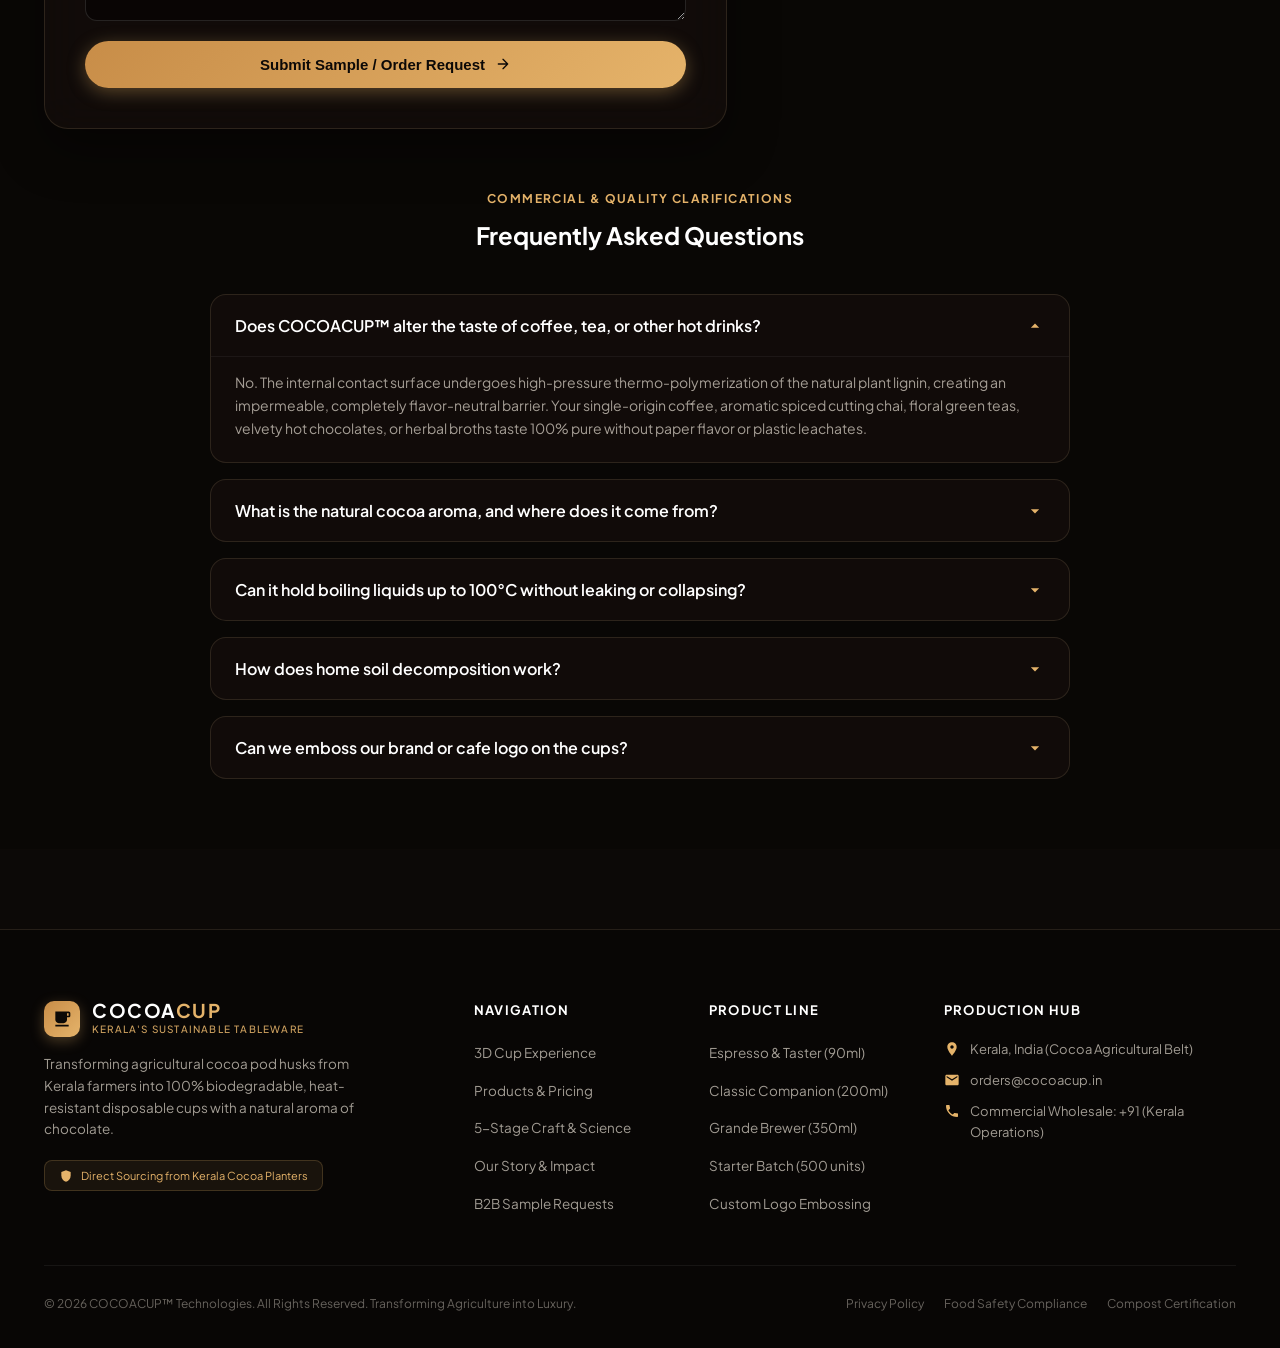
==== commit 37238079: "Remove automatic intro animation completely: enable 100% pure manual scroll scrubbing across all dev" ====
--- a/index.html
+++ b/index.html
@@ -250,7 +250,7 @@
        HERO SCROLL STAGE (100% Full Clean — No Bottom Bar, Auto-Rotating 3D Cup)
        ========================================================================== -->
   <section id="hero-scroll-section">
-    <div id="stage-container" title="Click or Space to Pause/Resume Rotation • Scroll down for details">
+    <div id="stage-container" title="Scroll down to rotate & explore the 3D Cocoa Cup">
       <div id="canvas-wrapper">
         <canvas id="frameCanvas" class="enhanced-quality"></canvas>
       </div>
@@ -1175,20 +1175,15 @@
 
       document.body.classList.add(isMobileDevice ? 'is-mobile-device' : 'is-desktop-device');
 
-      // State Management: Mobile = Pure Finger Scrubbing | Laptop = Cinematic Auto 6s Intro + Smooth Jump
+      // State Management: 100% Pure Manual Interactive Scroll Scrubbing (Laptop & Mobile)
       const state = {
         loadedCount: 0,
         images: new Array(TOTAL_FRAMES + 1),
         isReady: false,
         
-        // Laptop Cinematic Intro State
-        isAutoPlayingIntro: false,
-        isTransitioningToContent: false,
-        introCompleted: isMobileDevice, // Mobile starts in manual scrub; Laptop waits for first swipe/scroll!
-        
         targetFraction: 0,
         currentFraction: 0,
-        easeFactor: isMobileDevice ? 0.24 : 0.08, // Mobile: responsive finger tracking | Laptop: silky inertia
+        easeFactor: isMobileDevice ? 0.24 : 0.14, // Responsive direct scrub
         
         // Display & Optical Engine
         subframeBlend: false,
@@ -1386,97 +1381,8 @@
         if (hint) hint.classList.add('hidden');
       }
 
-      // Laptop-Only: 6.0s Cinematic Auto Intro Sequence with 0ms Cushioned Jump to Products
-      function playIntroAndAdvance() {
-        if (isMobileDevice || state.isAutoPlayingIntro || state.introCompleted || state.isTransitioningToContent) return;
-        state.isAutoPlayingIntro = true;
-        hideMobileHint();
-
-        // Lock scroll during 6s auto animation on desktop so user enjoys the full story
-        document.body.style.overflow = 'hidden';
-        document.documentElement.style.overflow = 'hidden';
-
-        const duration = 6000; // Exact 6.0 seconds
-        const startTime = performance.now();
-        const startFraction = state.currentFraction;
-        const targetFraction = 1.0;
-        let hasJumped = false;
-
-        function stepIntro(now) {
-          const elapsed = now - startTime;
-          const progress = Math.min(1, elapsed / duration);
-
-          // Fluid sinusoidal ease-in-out curve
-          const ease = 0.5 * (1 - Math.cos(Math.PI * progress));
-
-          state.currentFraction = startFraction + (targetFraction - startFraction) * ease;
-          state.targetFraction = state.currentFraction;
-          renderFrame(state.currentFraction);
-
-          // The EXACT INSTANT the cup finishes filling with hot chocolate:
-          // Immediately initiate the silky-smooth jump with ZERO lag & zero pause!
-          if (!hasJumped && progress >= 1.0) {
-            hasJumped = true;
-            state.currentFraction = 1.0;
-            state.targetFraction = 1.0;
-            renderFrame(1.0);
-            state.isAutoPlayingIntro = false;
-
-            smoothJumpToProducts();
-            return;
-          }
-
-          if (progress < 1 && !hasJumped) {
-            requestAnimationFrame(stepIntro);
-          }
-        }
-
-        requestAnimationFrame(stepIntro);
-      }
-
-      // Buttery Smooth Cushioned Slide to 2nd Page (Zero lag, zero tearing, laptop header offset aware)
-      function smoothJumpToProducts() {
-        state.isTransitioningToContent = true;
-
-        document.body.style.overflow = '';
-        document.documentElement.style.overflow = '';
-
-        const nextSection = document.getElementById('products');
-        if (!nextSection) {
-          state.isTransitioningToContent = false;
-          state.introCompleted = true;
-          return;
-        }
-
-        const startY = window.pageYOffset || document.documentElement.scrollTop;
-        const headerH = (siteHeader && siteHeader.offsetHeight) ? siteHeader.offsetHeight : 60;
-        const targetY = Math.max(0, nextSection.getBoundingClientRect().top + startY - headerH + 8);
-        const slideDuration = 520; // 520ms silky smooth cushioned glide
-        const slideStart = performance.now();
-
-        function stepSlide(now) {
-          const elapsed = now - slideStart;
-          const p = Math.min(1, elapsed / slideDuration);
-          const ease = 0.5 * (1 - Math.cos(Math.PI * p));
-          window.scrollTo(0, startY + (targetY - startY) * ease);
-
-          if (p < 1) {
-            requestAnimationFrame(stepSlide);
-          } else {
-            window.scrollTo(0, targetY);
-            state.isTransitioningToContent = false;
-            state.introCompleted = true; // Manual control is now permanently active
-            onWindowScroll();
-          }
-        }
-
-        requestAnimationFrame(stepSlide);
-      }
-
-      // Unified Scroll Monitor (Mobile: 250dvh sticky scrub | Laptop: intro completion & manual scrub)
+      // Unified Scroll Monitor (100% Pure Manual Scrubbing on Both Laptop & Mobile)
       function onWindowScroll() {
-        if (state.isAutoPlayingIntro || state.isTransitioningToContent) return;
-
         const scrollTop = window.pageYOffset || document.documentElement.scrollTop;
         const windowH = window.innerHeight || 800;
 
@@ -1484,7 +1390,7 @@
           hideMobileHint();
         }
 
-        // Manual 3D Animation Scrubbing across the 250dvh track (Works on BOTH Laptop & Mobile!)
+        // Direct 3D Animation Scrubbing across the 250dvh sticky track
         const heroRect = heroScrollSection.getBoundingClientRect();
         const heroTop = heroRect.top + scrollTop;
         const heroH = heroScrollSection.offsetHeight;
@@ -1505,20 +1411,18 @@
       window.addEventListener('scroll', onWindowScroll, { passive: true });
       onWindowScroll();
 
-      // Continuous Physics Render Loop (Silky 60fps / 120fps direct finger scrubbing & inertia)
+      // Continuous Physics Render Loop (Silky 60fps / 120fps direct scrubbing & inertia)
       function updatePhysicsAndRender() {
-        if (!state.isAutoPlayingIntro && !state.isTransitioningToContent && (state.introCompleted || isMobileDevice)) {
-          const diff = state.targetFraction - state.currentFraction;
-          if (Math.abs(diff) > 0.0001) {
-            state.currentFraction += diff * state.easeFactor;
-            if (state.isReady) {
-              renderFrame(state.currentFraction);
-            }
-          } else if (state.currentFraction !== state.targetFraction) {
-            state.currentFraction = state.targetFraction;
-            if (state.isReady) {
-              renderFrame(state.currentFraction);
-            }
+        const diff = state.targetFraction - state.currentFraction;
+        if (Math.abs(diff) > 0.0001) {
+          state.currentFraction += diff * state.easeFactor;
+          if (state.isReady) {
+            renderFrame(state.currentFraction);
+          }
+        } else if (state.currentFraction !== state.targetFraction) {
+          state.currentFraction = state.targetFraction;
+          if (state.isReady) {
+            renderFrame(state.currentFraction);
           }
         }
 
@@ -1527,47 +1431,17 @@
 
       requestAnimationFrame(updatePhysicsAndRender);
 
-      // Laptop-Specific Event Listeners (First Scroll / Down Arrow / Click triggers 6s Cinematic Intro)
+      // Silent automatic fullscreen on first desktop interaction (first click anywhere or keypress)
       if (!isMobileDevice) {
-        window.addEventListener('wheel', (e) => {
-          if (!state.introCompleted && !state.isAutoPlayingIntro && !state.isTransitioningToContent) {
-            const scrollTop = window.pageYOffset || document.documentElement.scrollTop;
-            if (scrollTop <= 60 && e.deltaY > 0) {
-              if (e.cancelable) e.preventDefault();
-              playIntroAndAdvance();
-              return;
+        ['click', 'pointerdown', 'keydown'].forEach(evt => {
+          window.addEventListener(evt, () => {
+            if (!document.fullscreenElement) {
+              const el = document.documentElement;
+              const rfs = el.requestFullscreen || el.webkitRequestFullscreen || el.mozRequestFullScreen || el.msRequestFullscreen;
+              if (rfs) rfs.call(el).catch(() => {});
             }
-          }
-          if (state.isAutoPlayingIntro || state.isTransitioningToContent) {
-            if (e.cancelable) e.preventDefault();
-          }
-        }, { passive: false });
-
-        window.addEventListener('keydown', (e) => {
-          if (!state.introCompleted && !state.isAutoPlayingIntro && !state.isTransitioningToContent) {
-            const scrollTop = window.pageYOffset || document.documentElement.scrollTop;
-            if (scrollTop <= 60 && (e.code === 'ArrowDown' || e.code === 'PageDown' || e.code === 'Space')) {
-              e.preventDefault();
-              playIntroAndAdvance();
-              return;
-            }
-          }
-
-          if (state.isAutoPlayingIntro || state.isTransitioningToContent) {
-            if (e.code === 'ArrowDown' || e.code === 'PageDown' || e.code === 'Space') {
-              e.preventDefault();
-            }
-          }
+          }, { once: true, passive: true });
         });
-
-        const stageContainer = document.getElementById('stage-container');
-        if (stageContainer) {
-          stageContainer.addEventListener('click', () => {
-            if (!state.introCompleted && !state.isAutoPlayingIntro && !state.isTransitioningToContent) {
-              playIntroAndAdvance();
-            }
-          });
-        }
       }
 
       // Mobile Drawer
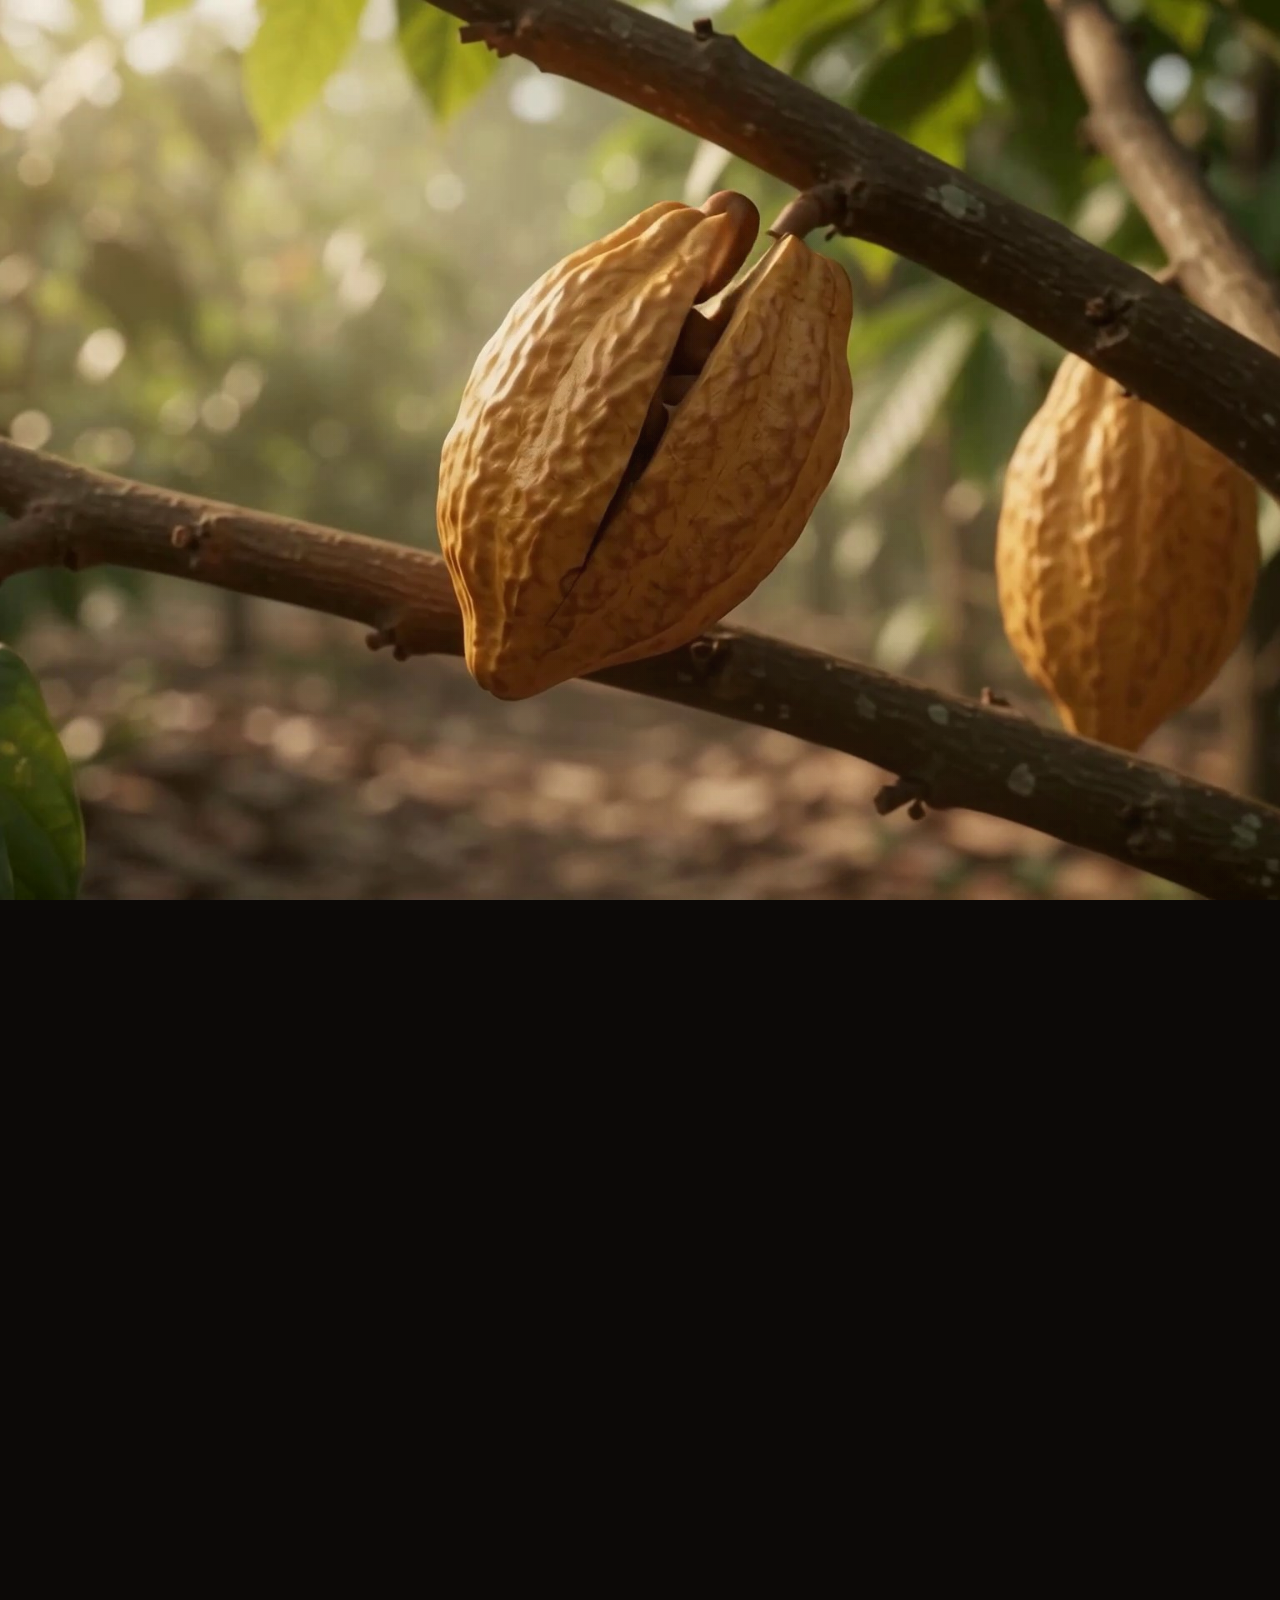
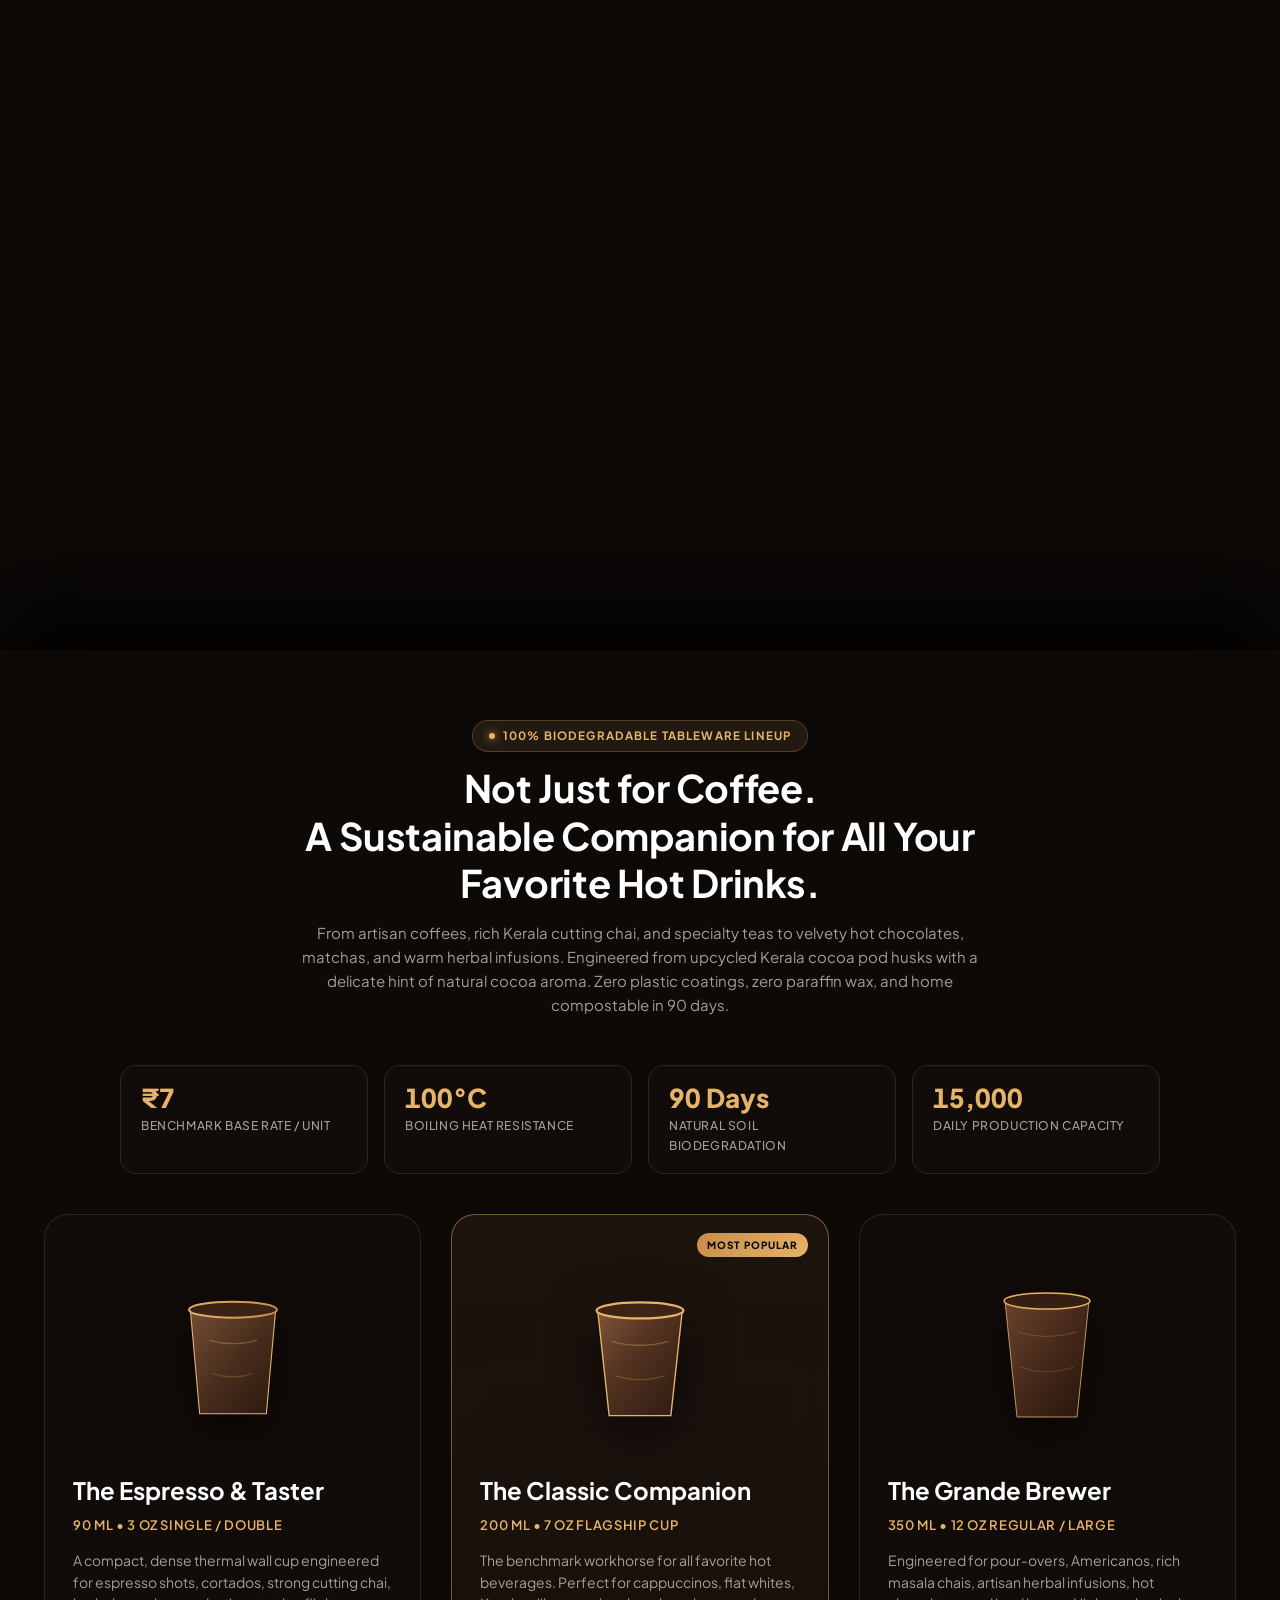
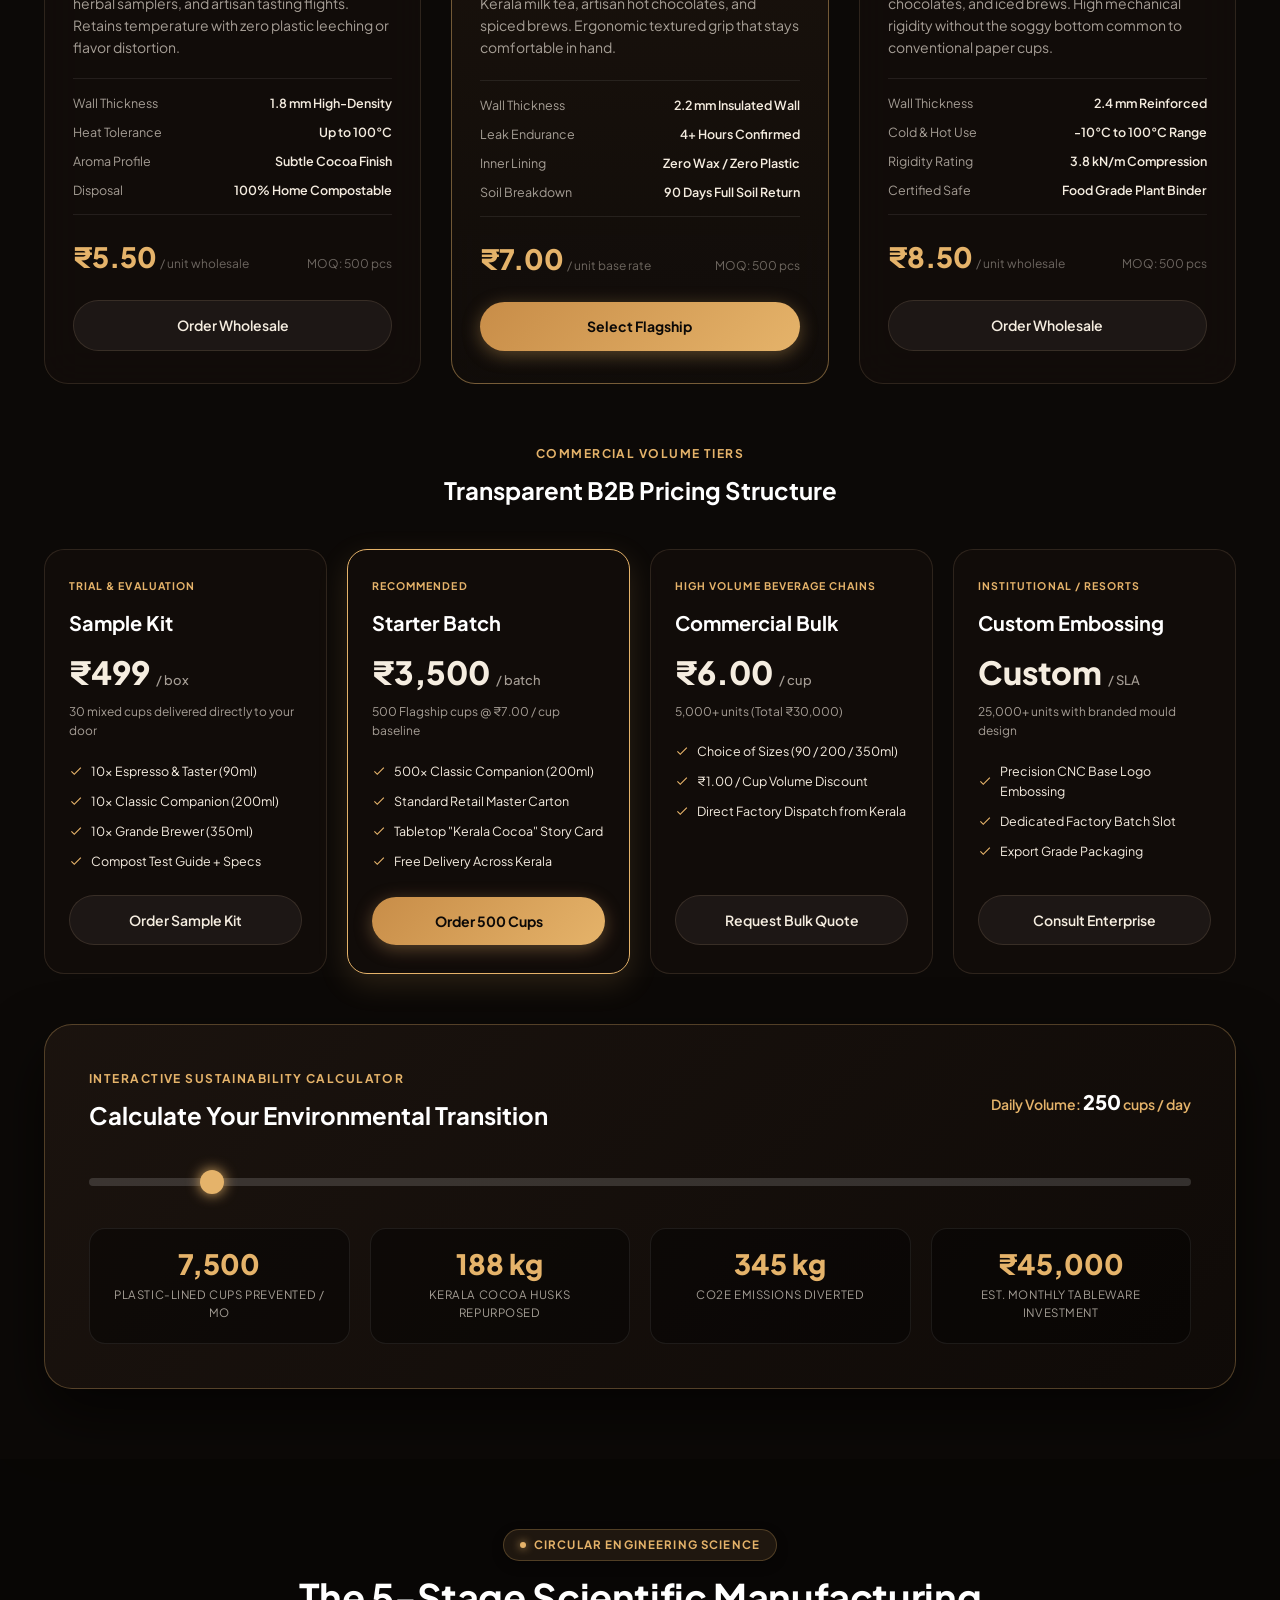
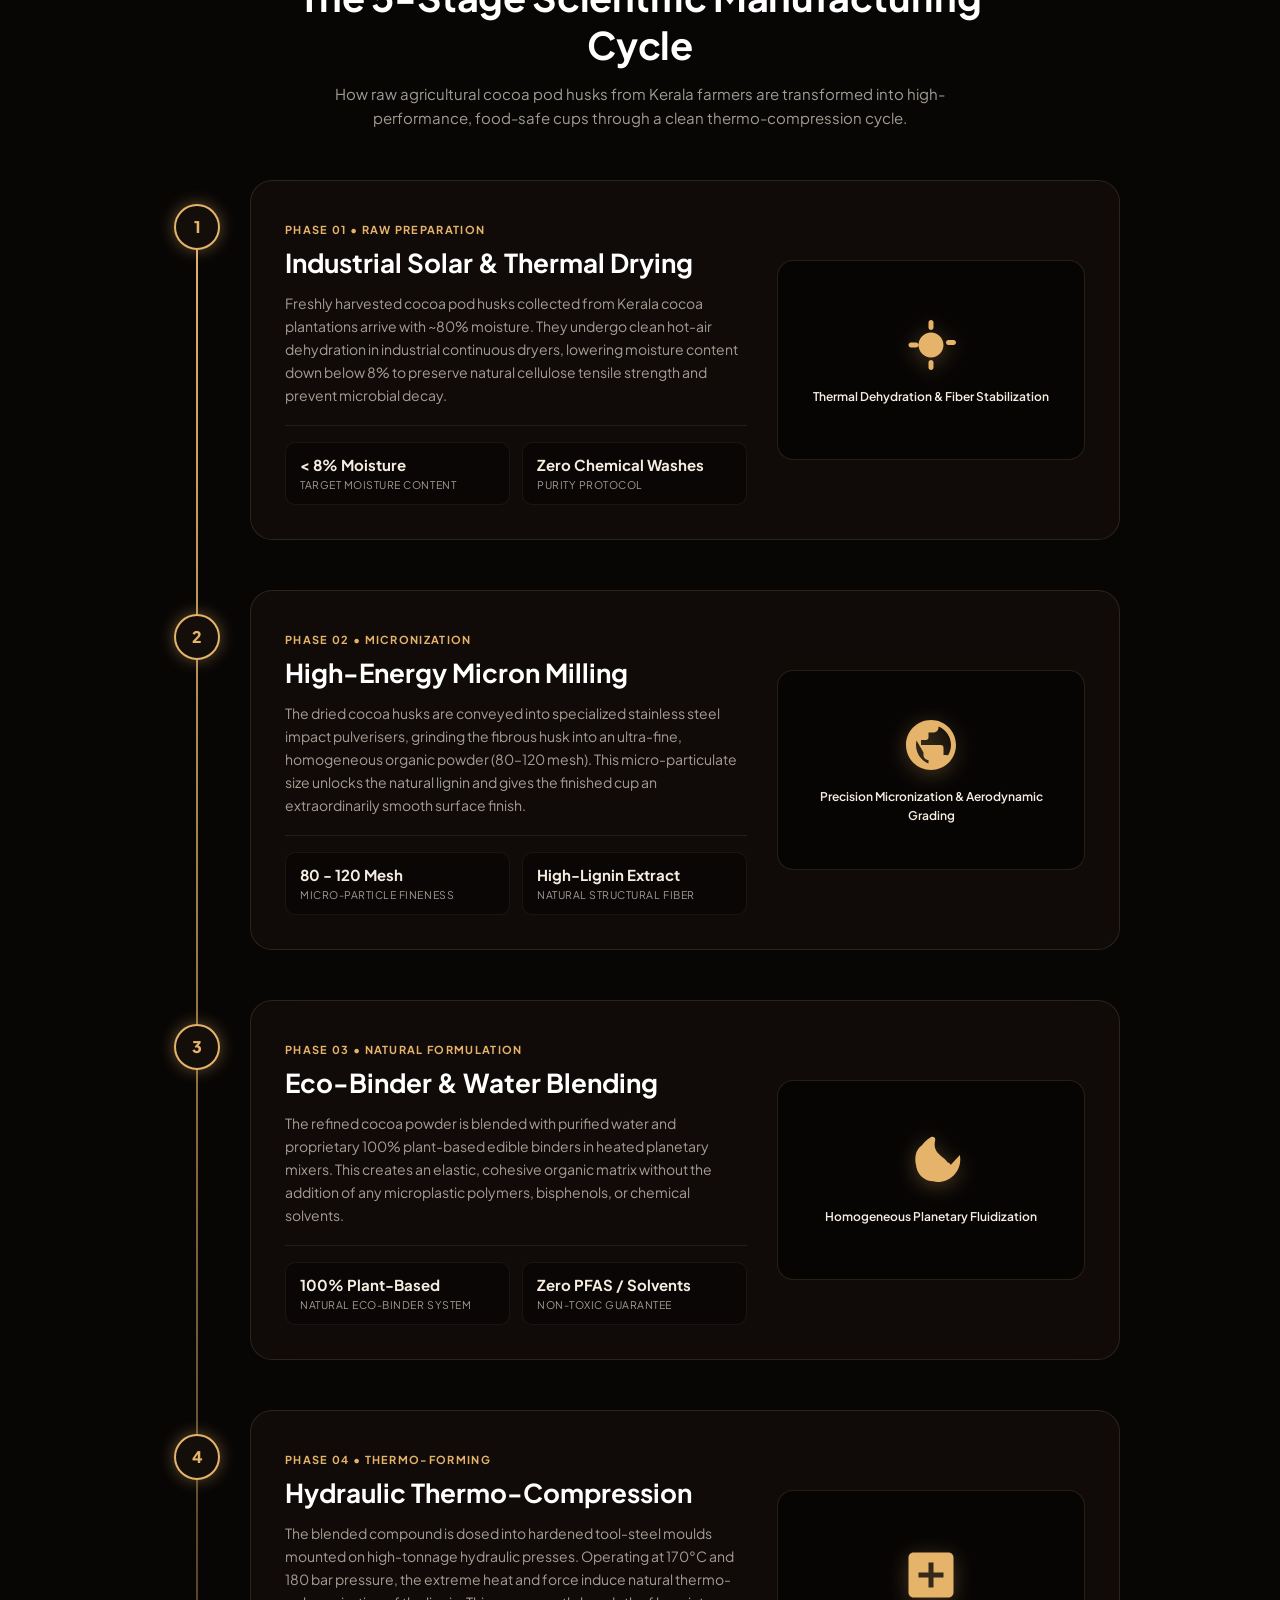
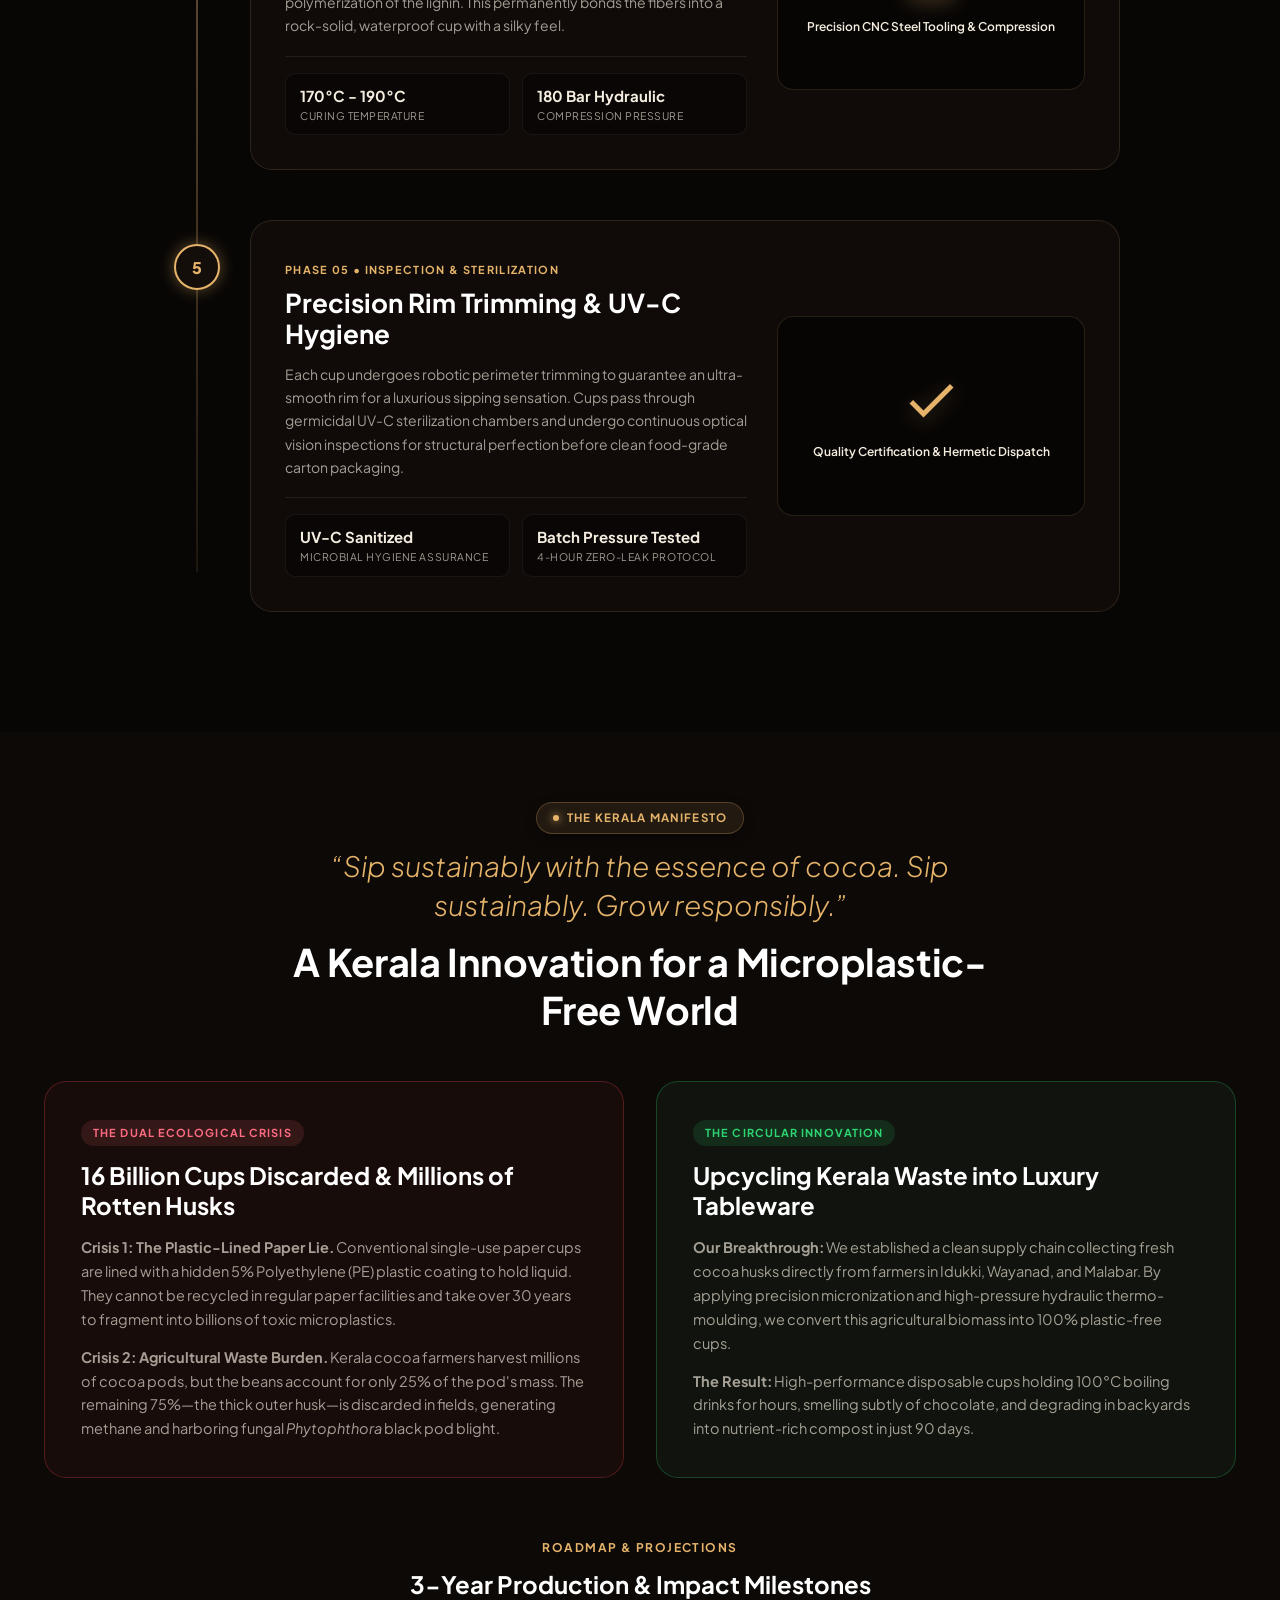
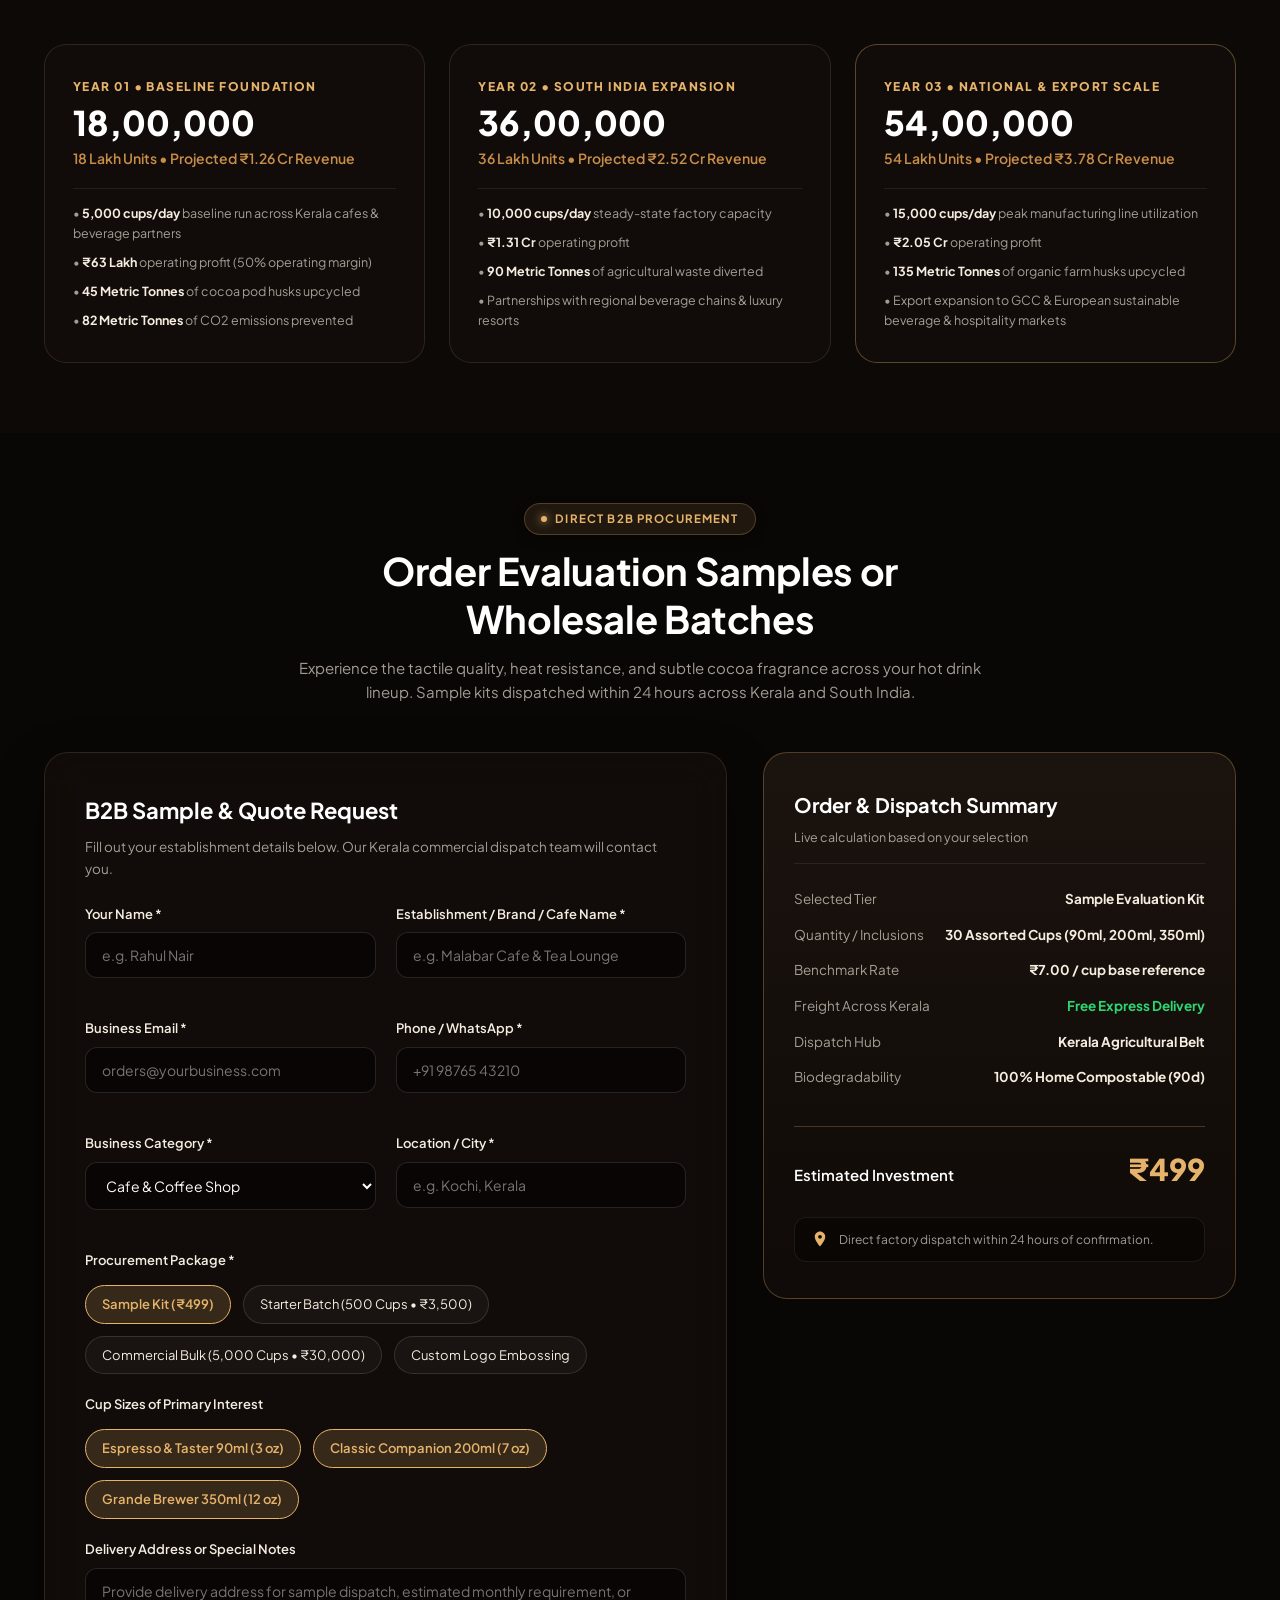
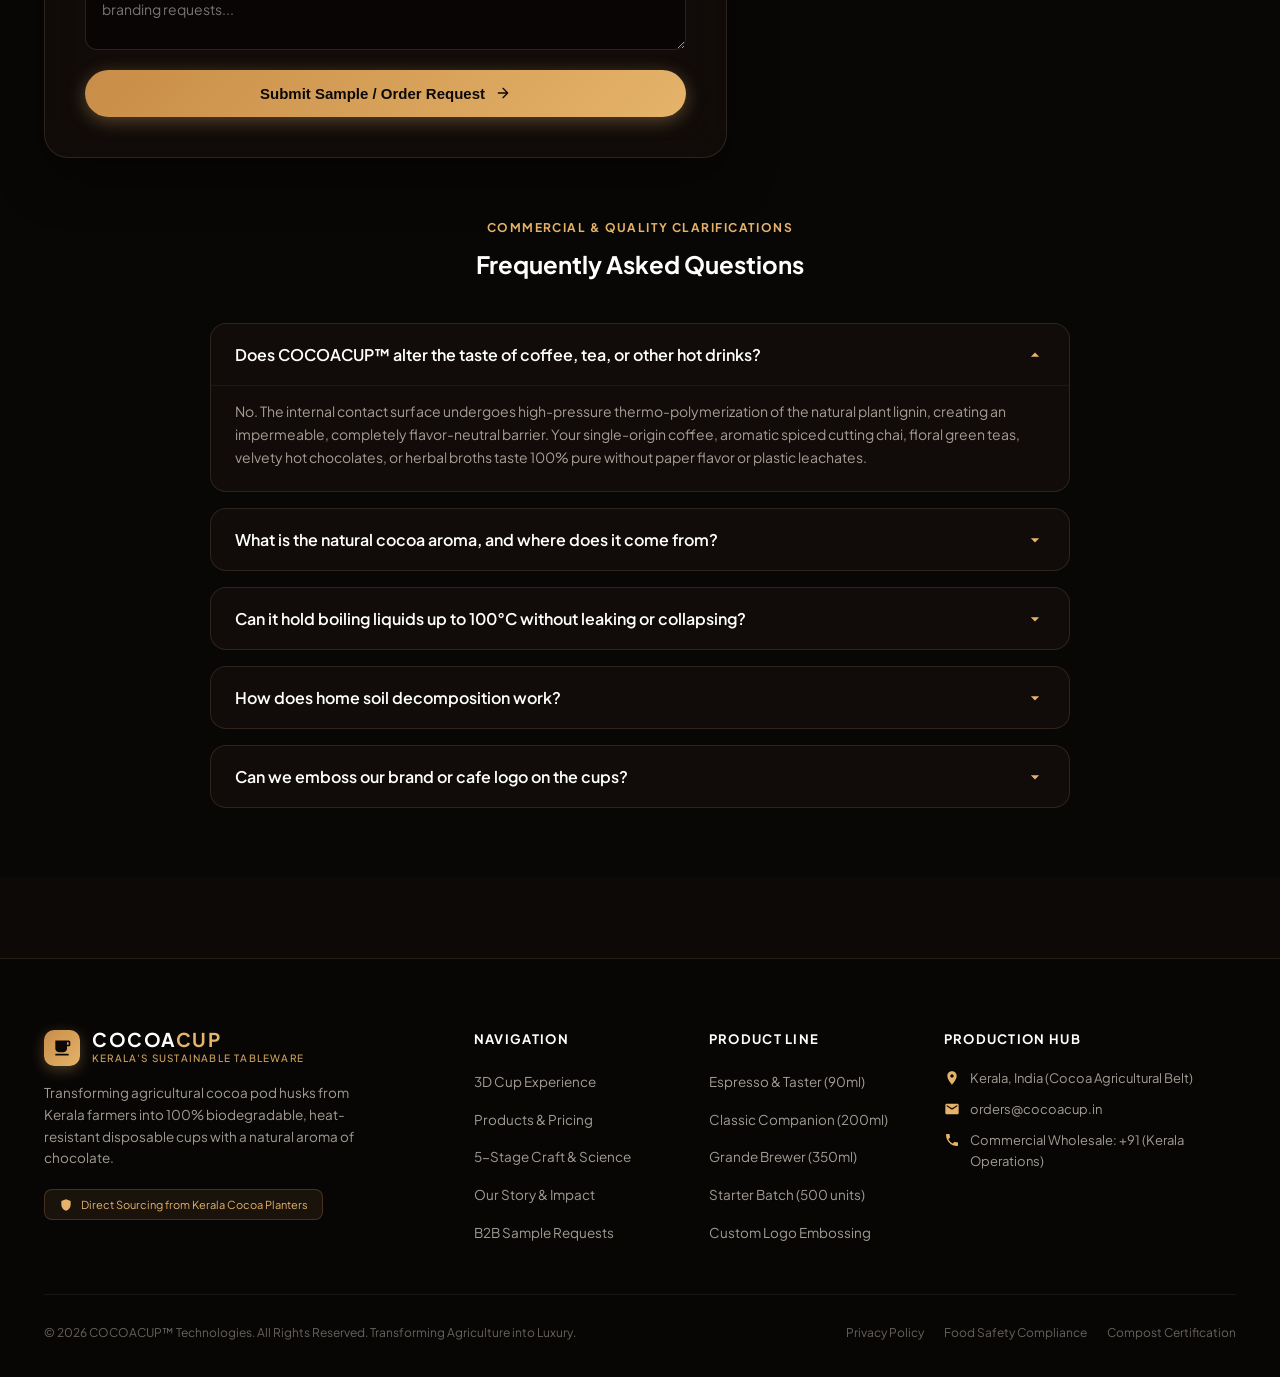
==== commit 2d9e830c: "Update pricing to ₹7 unit model, commercial tiers, and revised 3-year financial projections from new" ====
--- a/index.html
+++ b/index.html
@@ -288,7 +288,7 @@
         <!-- Fast Metrics Strip -->
         <div class="metrics-strip" style="margin-bottom: 40px;">
           <div class="metric-pill">
-            <div class="metric-val">₹12</div>
+            <div class="metric-val">₹7</div>
             <div class="metric-label">Benchmark Base Rate / Unit</div>
           </div>
           <div class="metric-pill">
@@ -343,7 +343,7 @@
             </ul>
             <div class="product-pricing-bar">
               <div>
-                <span class="price-num">₹10.50</span>
+                <span class="price-num">₹5.50</span>
                 <span class="price-note">/ unit wholesale</span>
               </div>
               <span class="price-note">MOQ: 500 pcs</span>
@@ -384,7 +384,7 @@
             </ul>
             <div class="product-pricing-bar">
               <div>
-                <span class="price-num">₹12.00</span>
+                <span class="price-num">₹7.00</span>
                 <span class="price-note">/ unit base rate</span>
               </div>
               <span class="price-note">MOQ: 500 pcs</span>
@@ -424,7 +424,7 @@
             </ul>
             <div class="product-pricing-bar">
               <div>
-                <span class="price-num">₹13.50</span>
+                <span class="price-num">₹8.50</span>
                 <span class="price-note">/ unit wholesale</span>
               </div>
               <span class="price-note">MOQ: 500 pcs</span>
@@ -470,8 +470,8 @@
             <div class="tier-card popular">
               <span class="tier-badge" style="color:var(--accent-gold);">Recommended</span>
               <h4 class="tier-name">Starter Batch</h4>
-              <div class="tier-price">₹6,000 <span>/ batch</span></div>
-              <div class="tier-subtext">500 Flagship cups @ ₹12.00 / cup baseline</div>
+              <div class="tier-price">₹3,500 <span>/ batch</span></div>
+              <div class="tier-subtext">500 Flagship cups @ ₹7.00 / cup baseline</div>
               <ul class="tier-features">
                 <li class="tier-feature-item">
                   <svg viewBox="0 0 24 24"><path d="M9 16.17L4.83 12l-1.42 1.41L9 19 21 7l-1.41-1.41z"/></svg>
@@ -496,8 +496,8 @@
             <div class="tier-card">
               <span class="tier-badge">High Volume Beverage Chains</span>
               <h4 class="tier-name">Commercial Bulk</h4>
-              <div class="tier-price">₹10.50 <span>/ cup</span></div>
-              <div class="tier-subtext">5,000+ units (Total ₹52,500)</div>
+              <div class="tier-price">₹6.00 <span>/ cup</span></div>
+              <div class="tier-subtext">5,000+ units (Total ₹30,000)</div>
               <ul class="tier-features">
                 <li class="tier-feature-item">
                   <svg viewBox="0 0 24 24"><path d="M9 16.17L4.83 12l-1.42 1.41L9 19 21 7l-1.41-1.41z"/></svg>
@@ -505,7 +505,7 @@
                 </li>
                 <li class="tier-feature-item">
                   <svg viewBox="0 0 24 24"><path d="M9 16.17L4.83 12l-1.42 1.41L9 19 21 7l-1.41-1.41z"/></svg>
-                  ₹1.50 / Cup Volume Discount
+                  ₹1.00 / Cup Volume Discount
                 </li>
                 <li class="tier-feature-item">
                   <svg viewBox="0 0 24 24"><path d="M9 16.17L4.83 12l-1.42 1.41L9 19 21 7l-1.41-1.41z"/></svg>
@@ -569,7 +569,7 @@
               <div class="calc-stat-label">CO2e Emissions Diverted</div>
             </div>
             <div class="calc-stat-card">
-              <div class="calc-stat-val" id="calc-monthly-cost">₹90,000</div>
+              <div class="calc-stat-val" id="calc-monthly-cost">₹45,000</div>
               <div class="calc-stat-label">Est. Monthly Tableware Investment</div>
             </div>
           </div>
@@ -798,9 +798,10 @@
             <div class="projection-card">
               <div class="year-tag">Year 01 &bull; Baseline Foundation</div>
               <div class="proj-units">18,00,000</div>
-              <div class="proj-revenue">18 Lakh Units &bull; Projected ₹2.16 Cr Revenue</div>
+              <div class="proj-revenue">18 Lakh Units &bull; Projected ₹1.26 Cr Revenue</div>
               <ul class="proj-impact-list">
                 <li>&bull; <strong>5,000 cups/day</strong> baseline run across Kerala cafes & beverage partners</li>
+                <li>&bull; <strong>₹63 Lakh</strong> operating profit (50% operating margin)</li>
                 <li>&bull; <strong>45 Metric Tonnes</strong> of cocoa pod husks upcycled</li>
                 <li>&bull; <strong>82 Metric Tonnes</strong> of CO2 emissions prevented</li>
               </ul>
@@ -809,9 +810,10 @@
             <div class="projection-card">
               <div class="year-tag">Year 02 &bull; South India Expansion</div>
               <div class="proj-units">36,00,000</div>
-              <div class="proj-revenue">36 Lakh Units &bull; Projected ₹4.32 Cr Revenue</div>
+              <div class="proj-revenue">36 Lakh Units &bull; Projected ₹2.52 Cr Revenue</div>
               <ul class="proj-impact-list">
                 <li>&bull; <strong>10,000 cups/day</strong> steady-state factory capacity</li>
+                <li>&bull; <strong>₹1.31 Cr</strong> operating profit</li>
                 <li>&bull; <strong>90 Metric Tonnes</strong> of agricultural waste diverted</li>
                 <li>&bull; Partnerships with regional beverage chains & luxury resorts</li>
               </ul>
@@ -820,9 +822,10 @@
             <div class="projection-card" style="border-color: rgba(229,179,106,0.35);">
               <div class="year-tag">Year 03 &bull; National & Export Scale</div>
               <div class="proj-units">54,00,000</div>
-              <div class="proj-revenue">54 Lakh Units &bull; Projected ₹6.48 Cr Revenue</div>
+              <div class="proj-revenue">54 Lakh Units &bull; Projected ₹3.78 Cr Revenue</div>
               <ul class="proj-impact-list">
                 <li>&bull; <strong>15,000 cups/day</strong> peak manufacturing line utilization</li>
+                <li>&bull; <strong>₹2.05 Cr</strong> operating profit</li>
                 <li>&bull; <strong>135 Metric Tonnes</strong> of organic farm husks upcycled</li>
                 <li>&bull; Export expansion to GCC & European sustainable beverage & hospitality markets</li>
               </ul>
@@ -903,13 +906,13 @@
                     <input type="radio" name="orderTier" value="sample" checked>
                     <span>Sample Kit (₹499)</span>
                   </label>
-                  <label class="custom-check-pill" data-tier="starter" data-price="6000" data-desc="500 Flagship Cups (₹12/cup)">
+                  <label class="custom-check-pill" data-tier="starter" data-price="3500" data-desc="500 Flagship Cups (₹7/cup)">
                     <input type="radio" name="orderTier" value="starter">
-                    <span>Starter Batch (500 Cups &bull; ₹6,000)</span>
+                    <span>Starter Batch (500 Cups &bull; ₹3,500)</span>
                   </label>
-                  <label class="custom-check-pill" data-tier="wholesale" data-price="52500" data-desc="5,000+ Cups (₹10.50/cup)">
+                  <label class="custom-check-pill" data-tier="wholesale" data-price="30000" data-desc="5,000+ Cups (₹6/cup)">
                     <input type="radio" name="orderTier" value="wholesale">
-                    <span>Commercial Bulk (5,000 Cups)</span>
+                    <span>Commercial Bulk (5,000 Cups &bull; ₹30,000)</span>
                   </label>
                   <label class="custom-check-pill" data-tier="custom" data-price="Quote" data-desc="25,000+ Units with Logo Moulding">
                     <input type="radio" name="orderTier" value="custom">
@@ -967,7 +970,7 @@
                 </li>
                 <li class="summary-row">
                   <span class="summary-label">Benchmark Rate</span>
-                  <span class="summary-value">₹12.00 / cup base reference</span>
+                  <span class="summary-value">₹7.00 / cup base reference</span>
                 </li>
                 <li class="summary-row">
                   <span class="summary-label">Freight Across Kerala</span>
@@ -1487,7 +1490,7 @@
         husksEl.textContent = husksKg.toLocaleString() + ' kg';
         const co2Kg = Math.round(monthlyCups * 0.046);
         co2El.textContent = co2Kg.toLocaleString() + ' kg';
-        const unitRate = monthlyCups >= 5000 ? 10.5 : 12;
+        const unitRate = monthlyCups >= 5000 ? 6.0 : 7.0;
         const cost = Math.round(monthlyCups * unitRate);
         costEl.textContent = '₹' + cost.toLocaleString();
       }
@@ -1517,12 +1520,12 @@
             summaryTotal.textContent = '₹499';
           } else if (tier === 'starter') {
             summaryTierName.textContent = 'Starter Batch';
-            summaryInclusions.textContent = '500 Classic Companion Cups (200ml) @ ₹12.00/cup';
-            summaryTotal.textContent = '₹6,000';
+            summaryInclusions.textContent = '500 Classic Companion Cups (200ml) @ ₹7.00/cup';
+            summaryTotal.textContent = '₹3,500';
           } else if (tier === 'wholesale') {
             summaryTierName.textContent = 'Commercial Bulk Batch';
-            summaryInclusions.textContent = '5,000 Cups @ ₹10.50/cup discounted';
-            summaryTotal.textContent = '₹52,500';
+            summaryInclusions.textContent = '5,000 Cups @ ₹6.00/cup discounted';
+            summaryTotal.textContent = '₹30,000';
           } else if (tier === 'custom') {
             summaryTierName.textContent = 'Custom Logo Embossing Batch';
             summaryInclusions.textContent = '25,000+ Units with Custom Tooling';
